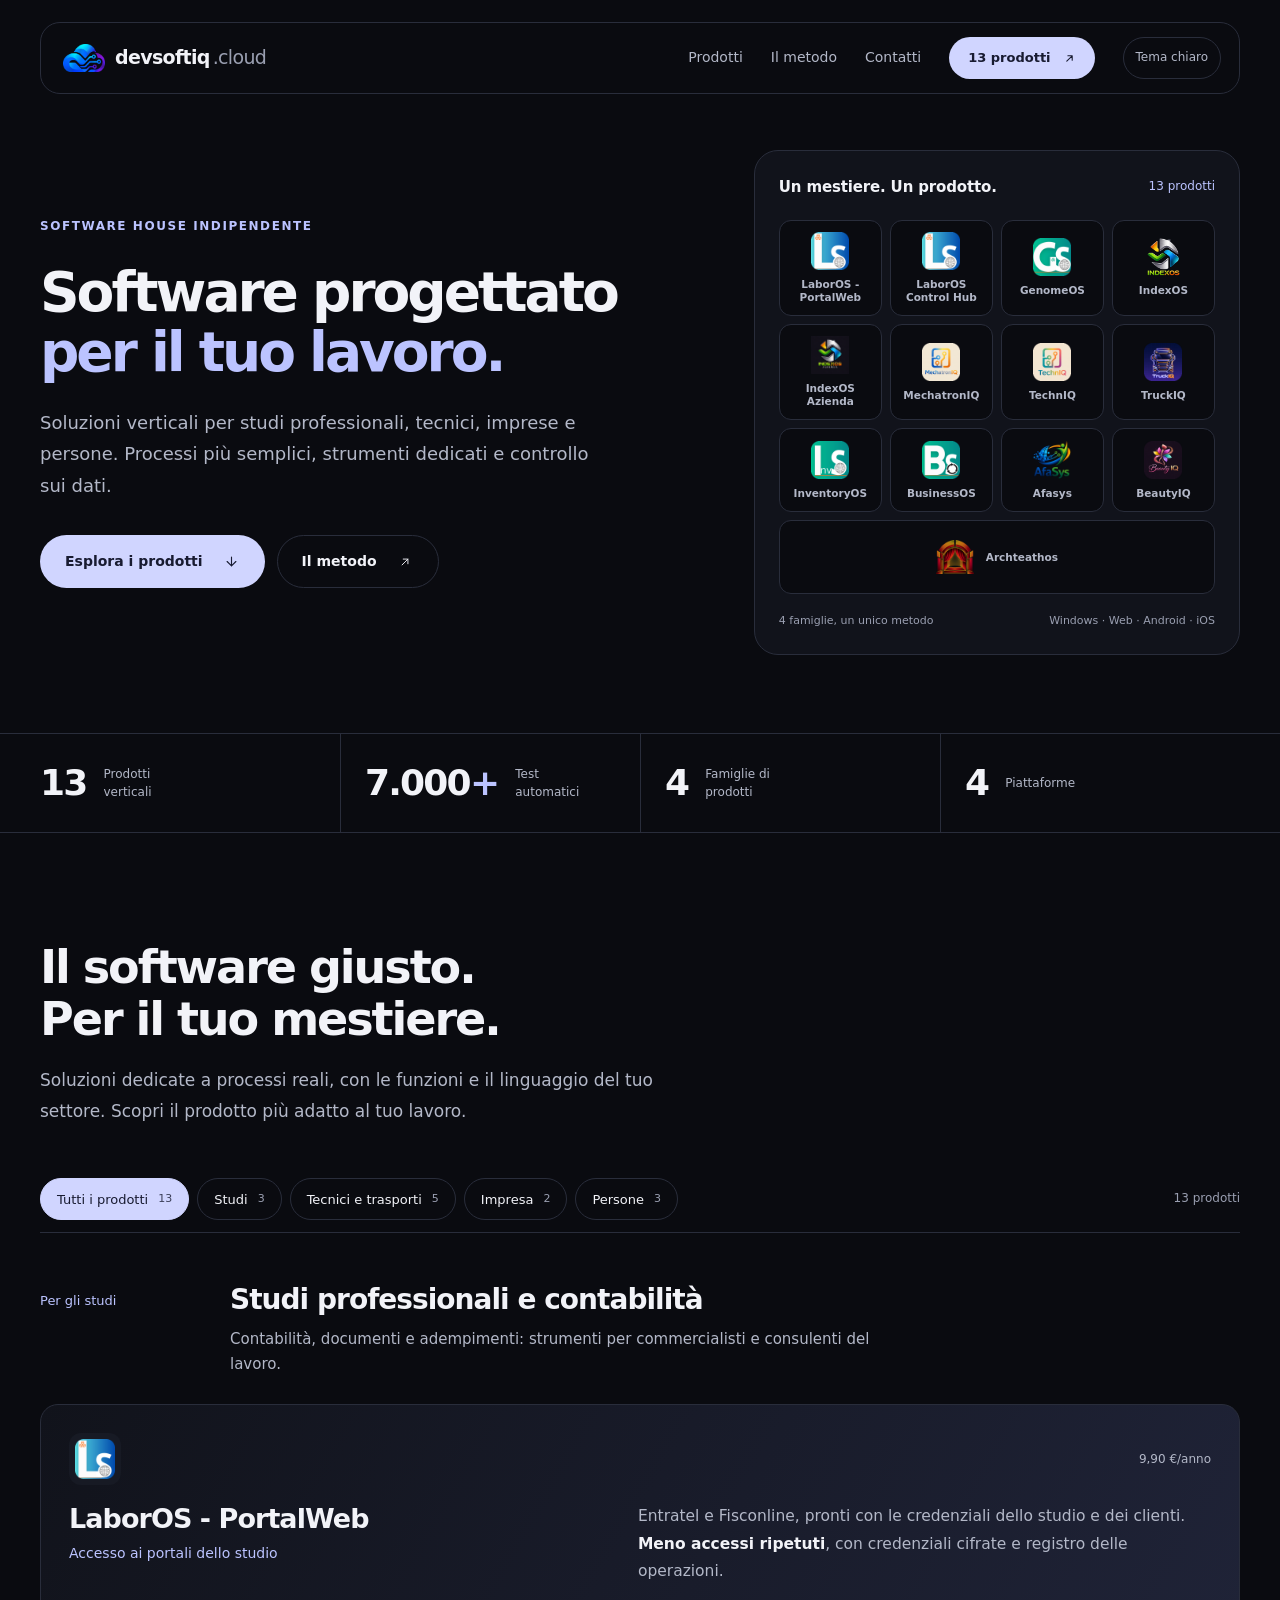
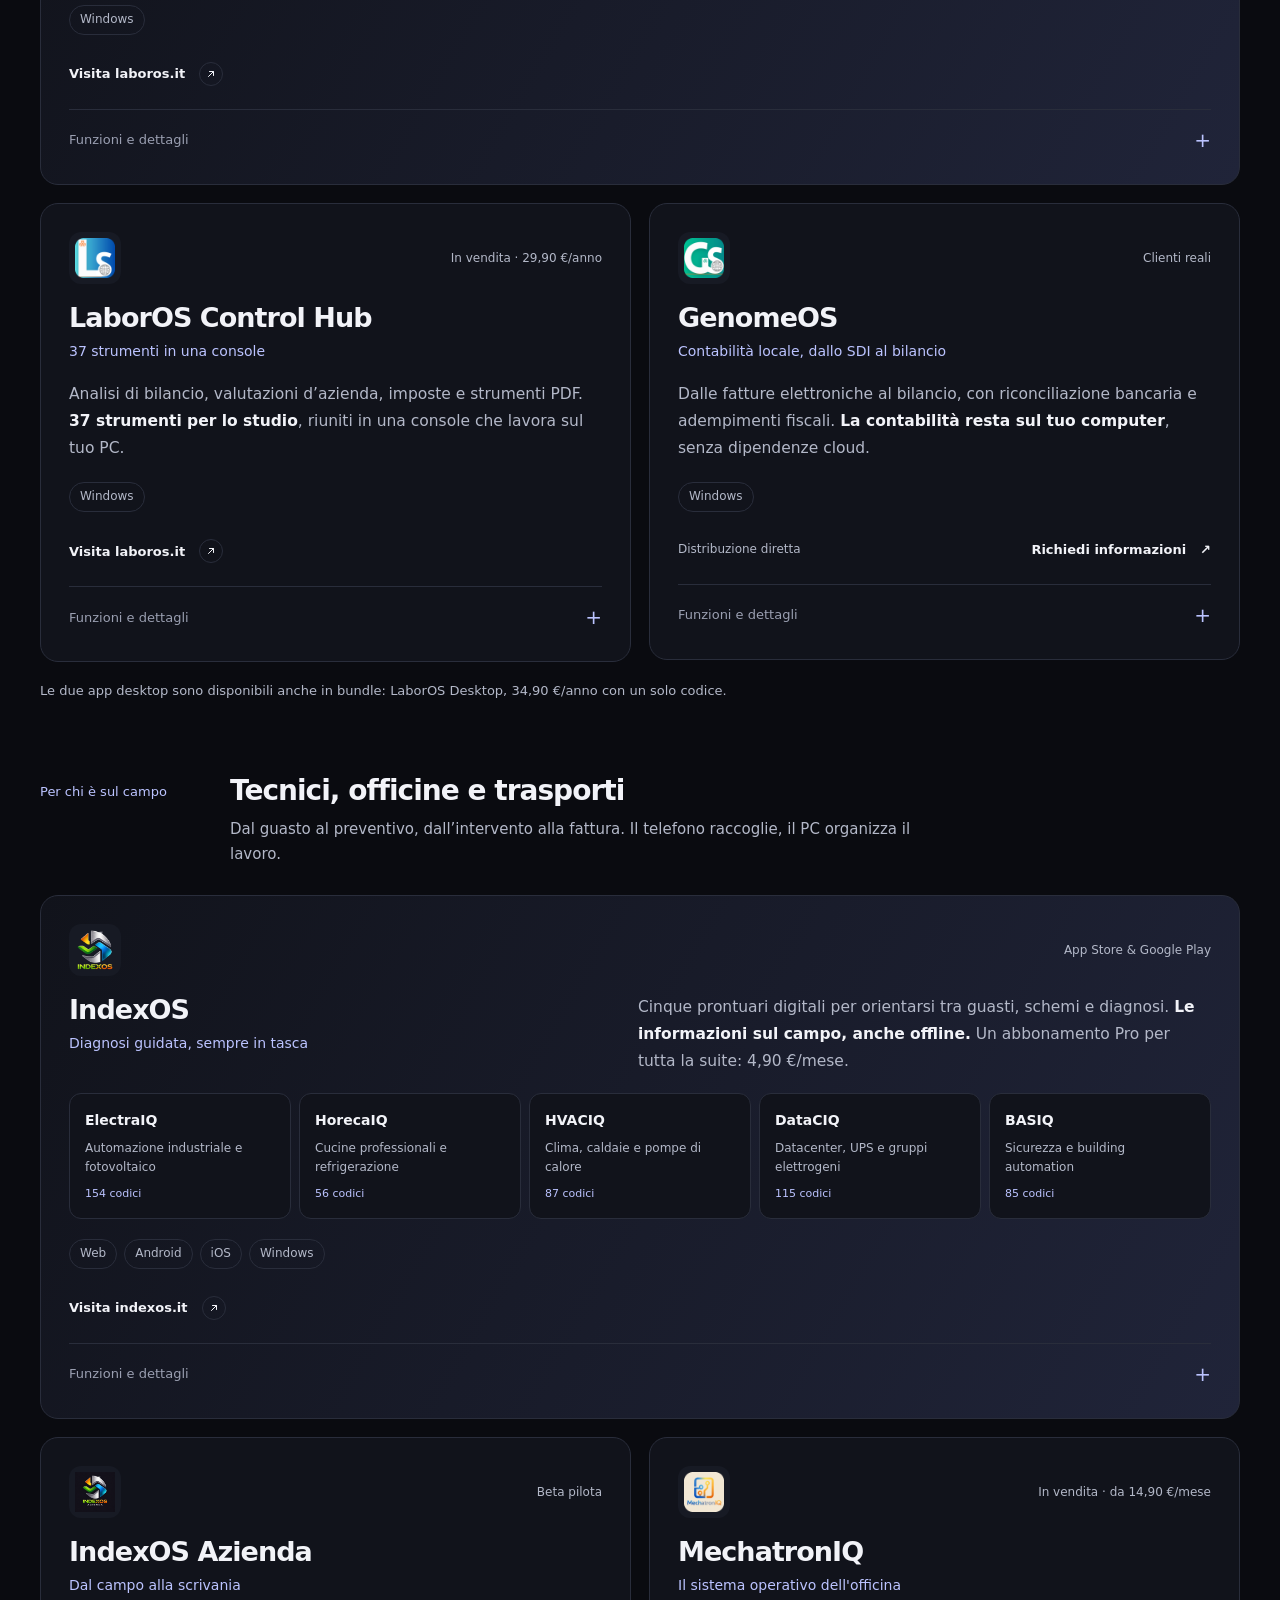
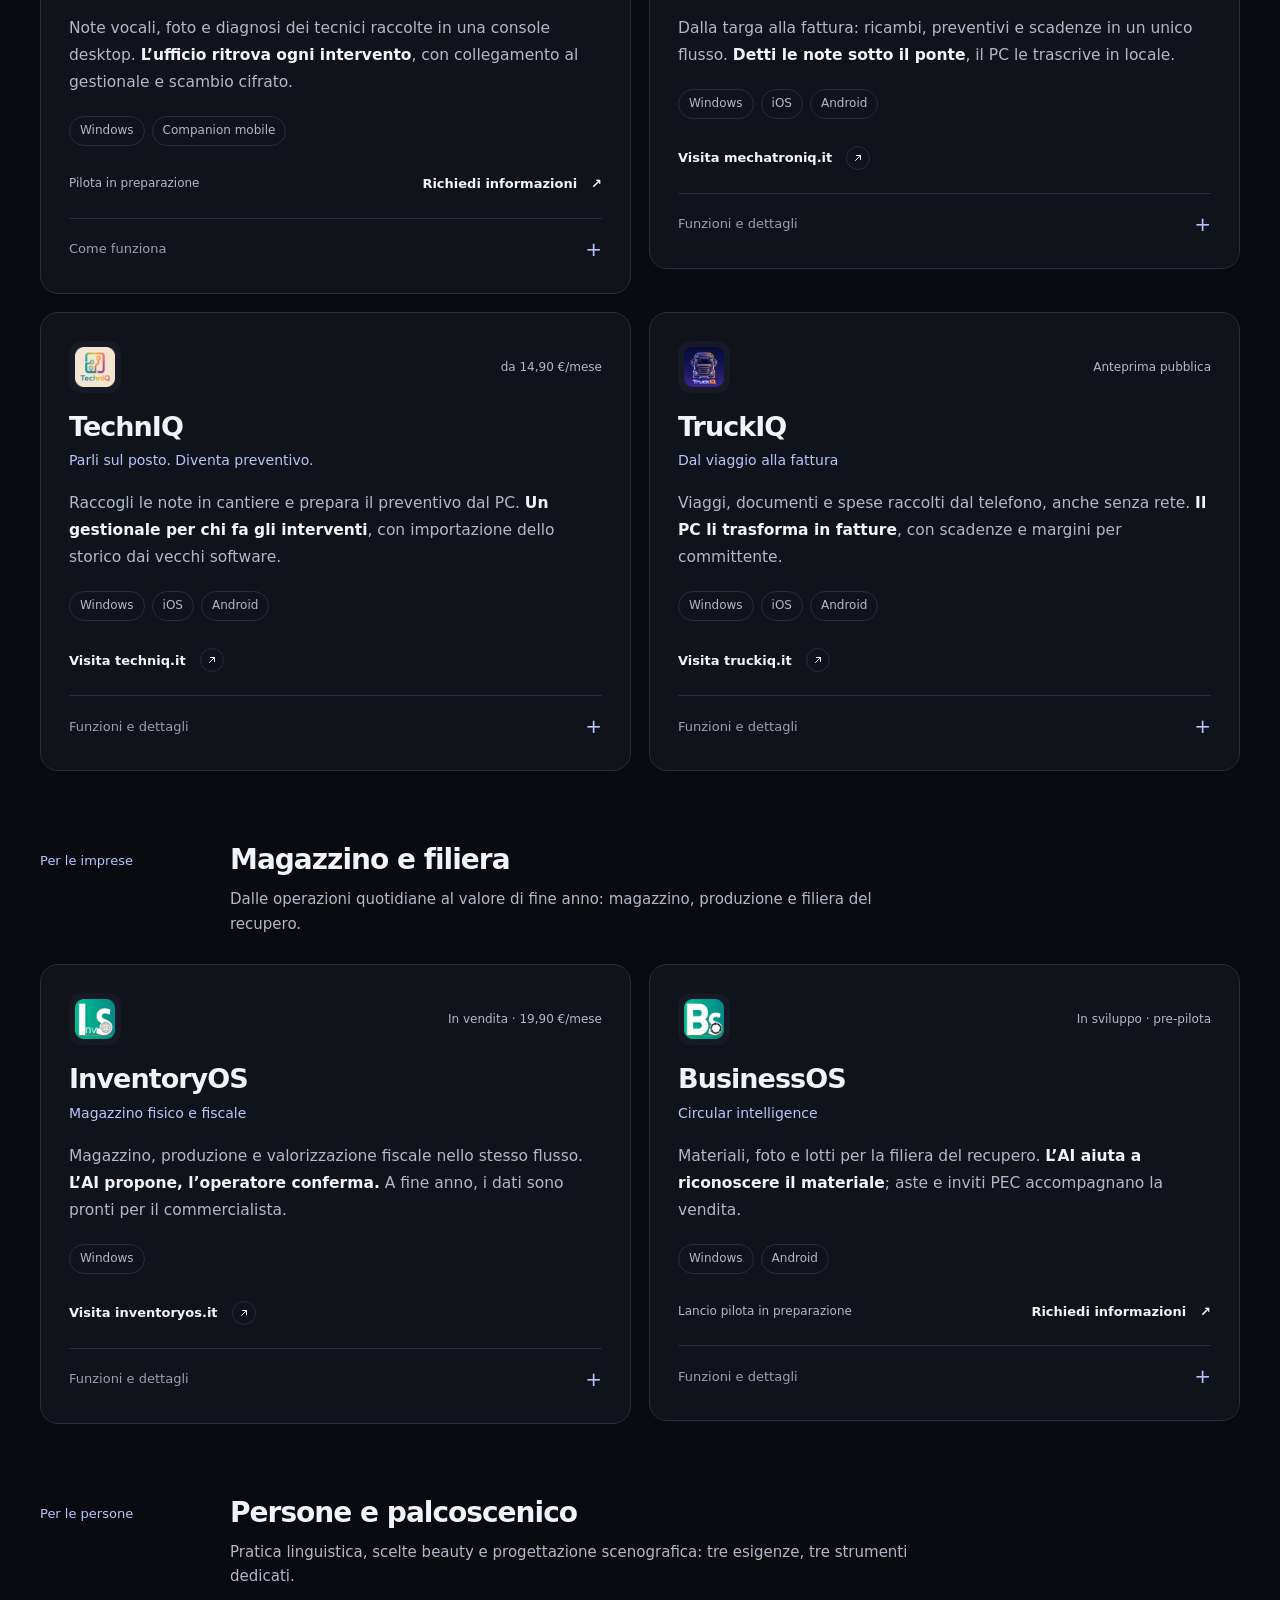
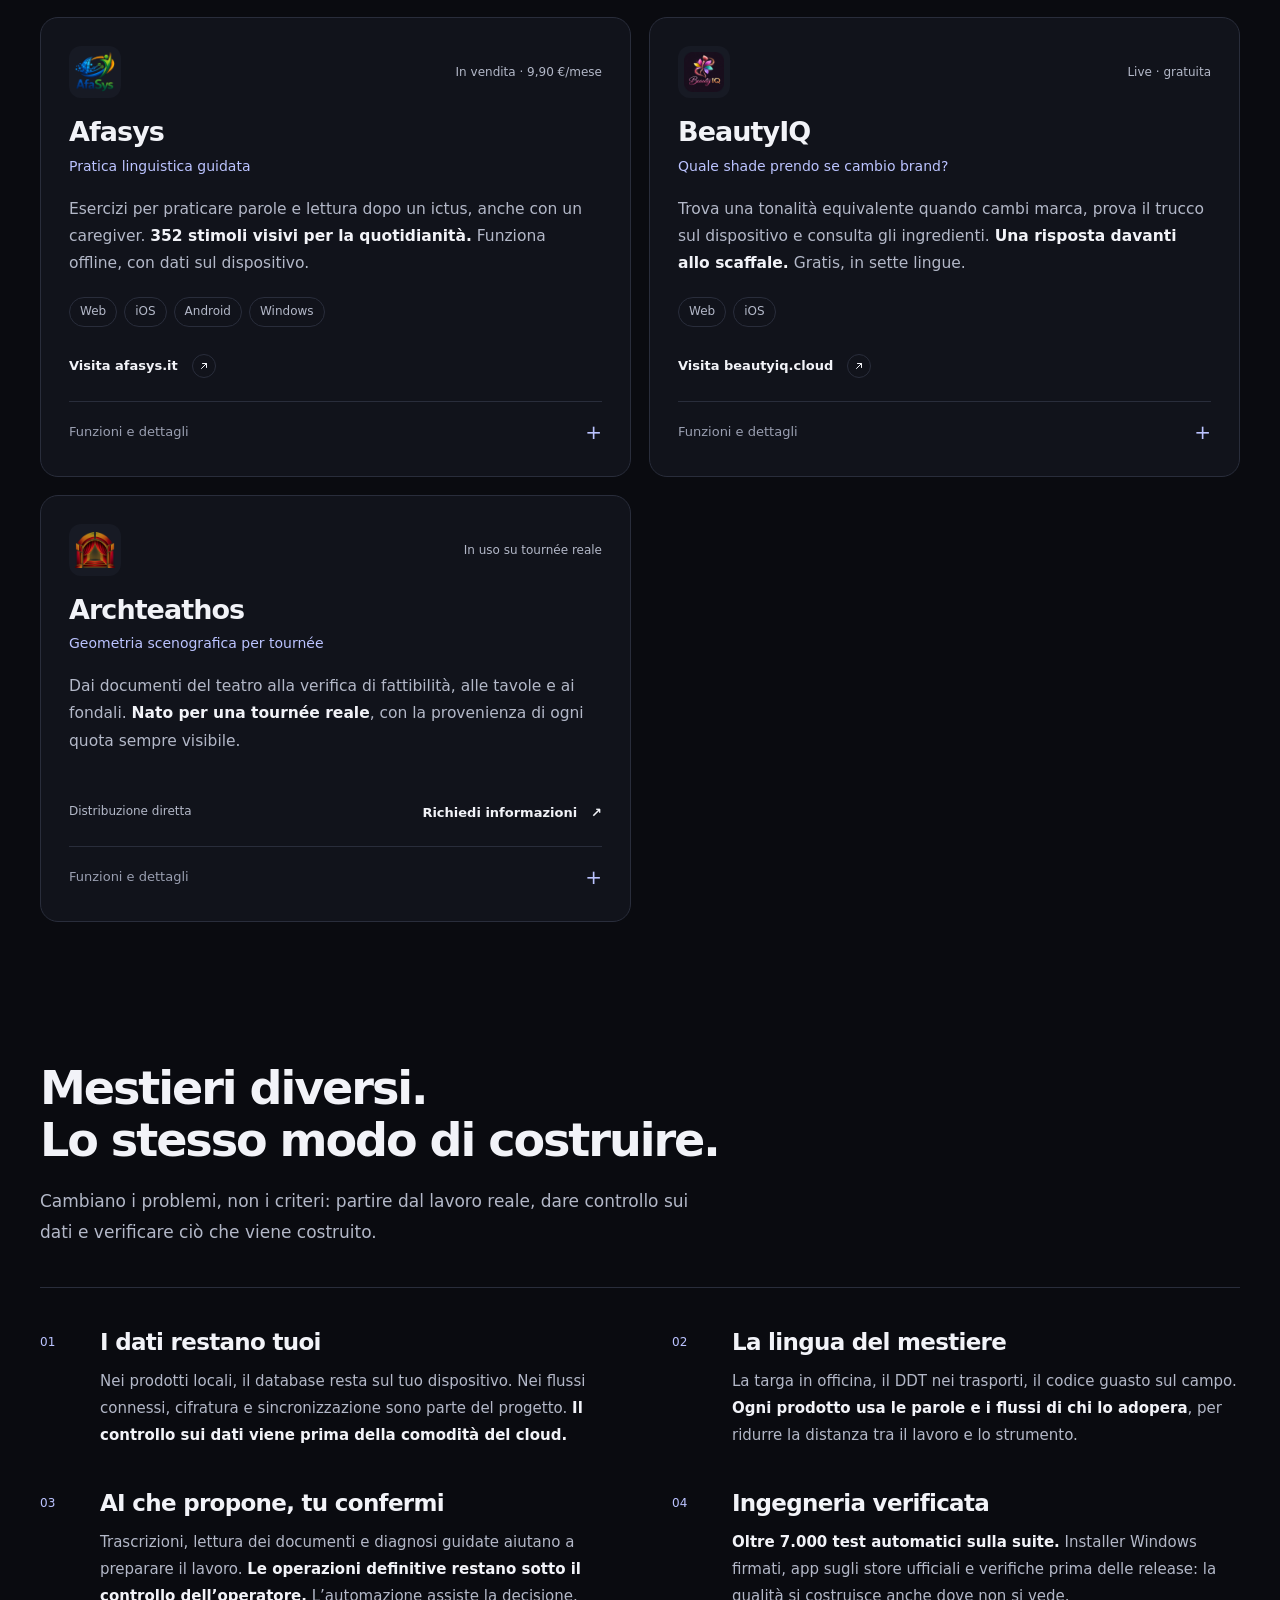
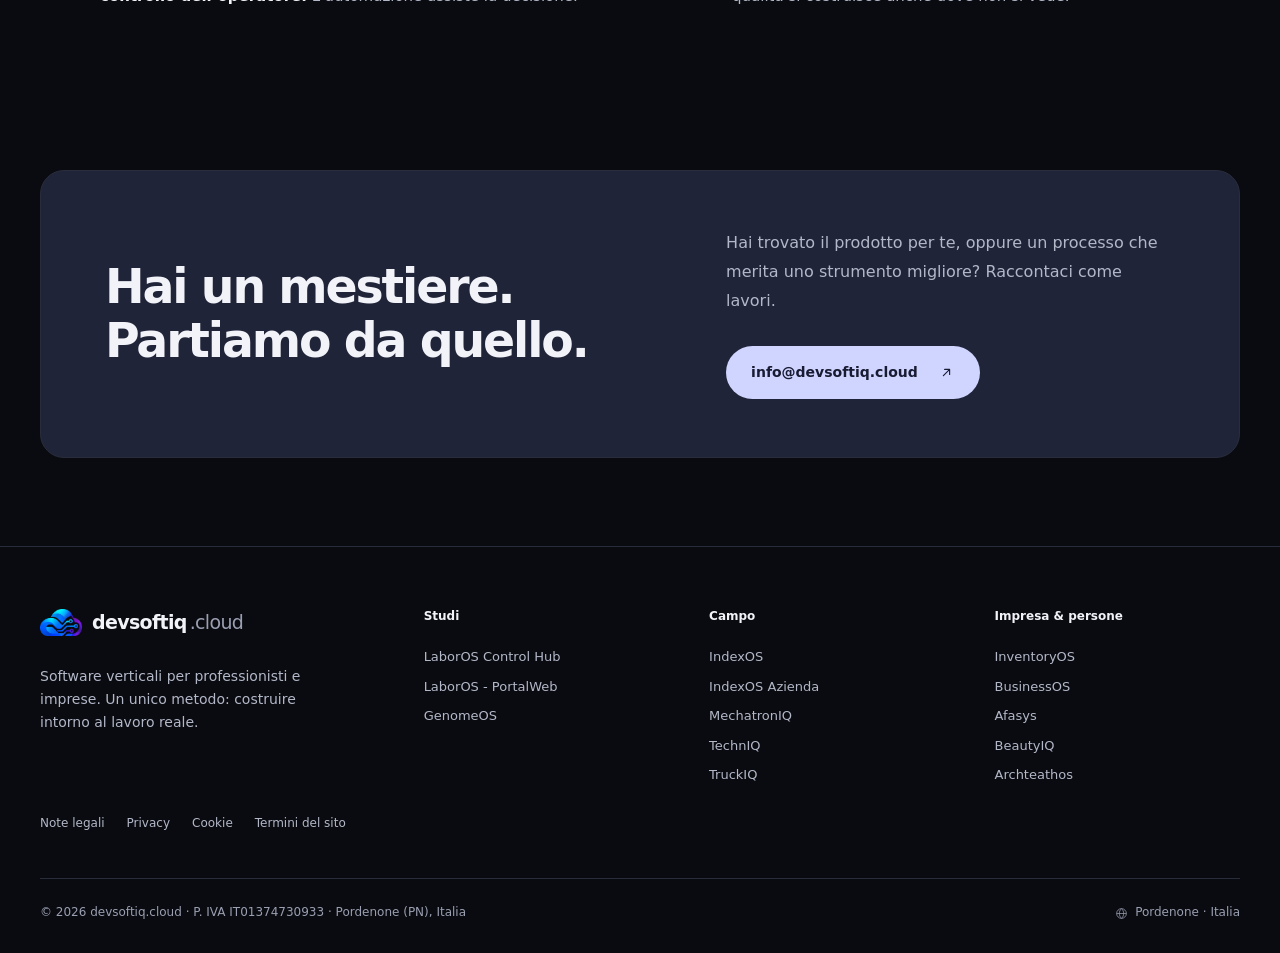
==== index.html @ bfab1763 "Add Google site verification to landing page" ====
<!DOCTYPE html>
<html lang="it" class=""><head>
<meta charset="UTF-8">
<meta name="viewport" content="width=device-width, initial-scale=1.0">
<meta name="google-site-verification" content="TLxc3QLO754gzOvUYNpShrzuhxQud9WjMdTj3bF1WJw">
<title>devsoftiq.cloud | Software professionale per il tuo settore</title>
<meta name="description" content="Software verticali per studi professionali, tecnici, imprese e persone. Scopri le soluzioni di devsoftiq.cloud: strumenti dedicati, processi semplici e controllo sui dati.">
<meta property="og:title" content="devsoftiq.cloud | Software professionale per il tuo settore">
<meta property="og:description" content="Software verticali per studi professionali, tecnici, imprese e persone. Scopri le soluzioni di devsoftiq.cloud: strumenti dedicati, processi semplici e controllo sui dati.">
<meta property="og:type" content="website">
<meta property="og:url" content="https://devsoftiq.cloud">
<link rel="icon" type="image/png" sizes="32x32" href="assets/favicon-32.png">
<link rel="icon" type="image/png" sizes="180x180" href="assets/favicon.png">
<link rel="apple-touch-icon" href="assets/favicon.png">



<script type="application/ld+json">{"@context":"https://schema.org","@type":"Organization","name":"devsoftiq.cloud","url":"https://devsoftiq.cloud","address":{"@type":"PostalAddress","addressLocality":"Pordenone","addressCountry":"IT"},"description":"Software house indipendente: prodotti verticali per professionisti, tecnici, imprese e persone.","vatID":"IT01374730933","email":"info@devsoftiq.cloud"}</script>

<link rel="stylesheet" href="assets/site.css"><script>try{document.documentElement.dataset.theme=localStorage.getItem('devsoftiq-theme')==='light'?'light':'dark'}catch{document.documentElement.dataset.theme='dark'}</script><meta name="theme-color" content="#0a0b10"><link rel="canonical" href="https://devsoftiq.cloud/">
</head>
<body><a class="skip-link" href="#catalogo">Vai ai prodotti</a>

<!-- ======================= NAV ======================= -->
<nav class="nav" aria-label="Navigazione principale">
  <a class="brand" href="#top" aria-label="devsoftiq.cloud: torna su">
    <span class="mark" aria-hidden="true"><img src="assets/logo-mark.png" alt="" decoding="async" width="42" height="32"></span>
    devsoftiq<span class="tld">.cloud</span>
  </a>
  <div class="nav-links">
    <a href="#catalogo">Prodotti</a>
    <a href="#metodo">Il metodo</a>
    <a href="#contatti">Contatti</a>
  </div>
  <a class="nav-cta" href="#catalogo">13 prodotti
<svg width="13" height="13" viewBox="0 0 24 24" fill="none" aria-hidden="true"><path d="M7 17 L17 7 M9 7h8v8" stroke="currentColor" stroke-width="2" stroke-linecap="round" stroke-linejoin="round"></path></svg>
  </a>
  <button class="theme-toggle" type="button" aria-label="Attiva il tema chiaro">Tema chiaro</button><button class="burger" aria-label="Apri il menu" aria-expanded="false" aria-controls="menu" type="button">
    <span></span><span></span>
  </button>
</nav>

<div class="menu" id="menu" aria-hidden="true" hidden="" role="dialog" aria-modal="true" aria-label="Menu di navigazione"><button type="button" class="menu-close">Chiudi menu</button>
  <a href="#catalogo">Prodotti</a>
  <a href="#metodo">Il metodo</a>
  <a href="#contatti">Contatti</a>
  <a href="#top">devsoftiq.cloud</a>
  <div class="m-foot">Pordenone · Italia</div>
</div>

<!-- ======================= HERO ======================= -->
<header class="hero" id="top">

  <div class="wrap hero-grid">
    <div>
      <span class="eyebrow reveal">Software house indipendente</span>
      <h1 class="reveal" style="--d:.08s">Software progettato<em>per il tuo lavoro.</em></h1>
      <p class="sub reveal" style="--d:.16s">Soluzioni verticali per studi professionali, tecnici, imprese e persone. Processi più semplici, strumenti dedicati e controllo sui dati.</p>
      <div class="hero-cta reveal" style="--d:.24s">
        <a class="btn btn-primary" href="#catalogo">
          Esplora i prodotti
          <span class="ic"><svg width="15" height="15" viewBox="0 0 24 24" fill="none" aria-hidden="true"><path d="M12 5v14M5 12l7 7 7-7" stroke="currentColor" stroke-width="1.8" stroke-linecap="round" stroke-linejoin="round"></path></svg></span>
        </a>
        <a class="btn btn-ghost" href="#metodo">
          Il metodo
          <span class="ic"><svg width="14" height="14" viewBox="0 0 24 24" fill="none" aria-hidden="true"><path d="M7 17 L17 7 M9 7h8v8" stroke="currentColor" stroke-width="1.6" stroke-linecap="round" stroke-linejoin="round"></path></svg></span>
        </a>
      </div>
    </div>

    <div class="reveal hero-right" style="--d:.2s">

      <div class="panel">
        <div class="panel-core">
          <div class="panel-head">
            <span class="t">Un mestiere. Un prodotto.</span>
            <span class="n">13 prodotti</span>
          </div>
          <div class="constellation" id="constellation" aria-label="Scorciatoie ai prodotti"><a class="tile" href="#portalweb" title="LaborOS - PortalWeb" aria-label="Scopri LaborOS - PortalWeb"><img src="assets/logos/portalweb.png" alt="" decoding="async" width="38" height="38"><span class="tile-label">LaborOS - PortalWeb</span></a>


            <a class="tile" href="#controlhub" title="LaborOS Control Hub" aria-label="Scopri LaborOS Control Hub"><img src="assets/logos/controlhub.png" alt="" decoding="async" width="38" height="38"><span class="tile-label">LaborOS Control Hub</span></a>

            <a class="tile" href="#genomeos" title="GenomeOS" aria-label="Scopri GenomeOS"><img src="assets/logos/genomeos.png" alt="" decoding="async" width="38" height="38"><span class="tile-label">GenomeOS</span></a>
            <a class="tile" href="#indexos" title="IndexOS" aria-label="Scopri IndexOS"><img src="assets/logos/indexos.png" alt="" decoding="async" width="38" height="38"><span class="tile-label">IndexOS</span></a><a class="tile" href="#indexos-azienda" title="IndexOS Azienda" aria-label="Scopri IndexOS Azienda"><img src="assets/logos/indexos-azienda.png" alt="" width="38" height="38" decoding="async"><span class="tile-label">IndexOS Azienda</span></a>
            <a class="tile" href="#mechatroniq" title="MechatronIQ" aria-label="Scopri MechatronIQ"><img src="assets/logos/mechatroniq.png" alt="" decoding="async" width="38" height="38"><span class="tile-label">MechatronIQ</span></a>
            <a class="tile" href="#techniq" title="TechnIQ" aria-label="Scopri TechnIQ"><img src="assets/logos/techniq.png" alt="" decoding="async" width="38" height="38"><span class="tile-label">TechnIQ</span></a>
            <a class="tile" href="#truckiq" title="TruckIQ" aria-label="Scopri TruckIQ"><img src="assets/logos/truckiq.png" alt="" decoding="async" width="38" height="38"><span class="tile-label">TruckIQ</span></a>
            <a class="tile" href="#inventoryos" title="InventoryOS" aria-label="Scopri InventoryOS"><img src="assets/logos/inventoryos.png" alt="" decoding="async" width="38" height="38"><span class="tile-label">InventoryOS</span></a>
            <a class="tile" href="#businessos" title="BusinessOS" aria-label="Scopri BusinessOS"><img src="assets/logos/businessos.png" alt="" decoding="async" width="38" height="38"><span class="tile-label">BusinessOS</span></a>
            <a class="tile" href="#afasys" title="Afasys" aria-label="Scopri Afasys"><img src="assets/logos/afasys.png" alt="" decoding="async" width="38" height="38"><span class="tile-label">Afasys</span></a>
            <a class="tile" href="#beautyiq" title="BeautyIQ" aria-label="Scopri BeautyIQ"><img src="assets/logos/beautyiq.png" alt="" decoding="async" width="38" height="38"><span class="tile-label">BeautyIQ</span></a>
            <a class="tile" href="#archteathos" title="Archteathos" aria-label="Scopri Archteathos"><img src="assets/logos/archteathos.png" alt="" decoding="async" width="38" height="38"><span class="tile-label">Archteathos</span></a>
          </div>
          <div class="panel-cap"><span>4 famiglie, un unico metodo</span><span>Windows · Web · Android · iOS</span></div>
        </div>
      </div>
    </div>
  </div>
</header>

<!-- ======================= STATS ======================= -->
<section class="stats" aria-label="Cifre del catalogo">
  <div class="wrap stats-row">
    <div class="stat reveal">
      <div class="num"><span>13</span></div>
      <div class="lbl">Prodotti verticali</div>
    </div>
    <div class="stat reveal" style="--d:.08s">
      <div class="num"><span data-format="it">7.000</span><span class="sfx">+</span></div>
      <div class="lbl">Test automatici</div>
    </div>
    <div class="stat reveal" style="--d:.16s">
      <div class="num"><span>4</span></div>
      <div class="lbl">Famiglie di prodotti</div>
    </div>
    <div class="stat reveal" style="--d:.24s">
      <div class="num"><span>4</span></div>
      <div class="lbl">Piattaforme</div>
    </div>
  </div>
</section>

<!-- ======================= CATALOGO ======================= -->
<main>
<section class="catalogo" id="catalogo">
  <div class="wrap">
    <div class="sec-head">

      <h2 class="reveal" style="--d:.08s">Il software giusto.<br>Per il tuo mestiere.</h2>
      <p class="reveal" style="--d:.16s">Soluzioni dedicate a processi reali, con le funzioni e il linguaggio del tuo settore. Scopri il prodotto più adatto al tuo lavoro.</p>
    </div><div class="catalog-tools" role="group" aria-label="Filtra i prodotti per settore"><button type="button" class="sector-button" data-sector="all" aria-pressed="true" aria-controls="product-families">Tutti i prodotti <small>13</small></button><button type="button" class="sector-button" data-sector="studi" aria-pressed="false" aria-controls="product-families">Studi <small>3</small></button><button type="button" class="sector-button" data-sector="campo" aria-pressed="false" aria-controls="product-families">Tecnici e trasporti <small>5</small></button><button type="button" class="sector-button" data-sector="impresa" aria-pressed="false" aria-controls="product-families">Impresa <small>2</small></button><button type="button" class="sector-button" data-sector="persone" aria-pressed="false" aria-controls="product-families">Persone <small>3</small></button><span class="catalog-result" role="status" aria-live="polite">13 prodotti</span></div><div id="product-families"><div class="family" data-sector="studi">
      <div class="family-head">
        <div class="idx reveal">Per gli studi</div>
        <div>
          <h3 class="reveal" style="--d:.06s">Studi professionali e contabilità</h3>
          <p class="reveal" style="--d:.12s">Contabilità, documenti e adempimenti: strumenti per commercialisti e consulenti del lavoro.</p>
        </div>
      </div>
      <div class="bento"><div class="shell c3 reveal suite" id="portalweb">
          <div class="core"><span id="laboros" class="anchor-alias" aria-hidden="true"></span>
            <div class="card-top">
              <div class="mono"><img src="assets/logos/portalweb.png" alt="" decoding="async" loading="lazy" width="40" height="40"></div>
              <span class="chip">9,90 €/anno</span>
            </div>
            <div>
              <h4 class="card-name">LaborOS - PortalWeb</h4>
              <div class="card-tag">Accesso ai portali dello studio</div>
            </div><p class="card-desc">Entratel e Fisconline, pronti con le credenziali dello studio e dei clienti. <strong>Meno accessi ripetuti</strong>, con credenziali cifrate e registro delle operazioni.</p>

            <div class="card-chips">
              <span class="p-chip">Windows</span>

            </div>

          <div class="card-actions"><a class="card-link" href="https://www.laboros.it" target="_blank" rel="noopener" aria-label="Visita il sito di LaborOS - PortalWeb (si apre in una nuova scheda)">Visita laboros.it<span class="ic"><svg width="12" height="12" viewBox="0 0 24 24" fill="none" aria-hidden="true"><path d="M7 17 L17 7 M9 7h8v8" stroke="currentColor" stroke-width="2" stroke-linecap="round" stroke-linejoin="round"></path></svg></span>
            </a></div><details class="product-details"><summary>Funzioni e dettagli</summary><p class="card-desc">Apre <strong>Entratel e Fisconline con le credenziali già compilate</strong>, per lo studio e per ogni cliente. Cifratura DPAPI di Windows, audit log degli accessi, news ufficiali in dashboard.</p><div class="card-chips"><span class="p-chip">Un solo EXE</span></div></details></div>
        </div>



        <div class="shell c7 reveal" id="controlhub">
          <div class="core">
            <div class="card-top">
              <div class="mono"><img src="assets/logos/controlhub.png" alt="" decoding="async" loading="lazy" width="40" height="40"></div>
              <span class="chip">In vendita · 29,90 €/anno</span>
            </div>
            <div>
              <h4 class="card-name">LaborOS Control Hub</h4>
              <div class="card-tag">37 strumenti in una console</div>
            </div><p class="card-desc">Analisi di bilancio, valutazioni d’azienda, imposte e strumenti PDF. <strong>37 strumenti per lo studio</strong>, riuniti in una console che lavora sul tuo PC.</p>

            <div class="card-chips">
              <span class="p-chip">Windows</span>


            </div>

          <div class="card-actions"><a class="card-link" href="https://www.laboros.it" target="_blank" rel="noopener" aria-label="Visita il sito di LaborOS Control Hub (si apre in una nuova scheda)">Visita laboros.it<span class="ic"><svg width="12" height="12" viewBox="0 0 24 24" fill="none" aria-hidden="true"><path d="M7 17 L17 7 M9 7h8v8" stroke="currentColor" stroke-width="2" stroke-linecap="round" stroke-linejoin="round"></path></svg></span>
            </a></div><details class="product-details"><summary>Funzioni e dettagli</summary><p class="card-desc">La cassetta degli attrezzi digitale dello studio, in una sola app desktop: <strong>analisi di bilancio con Z-Score</strong>, valutazione d'azienda a 7 metodi, DCF, determinazione delle imposte, termini processuali, utility PDF e XML, ricerca FiscalSearch su tutti i documenti e news istituzionali. Runtime portatile incluso: nessun dato esce dal PC.</p><div class="card-chips"><span class="p-chip">Installer firmato</span><span class="p-chip">2.218 test</span></div></details></div>
        </div>

        <div class="shell c4 reveal" id="genomeos">
          <div class="core">
            <div class="card-top">
              <div class="mono"><img src="assets/logos/genomeos.png" alt="" decoding="async" loading="lazy" width="40" height="40"></div>
              <span class="chip">Clienti reali</span>
            </div>
            <div>
              <h4 class="card-name">GenomeOS</h4>
              <div class="card-tag">Contabilità locale, dallo SDI al bilancio</div>
            </div><p class="card-desc">Dalle fatture elettroniche al bilancio, con riconciliazione bancaria e adempimenti fiscali. <strong>La contabilità resta sul tuo computer</strong>, senza dipendenze cloud.</p>

            <div class="card-chips">
              <span class="p-chip">Windows</span>

            </div>

          <div class="card-actions"><span class="card-nolink">
              <svg width="13" height="13" viewBox="0 0 24 24" fill="none" aria-hidden="true"><rect x="4" y="10" width="16" height="10" rx="2.5" stroke="currentColor" stroke-width="1.5"></rect><path d="M8 10V7a4 4 0 0 1 8 0v3" stroke="currentColor" stroke-width="1.5"></path></svg>
              Distribuzione diretta
            </span><a class="card-link" href="mailto:info@devsoftiq.cloud?subject=Informazioni%20su%20GenomeOS">Richiedi informazioni <span aria-hidden="true">↗</span></a></div><details class="product-details"><summary>Funzioni e dettagli</summary><p class="card-desc">Ingestion delle fatture elettroniche con <strong>classificatore cognitivo</strong>, F24 telematico, 770 e Certificazione Unica, tutti i regimi IVA, riconciliazione bancaria, bilancio XBRL. Partita doppia verificabile, senza dipendenze cloud.</p><div class="card-chips"><span class="p-chip">75 pagine · 300+ tabelle</span></div></details></div>
        </div>



      </div>
      <div class="family-note reveal">Le due app desktop sono disponibili anche in bundle: LaborOS Desktop, 34,90 €/anno con un solo codice.</div>
    </div><div class="family" data-sector="campo">
      <div class="family-head">
        <div class="idx reveal">Per chi è sul campo</div>
        <div>
          <h3 class="reveal" style="--d:.06s">Tecnici, officine e trasporti</h3>
          <p class="reveal" style="--d:.12s">Dal guasto al preventivo, dall’intervento alla fattura. Il telefono raccoglie, il PC organizza il lavoro.</p>
        </div>
      </div>
      <div class="bento">

        <div class="shell c6 r2 reveal suite" id="indexos">
          <div class="core">
            <div class="card-top">
              <div class="mono"><img src="assets/logos/indexos.png" alt="" decoding="async" loading="lazy" width="40" height="40"></div>
              <span class="chip">App Store &amp; Google Play</span>
            </div>
            <div>
              <h4 class="card-name">IndexOS</h4>
              <div class="card-tag">Diagnosi guidata, sempre in tasca</div>
            </div><p class="card-desc">Cinque prontuari digitali per orientarsi tra guasti, schemi e diagnosi. <strong>Le informazioni sul campo, anche offline.</strong> Un abbonamento Pro per tutta la suite: 4,90 €/mese.</p>

            <div class="apps">
              <div class="app"><span class="an">ElectraIQ</span><span class="av">Automazione industriale e fotovoltaico</span><span class="ac">154 codici</span></div>
              <div class="app"><span class="an">HorecaIQ</span><span class="av">Cucine professionali e refrigerazione</span><span class="ac">56 codici</span></div>
              <div class="app"><span class="an">HVACIQ</span><span class="av">Clima, caldaie e pompe di calore</span><span class="ac">87 codici</span></div>
              <div class="app"><span class="an">DataCIQ</span><span class="av">Datacenter, UPS e gruppi elettrogeni</span><span class="ac">115 codici</span></div>
              <div class="app"><span class="an">BASIQ</span><span class="av">Sicurezza e building automation</span><span class="ac">85 codici</span></div>
            </div>

            <div class="card-chips">
              <span class="p-chip">Web</span>
              <span class="p-chip">Android</span>
              <span class="p-chip">iOS</span>
              <span class="p-chip">Windows</span>

            </div>

          <div class="card-actions"><a class="card-link" href="https://www.indexos.it" target="_blank" rel="noopener" aria-label="Visita il sito di IndexOS (si apre in una nuova scheda)">Visita indexos.it<span class="ic"><svg width="12" height="12" viewBox="0 0 24 24" fill="none" aria-hidden="true"><path d="M7 17 L17 7 M9 7h8v8" stroke="currentColor" stroke-width="2" stroke-linecap="round" stroke-linejoin="round"></path></svg></span>
            </a></div><details class="product-details"><summary>Funzioni e dettagli</summary><p class="card-desc">La suite dei prontuari digitali per tecnici di campo: <strong>cinque app offline-first</strong> con alberi decisionali, 350+ codici guasto costruttore, 84 schemi elettrici SVG interattivi e assistente AI. Un solo abbonamento Pro le sblocca tutte, 4,90 €/mese.</p><div class="card-chips"><span class="p-chip">IT / EN</span></div></details></div>
        </div><article class="shell reveal" id="indexos-azienda"><div class="core"><div class="card-top"><div class="mono" aria-hidden="true"><img src="assets/logos/indexos-azienda.png" alt="" width="40" height="40" decoding="async" loading="lazy"></div><span class="chip">Beta pilota</span></div><div><h4 class="card-name">IndexOS Azienda</h4><div class="card-tag">Dal campo alla scrivania</div></div><p class="card-desc">Note vocali, foto e diagnosi dei tecnici raccolte in una console desktop. <strong>L’ufficio ritrova ogni intervento</strong>, con collegamento al gestionale e scambio cifrato.</p><div class="card-chips"><span class="p-chip">Windows</span><span class="p-chip">Companion mobile</span></div><div class="card-actions"><span class="card-nolink">Pilota in preparazione</span><a class="card-link" href="mailto:info@devsoftiq.cloud?subject=Informazioni%20su%20IndexOS%20Azienda">Richiedi informazioni <span aria-hidden="true">↗</span></a></div><details class="product-details"><summary>Come funziona</summary><p class="card-desc">Il campo entra in ufficio: la console desktop raccoglie note vocali, foto e diagnosi dei tecnici via pairing QR e relay cifrato end-to-end. Timeline per intervento, API verso il gestionale. Beta pilota.</p></details></div></article>

        <div class="shell c6 reveal" id="mechatroniq">
          <div class="core">
            <div class="card-top">
              <div class="mono"><img src="assets/logos/mechatroniq.png" alt="" decoding="async" loading="lazy" width="40" height="40"></div>
              <span class="chip">In vendita · da 14,90 €/mese</span>
            </div>
            <div>
              <h4 class="card-name">MechatronIQ</h4>
              <div class="card-tag">Il sistema operativo dell'officina</div>
            </div><p class="card-desc">Dalla targa alla fattura: ricambi, preventivi e scadenze in un unico flusso. <strong>Detti le note sotto il ponte</strong>, il PC le trascrive in locale.</p>

            <div class="card-chips">
              <span class="p-chip">Windows</span>
              <span class="p-chip">iOS</span>
              <span class="p-chip">Android</span>
            </div>

          <div class="card-actions"><a class="card-link" href="https://www.mechatroniq.it" target="_blank" rel="noopener" aria-label="Visita il sito di MechatronIQ (si apre in una nuova scheda)">Visita mechatroniq.it<span class="ic"><svg width="12" height="12" viewBox="0 0 24 24" fill="none" aria-hidden="true"><path d="M7 17 L17 7 M9 7h8v8" stroke="currentColor" stroke-width="2" stroke-linecap="round" stroke-linejoin="round"></path></svg></span>
            </a></div><details class="product-details"><summary>Funzioni e dettagli</summary><p class="card-desc">Dalla prima targa alla fattura XML. <strong>Note vocali sotto il ponte trascritte in locale</strong>, catalogo ricambi con ricerca full-text, scadenze veicolo, preventivi e FatturaPA. App companion iOS e Android con OCR targa e outbox offline cifrato.</p></details></div>
        </div>

        <div class="shell c3 reveal" id="techniq">
          <div class="core">
            <div class="card-top">
              <div class="mono"><img src="assets/logos/techniq.png" alt="" decoding="async" loading="lazy" width="40" height="40"></div>
              <span class="chip">da 14,90 €/mese</span>
            </div>
            <div>
              <h4 class="card-name">TechnIQ</h4>
              <div class="card-tag">Parli sul posto. Diventa preventivo.</div>
            </div><p class="card-desc">Raccogli le note in cantiere e prepara il preventivo dal PC. <strong>Un gestionale per chi fa gli interventi</strong>, con importazione dello storico dai vecchi software.</p>

            <div class="card-chips">
              <span class="p-chip">Windows</span>
              <span class="p-chip">iOS</span>
              <span class="p-chip">Android</span>
            </div>

          <div class="card-actions"><a class="card-link" href="https://www.techniq.it" target="_blank" rel="noopener" aria-label="Visita il sito di TechnIQ (si apre in una nuova scheda)">Visita techniq.it<span class="ic"><svg width="12" height="12" viewBox="0 0 24 24" fill="none" aria-hidden="true"><path d="M7 17 L17 7 M9 7h8v8" stroke="currentColor" stroke-width="2" stroke-linecap="round" stroke-linejoin="round"></path></svg></span>
            </a></div><details class="product-details"><summary>Funzioni e dettagli</summary><p class="card-desc">Il gestionale local-first per idraulici, elettricisti, termotecnici e manutentori: detti in cantiere, il PC trascrive e prepara il preventivo. <strong>Import dello storico</strong> dai vecchi gestionali incluso.</p></details></div>
        </div>

        <div class="shell c3 reveal" id="truckiq">
          <div class="core">
            <div class="card-top">
              <div class="mono"><img src="assets/logos/truckiq.png" alt="" decoding="async" loading="lazy" width="40" height="40"></div>
              <span class="chip">Anteprima pubblica</span>
            </div>
            <div>
              <h4 class="card-name">TruckIQ</h4>
              <div class="card-tag">Dal viaggio alla fattura</div>
            </div><p class="card-desc">Viaggi, documenti e spese raccolti dal telefono, anche senza rete. <strong>Il PC li trasforma in fatture</strong>, con scadenze e margini per committente.</p>

            <div class="card-chips">
              <span class="p-chip">Windows</span>
              <span class="p-chip">iOS</span>
              <span class="p-chip">Android</span>
            </div>

          <div class="card-actions"><a class="card-link" href="https://truckiq.it" target="_blank" rel="noopener" aria-label="Visita il sito di TruckIQ (si apre in una nuova scheda)">Visita truckiq.it<span class="ic"><svg width="12" height="12" viewBox="0 0 24 24" fill="none" aria-hidden="true"><path d="M7 17 L17 7 M9 7h8v8" stroke="currentColor" stroke-width="2" stroke-linecap="round" stroke-linejoin="round"></path></svg></span>
            </a></div><details class="product-details"><summary>Funzioni e dettagli</summary><p class="card-desc">Per padroncini e piccole flotte: il telefono registra viaggi, <strong>foto di DDT e CMR</strong> e spese anche senza rete; il PC prepara la FatturaPA con una riga per viaggio, scadenze mezzi e autisti, margini per committente.</p></details></div>
        </div>

      </div>
    </div><div class="family" data-sector="impresa">
      <div class="family-head">
        <div class="idx reveal">Per le imprese</div>
        <div>
          <h3 class="reveal" style="--d:.06s">Magazzino e filiera</h3>
          <p class="reveal" style="--d:.12s">Dalle operazioni quotidiane al valore di fine anno: magazzino, produzione e filiera del recupero.</p>
        </div>
      </div>
      <div class="bento">

        <div class="shell c7 reveal" id="inventoryos">
          <div class="core">
            <div class="card-top">
              <div class="mono"><img src="assets/logos/inventoryos.png" alt="" decoding="async" loading="lazy" width="40" height="40"></div>
              <span class="chip">In vendita · 19,90 €/mese</span>
            </div>
            <div>
              <h4 class="card-name">InventoryOS</h4>
              <div class="card-tag">Magazzino fisico e fiscale</div>
            </div><p class="card-desc">Magazzino, produzione e valorizzazione fiscale nello stesso flusso. <strong>L’AI propone, l’operatore conferma.</strong> A fine anno, i dati sono pronti per il commercialista.</p>

            <div class="card-chips">
              <span class="p-chip">Windows</span>


            </div>

          <div class="card-actions"><a class="card-link" href="https://www.inventoryos.it" target="_blank" rel="noopener" aria-label="Visita il sito di InventoryOS (si apre in una nuova scheda)">Visita inventoryos.it<span class="ic"><svg width="12" height="12" viewBox="0 0 24 24" fill="none" aria-hidden="true"><path d="M7 17 L17 7 M9 7h8v8" stroke="currentColor" stroke-width="2" stroke-linecap="round" stroke-linejoin="round"></path></svg></span>
            </a></div><details class="product-details"><summary>Funzioni e dettagli</summary><p class="card-desc">Distinte multilivello, valorizzazione CMP/FIFO/LIFO, produzione e prelievi anti-oversell. L'<strong>AI on-premise legge i documenti ma non scrive mai</strong> nel database: propone, l'operatore conferma. A fine anno il Pacchetto Contabile Universale finisce dritto al commercialista.</p><div class="card-chips"><span class="p-chip">PostgreSQL incluso</span><span class="p-chip">Chiave offline opzionale</span></div></details></div>
        </div>

        <div class="shell c5 reveal" id="businessos">
          <div class="core">
            <div class="card-top">
              <div class="mono"><img src="assets/logos/businessos.png" alt="" decoding="async" loading="lazy" width="40" height="40"></div>
              <span class="chip">In sviluppo · pre-pilota</span>
            </div>
            <div>
              <h4 class="card-name">BusinessOS</h4>
              <div class="card-tag">Circular intelligence</div>
            </div><p class="card-desc">Materiali, foto e lotti per la filiera del recupero. <strong>L’AI aiuta a riconoscere il materiale</strong>; aste e inviti PEC accompagnano la vendita.</p>

            <div class="card-chips">
              <span class="p-chip">Windows</span>
              <span class="p-chip">Android</span>

            </div>

          <div class="card-actions"><span class="card-nolink">
              <svg width="13" height="13" viewBox="0 0 24 24" fill="none" aria-hidden="true"><rect x="4" y="10" width="16" height="10" rx="2.5" stroke="currentColor" stroke-width="1.5"></rect><path d="M8 10V7a4 4 0 0 1 8 0v3" stroke="currentColor" stroke-width="1.5"></path></svg>
              Lancio pilota in preparazione
            </span><a class="card-link" href="mailto:info@devsoftiq.cloud?subject=Informazioni%20su%20BusinessOS">Richiedi informazioni <span aria-hidden="true">↗</span></a></div><details class="product-details"><summary>Funzioni e dettagli</summary><p class="card-desc">Il sistema operativo del recuperatore di rottami: dichiara il materiale, scatta le foto dal telefono, l'AI propone il riconoscimento e il grafo della filiera dice a chi proporre il lotto. <strong>Asta con inviti PEC e classifiche al netback</strong> per tonnellata.</p><div class="card-chips"><span class="p-chip">593 test</span></div></details></div>
        </div>

      </div>
    </div><div class="family" data-sector="persone">
      <div class="family-head">
        <div class="idx reveal">Per le persone</div>
        <div>
          <h3 class="reveal" style="--d:.06s">Persone e palcoscenico</h3>
          <p class="reveal" style="--d:.12s">Pratica linguistica, scelte beauty e progettazione scenografica: tre esigenze, tre strumenti dedicati.</p>
        </div>
      </div>
      <div class="bento">

        <div class="shell c5 r2 reveal" id="afasys">
          <div class="core">
            <div class="card-top">
              <div class="mono"><img src="assets/logos/afasys.png" alt="" decoding="async" loading="lazy" width="40" height="40"></div>
              <span class="chip">In vendita · 9,90 €/mese</span>
            </div>
            <div>
              <h4 class="card-name">Afasys</h4>
              <div class="card-tag">Pratica linguistica guidata</div>
            </div><p class="card-desc">Esercizi per praticare parole e lettura dopo un ictus, anche con un caregiver. <strong>352 stimoli visivi per la quotidianità.</strong> Funziona offline, con dati sul dispositivo.</p>


            <div class="card-chips">
              <span class="p-chip">Web</span>
              <span class="p-chip">iOS</span>
              <span class="p-chip">Android</span>
              <span class="p-chip">Windows</span>
            </div>

          <div class="card-actions"><a class="card-link" href="https://www.afasys.it" target="_blank" rel="noopener" aria-label="Visita il sito di Afasys (si apre in una nuova scheda)">Visita afasys.it<span class="ic"><svg width="12" height="12" viewBox="0 0 24 24" fill="none" aria-hidden="true"><path d="M7 17 L17 7 M9 7h8v8" stroke="currentColor" stroke-width="2" stroke-linecap="round" stroke-linejoin="round"></path></svg></span>
            </a></div><details class="product-details"><summary>Funzioni e dettagli</summary><p class="card-desc">Per chi riprende a parlare e leggere dopo un ictus, e per chi se ne prende cura. <strong>352 stimoli visivi su 15 campi</strong> della quotidianità, modalità caregiver con esercizi da casa, sintesi e riconoscimento vocale.</p><p class="card-desc">Funziona offline. Accessibilità dichiarata: WCAG 2.2 AA e layout tollerante a deficit del campo visivo. I dati restano solo sul dispositivo.</p></details></div>
        </div>

        <div class="shell c7 reveal" id="beautyiq">
          <div class="core">
            <div class="card-top">
              <div class="mono"><img src="assets/logos/beautyiq.png" alt="" decoding="async" loading="lazy" width="40" height="40"></div>
              <span class="chip">Live · gratuita</span>
            </div>
            <div>
              <h4 class="card-name">BeautyIQ</h4>
              <div class="card-tag">Quale shade prendo se cambio brand?</div>
            </div><p class="card-desc">Trova una tonalità equivalente quando cambi marca, prova il trucco sul dispositivo e consulta gli ingredienti. <strong>Una risposta davanti allo scaffale.</strong> Gratis, in sette lingue.</p>

            <div class="card-chips">
              <span class="p-chip">Web</span>
              <span class="p-chip">iOS</span>

            </div>

          <div class="card-actions"><a class="card-link" href="https://www.beautyiq.cloud" target="_blank" rel="noopener" aria-label="Visita il sito di BeautyIQ (si apre in una nuova scheda)">Visita beautyiq.cloud<span class="ic"><svg width="12" height="12" viewBox="0 0 24 24" fill="none" aria-hidden="true"><path d="M7 17 L17 7 M9 7h8v8" stroke="currentColor" stroke-width="2" stroke-linecap="round" stroke-linejoin="round"></path></svg></span>
            </a></div><details class="product-details"><summary>Funzioni e dettagli</summary><p class="card-desc">L'assistente trucco che risponde in meno di 60 secondi, davanti allo scaffale: <strong>dupe engine con misura del colore CIEDE2000</strong> su 12.009 shade, prova virtuale completamente on-device, safety score sugli ingredienti. Prima la risposta, poi il link, se lo desideri. 98.827 equivalenti pubblicati, in 7 lingue.</p><div class="card-chips"><span class="p-chip">5.281 prodotti · 137 brand</span></div></details></div>
        </div>

        <div class="shell c7 reveal" id="archteathos">
          <div class="core">
            <div class="card-top">
              <div class="mono"><img src="assets/logos/archteathos.png" alt="" decoding="async" loading="lazy" width="40" height="40"></div>
              <span class="chip">In uso su tournée reale</span>
            </div>
            <div>
              <h4 class="card-name">Archteathos</h4>
              <div class="card-tag">Geometria scenografica per tournée</div>
            </div><p class="card-desc">Dai documenti del teatro alla verifica di fattibilità, alle tavole e ai fondali. <strong>Nato per una tournée reale</strong>, con la provenienza di ogni quota sempre visibile.</p>

            <div class="card-chips">


            </div>

          <div class="card-actions"><span class="card-nolink">
              <svg width="13" height="13" viewBox="0 0 24 24" fill="none" aria-hidden="true"><rect x="4" y="10" width="16" height="10" rx="2.5" stroke="currentColor" stroke-width="1.5"></rect><path d="M8 10V7a4 4 0 0 1 8 0v3" stroke="currentColor" stroke-width="1.5"></path></svg>
              Distribuzione diretta
            </span><a class="card-link" href="mailto:info@devsoftiq.cloud?subject=Informazioni%20su%20Archteathos">Richiedi informazioni <span aria-hidden="true">↗</span></a></div><details class="product-details"><summary>Funzioni e dettagli</summary><p class="card-desc">Carica i documenti di un teatro (PDF, mail, foto o appunti) e ottieni <strong>verdetto di fattibilità onesto</strong>, tavola tecnica, planimetria quotata e fondale prospettico generato con AI a 3840×1920. Ogni quota dichiara la propria provenienza. Nato sul Barbiere di Siviglia, in tournée sui palchi del Nord-Est.</p><div class="card-chips"><span class="p-chip">Desktop · agente AI</span><span class="p-chip">13 sale censite</span></div></details></div>
        </div>

      </div>
    </div></div>

    <!-- -------- FAMIGLIA 01 · STUDI -------- -->


    <!-- -------- FAMIGLIA 02 · TECNICI -------- -->


    <!-- -------- FAMIGLIA 03 · IMPRESA -------- -->


    <!-- -------- FAMIGLIA 04 · PERSONE -------- -->

  </div>
</section>

<!-- ======================= METODO ======================= -->
<section class="metodo" id="metodo">

  <div class="wrap">
    <div class="sec-head">

      <h2 class="reveal" style="--d:.08s">Mestieri diversi.<br>Lo stesso modo di costruire.</h2>
      <p class="reveal" style="--d:.16s">Cambiano i problemi, non i criteri: partire dal lavoro reale, dare controllo sui dati e verificare ciò che viene costruito.</p>
    </div>

    <div class="method-list">
      <div class="mrow reveal">
        <div class="mnum">01</div>
        <h3>I dati restano tuoi</h3>
        <p>Nei prodotti locali, il database resta sul tuo dispositivo. Nei flussi connessi, cifratura e sincronizzazione sono parte del progetto. <strong>Il controllo sui dati viene prima della comodità del cloud.</strong></p>

      </div>
      <div class="mrow reveal" style="--d:.06s">
        <div class="mnum">02</div>
        <h3>La lingua del mestiere</h3>
        <p>La targa in officina, il DDT nei trasporti, il codice guasto sul campo. <strong>Ogni prodotto usa le parole e i flussi di chi lo adopera</strong>, per ridurre la distanza tra il lavoro e lo strumento.</p>

      </div>
      <div class="mrow reveal" style="--d:.12s">
        <div class="mnum">03</div>
        <h3>AI che propone, tu confermi</h3>
        <p>Trascrizioni, lettura dei documenti e diagnosi guidate aiutano a preparare il lavoro. <strong>Le operazioni definitive restano sotto il controllo dell’operatore.</strong> L’automazione assiste la decisione.</p>

      </div>
      <div class="mrow reveal" style="--d:.18s">
        <div class="mnum">04</div>
        <h3>Ingegneria verificata</h3>
        <p><strong>Oltre 7.000 test automatici sulla suite.</strong> Installer Windows firmati, app sugli store ufficiali e verifiche prima delle release: la qualità si costruisce anche dove non si vede.</p>

      </div>
    </div>
  </div>
</section>

<!-- ======================= CTA ======================= -->
<section class="cta" id="contatti">

  <div class="wrap cta-inner">

    <h2 class="reveal" style="--d:.08s">Hai un mestiere.<br>Partiamo da quello.</h2>
    <p class="reveal" style="--d:.16s">Hai trovato il prodotto per te, oppure un processo che merita uno strumento migliore? Raccontaci come lavori.</p>
    <div class="reveal" style="--d:.24s">
      <a class="btn btn-primary" href="mailto:info@devsoftiq.cloud">
        info@devsoftiq.cloud
        <span class="ic"><svg width="15" height="15" viewBox="0 0 24 24" fill="none" aria-hidden="true"><path d="M7 17 L17 7 M9 7h8v8" stroke="currentColor" stroke-width="1.8" stroke-linecap="round" stroke-linejoin="round"></path></svg></span>
      </a>
    </div>
  </div>
</section>
</main>

<!-- ======================= FOOTER ======================= -->
<footer>
  <div class="wrap">
    <div class="foot-grid">
      <div class="foot-brand">
        <a class="brand" href="#top">
          <span class="mark" aria-hidden="true"><img src="assets/logo-mark.png" alt="" decoding="async" loading="lazy" width="42" height="32"></span>
          devsoftiq<span class="tld">.cloud</span>
        </a>
        <p>Software verticali per professionisti e imprese. Un unico metodo: costruire intorno al lavoro reale.</p>
      </div>
      <div class="foot-col">
        <div class="t">Studi</div>

        <a href="https://www.laboros.it" target="_blank" rel="noopener">LaborOS Control Hub</a>
        <a href="https://www.laboros.it" target="_blank" rel="noopener">LaborOS - PortalWeb</a>
        <a href="#genomeos">GenomeOS</a>
      </div>
      <div class="foot-col">
        <div class="t">Campo</div>
        <a href="https://www.indexos.it" target="_blank" rel="noopener">IndexOS</a><a href="#indexos-azienda">IndexOS Azienda</a>
        <a href="https://www.mechatroniq.it" target="_blank" rel="noopener">MechatronIQ</a>
        <a href="https://www.techniq.it" target="_blank" rel="noopener">TechnIQ</a>
        <a href="https://truckiq.it" target="_blank" rel="noopener">TruckIQ</a>
      </div>
      <div class="foot-col">
        <div class="t">Impresa &amp; persone</div>
        <a href="https://www.inventoryos.it" target="_blank" rel="noopener">InventoryOS</a>
        <a href="#businessos">BusinessOS</a>
        <a href="https://www.afasys.it" target="_blank" rel="noopener">Afasys</a>
        <a href="https://www.beautyiq.cloud" target="_blank" rel="noopener">BeautyIQ</a>
        <a href="#archteathos">Archteathos</a>
      </div>
    </div>
    <nav class="legal-links" aria-label="Informazioni legali"><a href="note-legali.html">Note legali</a><a href="privacy.html">Privacy</a><a href="cookie.html">Cookie</a><a href="termini.html">Termini del sito</a></nav>
    <div class="foot-bottom">
      <span>© 2026 devsoftiq.cloud · P. IVA IT01374730933 · Pordenone (PN), Italia</span>
      <span class="made">
        <svg width="13" height="13" viewBox="0 0 24 24" fill="none" aria-hidden="true"><circle cx="12" cy="12" r="9" stroke="currentColor" stroke-width="1.4"></circle><path d="M3 12h18M12 3c2.8 2.6 4 5.6 4 9s-1.2 6.4-4 9c-2.8-2.6-4-5.6-4-9s1.2-6.4 4-9z" stroke="currentColor" stroke-width="1.4"></path></svg>
        Pordenone · Italia
      </span>
    </div>
  </div>
</footer>




<script src="assets/site.js" defer=""></script></body></html>
---- assets/site.css ----
/* Brand: lavender on charcoal. Product logos retain their own identities.
   Radius scale: 24px panels, 18px cards, 12px tiles, pill controls.
   Layers: sticky catalogue 20, navigation 40, mobile menu 50. */
:root{color-scheme:dark;--bg:#0a0b10;--surface:#11131b;--surface-2:#171a24;--ink:#f2f3f8;--muted:#b3b8c8;--faint:#9a9fb1;--line:#292d3b;--accent:#bbc3ff;--accent-soft:#202439;--button:#d0d5ff;--button-ink:#181b31;--wrap:min(1280px,calc(100% - 80px));--ease:cubic-bezier(.22,1,.36,1);--font-d:'Segoe UI Variable Display','Segoe UI',system-ui,sans-serif;--font-t:'Segoe UI Variable Text','Segoe UI',system-ui,sans-serif}
:root[data-theme="light"]{color-scheme:light;--bg:#f5f6fa;--surface:#fcfcfe;--surface-2:#eceef5;--ink:#202330;--muted:#52596c;--faint:#60677a;--line:#d6d9e4;--accent:#4e5598;--accent-soft:#e7e9f6;--button:#424b96;--button-ink:#fcfcfe}
*{box-sizing:border-box;margin:0;padding:0}
html{scroll-behavior:smooth;scroll-padding-top:175px}
body{background:var(--bg);color:var(--ink);font:16px/1.65 var(--font-t);-webkit-font-smoothing:antialiased;text-rendering:optimizeLegibility}
::selection{background:var(--accent);color:var(--bg)}
a{color:inherit;text-decoration:none}
button{font:inherit;color:inherit;cursor:pointer}
button,a,summary{-webkit-tap-highlight-color:transparent}
img,svg{display:block;max-width:100%}
button:focus-visible,a:focus-visible,summary:focus-visible{outline:3px solid var(--accent);outline-offset:5px}
[hidden]{display:none!important}
.wrap{width:var(--wrap);margin-inline:auto}
h1,h2,h3,.card-name{font-family:var(--font-d);font-weight:600;letter-spacing:-.045em}
.skip-link{position:fixed;top:12px;left:16px;z-index:60;padding:10px 18px;background:var(--button);color:var(--button-ink);border-radius:12px;transform:translateY(-160%)}
.skip-link:focus{transform:none}
.nav{position:fixed;inset:22px 0 auto;z-index:40;width:var(--wrap);margin-inline:auto;display:flex;align-items:center;gap:28px;padding:14px 18px 14px 22px;border:1px solid var(--line);border-radius:20px;background:var(--bg)}
.brand{display:inline-flex;align-items:center;gap:10px;font-size:19px;font-weight:700;letter-spacing:-.035em;white-space:nowrap}
.brand .mark{width:42px;height:32px;display:grid;place-items:center}
.brand .mark img{width:42px;height:32px;object-fit:contain}
.brand .tld{font-weight:400;color:var(--faint);margin-left:-7px}
.nav-links{display:flex;gap:28px;margin-left:auto;font-size:14px;color:var(--muted)}
.nav-links a{transition:color .2s}
.nav-links a:hover,.foot-col a:hover{color:var(--accent)}
.nav-cta{display:inline-flex;align-items:center;gap:12px;padding:10px 19px;border-radius:999px;background:var(--button);color:var(--button-ink);font-size:13px;font-weight:650;white-space:nowrap}
.theme-toggle{display:inline-flex;align-items:center;gap:7px;min-height:42px;padding:8px 12px;border:1px solid var(--line);background:transparent;border-radius:999px;font-size:12px;color:var(--muted);white-space:nowrap}
.theme-toggle:hover{color:var(--ink);background:var(--surface-2)}
.burger{display:none;position:relative;width:44px;height:44px;border:1px solid var(--line);background:var(--surface);border-radius:50%;flex:none}
.burger span{position:absolute;left:12px;width:18px;height:2px;background:var(--ink);transition:transform .25s}
.burger span:first-child{top:16px}.burger span:last-child{top:24px}
.burger.open span:first-child{transform:translateY(4px) rotate(45deg)}
.burger.open span:last-child{transform:translateY(-4px) rotate(-45deg)}
.menu{position:fixed;inset:0;z-index:50;background:var(--bg);padding:120px 28px 40px;display:flex;flex-direction:column;justify-content:center;align-items:flex-start;gap:18px}
.menu a{font-size:clamp(28px,7vw,45px);font-weight:600;letter-spacing:-.04em}
.menu .m-foot{font-size:14px;margin-top:30px;color:var(--muted)}
.menu-close{position:absolute;right:24px;top:24px;padding:10px 18px;border:1px solid var(--line);border-radius:999px;background:var(--surface)}
.eyebrow{display:block;font-size:12px;font-weight:650;letter-spacing:.13em;text-transform:uppercase;color:var(--accent)}
.eyebrow .dot,.orbs,.cloud-ghost{display:none}
.hero{position:relative;padding:150px 0 78px}
.hero-grid{display:grid;grid-template-columns:minmax(0,1.32fr) minmax(0,1fr);gap:72px;align-items:center}
.hero h1{font-size:clamp(44px,4.3vw,64px);line-height:1.09;margin:25px 0;letter-spacing:-.055em}
.hero h1 em{display:block;color:var(--accent);font-style:normal}
.hero .sub{font-size:18px;line-height:1.75;color:var(--muted);max-width:49ch}
.hero-cta{display:flex;align-items:center;flex-wrap:wrap;gap:12px;margin-top:34px}
.btn{display:inline-flex;align-items:center;justify-content:center;gap:16px;padding:13px 20px 13px 24px;border-radius:999px;font-size:14px;font-weight:650;border:1px solid var(--line);transition:transform .25s var(--ease),background .25s;white-space:nowrap;min-height:52px}
.btn .ic{width:25px;height:25px;display:grid;place-items:center;transition:transform .25s var(--ease)}
.btn:hover .ic,.card-link:hover .ic{transform:translate(2px,-2px)}
.btn:active,.nav-cta:active{transform:scale(.98)}
.btn-primary{background:var(--button);color:var(--button-ink);border-color:transparent}
.btn-primary:hover{transform:translateY(-2px)}
.btn-ghost{background:transparent;color:var(--ink)}
.btn-ghost:hover{background:var(--surface-2)}
.hero-right{min-width:0}
.panel{border:1px solid var(--line);border-radius:24px;background:var(--surface);padding:24px}
.panel-head{display:flex;align-items:center;justify-content:space-between;gap:20px;margin-bottom:20px}
.panel-head .t{font-size:15px;font-weight:600;letter-spacing:-.01em}
.panel-head .n{color:var(--accent);font-size:12px}
.constellation{display:grid;grid-template-columns:repeat(4,minmax(0,1fr));gap:8px}
.tile{min-width:0;min-height:84px;border:1px solid var(--line);border-radius:12px;background:var(--bg);display:flex;align-items:center;justify-content:center;flex-direction:column;gap:8px;padding:11px 4px;transition:transform .25s var(--ease),border-color .25s,background .25s}
.tile:nth-last-child(-n+2){grid-column:span 2;flex-direction:row;gap:12px;min-height:74px}
.tile:hover{transform:translateY(-3px);border-color:var(--accent);background:var(--accent-soft)}
.tile img{width:38px;height:38px;object-fit:contain}
.tile-label{font-size:10.5px;font-weight:550;color:var(--muted);line-height:1.25;text-align:center}
.tile-mark{font-size:18px;font-weight:650;line-height:38px;color:var(--accent)}
.panel-cap{display:flex;justify-content:space-between;gap:14px;flex-wrap:wrap;color:var(--faint);font-size:11px;margin-top:18px}
.stats{border-top:1px solid var(--line);border-bottom:1px solid var(--line)}
.stats-row{display:grid;grid-template-columns:repeat(4,minmax(0,1fr))}
.stat{display:flex;align-items:center;gap:17px;padding:29px 24px;border-left:1px solid var(--line)}
.stat:first-child{padding-left:0;border-left:none}
.stat .num{font-size:36px;line-height:1.1;letter-spacing:-.05em;font-weight:600;font-variant-numeric:tabular-nums;white-space:nowrap}
.stat .sfx{color:var(--accent)}
.stat .lbl{font-size:12px;color:var(--muted);line-height:1.5;max-width:11ch}
.catalogo{padding:108px 0 10px}
.sec-head{max-width:780px;margin-bottom:40px}
.sec-head h2{font-size:clamp(34px,3.6vw,50px);line-height:1.13;margin-bottom:20px}
.sec-head p{font-size:17px;line-height:1.8;color:var(--muted);max-width:63ch}
.catalog-tools{position:sticky;top:104px;z-index:20;display:flex;gap:8px;align-items:center;flex-wrap:wrap;margin:0 0 50px;padding:12px 0;background:var(--bg);border-bottom:1px solid var(--line)}
.sector-button{display:inline-flex;align-items:center;gap:10px;border:1px solid var(--line);border-radius:999px;background:transparent;padding:9px 16px;font-size:13px;min-height:42px;transition:background .2s,color .2s}
.sector-button small{color:var(--faint);font-size:11px}
.sector-button[aria-pressed="true"]{background:var(--button);border-color:var(--button);color:var(--button-ink)}
.sector-button[aria-pressed="true"] small{color:inherit;opacity:.8}
.sector-button:hover:not([aria-pressed="true"]){background:var(--surface-2)}
.catalog-result{color:var(--faint);font-size:12px;margin-left:auto;white-space:nowrap}
.family{margin-bottom:72px;scroll-margin-top:190px}
.family-head{display:grid;grid-template-columns:160px minmax(0,1fr);gap:30px;align-items:start;margin-bottom:28px}
.family-head .idx{font-size:13px;color:var(--accent);padding-top:7px}
.family-head h3{font-size:28px;line-height:1.2;letter-spacing:-.035em;margin-bottom:10px}
.family-head p{font-size:15px;color:var(--muted);max-width:72ch}
.bento{display:grid;grid-template-columns:repeat(2,minmax(0,1fr));gap:18px;align-items:start}
.shell{min-width:0;border:1px solid var(--line);border-radius:18px;background:var(--surface);transition:border-color .25s;scroll-margin-top:190px}
.shell:hover{border-color:var(--faint)}
.core{display:flex;flex-direction:column;gap:18px;padding:28px;min-width:0}
.card-top{display:flex;align-items:center;justify-content:space-between;gap:16px}
.mono{width:52px;height:52px;flex:none;display:grid;place-items:center;background:var(--surface-2);border-radius:12px;color:var(--accent);font-size:18px;font-weight:650}
.mono img{width:40px;height:40px;object-fit:contain}
.chip{font-size:11px;line-height:1.5;color:var(--muted);text-align:right}
.chip .dot{display:none}
.card-name{font-size:27px;line-height:1.2;letter-spacing:-.035em}
.card-tag{font-size:14px;color:var(--accent);margin-top:6px;font-weight:500}
.card-desc{font-size:15.5px;line-height:1.75;color:var(--muted);max-width:64ch}
.card-desc strong,.mrow strong{font-weight:600;color:var(--ink)}
.card-chips{display:flex;flex-wrap:wrap;gap:7px;padding-top:2px}
.p-chip{font-size:11px;border:1px solid var(--line);border-radius:999px;padding:4px 10px;color:var(--muted)}
.pd{display:none}
.card-actions{display:flex;align-items:center;justify-content:space-between;gap:14px;flex-wrap:wrap;margin-top:4px}
.card-link{display:inline-flex;align-items:center;gap:14px;font-size:13px;font-weight:600;color:var(--ink);padding-block:5px}
.card-link .ic{display:grid;place-items:center;width:24px;height:24px;border:1px solid var(--line);border-radius:50%;transition:transform .25s var(--ease)}
.product-details{border-top:1px solid var(--line);padding-top:14px}
.product-details summary{font-size:12px;color:var(--faint);cursor:pointer;list-style:none;display:flex;align-items:center;justify-content:space-between;gap:10px;min-height:32px}
.product-details summary::-webkit-details-marker{display:none}
.product-details summary::after{content:'+';font-size:20px;color:var(--accent);line-height:1}
.product-details[open] summary::after{content:'−'}
.product-details[open] summary{margin-bottom:16px;color:var(--ink)}
.product-details p+p{margin-top:12px}
.card-nolink{display:inline-flex;gap:8px;align-items:center;font-size:12px;color:var(--muted)}
.card-nolink svg{display:none}
.suite{grid-column:1/-1;background:linear-gradient(120deg,var(--surface),var(--accent-soft))}
.suite .core{display:grid;grid-template-columns:minmax(0,1fr) minmax(0,1.1fr);column-gap:48px}
.suite .card-top,.suite .product-details,.suite .card-chips,.suite .card-actions{grid-column:1/-1}
.suite .card-desc{align-self:center}
.apps{grid-column:1/-1;display:grid;grid-template-columns:repeat(5,minmax(0,1fr));gap:8px}
.app{min-width:0;border:1px solid var(--line);border-radius:12px;padding:15px;display:flex;flex-direction:column;gap:7px;background:var(--surface)}
.app .an{font-size:14px;font-weight:600}
.app .av{font-size:12px;color:var(--muted);line-height:1.6}
.app .ac{font-size:11px;color:var(--accent);margin-top:auto}
.family-note{font-size:13px;color:var(--muted);margin-top:18px;display:flex;gap:12px;align-items:center}
.family-note .dot{display:none}
.metodo{padding:58px 0 100px}
.method-list{display:grid;grid-template-columns:repeat(2,minmax(0,1fr));gap:40px 64px;border-top:1px solid var(--line);padding-top:40px}
.mrow{display:grid;grid-template-columns:42px minmax(0,1fr);gap:10px 18px;align-content:start}
.mrow .mnum{font-size:12px;color:var(--accent);padding-top:5px}
.mrow h3{font-size:23px;line-height:1.3;letter-spacing:-.03em}
.mrow p{grid-column:2;font-size:15px;color:var(--muted);line-height:1.8}
.mico{display:none}
.cta{padding:60px 0 88px}
.cta-inner{background:var(--accent-soft);border:1px solid var(--line);border-radius:24px;padding:58px 64px;display:grid;grid-template-columns:minmax(0,1.25fr) minmax(0,1fr);gap:30px 60px;align-items:center}
.cta h2{font-size:clamp(32px,3.7vw,48px);line-height:1.14;grid-row:span 2}
.cta p{font-size:16px;color:var(--muted);line-height:1.8}
.cta .btn{justify-self:start}
footer{border-top:1px solid var(--line);padding:60px 0 30px}
.foot-grid{display:grid;grid-template-columns:minmax(0,1.4fr) repeat(3,minmax(0,1fr));gap:40px}
.foot-brand p{font-size:14px;color:var(--muted);margin-top:18px;max-width:31ch}
.foot-col .t{font-size:12px;font-weight:600;margin-bottom:16px;color:var(--ink)}
.foot-col a{display:block;padding:4px 0;font-size:13px;color:var(--muted);transition:color .2s}
.foot-bottom{display:flex;align-items:center;justify-content:space-between;gap:20px;flex-wrap:wrap;margin-top:45px;padding-top:24px;border-top:1px solid var(--line);font-size:12px;color:var(--faint)}
.foot-bottom .made{display:inline-flex;align-items:center;gap:7px}
.reveal{opacity:1;transform:none}
@media(prefers-reduced-motion:no-preference){.reveal.ready{opacity:0;transform:translateY(18px);transition:opacity .6s var(--ease),transform .6s var(--ease);transition-delay:var(--d,0s)}.reveal.ready.in{opacity:1;transform:none}}
@media(max-width:1200px){.hero-grid{gap:40px}.hero h1{font-size:clamp(42px,4.7vw,56px)}.nav{gap:18px}.nav-links{gap:22px}.stat{padding-inline:20px;gap:12px}.stat .num{font-size:30px}.catalog-result{display:none}.suite .core{column-gap:28px}}
@media(max-width:1024px){:root{--wrap:calc(100% - 48px)}.nav-cta{display:none}.theme-toggle{margin-left:0}.hero{padding:142px 0 64px}.hero-grid{gap:30px;grid-template-columns:minmax(0,1.1fr) minmax(0,1fr)}.hero h1{font-size:42px}.hero .sub{font-size:16px}.panel{padding:18px}.tile{min-height:76px}.tile-label{font-size:9px}.tile img{width:32px;height:32px}.stat{display:block;padding:24px}.stat .lbl{max-width:none;margin-top:7px}.family-head{grid-template-columns:120px 1fr}.apps{grid-template-columns:repeat(3,minmax(0,1fr))}.app:nth-last-child(-n+2){grid-column:span 1}.core{padding:24px}.cta-inner{padding:44px;gap:24px 36px}}
@media(max-width:767px){:root{--wrap:calc(100% - 40px)}html{scroll-padding-top:155px}.nav{top:14px;padding:10px 12px 10px 16px;border-radius:16px;gap:12px}.brand{font-size:17px;gap:8px}.brand .mark,.brand .mark img{width:34px;height:28px}.nav-links{display:none}.theme-toggle{margin-left:auto;font-size:11px;min-height:38px;padding:7px 10px}.burger{display:block}.hero{padding:124px 0 48px}.hero-grid{grid-template-columns:1fr;gap:38px}.hero h1{font-size:clamp(38px,6.3vw,52px);margin:22px 0}.eyebrow{font-size:10px;letter-spacing:.1em}.hero .sub{font-size:16px;max-width:45ch}.hero-cta{margin-top:26px}.btn{font-size:13px;padding:11px 17px;min-height:48px;gap:12px}.hero-right{max-width:550px;width:100%}.panel{padding:20px}.panel-head{margin-bottom:16px}.tile{min-height:82px}.tile-label{font-size:10px}.tile img{width:36px;height:36px}.panel-cap{font-size:10px}.stats-row{grid-template-columns:repeat(2,minmax(0,1fr))}.stat{padding:24px 20px}.stat:nth-child(odd){padding-left:0;border-left:0}.stat:nth-child(n+3){border-top:1px solid var(--line)}.stat .num{font-size:32px}.stat .lbl{font-size:12px}.catalogo{padding-top:64px}.sec-head{margin-bottom:28px}.sec-head h2{font-size:34px}.sec-head p{font-size:15px}.catalog-tools{top:86px;flex-wrap:nowrap;overflow-x:auto;overscroll-behavior-inline:contain;gap:7px;margin-bottom:34px;padding-block:12px;scrollbar-width:thin}.sector-button{flex:none;font-size:12px;padding:9px 14px}.family{margin-bottom:52px;scroll-margin-top:155px}.family-head{grid-template-columns:1fr;gap:8px;margin-bottom:22px}.family-head .idx{padding:0}.family-head h3{font-size:25px}.family-head p{font-size:14px}.bento{grid-template-columns:1fr;gap:14px}.shell{scroll-margin-top:155px}.core{padding:24px;gap:16px}.card-name{font-size:26px}.card-desc{font-size:15px}.chip{font-size:10.5px}.suite .core{display:flex;gap:18px}.apps{display:grid;grid-template-columns:repeat(2,minmax(0,1fr))}.apps .app:last-child{grid-column:1/-1}.app{padding:13px}.family-note{font-size:12px}.metodo{padding:24px 0 50px}.method-list{grid-template-columns:1fr;gap:30px;padding-top:30px}.mrow h3{font-size:22px}.mrow p{font-size:14px}.cta{padding:25px 0 60px}.cta-inner{padding:32px 26px;display:flex;flex-direction:column;align-items:flex-start;gap:22px}.cta h2{font-size:33px}.cta p{font-size:15px}.cta .btn{font-size:12px}.foot-grid{grid-template-columns:repeat(2,minmax(0,1fr));gap:30px 24px}.foot-brand{grid-column:1/-1}.foot-brand p{max-width:43ch}footer{padding-top:40px}.foot-bottom{margin-top:32px;font-size:11px;gap:12px}}
@media(max-width:360px){:root{--wrap:calc(100% - 32px)}.brand{font-size:15px}.nav{gap:8px;padding-inline:10px}.theme-toggle{padding-inline:8px}.hero h1{font-size:35px}.core{padding:20px}.panel{padding:16px}.tile-label{font-size:9px}.hero-cta{gap:8px}.btn{font-size:12px;padding-inline:14px}}
@media(prefers-reduced-motion:reduce){html{scroll-behavior:auto}*,*::before,*::after{animation:none!important;transition:none!important}.reveal.ready{opacity:1;transform:none}}
@media(forced-colors:active){.btn,.nav-cta,.sector-button[aria-pressed="true"]{border:1px solid ButtonText}.shell,.tile,.panel{border-color:CanvasText}}
.chip{font-size:12px}.p-chip{font-size:12px}.product-details summary{font-size:13px}
:root:not(.js) .catalog-tools,:root:not(.js) .theme-toggle,:root:not(.js) .burger{display:none}
.btn,.tile{transition:transform .25s var(--ease)}.sector-button{transition:none}
/* Thirteen catalogue entries: three complete icon rows and one final tile. */
.constellation .tile:nth-last-child(2){grid-column:auto;flex-direction:column;gap:8px;min-height:84px}
.constellation .tile:last-child{grid-column:1/-1}
.anchor-alias{position:absolute;scroll-margin-top:190px}
.legal-links{display:flex;flex-wrap:wrap;gap:12px 22px;padding-top:24px;font-size:12px;color:var(--muted)}
.legal-links a:hover{color:var(--accent)}
.legal-main{padding:150px 0 85px;max-width:1100px}
.legal-header{max-width:760px;margin-bottom:48px}
.legal-header h1{font-size:clamp(36px,4vw,56px);line-height:1.12;margin-bottom:20px}
.legal-header p{color:var(--muted);font-size:17px;line-height:1.8}
.legal-updated{margin-top:15px!important;font-size:12px!important;color:var(--faint)!important}
.legal-layout{display:grid;grid-template-columns:200px minmax(0,1fr);gap:60px;align-items:start}
.legal-toc{position:sticky;top:120px;display:flex;flex-direction:column;gap:10px;font-size:13px;color:var(--muted)}
.legal-toc a[aria-current="page"],.legal-toc a:hover{color:var(--accent)}
.legal-prose{min-width:0}
.legal-prose section{margin-bottom:38px;scroll-margin-top:125px}
.legal-prose h2{font-size:23px;line-height:1.3;margin-bottom:15px;letter-spacing:-.03em}
.legal-prose h3{font-size:17px;margin:20px 0 10px;letter-spacing:-.015em}
.legal-prose p,.legal-prose li,.legal-prose address{font-size:15px;color:var(--muted);line-height:1.85}
.legal-prose p+p,.legal-prose p+ul,.legal-prose ul+p{margin-top:14px}
.legal-prose ul{padding-left:21px}.legal-prose li+li{margin-top:8px}
.legal-prose address{font-style:normal;padding:20px 24px;margin-top:14px;background:var(--surface);border:1px solid var(--line);border-radius:18px}
.legal-prose strong{font-weight:600;color:var(--ink)}
.legal-prose a{color:var(--accent);text-decoration:underline;text-underline-offset:3px;overflow-wrap:anywhere}
.legal-callout{background:var(--accent-soft);border:1px solid var(--line);padding:20px 24px;border-radius:18px;margin:18px 0}
.legal-table-wrap{overflow-x:auto;margin:20px 0}
.legal-prose table{width:100%;border-collapse:collapse;font-size:13px;text-align:left}
.legal-prose th,.legal-prose td{padding:12px;border-bottom:1px solid var(--line);vertical-align:top}
.legal-prose th{color:var(--ink);font-weight:600}.legal-prose td{color:var(--muted)}
.legal-prose code{font-size:12px;overflow-wrap:anywhere}
.preference-status{font-size:13px;margin-top:12px;min-height:24px}
@media(max-width:767px){.legal-main{padding:120px 0 50px}.legal-header{margin-bottom:30px}.legal-header p{font-size:15px}.legal-layout{grid-template-columns:1fr;gap:28px}.legal-toc{position:static;flex-direction:row;flex-wrap:wrap;gap:10px 16px;padding-bottom:20px;border-bottom:1px solid var(--line)}.legal-prose section{scroll-margin-top:105px}.legal-prose h2{font-size:21px}.legal-prose address,.legal-callout{padding:18px}.legal-prose th,.legal-prose td{padding:10px 8px;font-size:12px}}
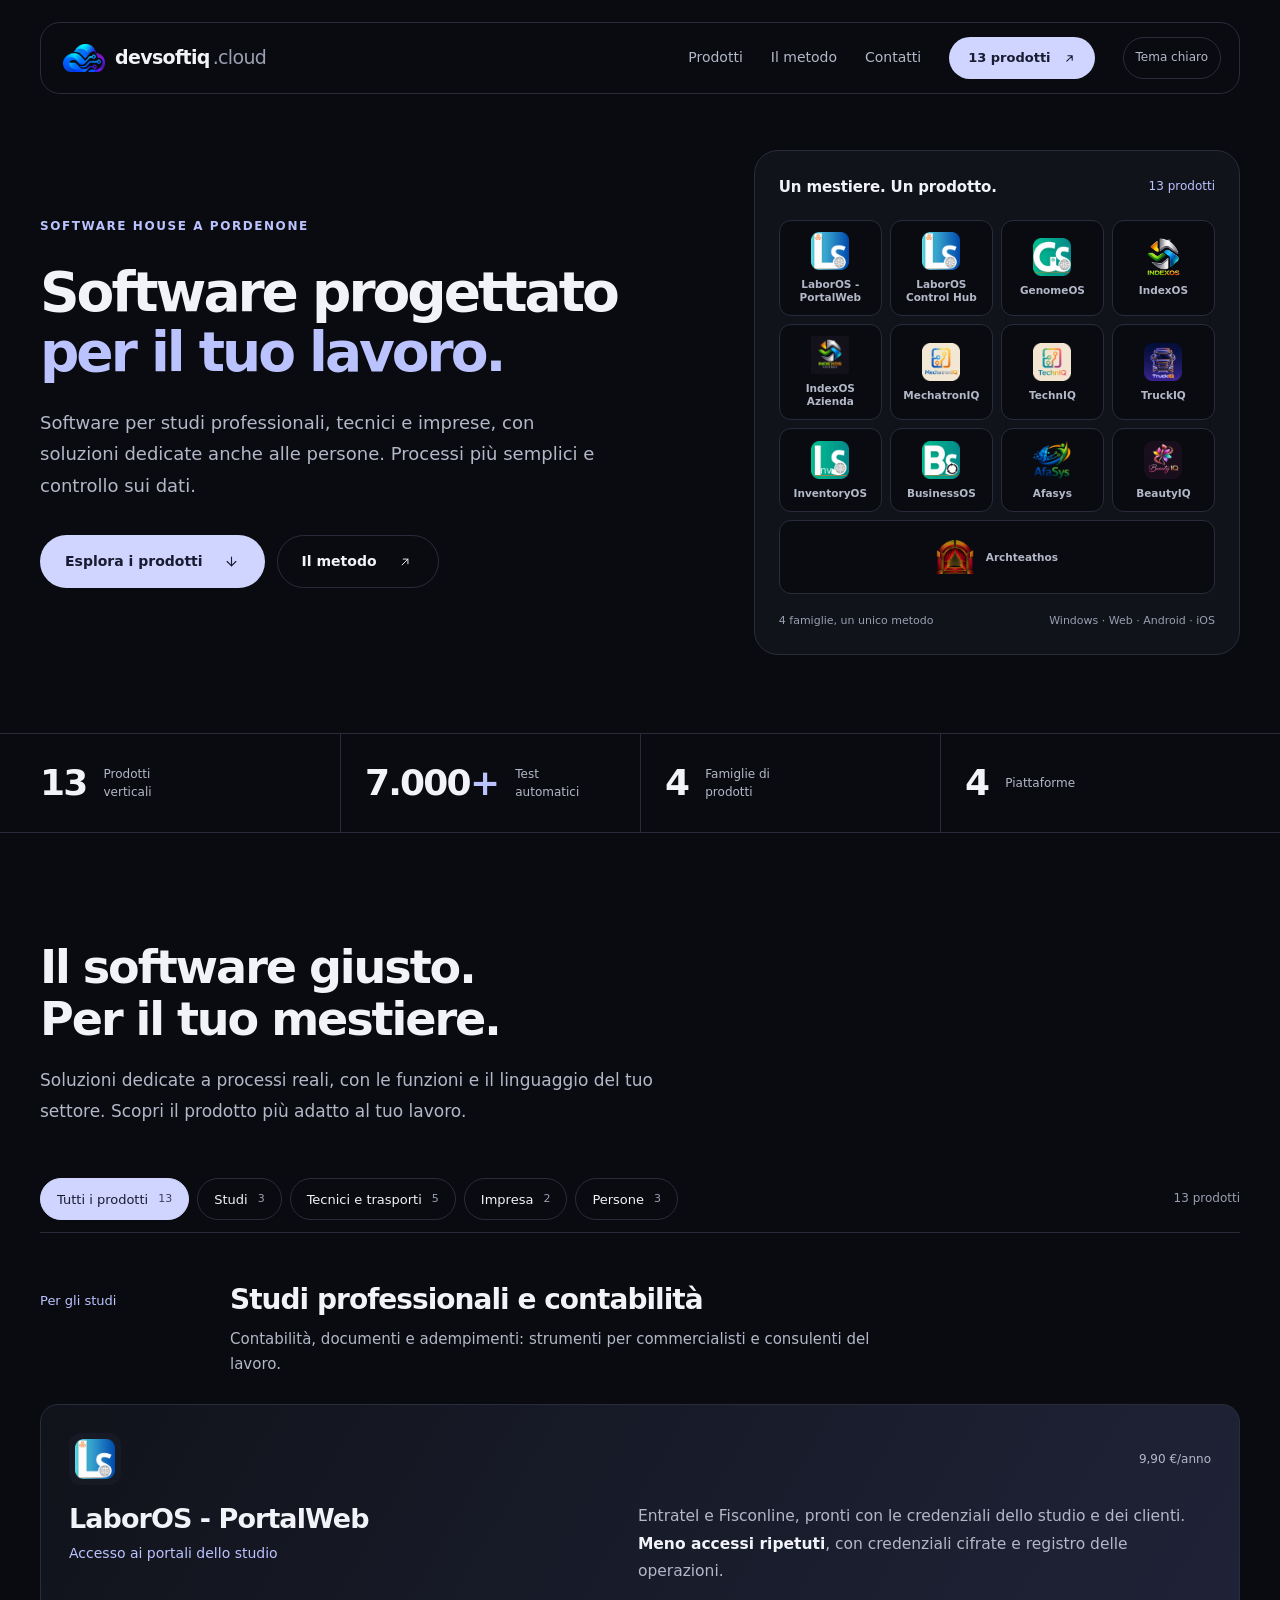
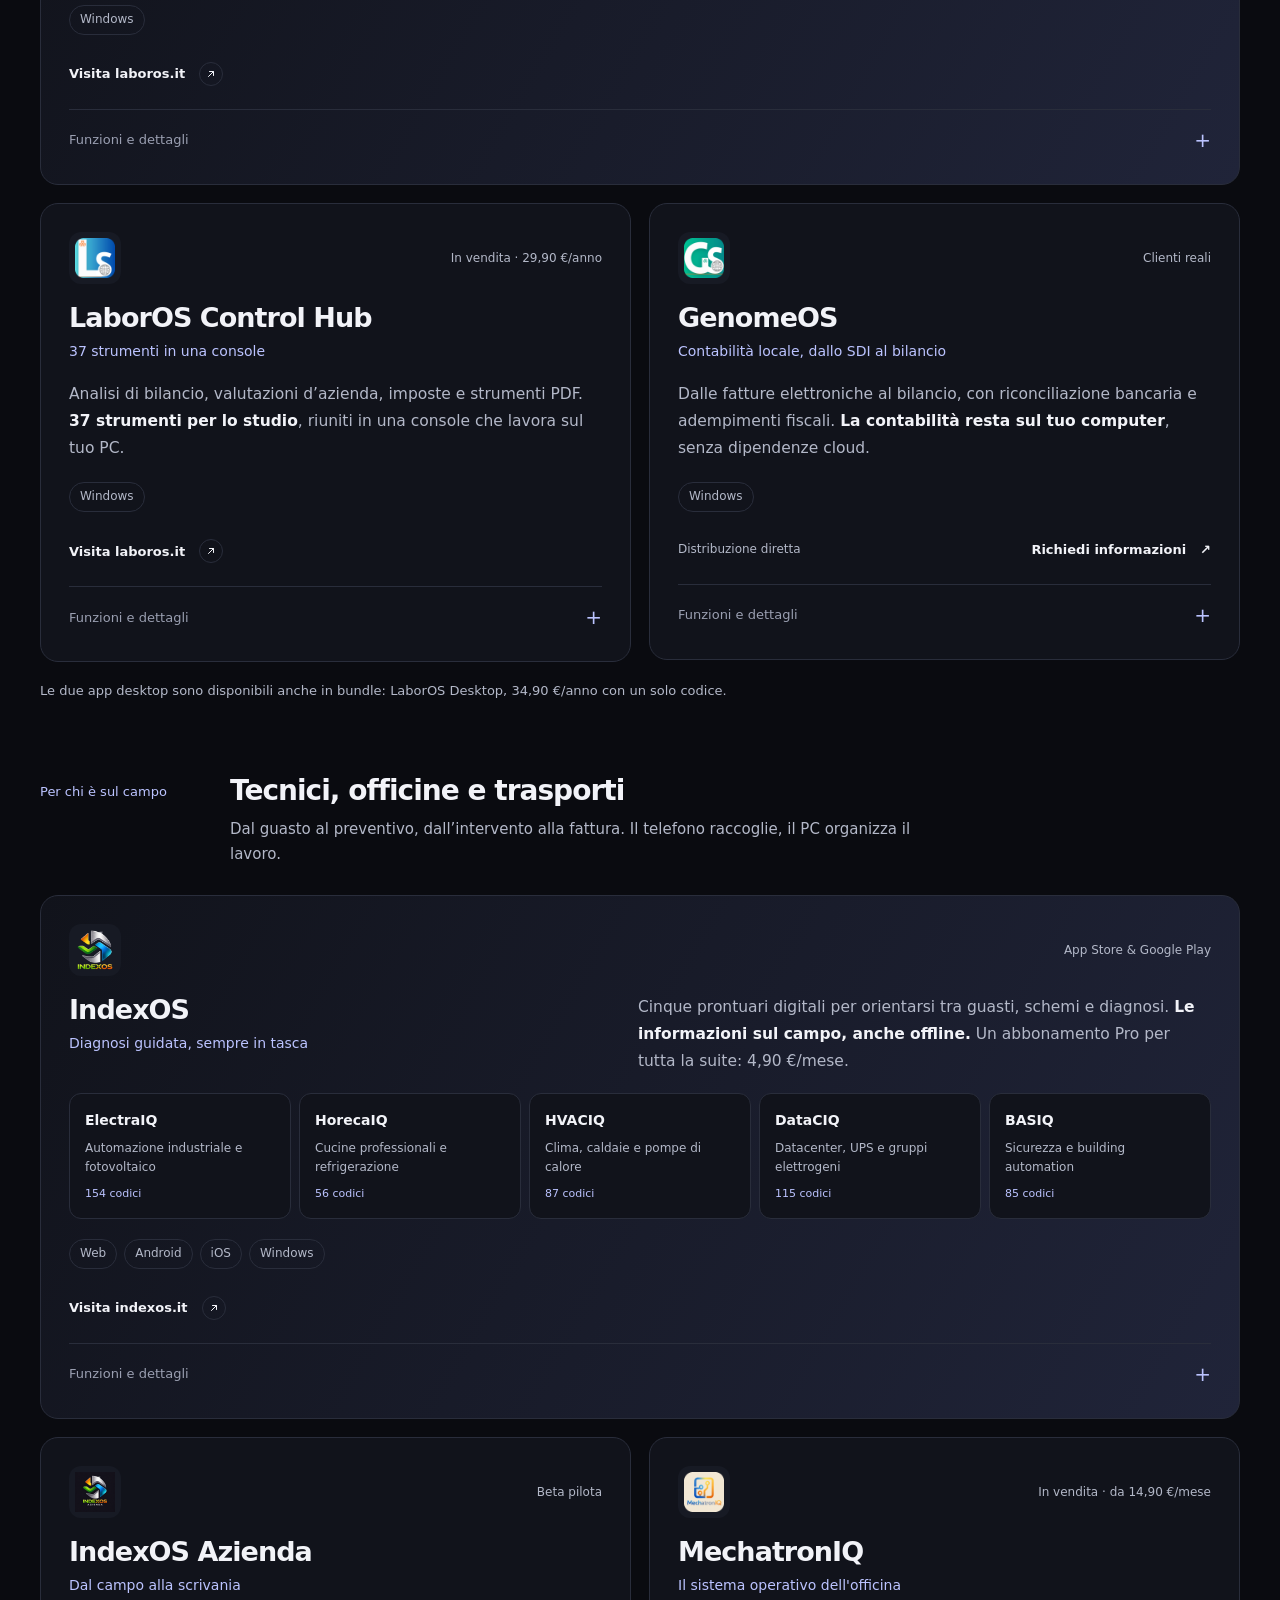
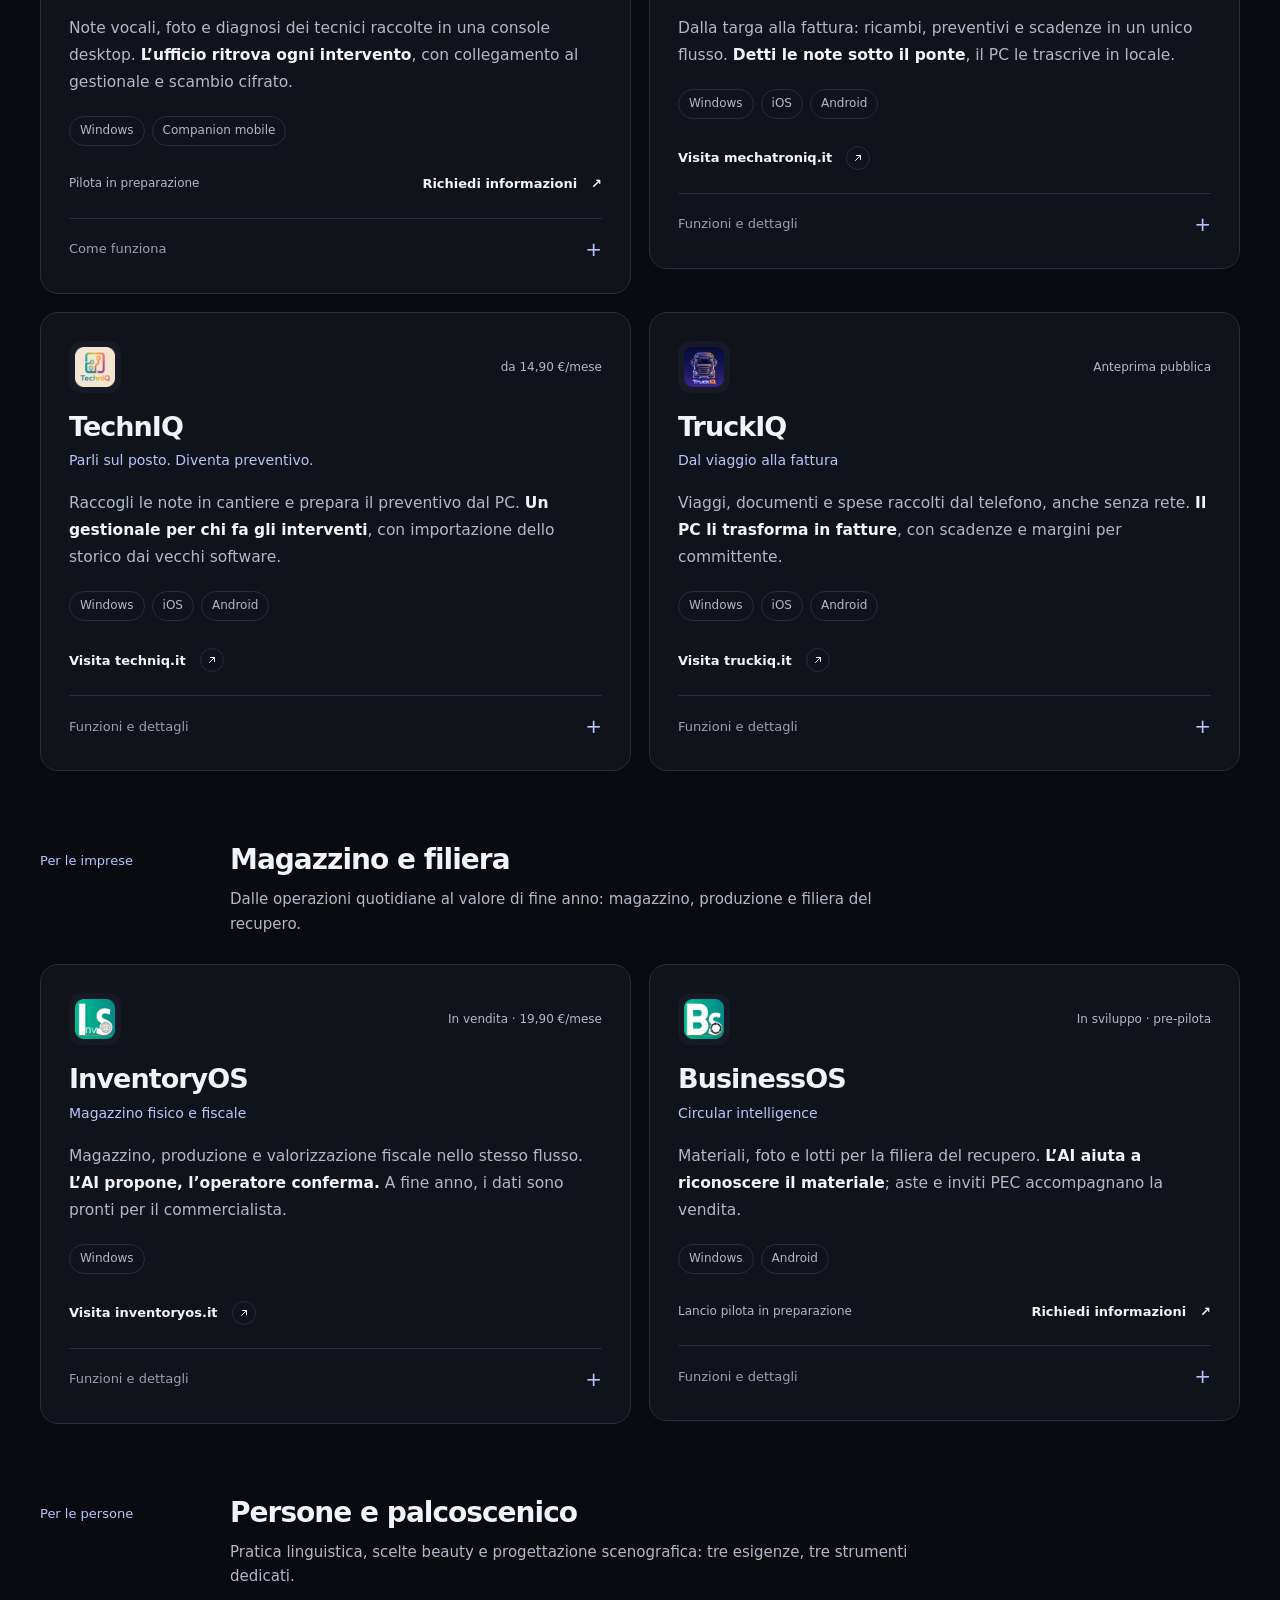
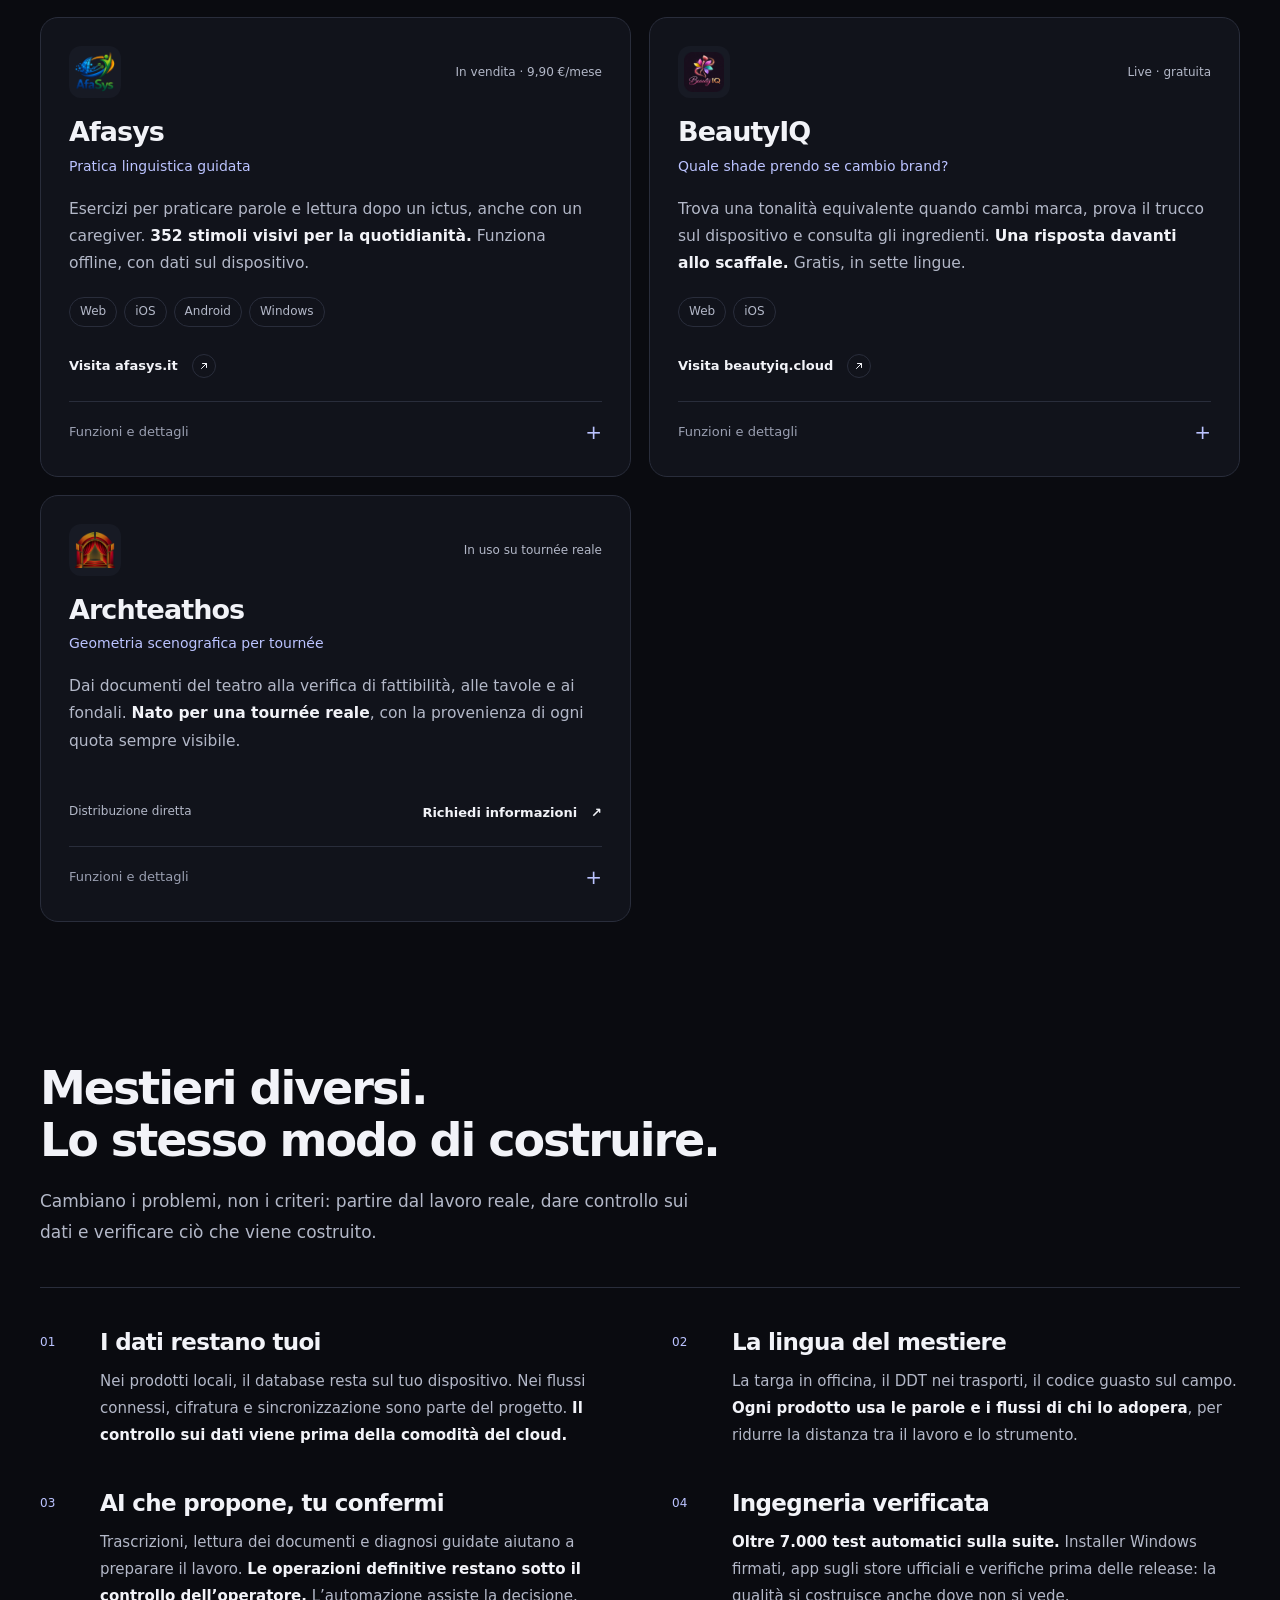
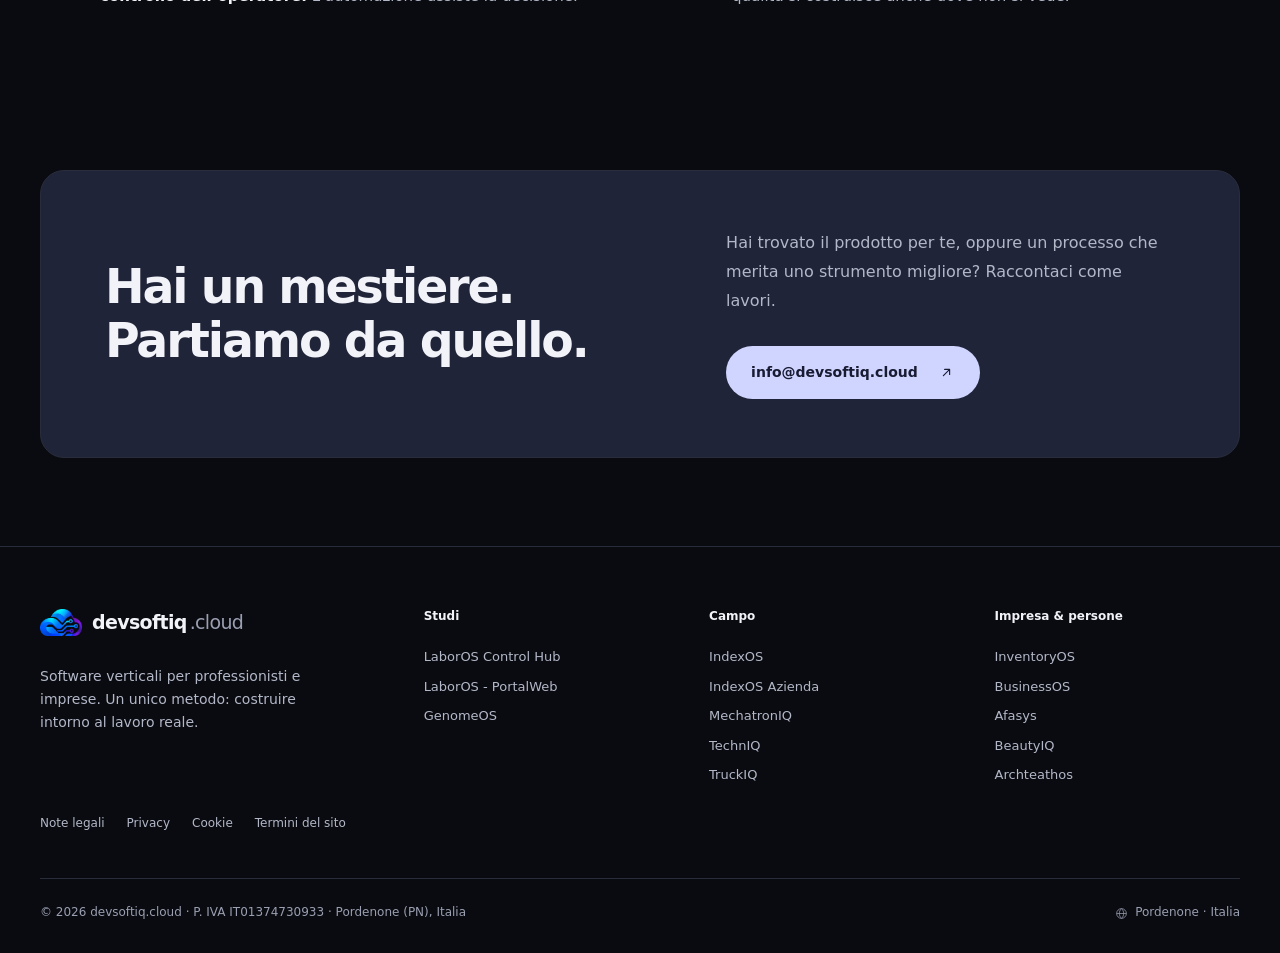
==== commit a20c888a: "Improve landing SEO metadata, structured data and image delivery" ====
--- a/index.html
+++ b/index.html
@@ -3,21 +3,206 @@
 <meta charset="UTF-8">
 <meta name="viewport" content="width=device-width, initial-scale=1.0">
 <meta name="google-site-verification" content="TLxc3QLO754gzOvUYNpShrzuhxQud9WjMdTj3bF1WJw">
-<title>devsoftiq.cloud | Software professionale per il tuo settore</title>
-<meta name="description" content="Software verticali per studi professionali, tecnici, imprese e persone. Scopri le soluzioni di devsoftiq.cloud: strumenti dedicati, processi semplici e controllo sui dati.">
-<meta property="og:title" content="devsoftiq.cloud | Software professionale per il tuo settore">
-<meta property="og:description" content="Software verticali per studi professionali, tecnici, imprese e persone. Scopri le soluzioni di devsoftiq.cloud: strumenti dedicati, processi semplici e controllo sui dati.">
+<title>Software per professionisti e imprese | devsoftiq.cloud</title>
+<meta name="description" content="Software house a Pordenone: 13 soluzioni per studi professionali, tecnici e imprese. Scopri gestionali, contabilità e app con controllo sui tuoi dati.">
+<meta name="robots" content="index, follow, max-image-preview:large">
+<link rel="canonical" href="https://devsoftiq.cloud/">
+<meta property="og:locale" content="it_IT">
+<meta property="og:site_name" content="devsoftiq.cloud">
 <meta property="og:type" content="website">
-<meta property="og:url" content="https://devsoftiq.cloud">
+<meta property="og:url" content="https://devsoftiq.cloud/">
+<meta property="og:title" content="Software per professionisti e imprese | devsoftiq.cloud">
+<meta property="og:description" content="Software house a Pordenone: 13 soluzioni per studi professionali, tecnici e imprese. Scopri gestionali, contabilità e app con controllo sui tuoi dati.">
+<meta property="og:image" content="https://devsoftiq.cloud/assets/og-devsoftiq.png">
+<meta property="og:image:type" content="image/png">
+<meta property="og:image:width" content="1200">
+<meta property="og:image:height" content="630">
+<meta property="og:image:alt" content="devsoftiq.cloud: software per professionisti e imprese">
+<meta name="twitter:card" content="summary_large_image">
+<meta name="twitter:title" content="Software per professionisti e imprese | devsoftiq.cloud">
+<meta name="twitter:description" content="Software house a Pordenone: 13 soluzioni per studi professionali, tecnici e imprese. Scopri gestionali, contabilità e app con controllo sui tuoi dati.">
+<meta name="twitter:image" content="https://devsoftiq.cloud/assets/og-devsoftiq.png">
+<meta name="twitter:image:alt" content="devsoftiq.cloud: software per professionisti e imprese">
 <link rel="icon" type="image/png" sizes="32x32" href="assets/favicon-32.png">
-<link rel="icon" type="image/png" sizes="180x180" href="assets/favicon.png">
+<link rel="icon" type="image/png" sizes="192x192" href="assets/favicon-192.png">
 <link rel="apple-touch-icon" href="assets/favicon.png">
-
-
-
-<script type="application/ld+json">{"@context":"https://schema.org","@type":"Organization","name":"devsoftiq.cloud","url":"https://devsoftiq.cloud","address":{"@type":"PostalAddress","addressLocality":"Pordenone","addressCountry":"IT"},"description":"Software house indipendente: prodotti verticali per professionisti, tecnici, imprese e persone.","vatID":"IT01374730933","email":"info@devsoftiq.cloud"}</script>
-
-<link rel="stylesheet" href="assets/site.css"><script>try{document.documentElement.dataset.theme=localStorage.getItem('devsoftiq-theme')==='light'?'light':'dark'}catch{document.documentElement.dataset.theme='dark'}</script><meta name="theme-color" content="#0a0b10"><link rel="canonical" href="https://devsoftiq.cloud/">
+<meta name="theme-color" content="#0a0b10">
+<link rel="stylesheet" href="assets/site.css">
+<script>try{document.documentElement.dataset.theme=localStorage.getItem('devsoftiq-theme')==='light'?'light':'dark'}catch{document.documentElement.dataset.theme='dark'}</script>
+<script type="application/ld+json">
+{
+  "@context": "https://schema.org",
+  "@graph": [
+    {
+      "@type": "Organization",
+      "@id": "https://devsoftiq.cloud/#organization",
+      "name": "devsoftiq.cloud",
+      "url": "https://devsoftiq.cloud/",
+      "description": "Software house indipendente a Pordenone: software verticali per studi professionali, tecnici, imprese e persone.",
+      "logo": {
+        "@type": "ImageObject",
+        "url": "https://devsoftiq.cloud/assets/logo-mark.png",
+        "width": 512,
+        "height": 331
+      },
+      "email": "info@devsoftiq.cloud",
+      "vatID": "IT01374730933",
+      "address": {
+        "@type": "PostalAddress",
+        "addressLocality": "Pordenone",
+        "addressRegion": "PN",
+        "addressCountry": "IT"
+      }
+    },
+    {
+      "@type": "WebSite",
+      "@id": "https://devsoftiq.cloud/#website",
+      "url": "https://devsoftiq.cloud/",
+      "name": "devsoftiq.cloud",
+      "alternateName": "devsoftiq",
+      "inLanguage": "it-IT",
+      "publisher": {
+        "@id": "https://devsoftiq.cloud/#organization"
+      }
+    },
+    {
+      "@type": "CollectionPage",
+      "@id": "https://devsoftiq.cloud/#webpage",
+      "url": "https://devsoftiq.cloud/",
+      "name": "Software per professionisti e imprese | devsoftiq.cloud",
+      "description": "Software house a Pordenone: 13 soluzioni per studi professionali, tecnici e imprese. Scopri gestionali, contabilità e app con controllo sui tuoi dati.",
+      "inLanguage": "it-IT",
+      "isPartOf": {
+        "@id": "https://devsoftiq.cloud/#website"
+      },
+      "about": {
+        "@id": "https://devsoftiq.cloud/#organization"
+      },
+      "primaryImageOfPage": {
+        "@type": "ImageObject",
+        "url": "https://devsoftiq.cloud/assets/og-devsoftiq.png",
+        "width": 1200,
+        "height": 630
+      },
+      "mainEntity": {
+        "@id": "https://devsoftiq.cloud/#catalogo"
+      }
+    },
+    {
+      "@type": "ItemList",
+      "@id": "https://devsoftiq.cloud/#catalogo",
+      "name": "Catalogo software devsoftiq.cloud",
+      "numberOfItems": 13,
+      "itemListElement": [
+        {
+          "@type": "ListItem",
+          "position": 1,
+          "name": "LaborOS - PortalWeb",
+          "description": "Entratel e Fisconline, pronti con le credenziali dello studio e dei clienti. Meno accessi ripetuti, con credenziali cifrate e registro delle operazioni.",
+          "url": "https://devsoftiq.cloud/#portalweb",
+          "image": "https://devsoftiq.cloud/assets/logos/portalweb.png"
+        },
+        {
+          "@type": "ListItem",
+          "position": 2,
+          "name": "LaborOS Control Hub",
+          "description": "Analisi di bilancio, valutazioni d’azienda, imposte e strumenti PDF. 37 strumenti per lo studio, riuniti in una console che lavora sul tuo PC.",
+          "url": "https://devsoftiq.cloud/#controlhub",
+          "image": "https://devsoftiq.cloud/assets/logos/controlhub.png"
+        },
+        {
+          "@type": "ListItem",
+          "position": 3,
+          "name": "GenomeOS",
+          "description": "Dalle fatture elettroniche al bilancio, con riconciliazione bancaria e adempimenti fiscali. La contabilità resta sul tuo computer, senza dipendenze cloud.",
+          "url": "https://devsoftiq.cloud/#genomeos",
+          "image": "https://devsoftiq.cloud/assets/logos/genomeos.png"
+        },
+        {
+          "@type": "ListItem",
+          "position": 4,
+          "name": "IndexOS",
+          "description": "Cinque prontuari digitali per orientarsi tra guasti, schemi e diagnosi. Le informazioni sul campo, anche offline. Un abbonamento Pro per tutta la suite: 4,90 €/mese.",
+          "url": "https://devsoftiq.cloud/#indexos",
+          "image": "https://devsoftiq.cloud/assets/logos/indexos.png"
+        },
+        {
+          "@type": "ListItem",
+          "position": 5,
+          "name": "IndexOS Azienda",
+          "description": "Note vocali, foto e diagnosi dei tecnici raccolte in una console desktop. L’ufficio ritrova ogni intervento, con collegamento al gestionale e scambio cifrato.",
+          "url": "https://devsoftiq.cloud/#indexos-azienda",
+          "image": "https://devsoftiq.cloud/assets/logos/indexos-azienda.webp"
+        },
+        {
+          "@type": "ListItem",
+          "position": 6,
+          "name": "MechatronIQ",
+          "description": "Dalla targa alla fattura: ricambi, preventivi e scadenze in un unico flusso. Detti le note sotto il ponte, il PC le trascrive in locale.",
+          "url": "https://devsoftiq.cloud/#mechatroniq",
+          "image": "https://devsoftiq.cloud/assets/logos/mechatroniq.png"
+        },
+        {
+          "@type": "ListItem",
+          "position": 7,
+          "name": "TechnIQ",
+          "description": "Raccogli le note in cantiere e prepara il preventivo dal PC. Un gestionale per chi fa gli interventi, con importazione dello storico dai vecchi software.",
+          "url": "https://devsoftiq.cloud/#techniq",
+          "image": "https://devsoftiq.cloud/assets/logos/techniq.png"
+        },
+        {
+          "@type": "ListItem",
+          "position": 8,
+          "name": "TruckIQ",
+          "description": "Viaggi, documenti e spese raccolti dal telefono, anche senza rete. Il PC li trasforma in fatture, con scadenze e margini per committente.",
+          "url": "https://devsoftiq.cloud/#truckiq",
+          "image": "https://devsoftiq.cloud/assets/logos/truckiq.png"
+        },
+        {
+          "@type": "ListItem",
+          "position": 9,
+          "name": "InventoryOS",
+          "description": "Magazzino, produzione e valorizzazione fiscale nello stesso flusso. L’AI propone, l’operatore conferma. A fine anno, i dati sono pronti per il commercialista.",
+          "url": "https://devsoftiq.cloud/#inventoryos",
+          "image": "https://devsoftiq.cloud/assets/logos/inventoryos.png"
+        },
+        {
+          "@type": "ListItem",
+          "position": 10,
+          "name": "BusinessOS",
+          "description": "Materiali, foto e lotti per la filiera del recupero. L’AI aiuta a riconoscere il materiale; aste e inviti PEC accompagnano la vendita.",
+          "url": "https://devsoftiq.cloud/#businessos",
+          "image": "https://devsoftiq.cloud/assets/logos/businessos.png"
+        },
+        {
+          "@type": "ListItem",
+          "position": 11,
+          "name": "Afasys",
+          "description": "Esercizi per praticare parole e lettura dopo un ictus, anche con un caregiver. 352 stimoli visivi per la quotidianità. Funziona offline, con dati sul dispositivo.",
+          "url": "https://devsoftiq.cloud/#afasys",
+          "image": "https://devsoftiq.cloud/assets/logos/afasys.png"
+        },
+        {
+          "@type": "ListItem",
+          "position": 12,
+          "name": "BeautyIQ",
+          "description": "Trova una tonalità equivalente quando cambi marca, prova il trucco sul dispositivo e consulta gli ingredienti. Una risposta davanti allo scaffale. Gratis, in sette lingue.",
+          "url": "https://devsoftiq.cloud/#beautyiq",
+          "image": "https://devsoftiq.cloud/assets/logos/beautyiq.png"
+        },
+        {
+          "@type": "ListItem",
+          "position": 13,
+          "name": "Archteathos",
+          "description": "Dai documenti del teatro alla verifica di fattibilità, alle tavole e ai fondali. Nato per una tournée reale, con la provenienza di ogni quota sempre visibile.",
+          "url": "https://devsoftiq.cloud/#archteathos",
+          "image": "https://devsoftiq.cloud/assets/logos/archteathos.png"
+        }
+      ]
+    }
+  ]
+}
+</script>
 </head>
 <body><a class="skip-link" href="#catalogo">Vai ai prodotti</a>
 
@@ -53,9 +238,9 @@
 
   <div class="wrap hero-grid">
     <div>
-      <span class="eyebrow reveal">Software house indipendente</span>
+      <span class="eyebrow reveal">Software house a Pordenone</span>
       <h1 class="reveal" style="--d:.08s">Software progettato<em>per il tuo lavoro.</em></h1>
-      <p class="sub reveal" style="--d:.16s">Soluzioni verticali per studi professionali, tecnici, imprese e persone. Processi più semplici, strumenti dedicati e controllo sui dati.</p>
+      <p class="sub reveal" style="--d:.16s">Software per studi professionali, tecnici e imprese, con soluzioni dedicate anche alle persone. Processi più semplici e controllo sui dati.</p>
       <div class="hero-cta reveal" style="--d:.24s">
         <a class="btn btn-primary" href="#catalogo">
           Esplora i prodotti
@@ -82,7 +267,7 @@
             <a class="tile" href="#controlhub" title="LaborOS Control Hub" aria-label="Scopri LaborOS Control Hub"><img src="assets/logos/controlhub.png" alt="" decoding="async" width="38" height="38"><span class="tile-label">LaborOS Control Hub</span></a>
 
             <a class="tile" href="#genomeos" title="GenomeOS" aria-label="Scopri GenomeOS"><img src="assets/logos/genomeos.png" alt="" decoding="async" width="38" height="38"><span class="tile-label">GenomeOS</span></a>
-            <a class="tile" href="#indexos" title="IndexOS" aria-label="Scopri IndexOS"><img src="assets/logos/indexos.png" alt="" decoding="async" width="38" height="38"><span class="tile-label">IndexOS</span></a><a class="tile" href="#indexos-azienda" title="IndexOS Azienda" aria-label="Scopri IndexOS Azienda"><img src="assets/logos/indexos-azienda.png" alt="" width="38" height="38" decoding="async"><span class="tile-label">IndexOS Azienda</span></a>
+            <a class="tile" href="#indexos" title="IndexOS" aria-label="Scopri IndexOS"><img src="assets/logos/indexos.png" alt="" decoding="async" width="38" height="38"><span class="tile-label">IndexOS</span></a><a class="tile" href="#indexos-azienda" title="IndexOS Azienda" aria-label="Scopri IndexOS Azienda"><img src="assets/logos/indexos-azienda.webp" alt="" width="38" height="38" decoding="async"><span class="tile-label">IndexOS Azienda</span></a>
             <a class="tile" href="#mechatroniq" title="MechatronIQ" aria-label="Scopri MechatronIQ"><img src="assets/logos/mechatroniq.png" alt="" decoding="async" width="38" height="38"><span class="tile-label">MechatronIQ</span></a>
             <a class="tile" href="#techniq" title="TechnIQ" aria-label="Scopri TechnIQ"><img src="assets/logos/techniq.png" alt="" decoding="async" width="38" height="38"><span class="tile-label">TechnIQ</span></a>
             <a class="tile" href="#truckiq" title="TruckIQ" aria-label="Scopri TruckIQ"><img src="assets/logos/truckiq.png" alt="" decoding="async" width="38" height="38"><span class="tile-label">TruckIQ</span></a>
@@ -245,7 +430,7 @@
 
           <div class="card-actions"><a class="card-link" href="https://www.indexos.it" target="_blank" rel="noopener" aria-label="Visita il sito di IndexOS (si apre in una nuova scheda)">Visita indexos.it<span class="ic"><svg width="12" height="12" viewBox="0 0 24 24" fill="none" aria-hidden="true"><path d="M7 17 L17 7 M9 7h8v8" stroke="currentColor" stroke-width="2" stroke-linecap="round" stroke-linejoin="round"></path></svg></span>
             </a></div><details class="product-details"><summary>Funzioni e dettagli</summary><p class="card-desc">La suite dei prontuari digitali per tecnici di campo: <strong>cinque app offline-first</strong> con alberi decisionali, 350+ codici guasto costruttore, 84 schemi elettrici SVG interattivi e assistente AI. Un solo abbonamento Pro le sblocca tutte, 4,90 €/mese.</p><div class="card-chips"><span class="p-chip">IT / EN</span></div></details></div>
-        </div><article class="shell reveal" id="indexos-azienda"><div class="core"><div class="card-top"><div class="mono" aria-hidden="true"><img src="assets/logos/indexos-azienda.png" alt="" width="40" height="40" decoding="async" loading="lazy"></div><span class="chip">Beta pilota</span></div><div><h4 class="card-name">IndexOS Azienda</h4><div class="card-tag">Dal campo alla scrivania</div></div><p class="card-desc">Note vocali, foto e diagnosi dei tecnici raccolte in una console desktop. <strong>L’ufficio ritrova ogni intervento</strong>, con collegamento al gestionale e scambio cifrato.</p><div class="card-chips"><span class="p-chip">Windows</span><span class="p-chip">Companion mobile</span></div><div class="card-actions"><span class="card-nolink">Pilota in preparazione</span><a class="card-link" href="mailto:info@devsoftiq.cloud?subject=Informazioni%20su%20IndexOS%20Azienda">Richiedi informazioni <span aria-hidden="true">↗</span></a></div><details class="product-details"><summary>Come funziona</summary><p class="card-desc">Il campo entra in ufficio: la console desktop raccoglie note vocali, foto e diagnosi dei tecnici via pairing QR e relay cifrato end-to-end. Timeline per intervento, API verso il gestionale. Beta pilota.</p></details></div></article>
+        </div><article class="shell reveal" id="indexos-azienda"><div class="core"><div class="card-top"><div class="mono" aria-hidden="true"><img src="assets/logos/indexos-azienda.webp" alt="" width="40" height="40" decoding="async" loading="lazy"></div><span class="chip">Beta pilota</span></div><div><h4 class="card-name">IndexOS Azienda</h4><div class="card-tag">Dal campo alla scrivania</div></div><p class="card-desc">Note vocali, foto e diagnosi dei tecnici raccolte in una console desktop. <strong>L’ufficio ritrova ogni intervento</strong>, con collegamento al gestionale e scambio cifrato.</p><div class="card-chips"><span class="p-chip">Windows</span><span class="p-chip">Companion mobile</span></div><div class="card-actions"><span class="card-nolink">Pilota in preparazione</span><a class="card-link" href="mailto:info@devsoftiq.cloud?subject=Informazioni%20su%20IndexOS%20Azienda">Richiedi informazioni <span aria-hidden="true">↗</span></a></div><details class="product-details"><summary>Come funziona</summary><p class="card-desc">Il campo entra in ufficio: la console desktop raccoglie note vocali, foto e diagnosi dei tecnici via pairing QR e relay cifrato end-to-end. Timeline per intervento, API verso il gestionale. Beta pilota.</p></details></div></article>
 
         <div class="shell c6 reveal" id="mechatroniq">
           <div class="core">
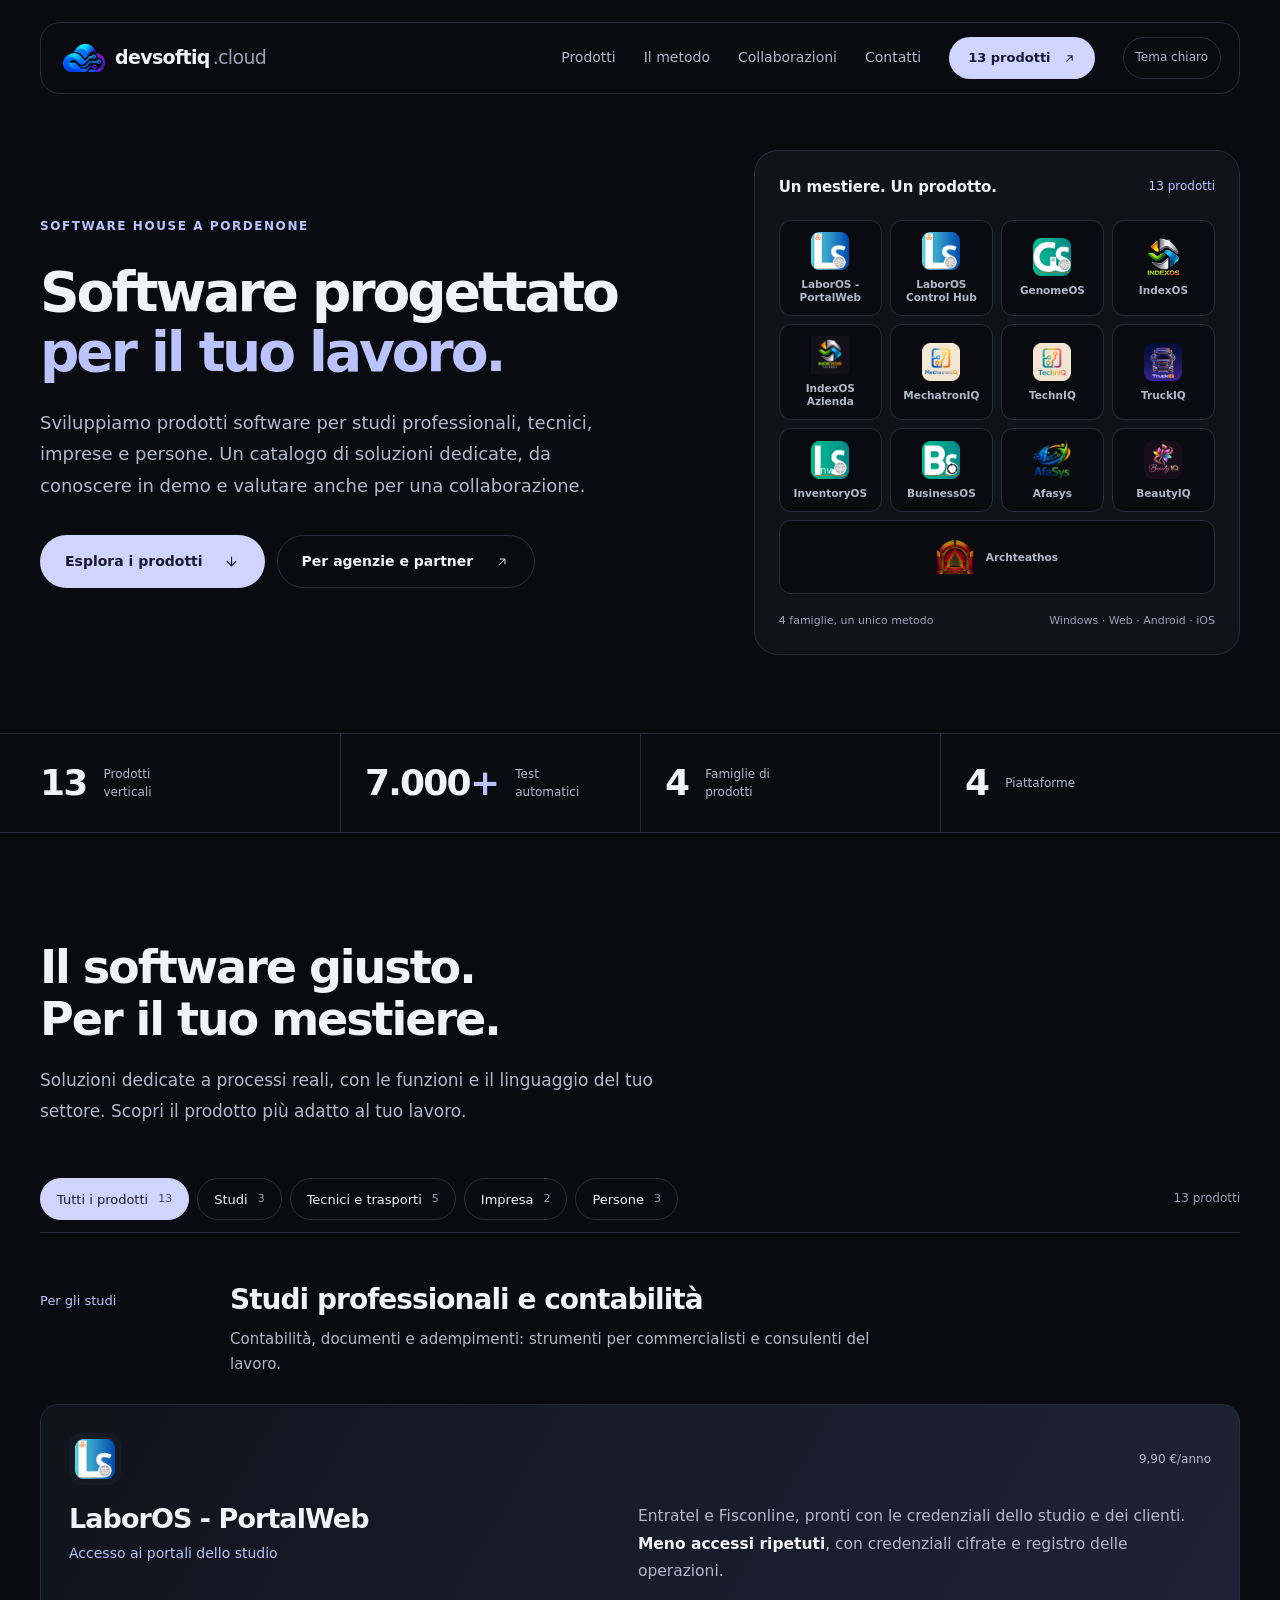
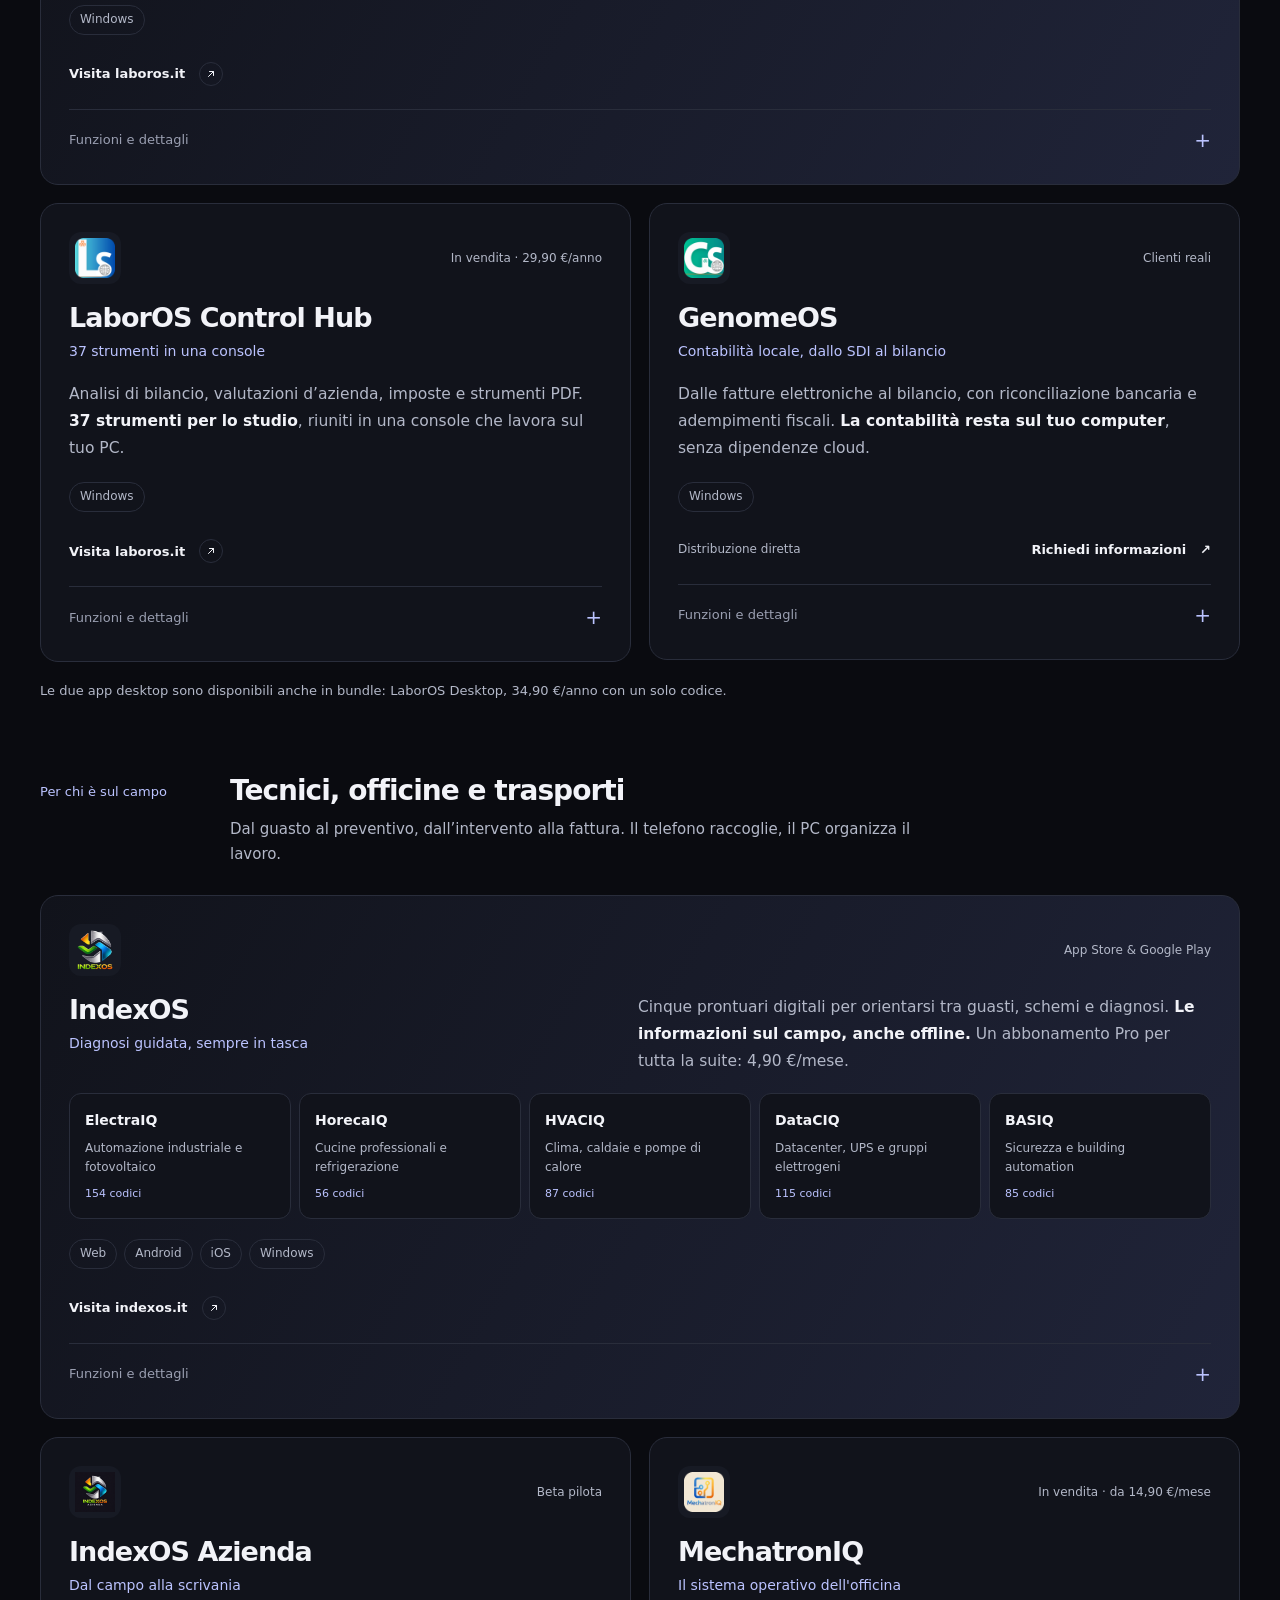
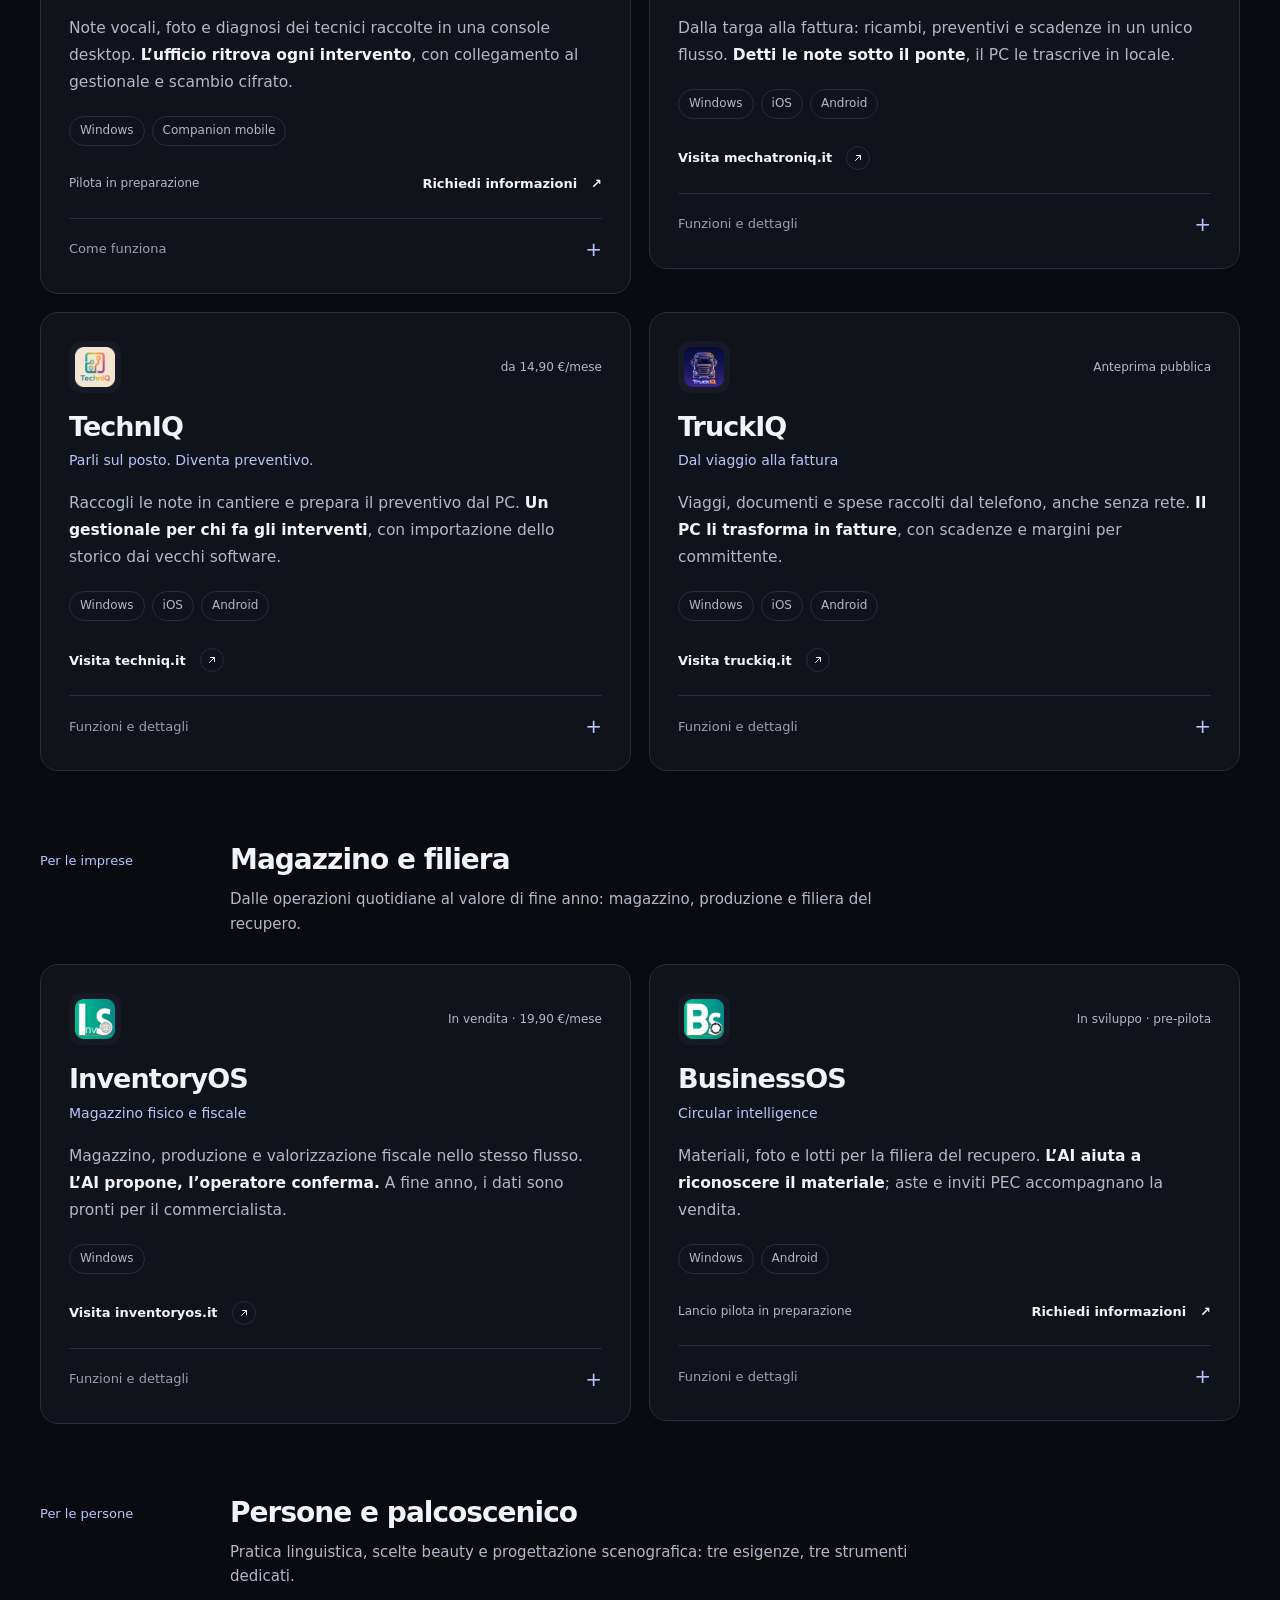
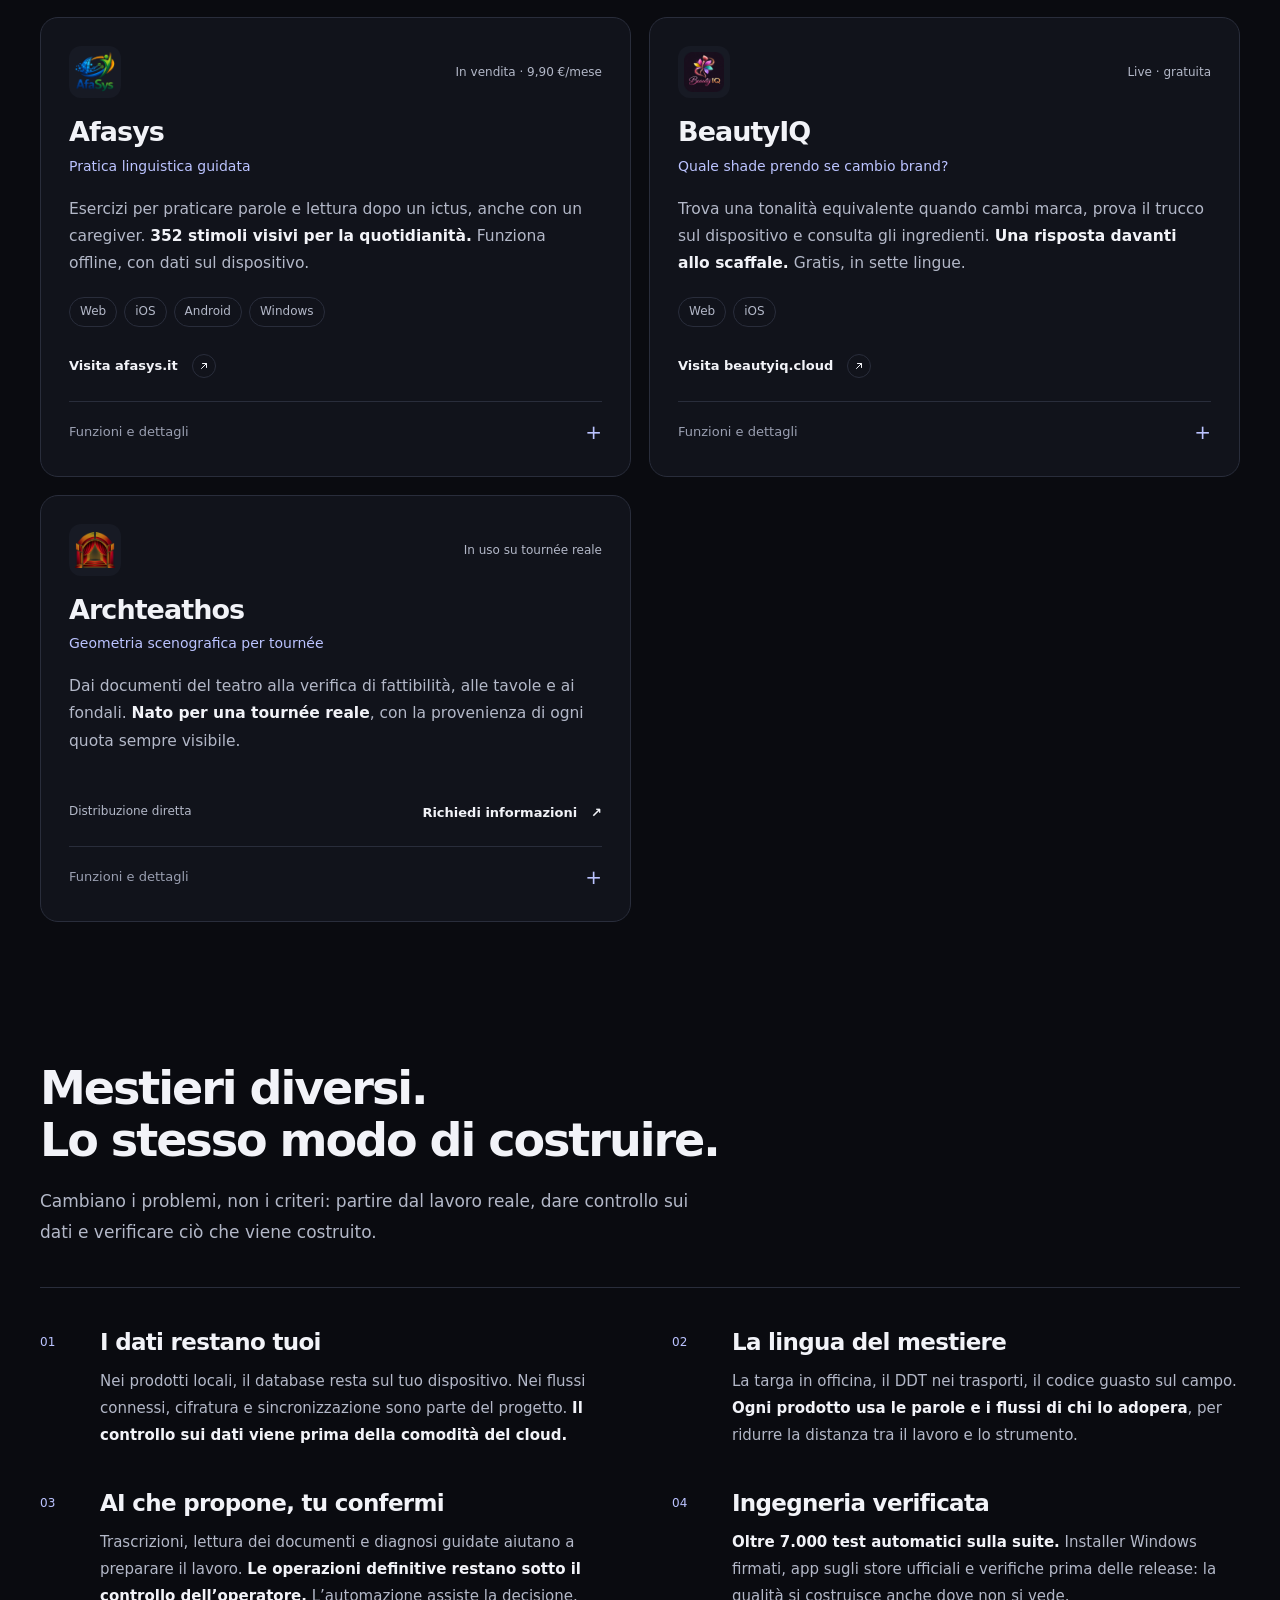
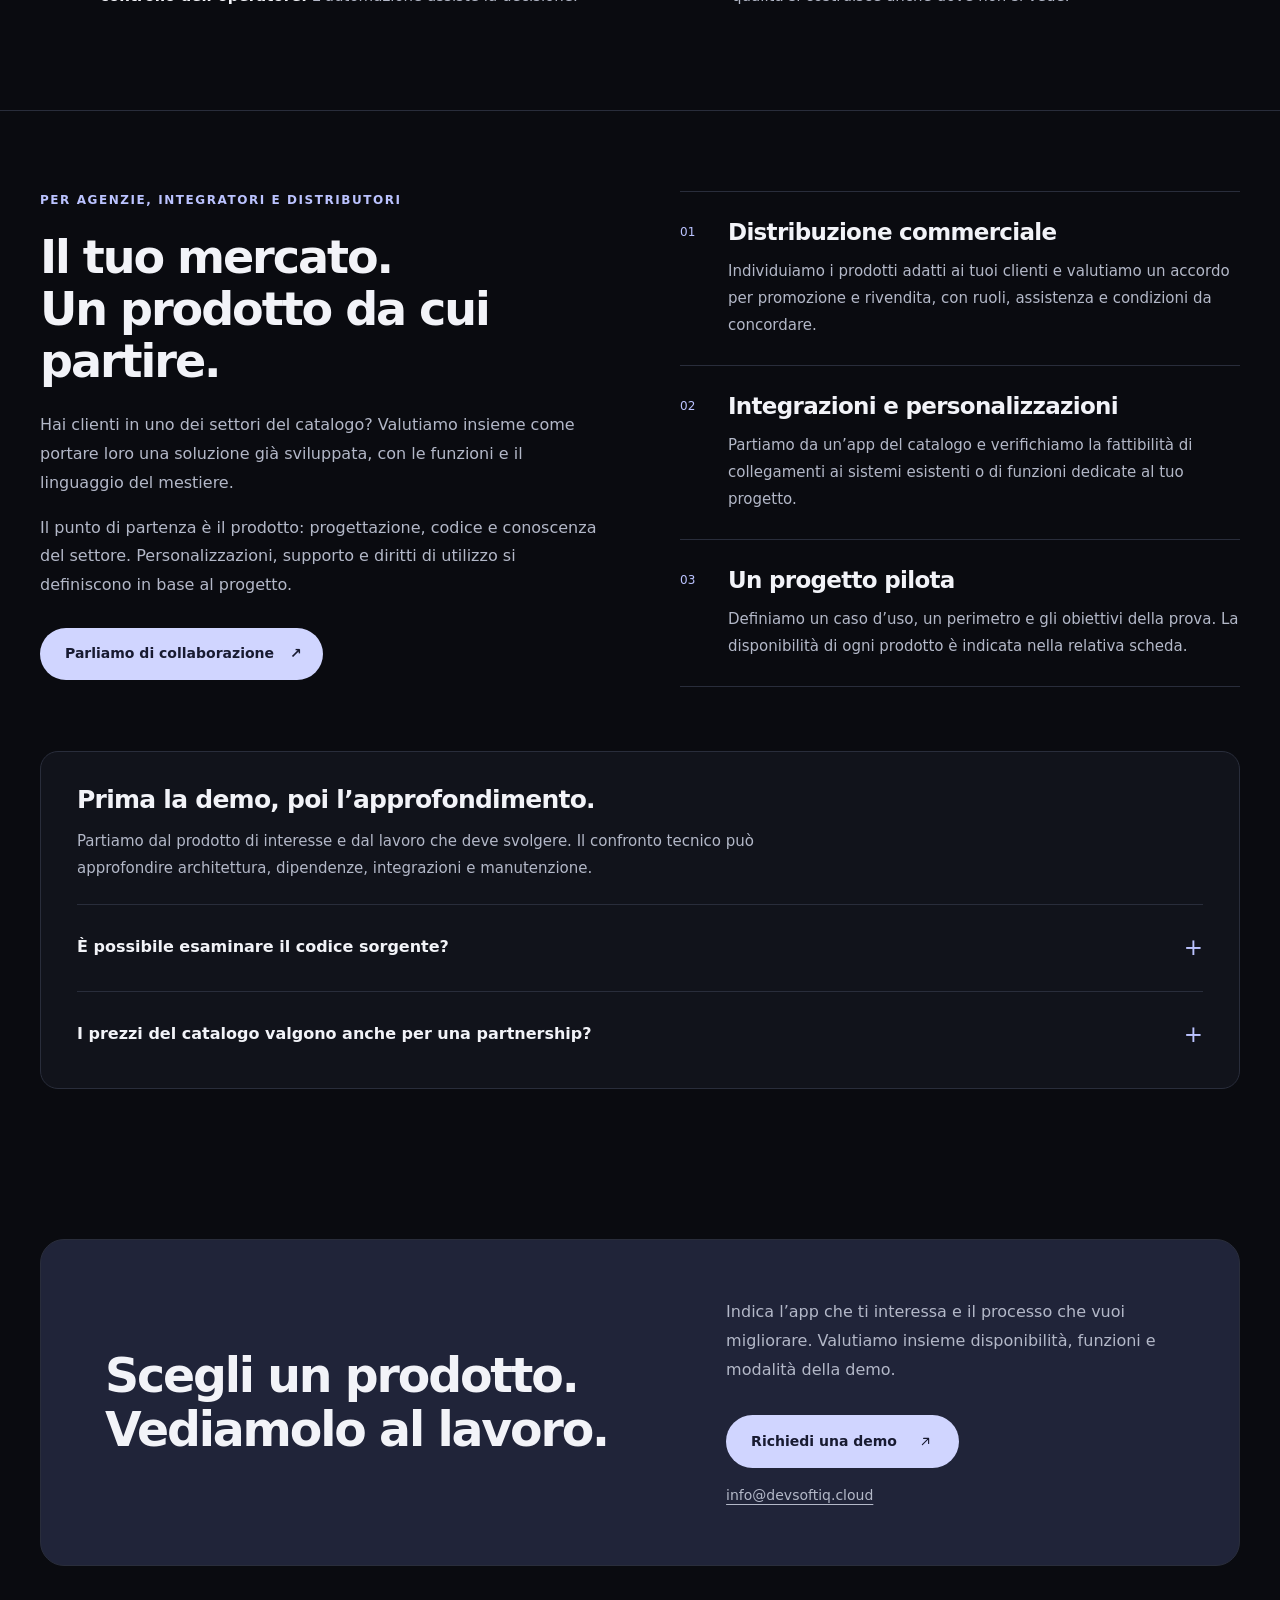
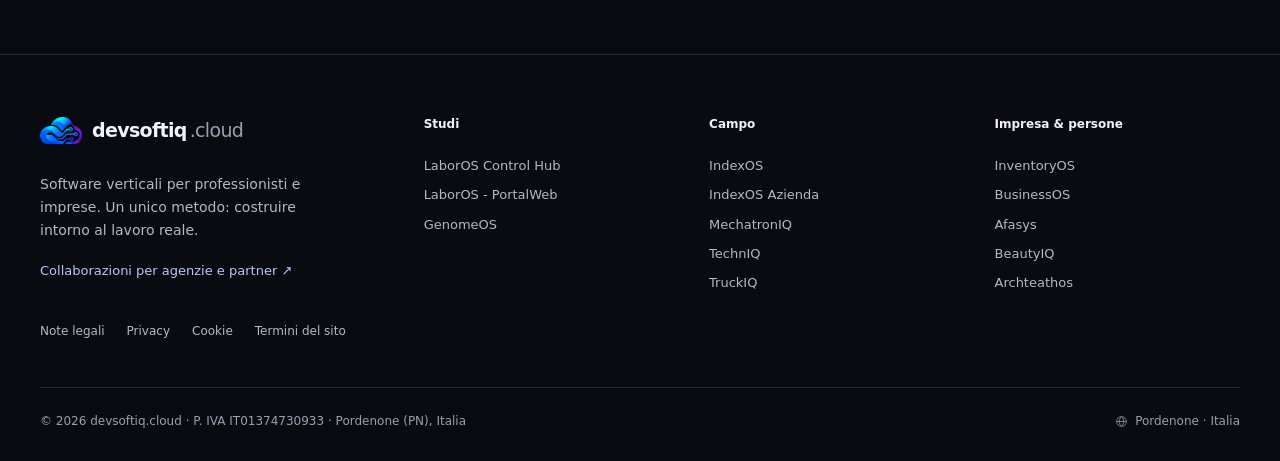
==== commit 0dced513: "Add partner collaboration paths and demo requests" ====
--- a/index.html
+++ b/index.html
@@ -215,6 +215,7 @@
   <div class="nav-links">
     <a href="#catalogo">Prodotti</a>
     <a href="#metodo">Il metodo</a>
+    <a href="#partner">Collaborazioni</a>
     <a href="#contatti">Contatti</a>
   </div>
   <a class="nav-cta" href="#catalogo">13 prodotti
@@ -228,6 +229,7 @@
 <div class="menu" id="menu" aria-hidden="true" hidden="" role="dialog" aria-modal="true" aria-label="Menu di navigazione"><button type="button" class="menu-close">Chiudi menu</button>
   <a href="#catalogo">Prodotti</a>
   <a href="#metodo">Il metodo</a>
+  <a href="#partner">Collaborazioni</a>
   <a href="#contatti">Contatti</a>
   <a href="#top">devsoftiq.cloud</a>
   <div class="m-foot">Pordenone · Italia</div>
@@ -240,14 +242,14 @@
     <div>
       <span class="eyebrow reveal">Software house a Pordenone</span>
       <h1 class="reveal" style="--d:.08s">Software progettato<em>per il tuo lavoro.</em></h1>
-      <p class="sub reveal" style="--d:.16s">Software per studi professionali, tecnici e imprese, con soluzioni dedicate anche alle persone. Processi più semplici e controllo sui dati.</p>
+      <p class="sub reveal" style="--d:.16s">Sviluppiamo prodotti software per studi professionali, tecnici, imprese e persone. Un catalogo di soluzioni dedicate, da conoscere in demo e valutare anche per una collaborazione.</p>
       <div class="hero-cta reveal" style="--d:.24s">
         <a class="btn btn-primary" href="#catalogo">
           Esplora i prodotti
           <span class="ic"><svg width="15" height="15" viewBox="0 0 24 24" fill="none" aria-hidden="true"><path d="M12 5v14M5 12l7 7 7-7" stroke="currentColor" stroke-width="1.8" stroke-linecap="round" stroke-linejoin="round"></path></svg></span>
         </a>
-        <a class="btn btn-ghost" href="#metodo">
-          Il metodo
+        <a class="btn btn-ghost" href="#partner">
+          Per agenzie e partner
           <span class="ic"><svg width="14" height="14" viewBox="0 0 24 24" fill="none" aria-hidden="true"><path d="M7 17 L17 7 M9 7h8v8" stroke="currentColor" stroke-width="1.6" stroke-linecap="round" stroke-linejoin="round"></path></svg></span>
         </a>
       </div>
@@ -683,18 +685,60 @@
   </div>
 </section>
 
+<!-- ======================= COLLABORAZIONI ======================= -->
+<section class="partnership" id="partner" aria-labelledby="partner-title">
+  <div class="wrap">
+    <div class="partner-layout">
+      <div class="partner-intro">
+        <span class="eyebrow reveal">Per agenzie, integratori e distributori</span>
+        <h2 class="reveal" id="partner-title">Il tuo mercato.<br>Un prodotto da cui partire.</h2>
+        <p class="reveal">Hai clienti in uno dei settori del catalogo? Valutiamo insieme come portare loro una soluzione già sviluppata, con le funzioni e il linguaggio del mestiere.</p>
+        <p class="reveal">Il punto di partenza è il prodotto: progettazione, codice e conoscenza del settore. Personalizzazioni, supporto e diritti di utilizzo si definiscono in base al progetto.</p>
+        <a class="btn btn-primary reveal" href="mailto:info@devsoftiq.cloud?subject=Proposta%20di%20collaborazione&amp;body=Buongiorno%2C%0D%0A%0D%0Asono%20interessato%20a%20valutare%20una%20collaborazione.%0D%0AAzienda%3A%20%0D%0AProdotto%20di%20interesse%3A%20%0D%0ASettore%20e%20obiettivo%3A%20%0D%0A">Parliamo di collaborazione <span aria-hidden="true">↗</span></a>
+      </div>
+      <ol class="partner-paths" aria-label="Possibili percorsi di collaborazione">
+        <li class="reveal">
+          <span class="partner-number" aria-hidden="true">01</span>
+          <div><h3>Distribuzione commerciale</h3><p>Individuiamo i prodotti adatti ai tuoi clienti e valutiamo un accordo per promozione e rivendita, con ruoli, assistenza e condizioni da concordare.</p></div>
+        </li>
+        <li class="reveal">
+          <span class="partner-number" aria-hidden="true">02</span>
+          <div><h3>Integrazioni e personalizzazioni</h3><p>Partiamo da un’app del catalogo e verifichiamo la fattibilità di collegamenti ai sistemi esistenti o di funzioni dedicate al tuo progetto.</p></div>
+        </li>
+        <li class="reveal">
+          <span class="partner-number" aria-hidden="true">03</span>
+          <div><h3>Un progetto pilota</h3><p>Definiamo un caso d’uso, un perimetro e gli obiettivi della prova. La disponibilità di ogni prodotto è indicata nella relativa scheda.</p></div>
+        </li>
+      </ol>
+    </div>
+    <div class="partner-evaluation reveal">
+      <h3>Prima la demo, poi l’approfondimento.</h3>
+      <p>Partiamo dal prodotto di interesse e dal lavoro che deve svolgere. Il confronto tecnico può approfondire architettura, dipendenze, integrazioni e manutenzione.</p>
+      <details class="partner-faq">
+        <summary>È possibile esaminare il codice sorgente?</summary>
+        <p>In presenza di un interesse concreto, possiamo concordare una revisione tecnica dei sorgenti, preceduta da un accordo di riservatezza e con finalità, persone autorizzate e perimetro di accesso definiti. L’eventuale consegna dei sorgenti e i diritti di sfruttamento economico richiedono un accordo specifico.</p>
+      </details>
+      <details class="partner-faq">
+        <summary>I prezzi del catalogo valgono anche per una partnership?</summary>
+        <p>I prezzi indicati nelle schede si riferiscono alle licenze per l’utilizzatore finale, secondo le condizioni del singolo prodotto. Distribuzione, personalizzazioni ed eventuale esclusiva richiedono una proposta dedicata. La cessione dei diritti sul software è oggetto di una valutazione distinta.</p>
+      </details>
+    </div>
+  </div>
+</section>
+
 <!-- ======================= CTA ======================= -->
 <section class="cta" id="contatti">
 
   <div class="wrap cta-inner">
 
-    <h2 class="reveal" style="--d:.08s">Hai un mestiere.<br>Partiamo da quello.</h2>
-    <p class="reveal" style="--d:.16s">Hai trovato il prodotto per te, oppure un processo che merita uno strumento migliore? Raccontaci come lavori.</p>
+    <h2 class="reveal" style="--d:.08s">Scegli un prodotto.<br>Vediamolo al lavoro.</h2>
+    <p class="reveal" style="--d:.16s">Indica l’app che ti interessa e il processo che vuoi migliorare. Valutiamo insieme disponibilità, funzioni e modalità della demo.</p>
     <div class="reveal" style="--d:.24s">
-      <a class="btn btn-primary" href="mailto:info@devsoftiq.cloud">
-        info@devsoftiq.cloud
+      <a class="btn btn-primary" href="mailto:info@devsoftiq.cloud?subject=Richiesta%20demo&amp;body=Buongiorno%2C%0D%0A%0D%0Avorrei%20approfondire%20il%20seguente%20prodotto%3A%20%0D%0AIl%20mio%20settore%3A%20%0D%0AIl%20processo%20che%20vorrei%20migliorare%3A%20%0D%0A">
+        Richiedi una demo
         <span class="ic"><svg width="15" height="15" viewBox="0 0 24 24" fill="none" aria-hidden="true"><path d="M7 17 L17 7 M9 7h8v8" stroke="currentColor" stroke-width="1.8" stroke-linecap="round" stroke-linejoin="round"></path></svg></span>
       </a>
+      <a class="contact-email" href="mailto:info@devsoftiq.cloud">info@devsoftiq.cloud</a>
     </div>
   </div>
 </section>
@@ -710,6 +754,7 @@
           devsoftiq<span class="tld">.cloud</span>
         </a>
         <p>Software verticali per professionisti e imprese. Un unico metodo: costruire intorno al lavoro reale.</p>
+        <a class="partner-footer-link" href="#partner">Collaborazioni per agenzie e partner <span aria-hidden="true">↗</span></a>
       </div>
       <div class="foot-col">
         <div class="t">Studi</div>
@@ -748,4 +793,4 @@
 
 
 
-<script src="assets/site.js" defer=""></script></body></html>+<script src="assets/site.js" defer=""></script></body></html>
--- a/assets/site.css
+++ b/assets/site.css
@@ -135,6 +135,29 @@
 .mrow h3{font-size:23px;line-height:1.3;letter-spacing:-.03em}
 .mrow p{grid-column:2;font-size:15px;color:var(--muted);line-height:1.8}
 .mico{display:none}
+.partnership{padding:80px 0 90px;border-top:1px solid var(--line);scroll-margin-top:-80px}
+.partner-layout{display:grid;grid-template-columns:minmax(0,1fr) minmax(0,1fr);gap:80px;align-items:start}
+.partner-intro h2{font-size:clamp(34px,3.6vw,50px);line-height:1.13;margin:20px 0 24px}
+.partner-intro p{font-size:16px;line-height:1.8;color:var(--muted);max-width:58ch}
+.partner-intro p+p{margin-top:16px}
+.partner-intro .btn{margin-top:28px}
+.partner-paths{list-style:none;border-top:1px solid var(--line)}
+.partner-paths li{display:grid;grid-template-columns:30px minmax(0,1fr);gap:18px;padding:26px 0;border-bottom:1px solid var(--line)}
+.partner-number{font-size:12px;color:var(--accent);padding-top:5px;font-variant-numeric:tabular-nums}
+.partner-paths h3{font-size:23px;line-height:1.3;letter-spacing:-.03em;margin-bottom:10px}
+.partner-paths p,.partner-evaluation p{font-size:15px;line-height:1.8;color:var(--muted);max-width:72ch}
+.partner-evaluation{margin-top:64px;padding:32px 36px;background:var(--surface);border:1px solid var(--line);border-radius:18px}
+.partner-evaluation h3{font-size:25px;line-height:1.3;letter-spacing:-.03em;margin-bottom:12px}
+.partner-faq{margin-top:22px;border-top:1px solid var(--line);padding-top:20px}
+.partner-faq summary{display:flex;justify-content:space-between;align-items:center;gap:20px;list-style:none;cursor:pointer;font-size:16px;font-weight:600;line-height:1.5;min-height:44px}
+.partner-faq summary::-webkit-details-marker{display:none}
+.partner-faq summary::after{content:'+';color:var(--accent);font-size:23px;font-weight:400;flex:none}
+.partner-faq[open] summary::after{content:'−'}
+.partner-faq[open] p{margin-top:14px;max-width:85ch}
+.contact-email{display:block;width:fit-content;margin-top:16px;font-size:14px;color:var(--muted);text-decoration:underline;text-underline-offset:4px}
+.partner-footer-link{display:inline-block;font-size:13px;color:var(--accent);margin-top:18px;line-height:1.6}
+@media(max-width:1100px){.partner-layout{gap:40px}.partner-paths h3{font-size:21px}}
+@media(max-width:767px){.partnership{padding:48px 0;scroll-margin-top:-48px}.partner-layout{grid-template-columns:1fr;gap:36px}.partner-intro h2{font-size:34px}.partner-intro p{font-size:15px}.partner-intro .btn{white-space:normal;text-align:left}.partner-paths li{padding:22px 0;gap:12px}.partner-evaluation{margin-top:36px;padding:24px 20px}.partner-evaluation h3{font-size:23px}.partner-faq summary{font-size:15px}.partner-paths p,.partner-evaluation p{font-size:14px}}
 .cta{padding:60px 0 88px}
 .cta-inner{background:var(--accent-soft);border:1px solid var(--line);border-radius:24px;padding:58px 64px;display:grid;grid-template-columns:minmax(0,1.25fr) minmax(0,1fr);gap:30px 60px;align-items:center}
 .cta h2{font-size:clamp(32px,3.7vw,48px);line-height:1.14;grid-row:span 2}
@@ -152,7 +175,7 @@
 @media(max-width:1200px){.hero-grid{gap:40px}.hero h1{font-size:clamp(42px,4.7vw,56px)}.nav{gap:18px}.nav-links{gap:22px}.stat{padding-inline:20px;gap:12px}.stat .num{font-size:30px}.catalog-result{display:none}.suite .core{column-gap:28px}}
 @media(max-width:1024px){:root{--wrap:calc(100% - 48px)}.nav-cta{display:none}.theme-toggle{margin-left:0}.hero{padding:142px 0 64px}.hero-grid{gap:30px;grid-template-columns:minmax(0,1.1fr) minmax(0,1fr)}.hero h1{font-size:42px}.hero .sub{font-size:16px}.panel{padding:18px}.tile{min-height:76px}.tile-label{font-size:9px}.tile img{width:32px;height:32px}.stat{display:block;padding:24px}.stat .lbl{max-width:none;margin-top:7px}.family-head{grid-template-columns:120px 1fr}.apps{grid-template-columns:repeat(3,minmax(0,1fr))}.app:nth-last-child(-n+2){grid-column:span 1}.core{padding:24px}.cta-inner{padding:44px;gap:24px 36px}}
 @media(max-width:767px){:root{--wrap:calc(100% - 40px)}html{scroll-padding-top:155px}.nav{top:14px;padding:10px 12px 10px 16px;border-radius:16px;gap:12px}.brand{font-size:17px;gap:8px}.brand .mark,.brand .mark img{width:34px;height:28px}.nav-links{display:none}.theme-toggle{margin-left:auto;font-size:11px;min-height:38px;padding:7px 10px}.burger{display:block}.hero{padding:124px 0 48px}.hero-grid{grid-template-columns:1fr;gap:38px}.hero h1{font-size:clamp(38px,6.3vw,52px);margin:22px 0}.eyebrow{font-size:10px;letter-spacing:.1em}.hero .sub{font-size:16px;max-width:45ch}.hero-cta{margin-top:26px}.btn{font-size:13px;padding:11px 17px;min-height:48px;gap:12px}.hero-right{max-width:550px;width:100%}.panel{padding:20px}.panel-head{margin-bottom:16px}.tile{min-height:82px}.tile-label{font-size:10px}.tile img{width:36px;height:36px}.panel-cap{font-size:10px}.stats-row{grid-template-columns:repeat(2,minmax(0,1fr))}.stat{padding:24px 20px}.stat:nth-child(odd){padding-left:0;border-left:0}.stat:nth-child(n+3){border-top:1px solid var(--line)}.stat .num{font-size:32px}.stat .lbl{font-size:12px}.catalogo{padding-top:64px}.sec-head{margin-bottom:28px}.sec-head h2{font-size:34px}.sec-head p{font-size:15px}.catalog-tools{top:86px;flex-wrap:nowrap;overflow-x:auto;overscroll-behavior-inline:contain;gap:7px;margin-bottom:34px;padding-block:12px;scrollbar-width:thin}.sector-button{flex:none;font-size:12px;padding:9px 14px}.family{margin-bottom:52px;scroll-margin-top:155px}.family-head{grid-template-columns:1fr;gap:8px;margin-bottom:22px}.family-head .idx{padding:0}.family-head h3{font-size:25px}.family-head p{font-size:14px}.bento{grid-template-columns:1fr;gap:14px}.shell{scroll-margin-top:155px}.core{padding:24px;gap:16px}.card-name{font-size:26px}.card-desc{font-size:15px}.chip{font-size:10.5px}.suite .core{display:flex;gap:18px}.apps{display:grid;grid-template-columns:repeat(2,minmax(0,1fr))}.apps .app:last-child{grid-column:1/-1}.app{padding:13px}.family-note{font-size:12px}.metodo{padding:24px 0 50px}.method-list{grid-template-columns:1fr;gap:30px;padding-top:30px}.mrow h3{font-size:22px}.mrow p{font-size:14px}.cta{padding:25px 0 60px}.cta-inner{padding:32px 26px;display:flex;flex-direction:column;align-items:flex-start;gap:22px}.cta h2{font-size:33px}.cta p{font-size:15px}.cta .btn{font-size:12px}.foot-grid{grid-template-columns:repeat(2,minmax(0,1fr));gap:30px 24px}.foot-brand{grid-column:1/-1}.foot-brand p{max-width:43ch}footer{padding-top:40px}.foot-bottom{margin-top:32px;font-size:11px;gap:12px}}
-@media(max-width:360px){:root{--wrap:calc(100% - 32px)}.brand{font-size:15px}.nav{gap:8px;padding-inline:10px}.theme-toggle{padding-inline:8px}.hero h1{font-size:35px}.core{padding:20px}.panel{padding:16px}.tile-label{font-size:9px}.hero-cta{gap:8px}.btn{font-size:12px;padding-inline:14px}}
+@media(max-width:360px){:root{--wrap:calc(100% - 32px)}.brand{font-size:15px}.nav{gap:8px;padding-inline:10px}.theme-toggle{width:36px;height:36px;min-height:36px;padding:0;font-size:0;flex:none;display:grid;place-items:center}.theme-toggle::before{content:'☀';font-size:18px;line-height:1}:root[data-theme="light"] .theme-toggle::before{content:'☾'}.hero h1{font-size:35px}.core{padding:20px}.panel{padding:16px}.tile-label{font-size:9px}.hero-cta{gap:8px}.btn{font-size:12px;padding-inline:14px}}
 @media(prefers-reduced-motion:reduce){html{scroll-behavior:auto}*,*::before,*::after{animation:none!important;transition:none!important}.reveal.ready{opacity:1;transform:none}}
 @media(forced-colors:active){.btn,.nav-cta,.sector-button[aria-pressed="true"]{border:1px solid ButtonText}.shell,.tile,.panel{border-color:CanvasText}}
 .chip{font-size:12px}.p-chip{font-size:12px}.product-details summary{font-size:13px}
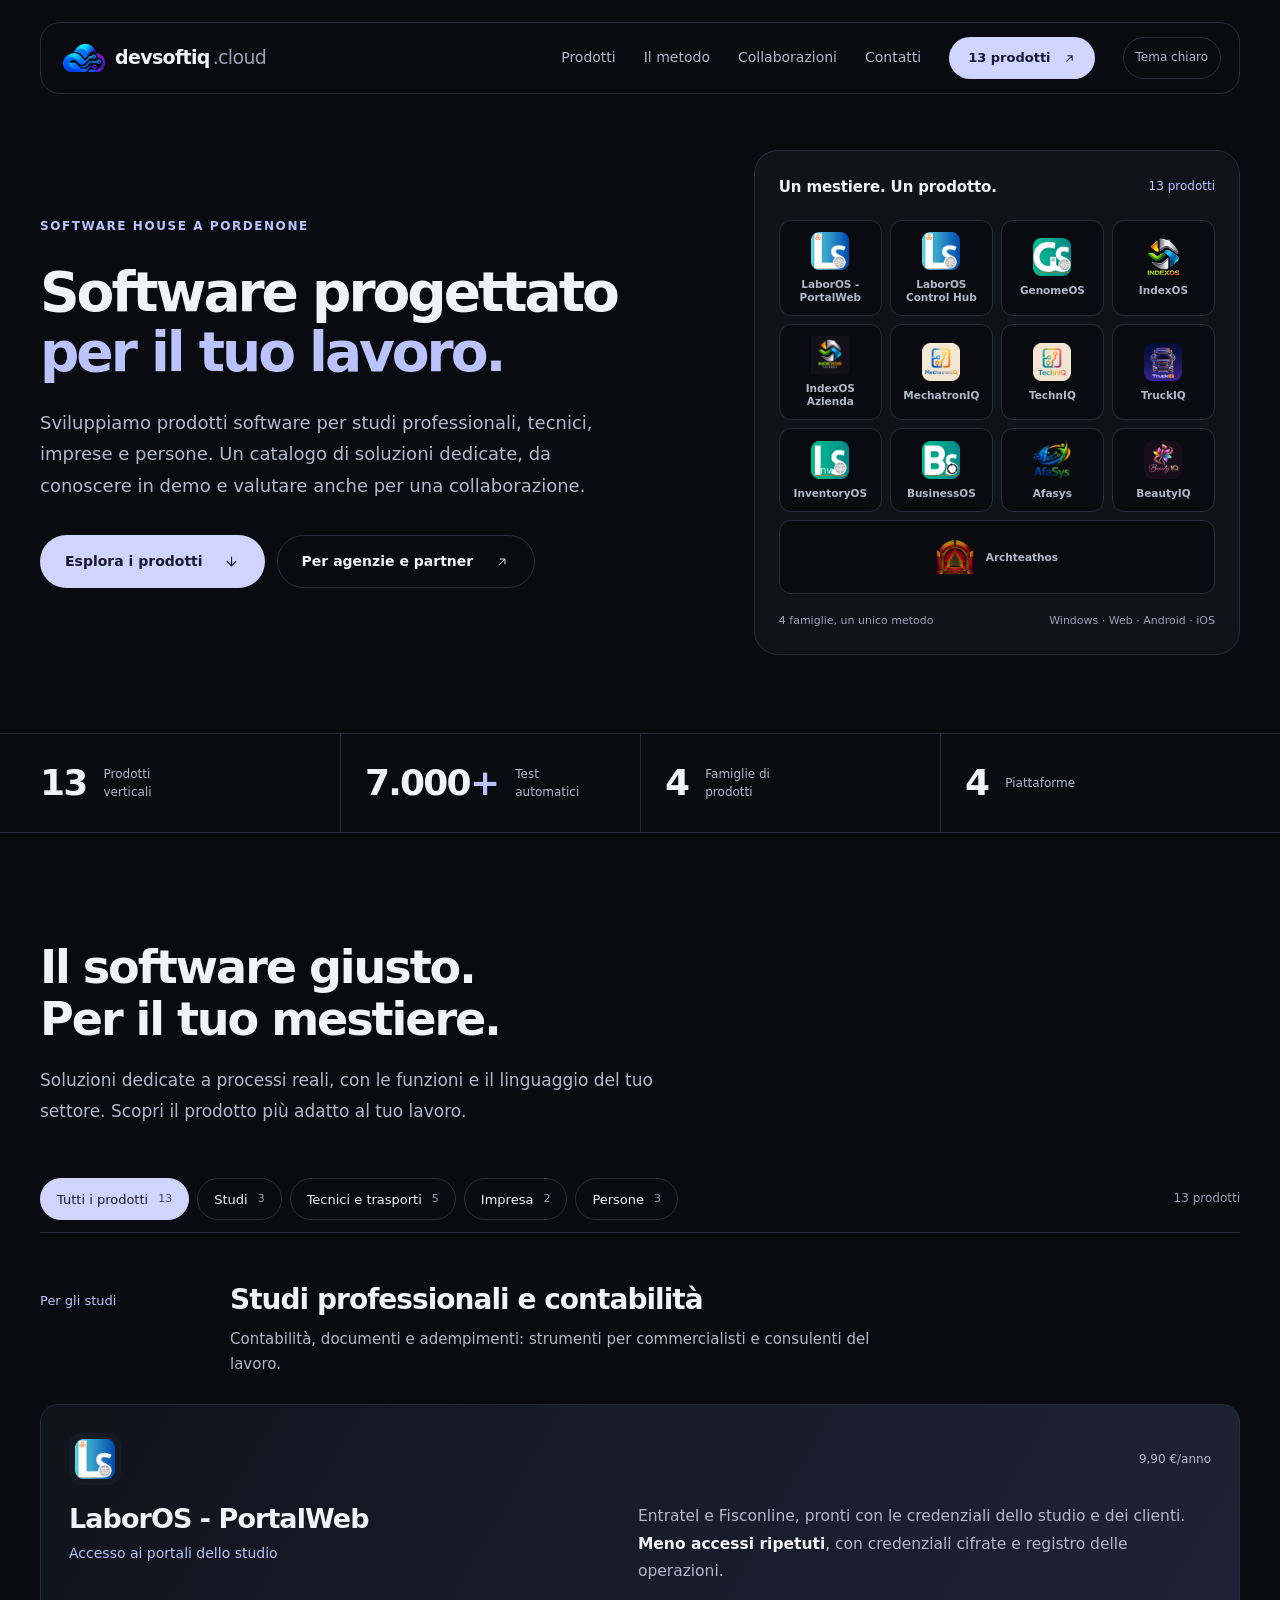
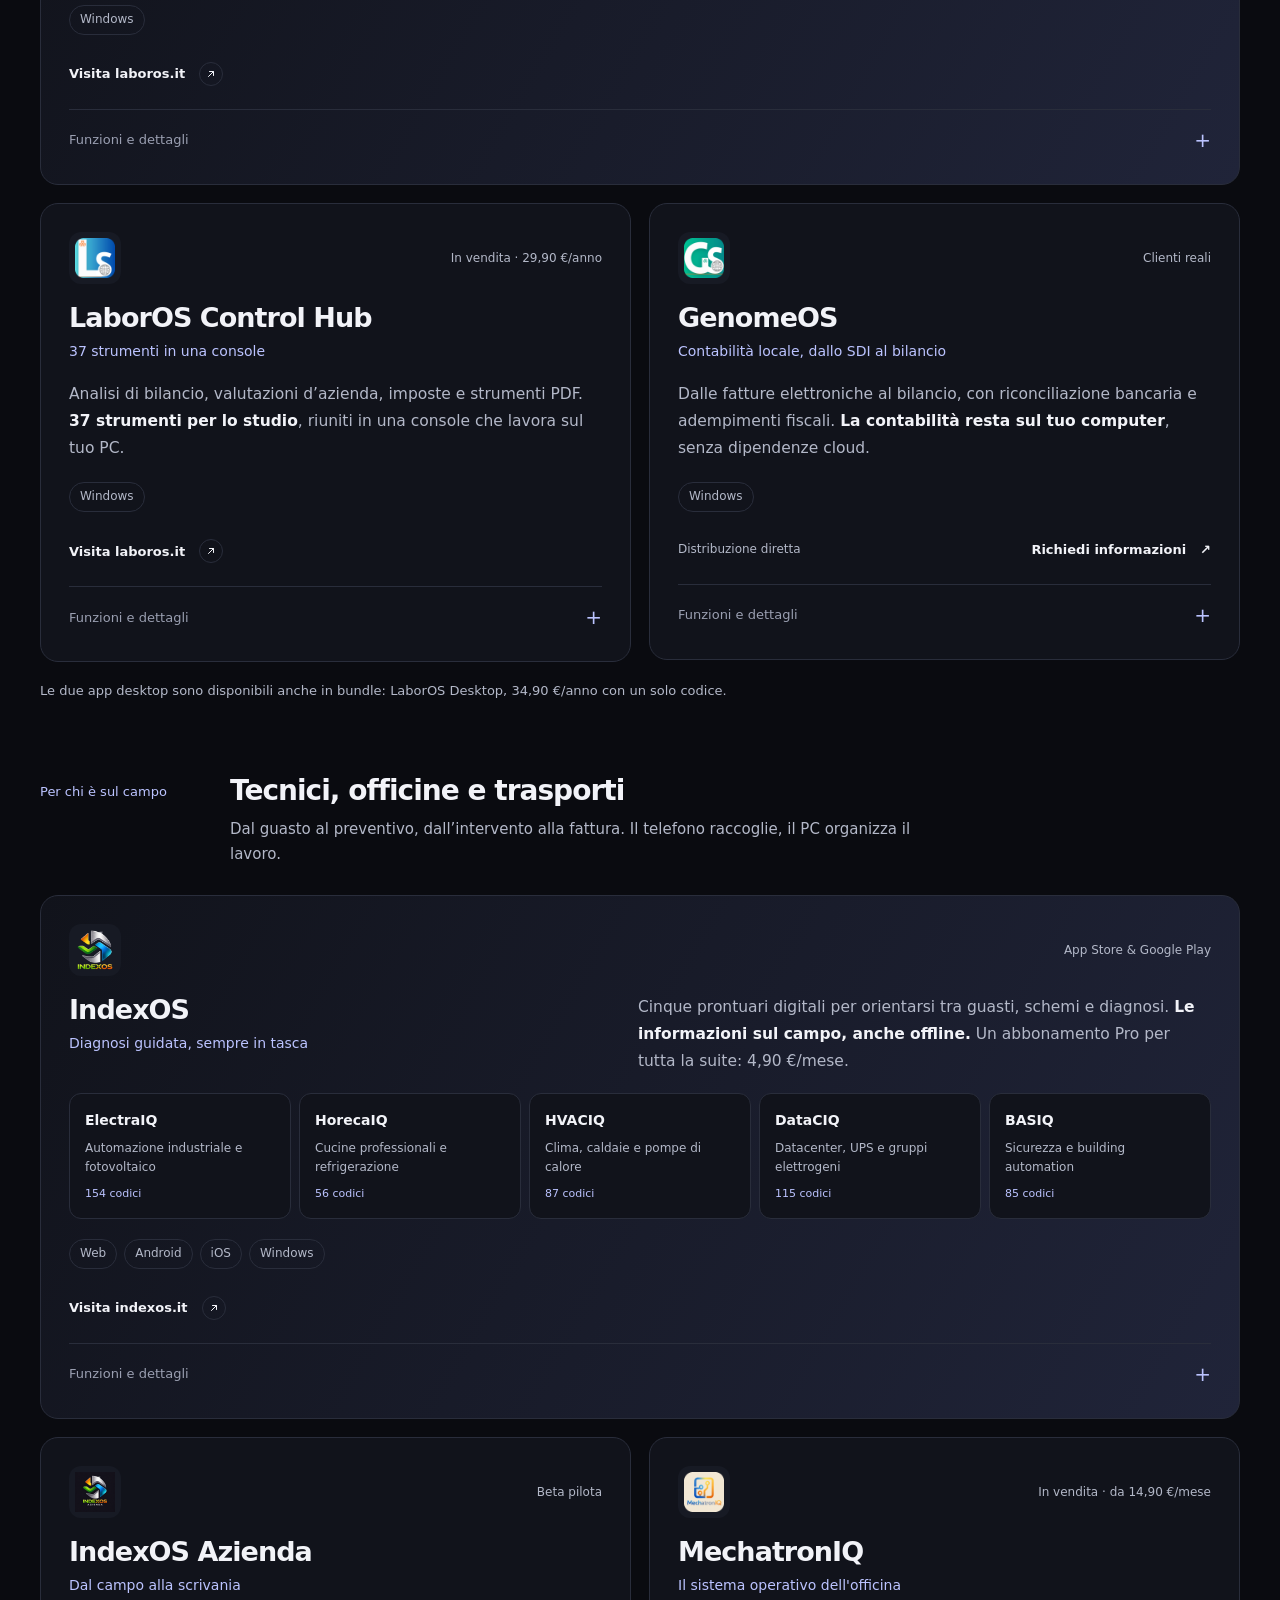
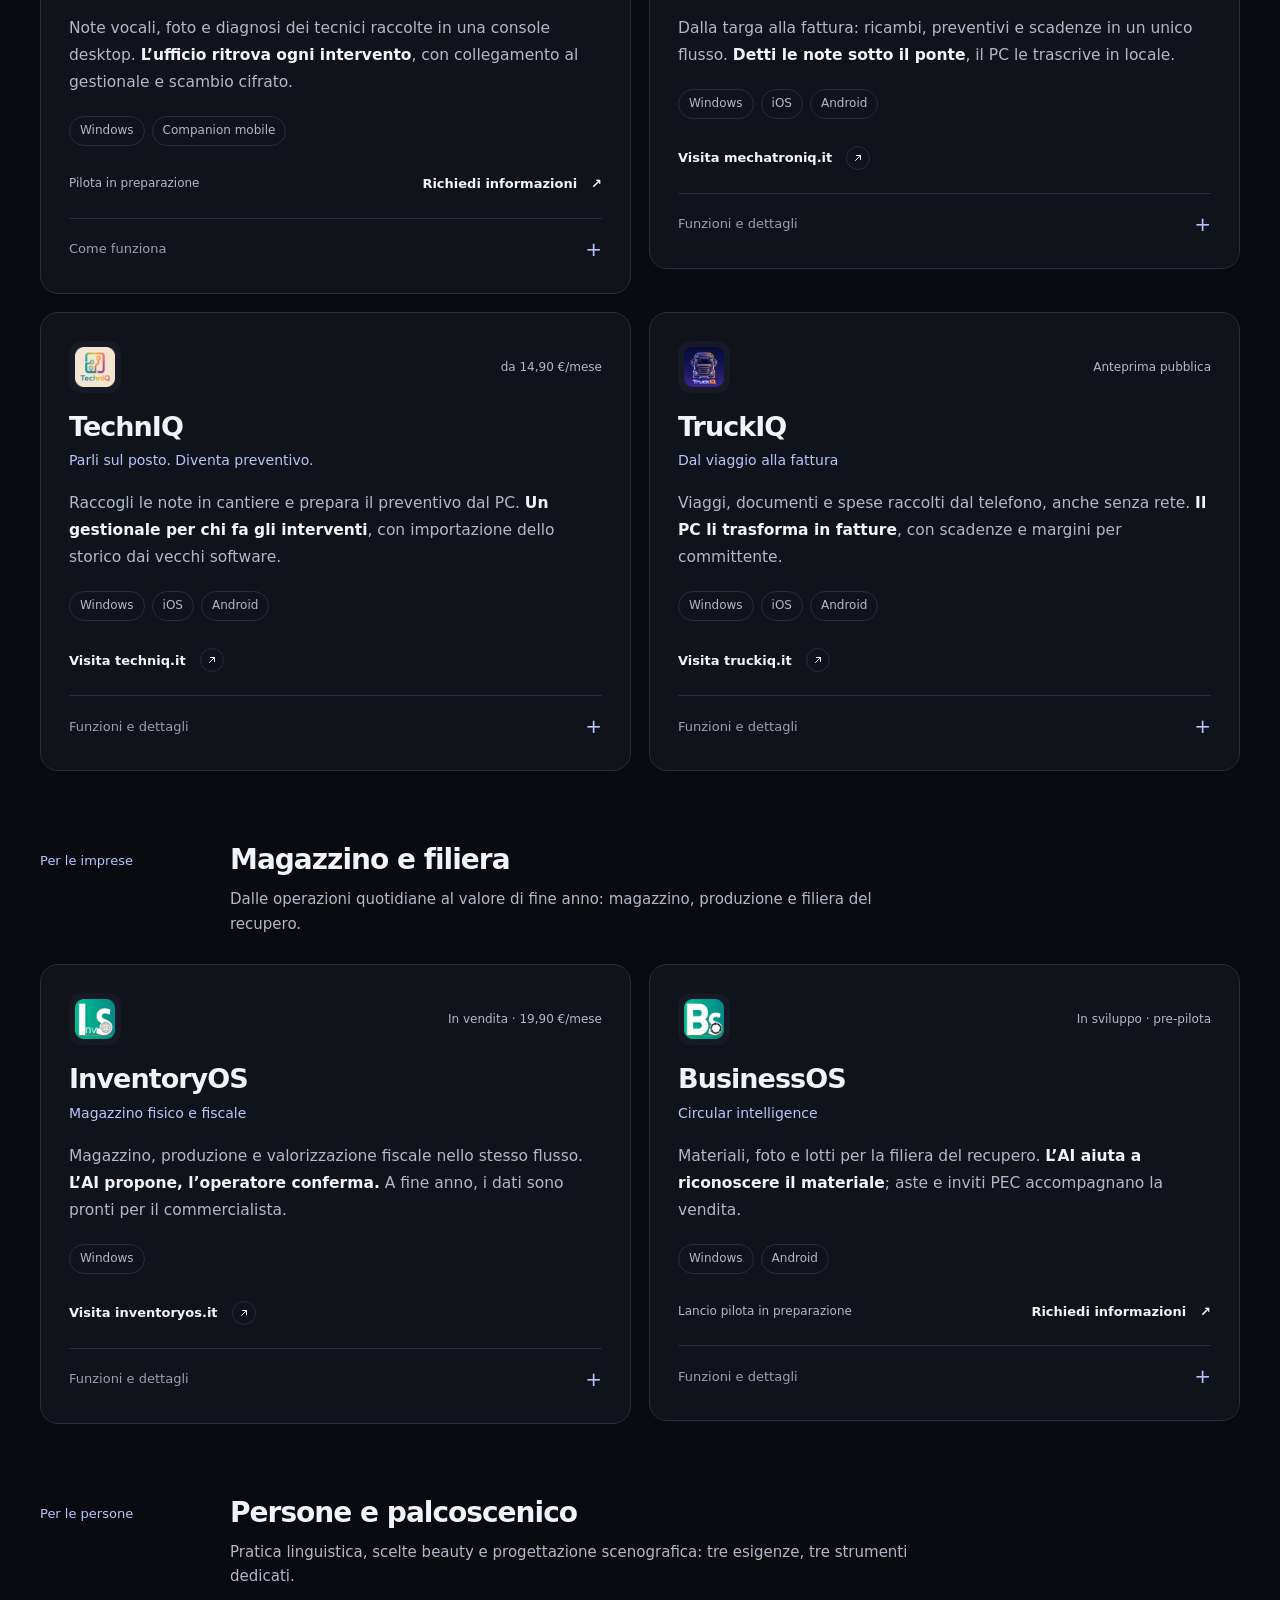
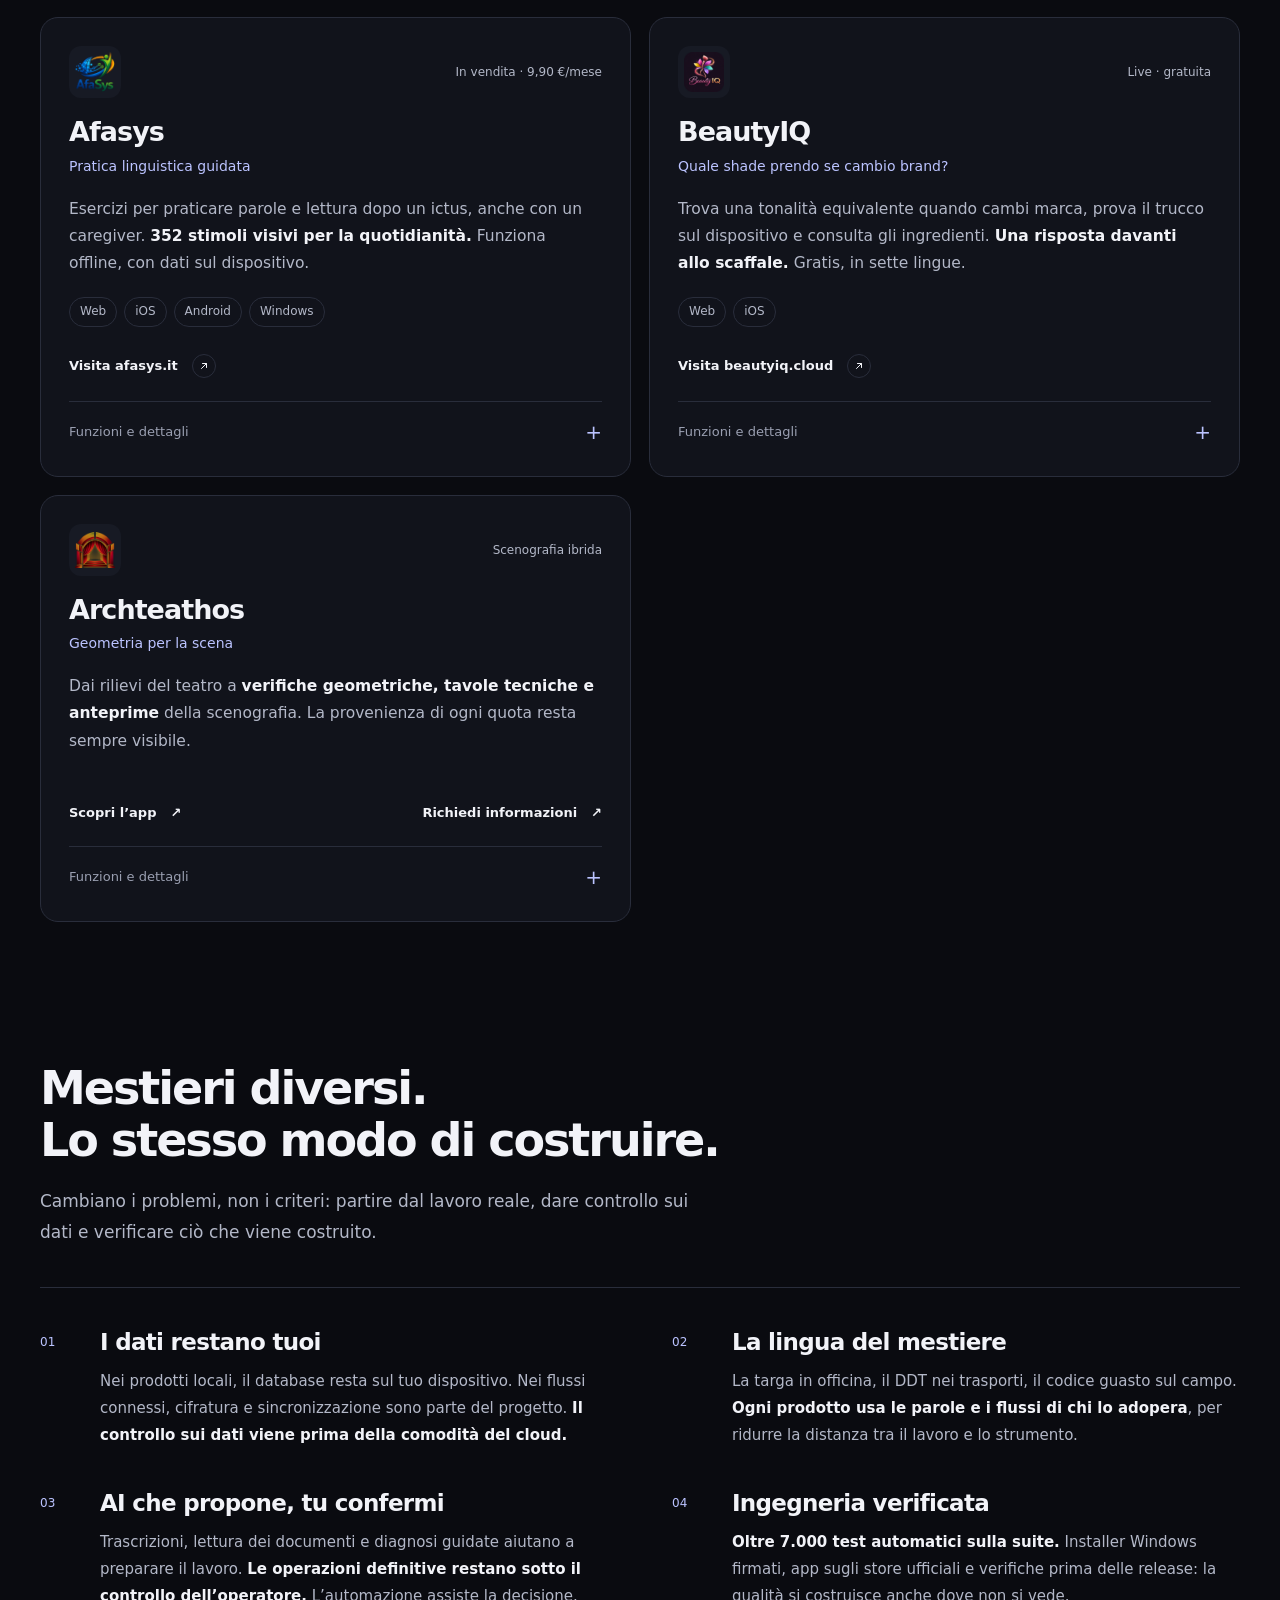
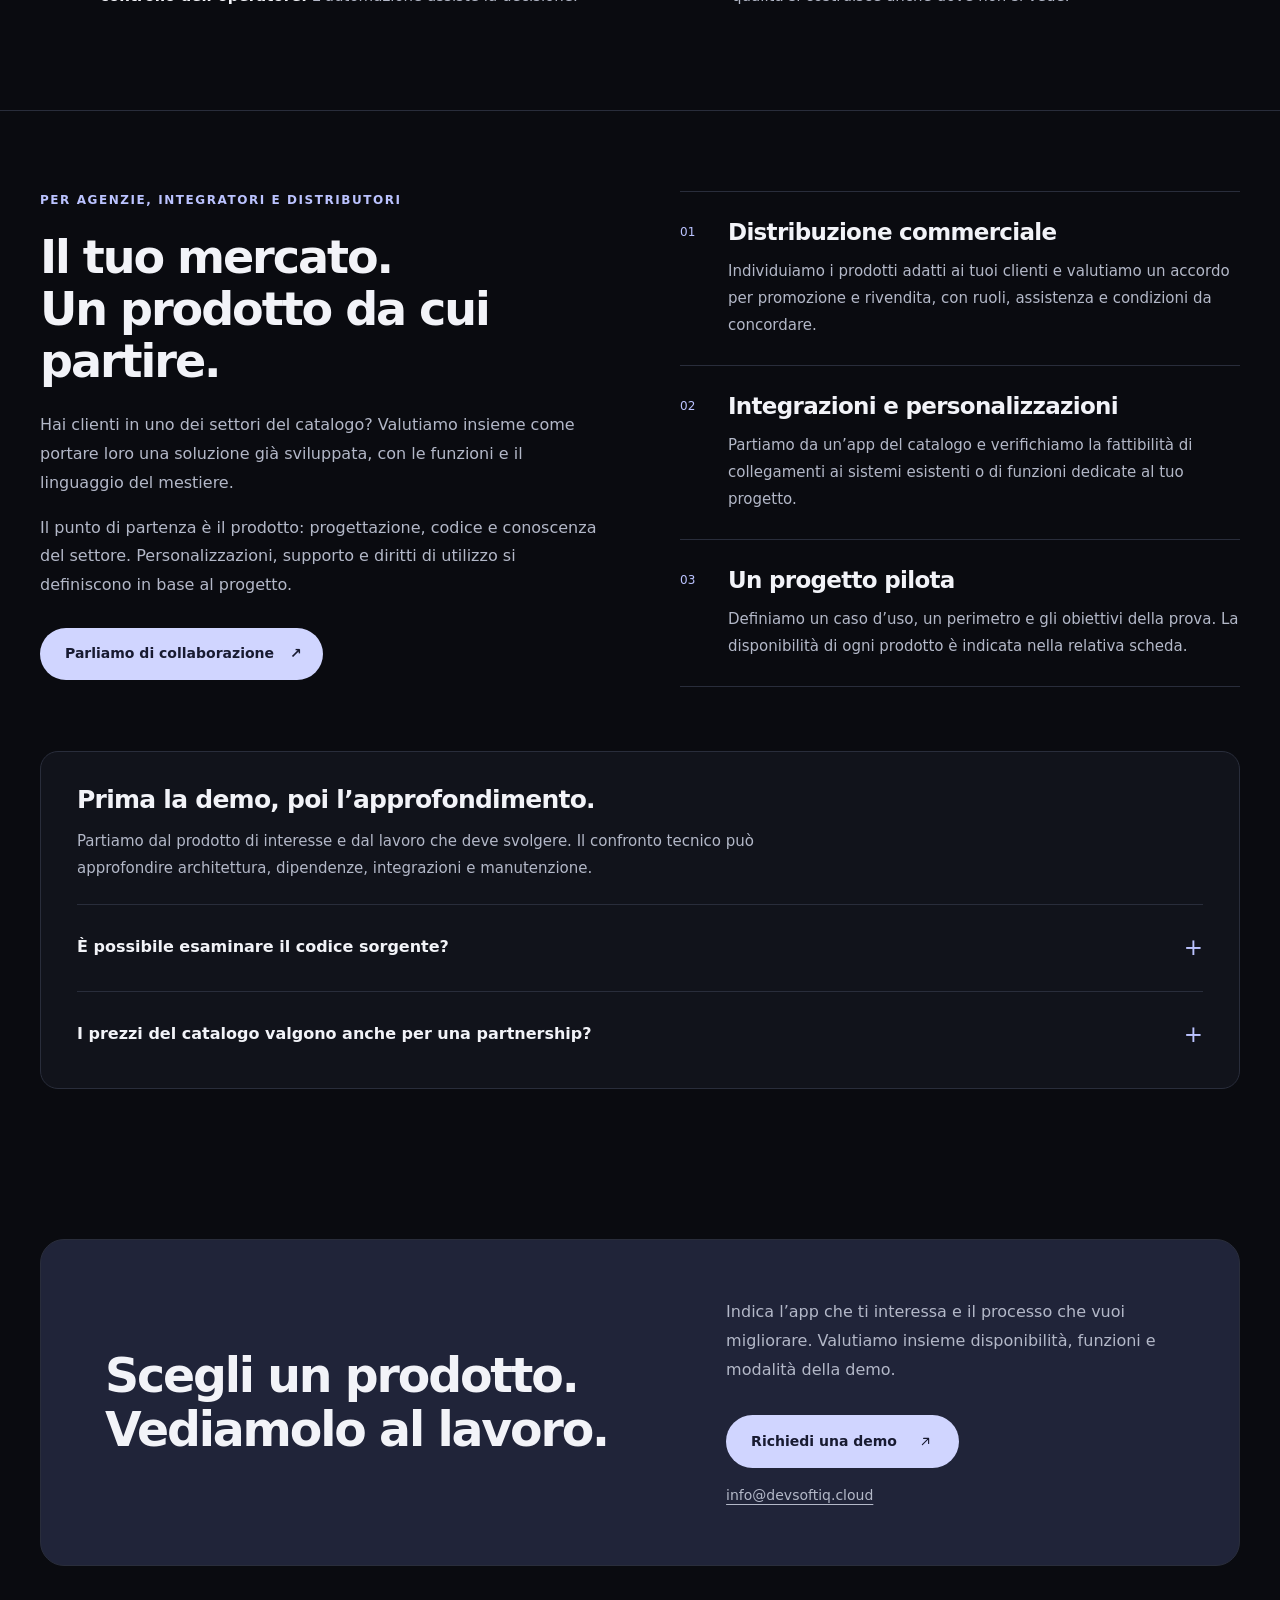
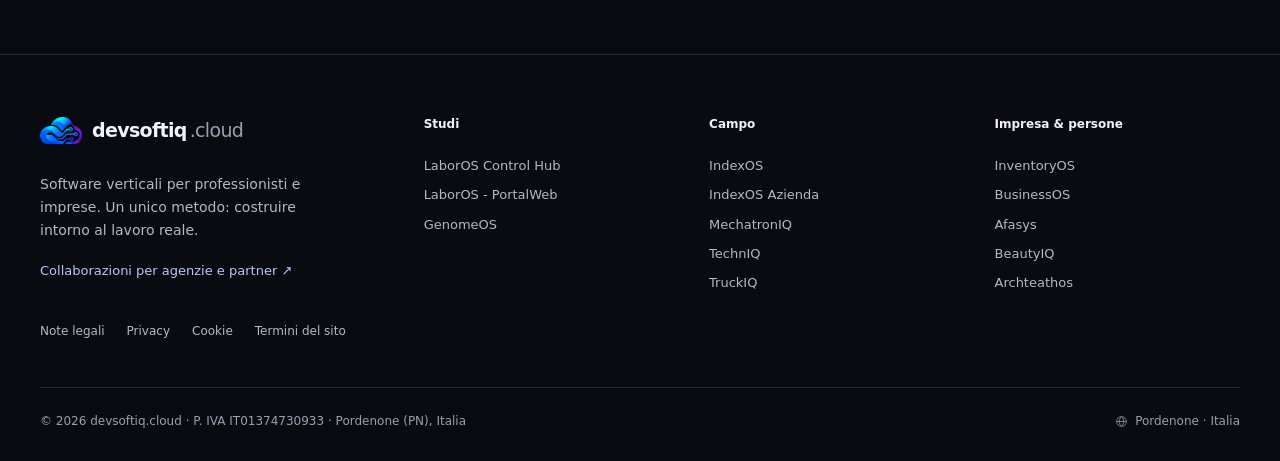
==== commit ee928421: "Publish Archteathos landing with DevSoftIQ legal details" ====
--- a/index.html
+++ b/index.html
@@ -194,8 +194,8 @@
           "@type": "ListItem",
           "position": 13,
           "name": "Archteathos",
-          "description": "Dai documenti del teatro alla verifica di fattibilità, alle tavole e ai fondali. Nato per una tournée reale, con la provenienza di ogni quota sempre visibile.",
-          "url": "https://devsoftiq.cloud/#archteathos",
+          "description": "Dai rilievi del teatro a verifiche geometriche, tavole tecniche e anteprime della scenografia, con la provenienza di ogni quota sempre visibile.",
+          "url": "https://devsoftiq.cloud/archteathos/",
           "image": "https://devsoftiq.cloud/assets/logos/archteathos.png"
         }
       ]
@@ -611,22 +611,19 @@
           <div class="core">
             <div class="card-top">
               <div class="mono"><img src="assets/logos/archteathos.png" alt="" decoding="async" loading="lazy" width="40" height="40"></div>
-              <span class="chip">In uso su tournée reale</span>
+              <span class="chip">Scenografia ibrida</span>
             </div>
             <div>
               <h4 class="card-name">Archteathos</h4>
-              <div class="card-tag">Geometria scenografica per tournée</div>
-            </div><p class="card-desc">Dai documenti del teatro alla verifica di fattibilità, alle tavole e ai fondali. <strong>Nato per una tournée reale</strong>, con la provenienza di ogni quota sempre visibile.</p>
-
-            <div class="card-chips">
-
-
-            </div>
-
-          <div class="card-actions"><span class="card-nolink">
-              <svg width="13" height="13" viewBox="0 0 24 24" fill="none" aria-hidden="true"><rect x="4" y="10" width="16" height="10" rx="2.5" stroke="currentColor" stroke-width="1.5"></rect><path d="M8 10V7a4 4 0 0 1 8 0v3" stroke="currentColor" stroke-width="1.5"></path></svg>
-              Distribuzione diretta
-            </span><a class="card-link" href="mailto:info@devsoftiq.cloud?subject=Informazioni%20su%20Archteathos">Richiedi informazioni <span aria-hidden="true">↗</span></a></div><details class="product-details"><summary>Funzioni e dettagli</summary><p class="card-desc">Carica i documenti di un teatro (PDF, mail, foto o appunti) e ottieni <strong>verdetto di fattibilità onesto</strong>, tavola tecnica, planimetria quotata e fondale prospettico generato con AI a 3840×1920. Ogni quota dichiara la propria provenienza. Nato sul Barbiere di Siviglia, in tournée sui palchi del Nord-Est.</p><div class="card-chips"><span class="p-chip">Desktop · agente AI</span><span class="p-chip">13 sale censite</span></div></details></div>
+              <div class="card-tag">Geometria per la scena</div>
+            </div><p class="card-desc">Dai rilievi del teatro a <strong>verifiche geometriche, tavole tecniche e anteprime</strong> della scenografia. La provenienza di ogni quota resta sempre visibile.</p>
+
+            <div class="card-chips">
+
+
+            </div>
+
+          <div class="card-actions"><a class="card-link" href="archteathos/">Scopri l’app <span aria-hidden="true">↗</span></a><a class="card-link" href="mailto:info@devsoftiq.cloud?subject=Informazioni%20su%20Archteathos">Richiedi informazioni <span aria-hidden="true">↗</span></a></div><details class="product-details"><summary>Funzioni e dettagli</summary><p class="card-desc">Carica i documenti di un teatro (PDF, mail, foto o appunti) e ottieni <strong>verdetto di fattibilità onesto</strong>, tavola tecnica, planimetria quotata e fondale prospettico generato con AI a 3840×1920. Ogni quota dichiara la propria provenienza. Generazione del fondale e render dalla platea sono opzionali.</p><div class="card-chips"><span class="p-chip">Desktop · agente AI</span><span class="p-chip">Fisico + retroproiezione</span></div></details></div>
         </div>
 
       </div>
@@ -776,7 +773,7 @@
         <a href="#businessos">BusinessOS</a>
         <a href="https://www.afasys.it" target="_blank" rel="noopener">Afasys</a>
         <a href="https://www.beautyiq.cloud" target="_blank" rel="noopener">BeautyIQ</a>
-        <a href="#archteathos">Archteathos</a>
+        <a href="archteathos/">Archteathos</a>
       </div>
     </div>
     <nav class="legal-links" aria-label="Informazioni legali"><a href="note-legali.html">Note legali</a><a href="privacy.html">Privacy</a><a href="cookie.html">Cookie</a><a href="termini.html">Termini del sito</a></nav>
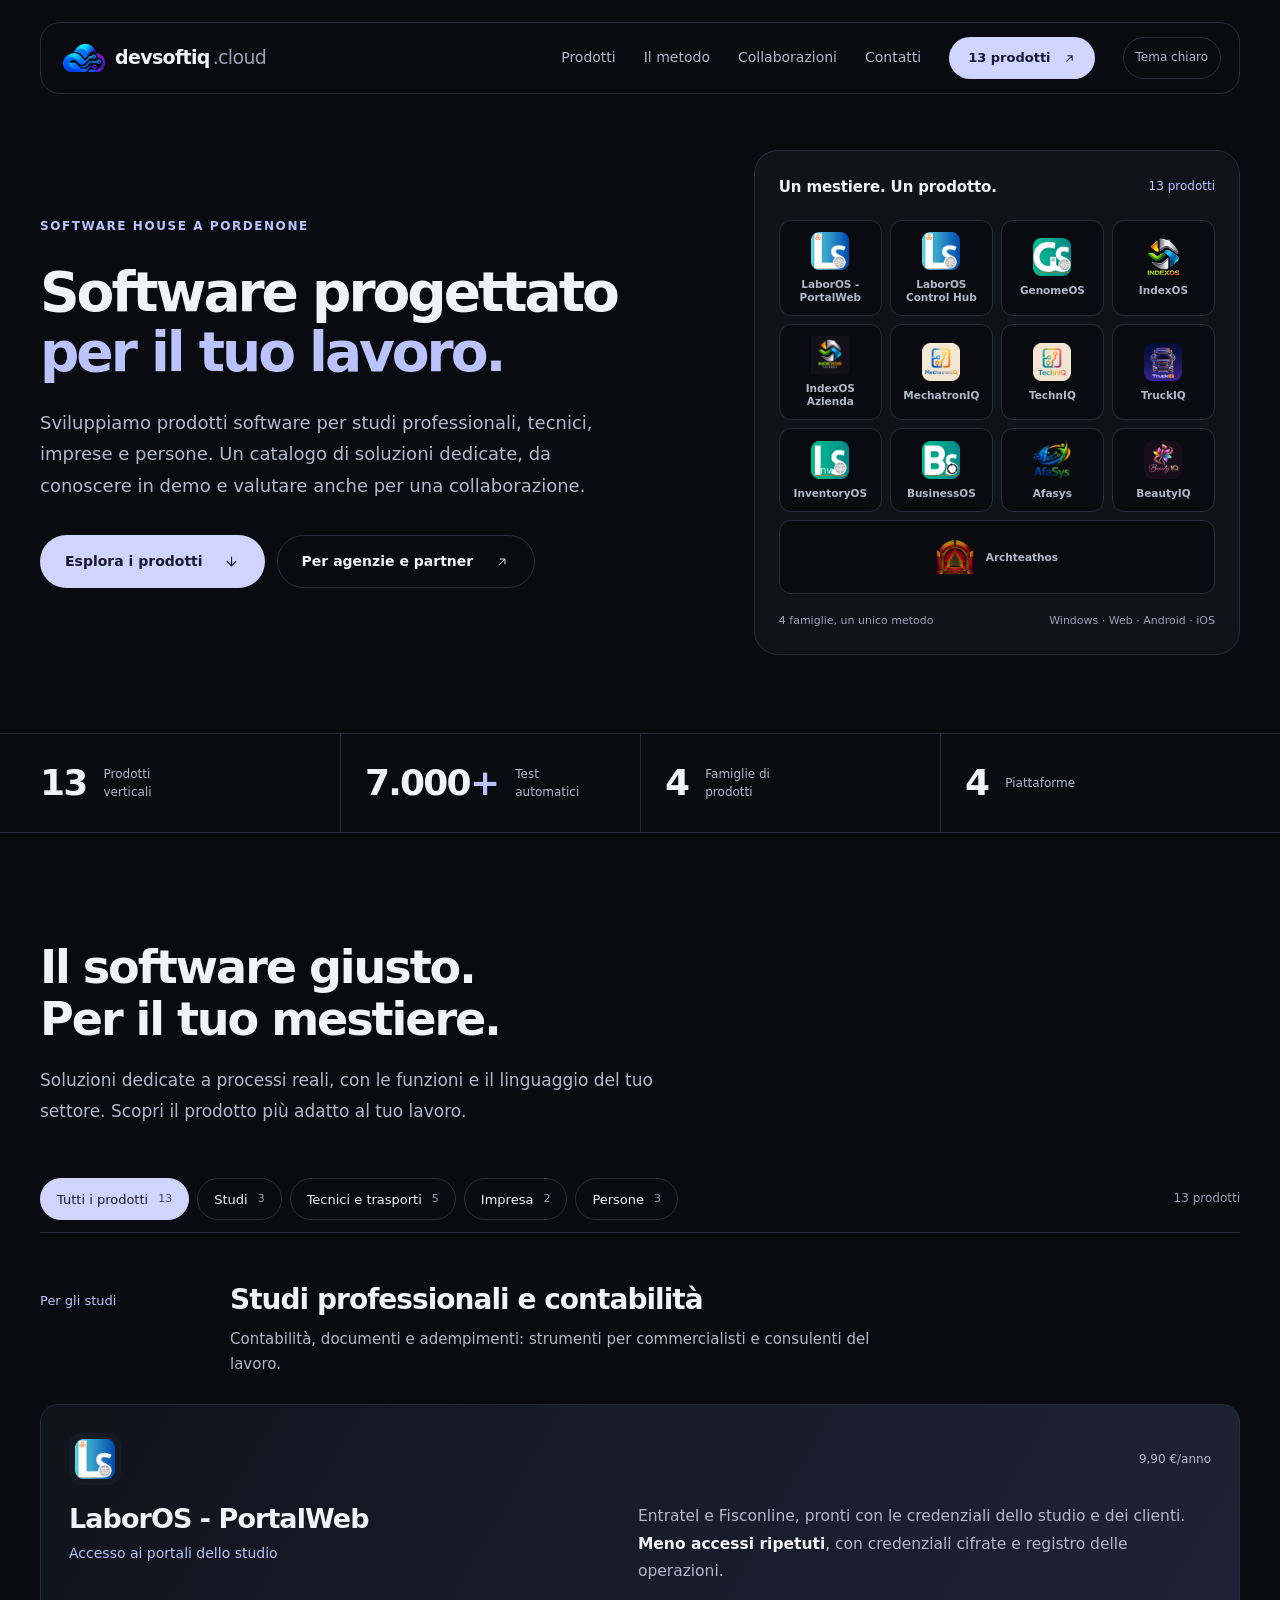
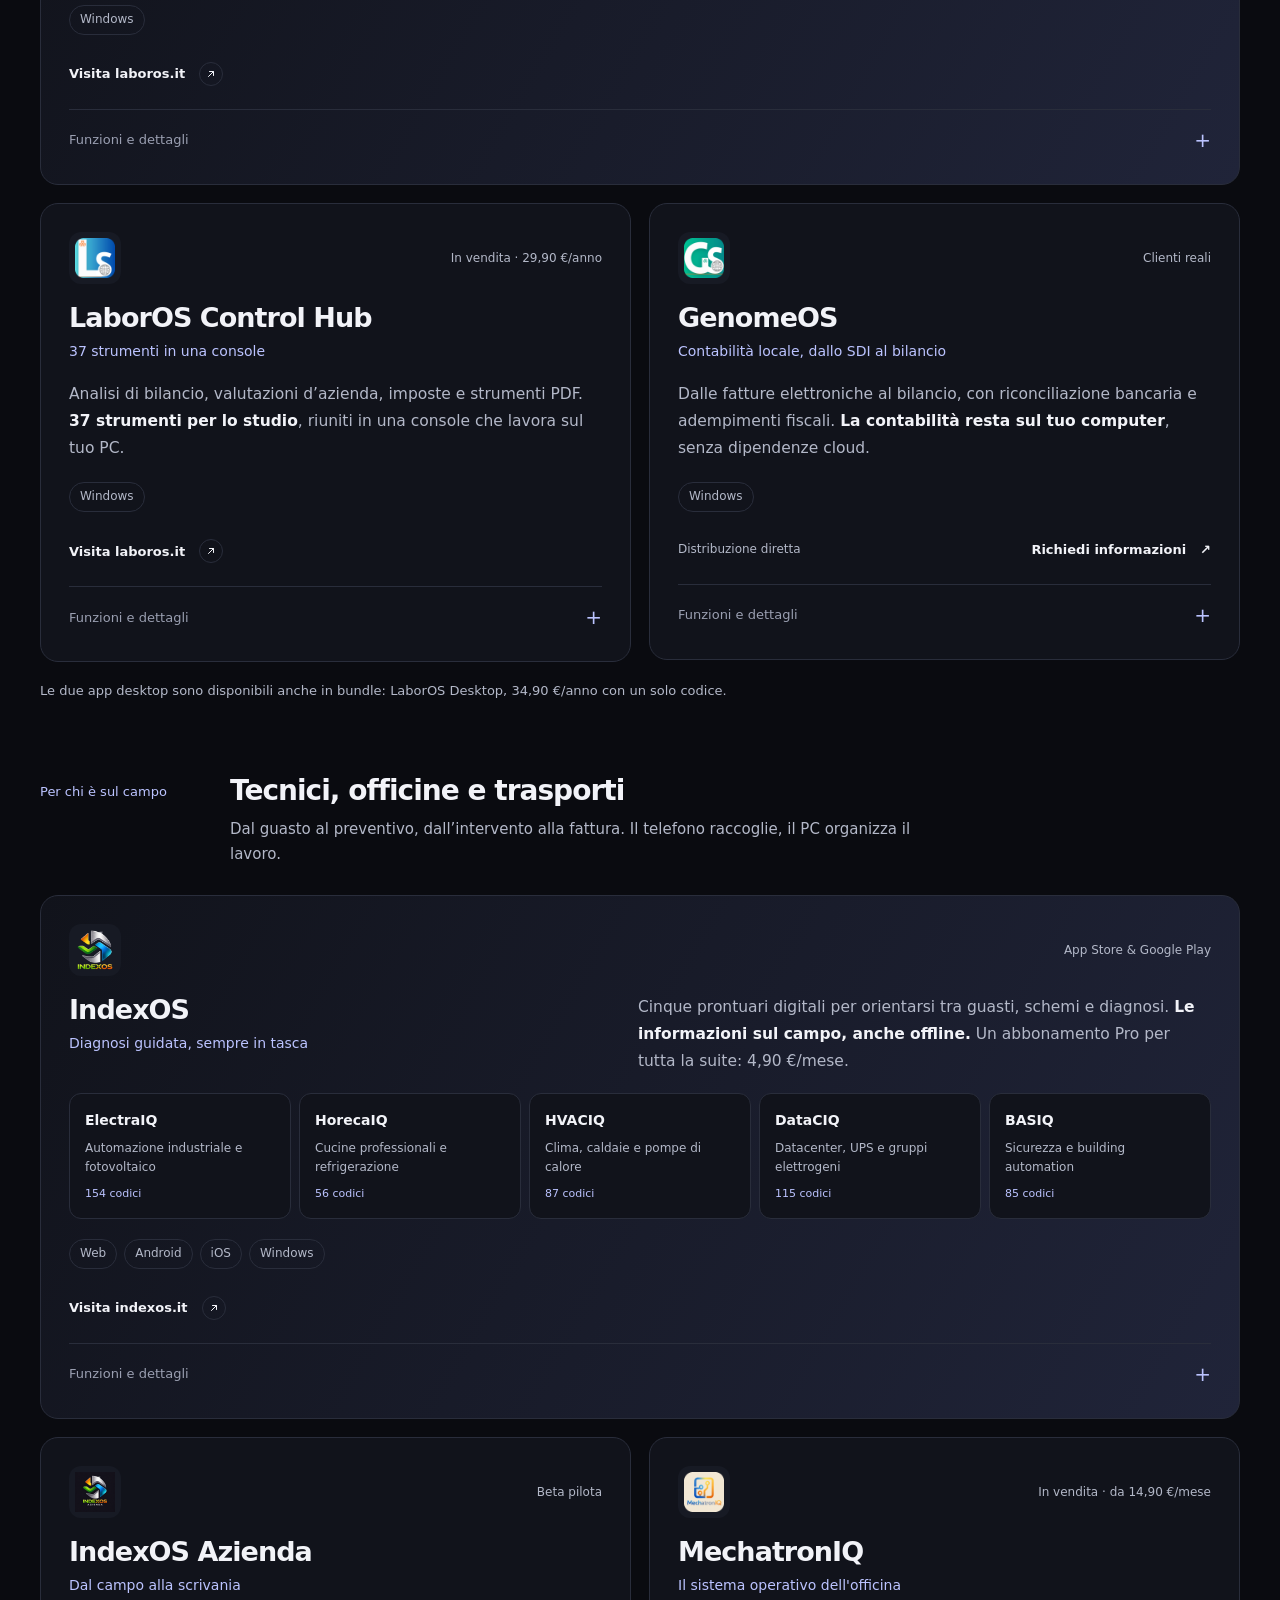
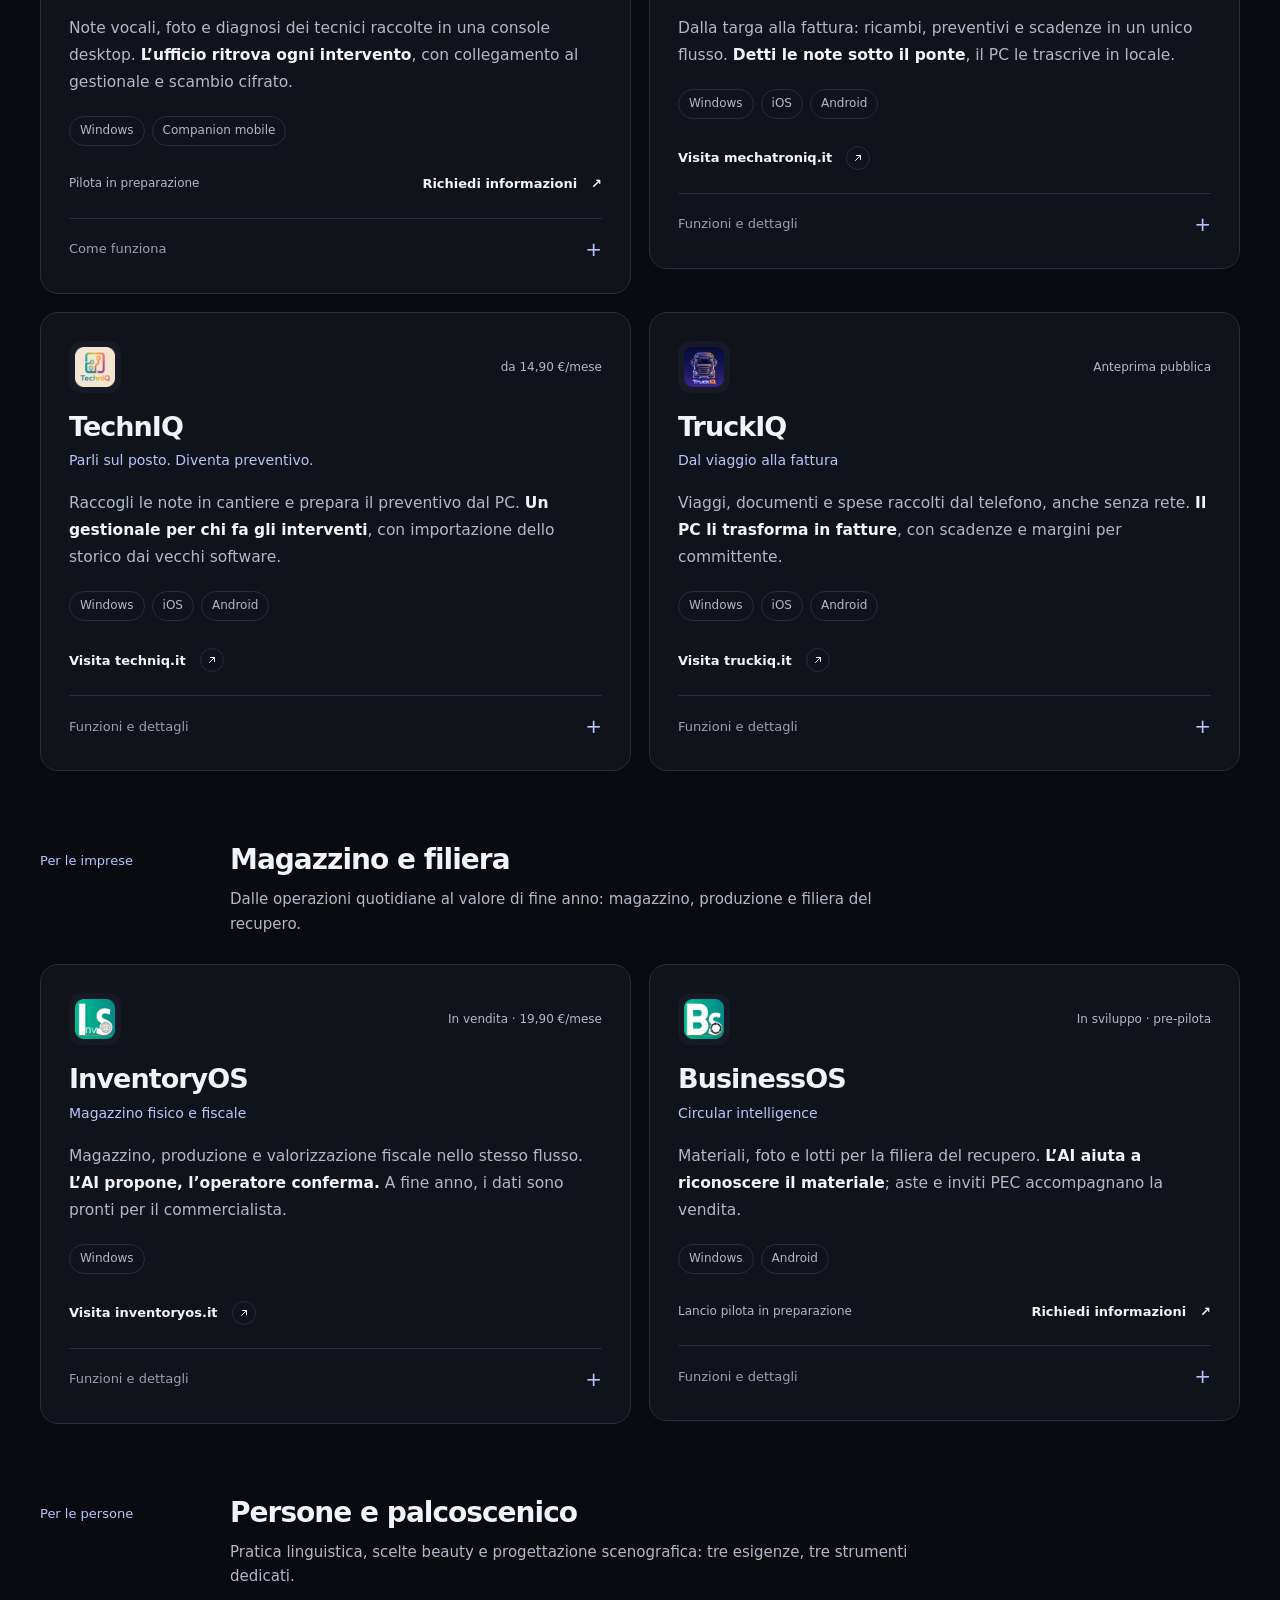
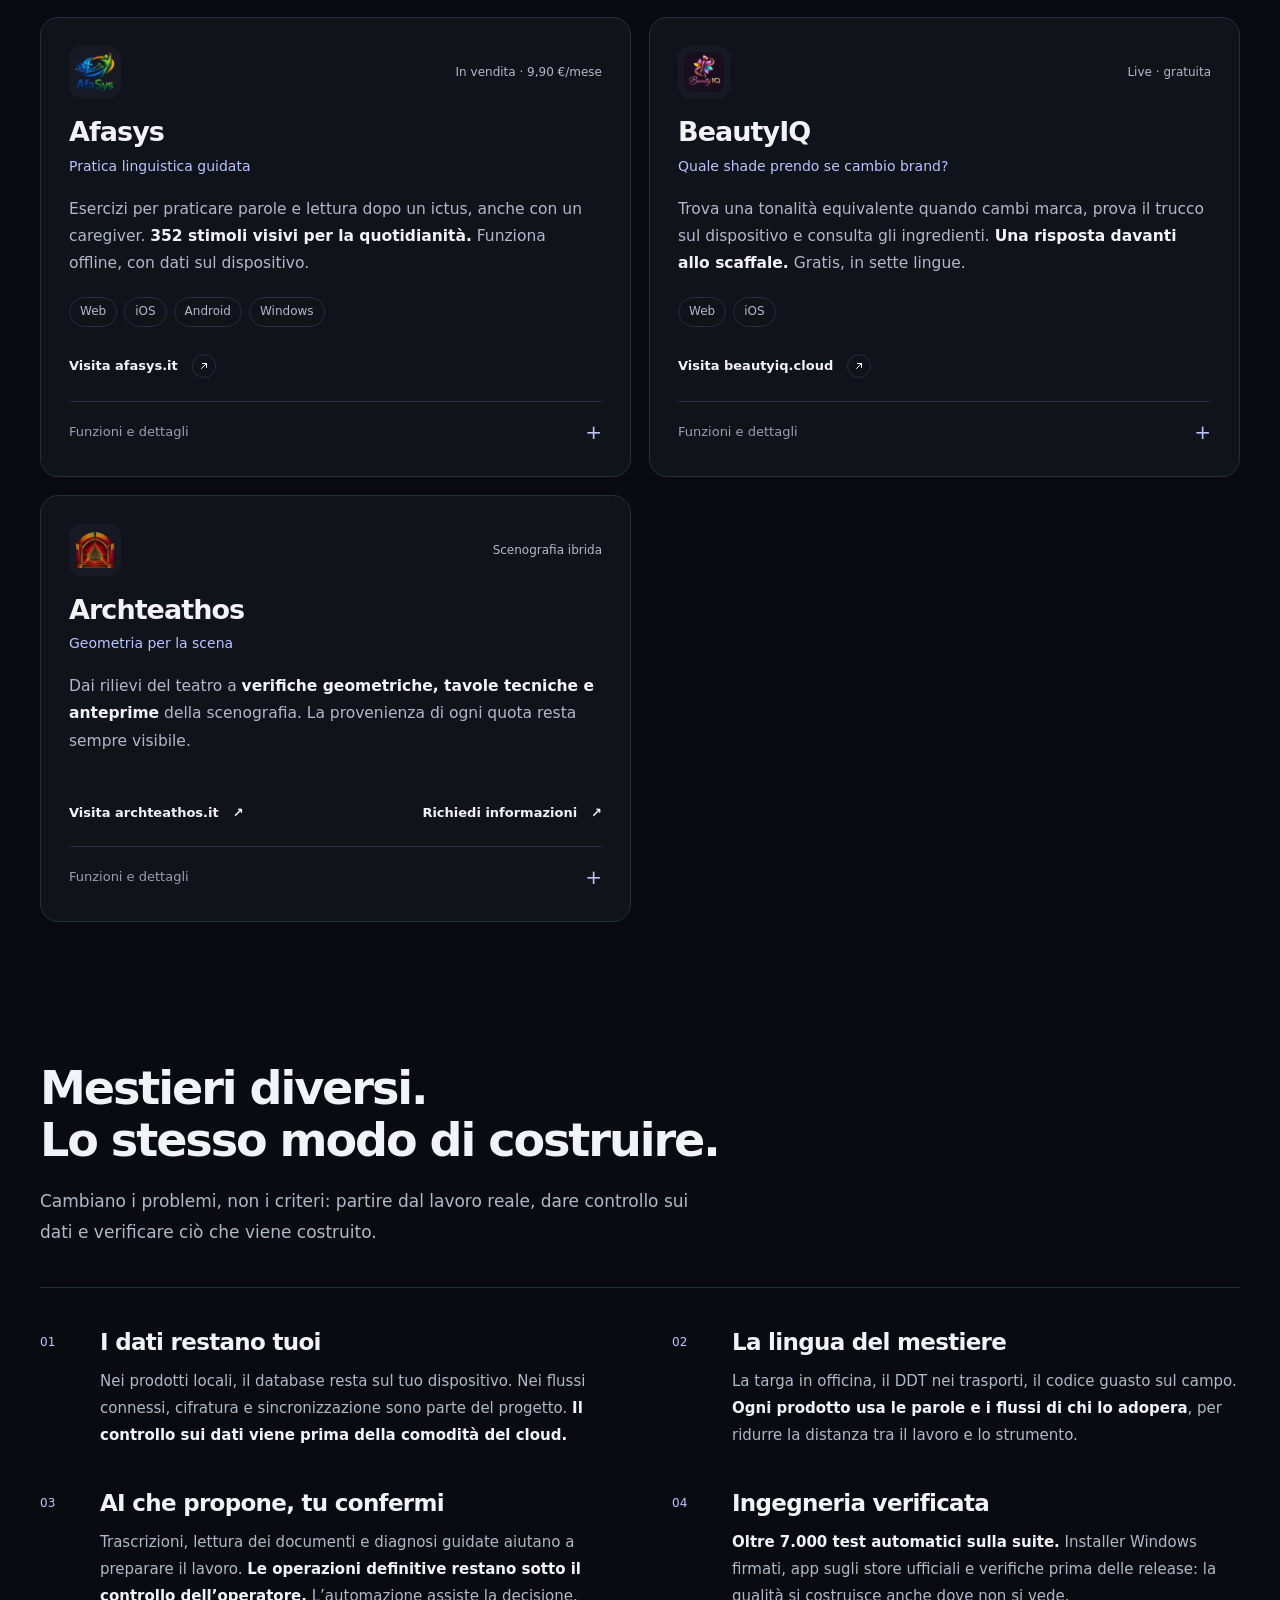
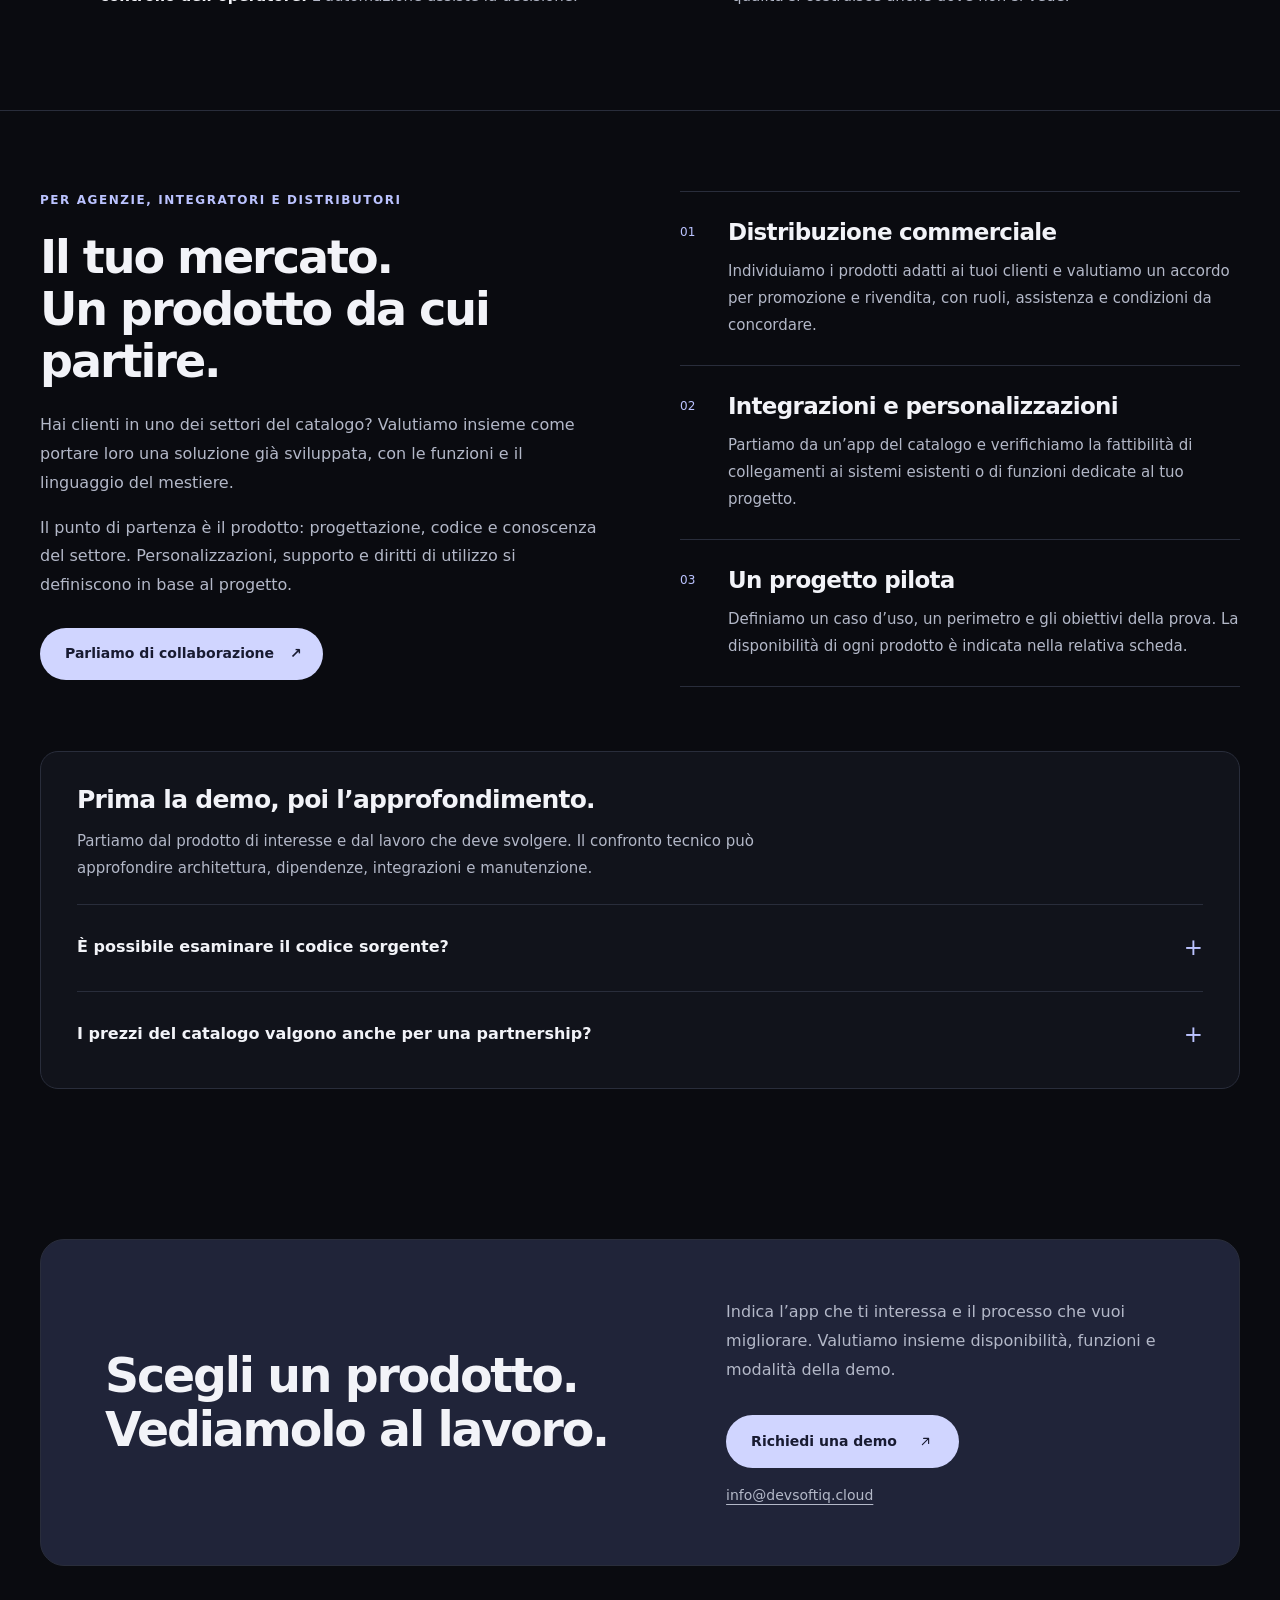
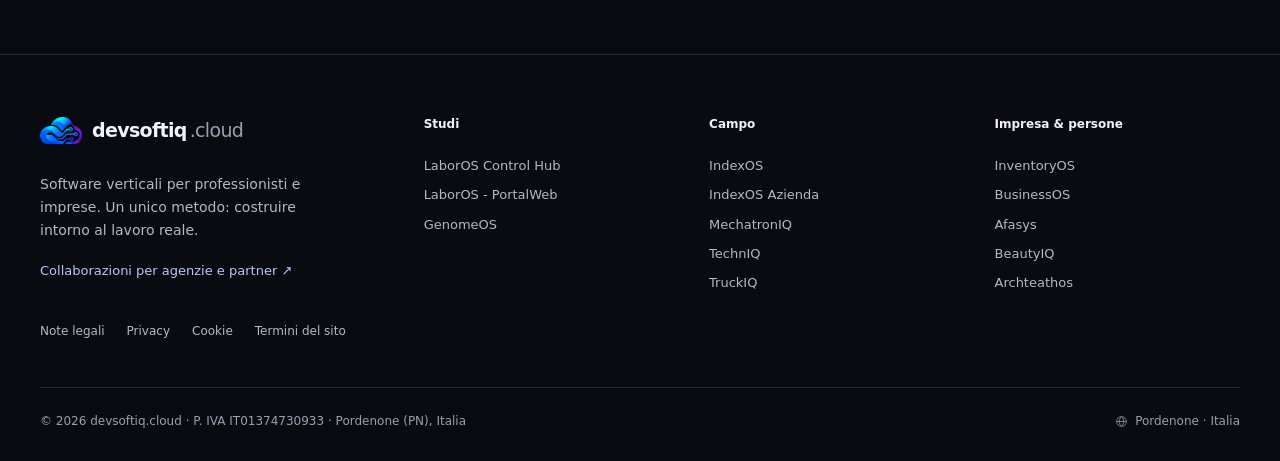
==== commit f7aa0efc: "Link Archteathos catalogue entry to dedicated domain" ====
--- a/index.html
+++ b/index.html
@@ -195,7 +195,7 @@
           "position": 13,
           "name": "Archteathos",
           "description": "Dai rilievi del teatro a verifiche geometriche, tavole tecniche e anteprime della scenografia, con la provenienza di ogni quota sempre visibile.",
-          "url": "https://devsoftiq.cloud/archteathos/",
+          "url": "https://archteathos.it/",
           "image": "https://devsoftiq.cloud/assets/logos/archteathos.png"
         }
       ]
@@ -623,7 +623,7 @@
 
             </div>
 
-          <div class="card-actions"><a class="card-link" href="archteathos/">Scopri l’app <span aria-hidden="true">↗</span></a><a class="card-link" href="mailto:info@devsoftiq.cloud?subject=Informazioni%20su%20Archteathos">Richiedi informazioni <span aria-hidden="true">↗</span></a></div><details class="product-details"><summary>Funzioni e dettagli</summary><p class="card-desc">Carica i documenti di un teatro (PDF, mail, foto o appunti) e ottieni <strong>verdetto di fattibilità onesto</strong>, tavola tecnica, planimetria quotata e fondale prospettico generato con AI a 3840×1920. Ogni quota dichiara la propria provenienza. Generazione del fondale e render dalla platea sono opzionali.</p><div class="card-chips"><span class="p-chip">Desktop · agente AI</span><span class="p-chip">Fisico + retroproiezione</span></div></details></div>
+          <div class="card-actions"><a class="card-link" href="https://archteathos.it/">Visita archteathos.it <span aria-hidden="true">↗</span></a><a class="card-link" href="mailto:info@archteathos.it?subject=Informazioni%20su%20Archteathos">Richiedi informazioni <span aria-hidden="true">↗</span></a></div><details class="product-details"><summary>Funzioni e dettagli</summary><p class="card-desc">Carica i documenti di un teatro (PDF, mail, foto o appunti) e ottieni <strong>verdetto di fattibilità onesto</strong>, tavola tecnica, planimetria quotata e fondale prospettico generato con AI a 3840×1920. Ogni quota dichiara la propria provenienza. Generazione del fondale e render dalla platea sono opzionali.</p><div class="card-chips"><span class="p-chip">Desktop · agente AI</span><span class="p-chip">Fisico + retroproiezione</span></div></details></div>
         </div>
 
       </div>
@@ -773,7 +773,7 @@
         <a href="#businessos">BusinessOS</a>
         <a href="https://www.afasys.it" target="_blank" rel="noopener">Afasys</a>
         <a href="https://www.beautyiq.cloud" target="_blank" rel="noopener">BeautyIQ</a>
-        <a href="archteathos/">Archteathos</a>
+        <a href="https://archteathos.it/">Archteathos</a>
       </div>
     </div>
     <nav class="legal-links" aria-label="Informazioni legali"><a href="note-legali.html">Note legali</a><a href="privacy.html">Privacy</a><a href="cookie.html">Cookie</a><a href="termini.html">Termini del sito</a></nav>
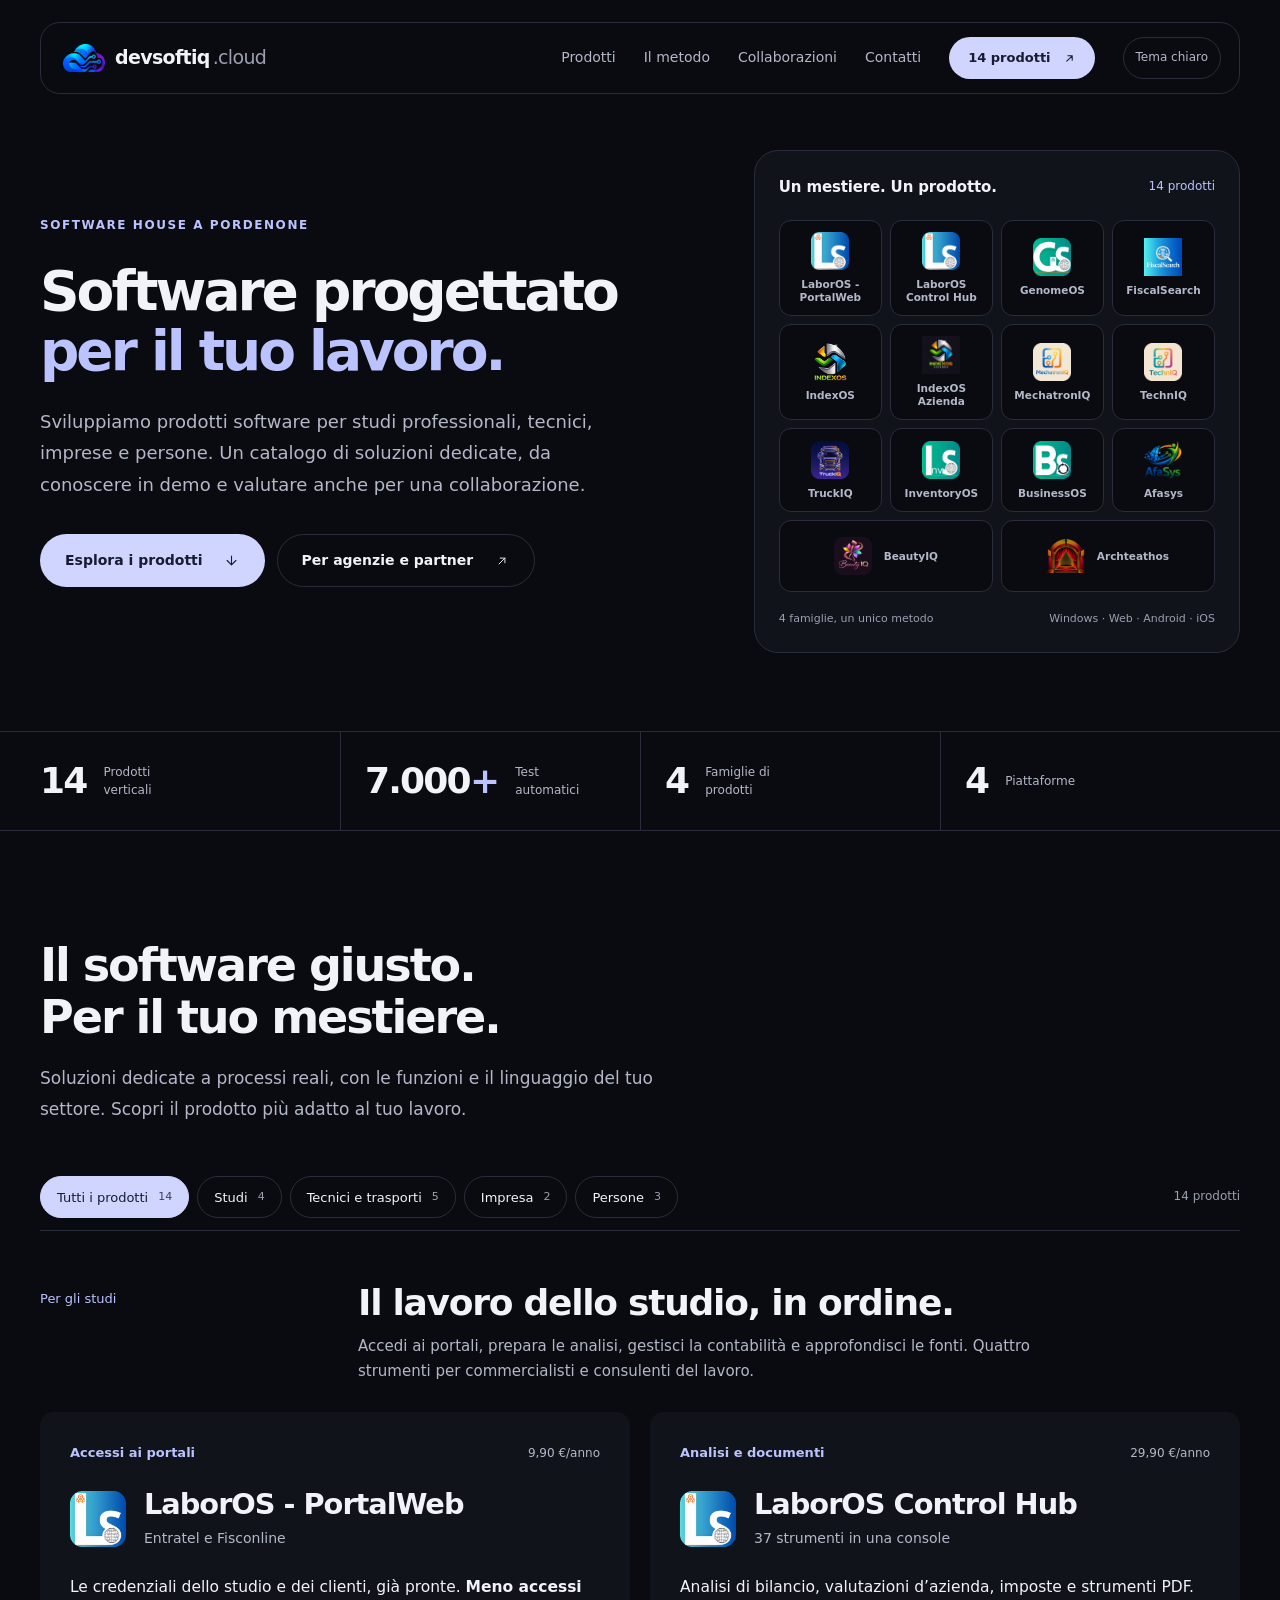
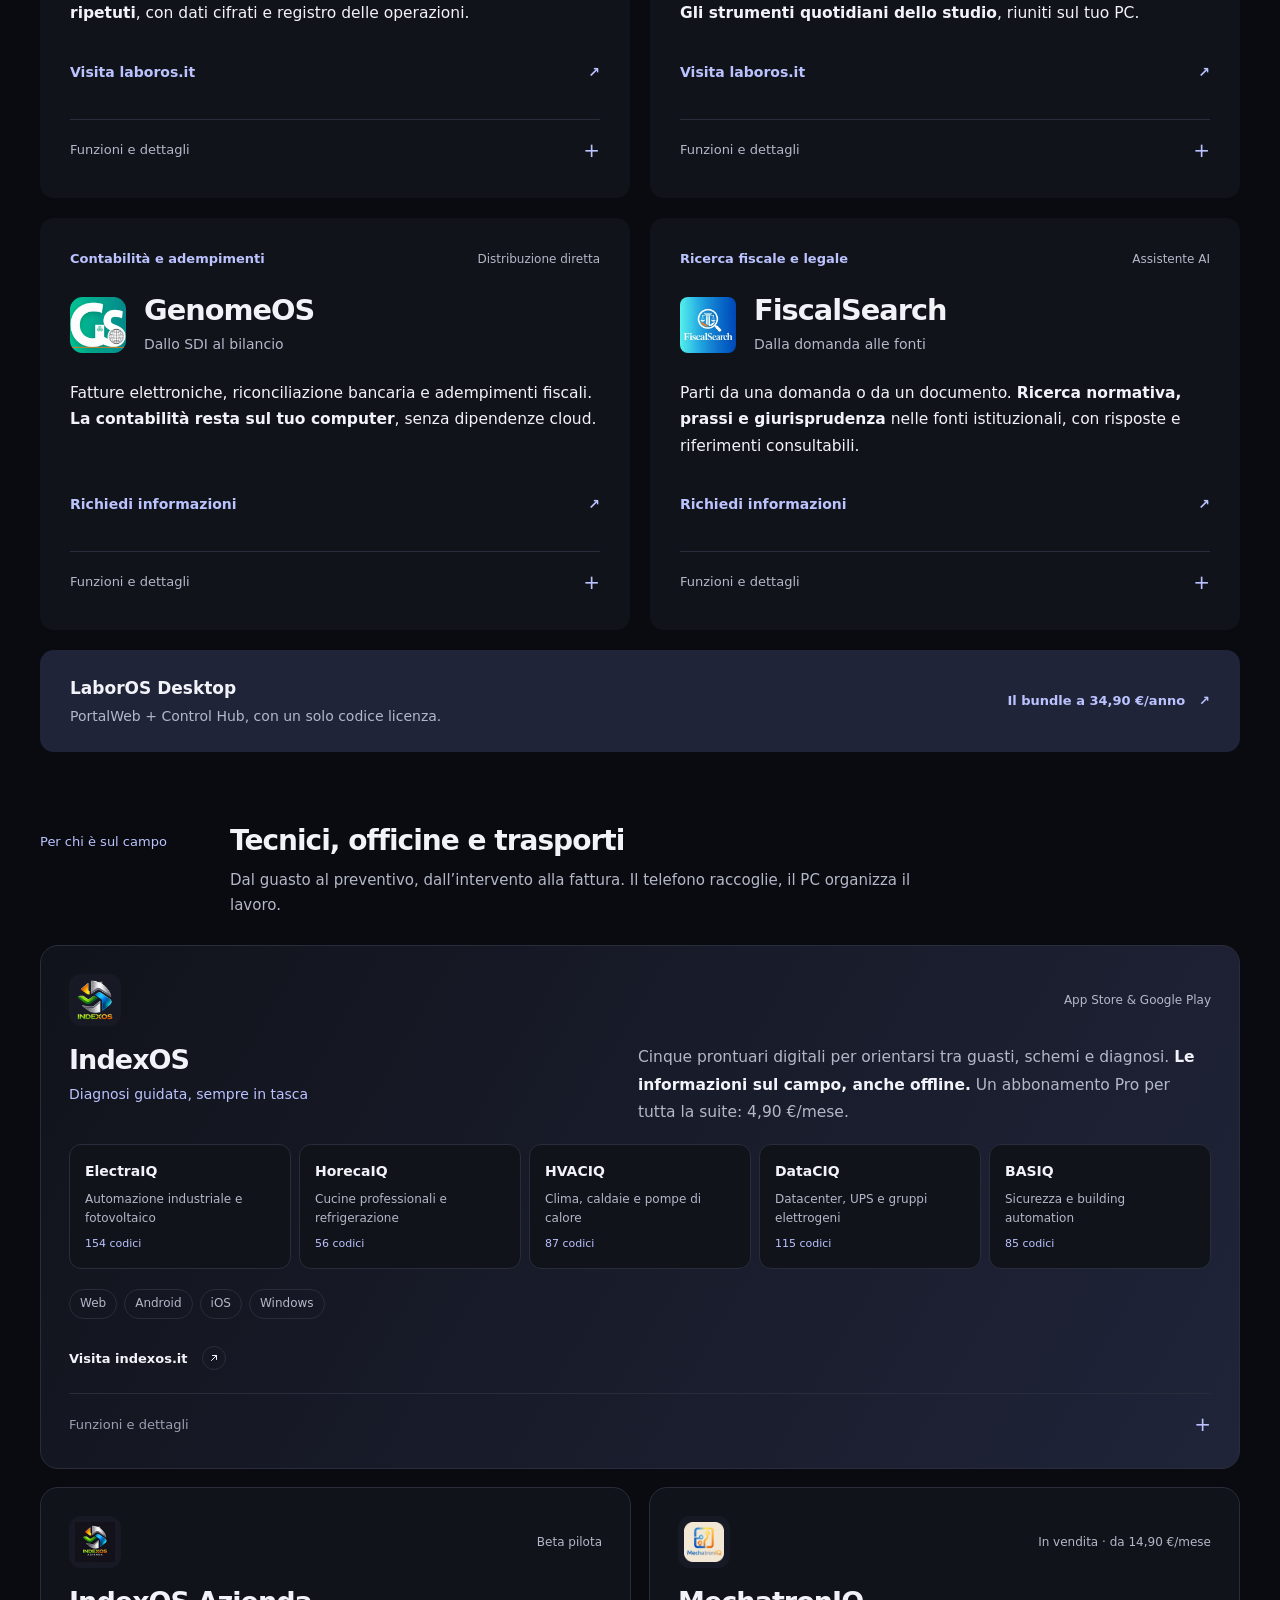
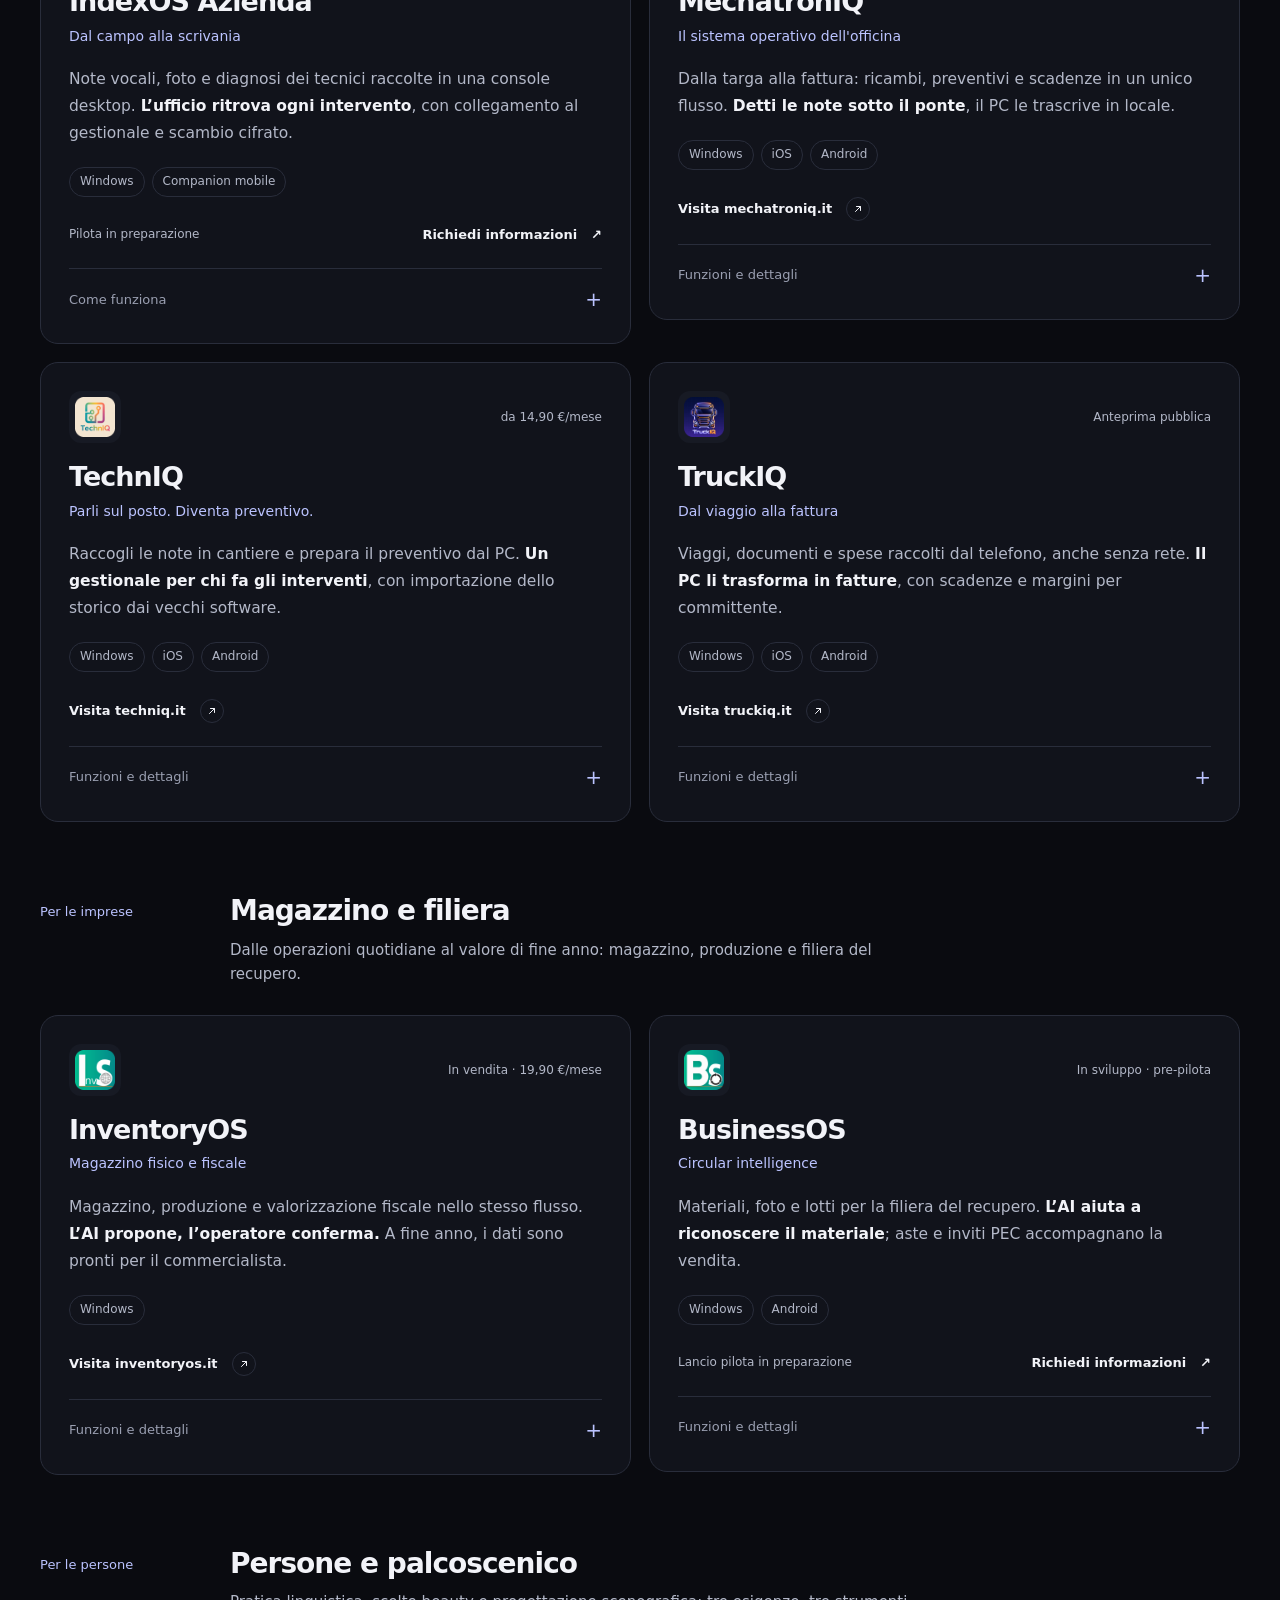
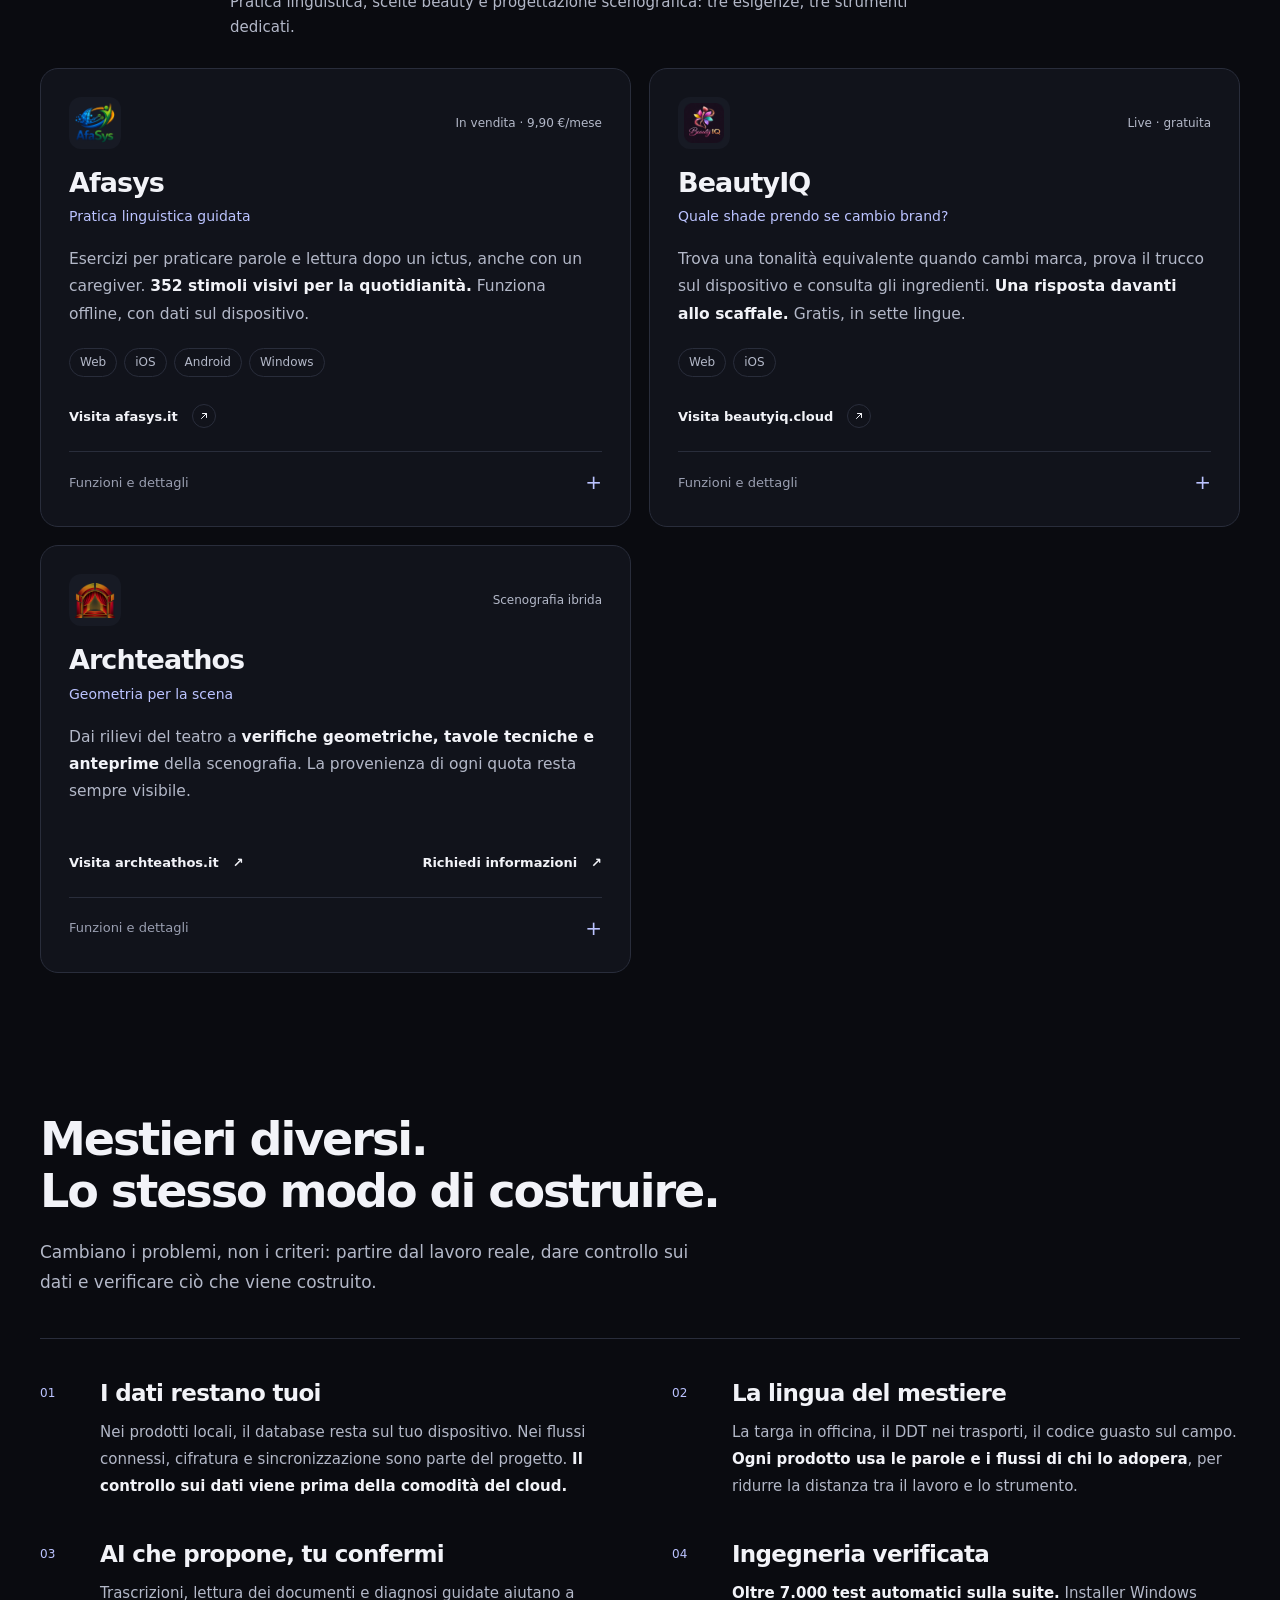
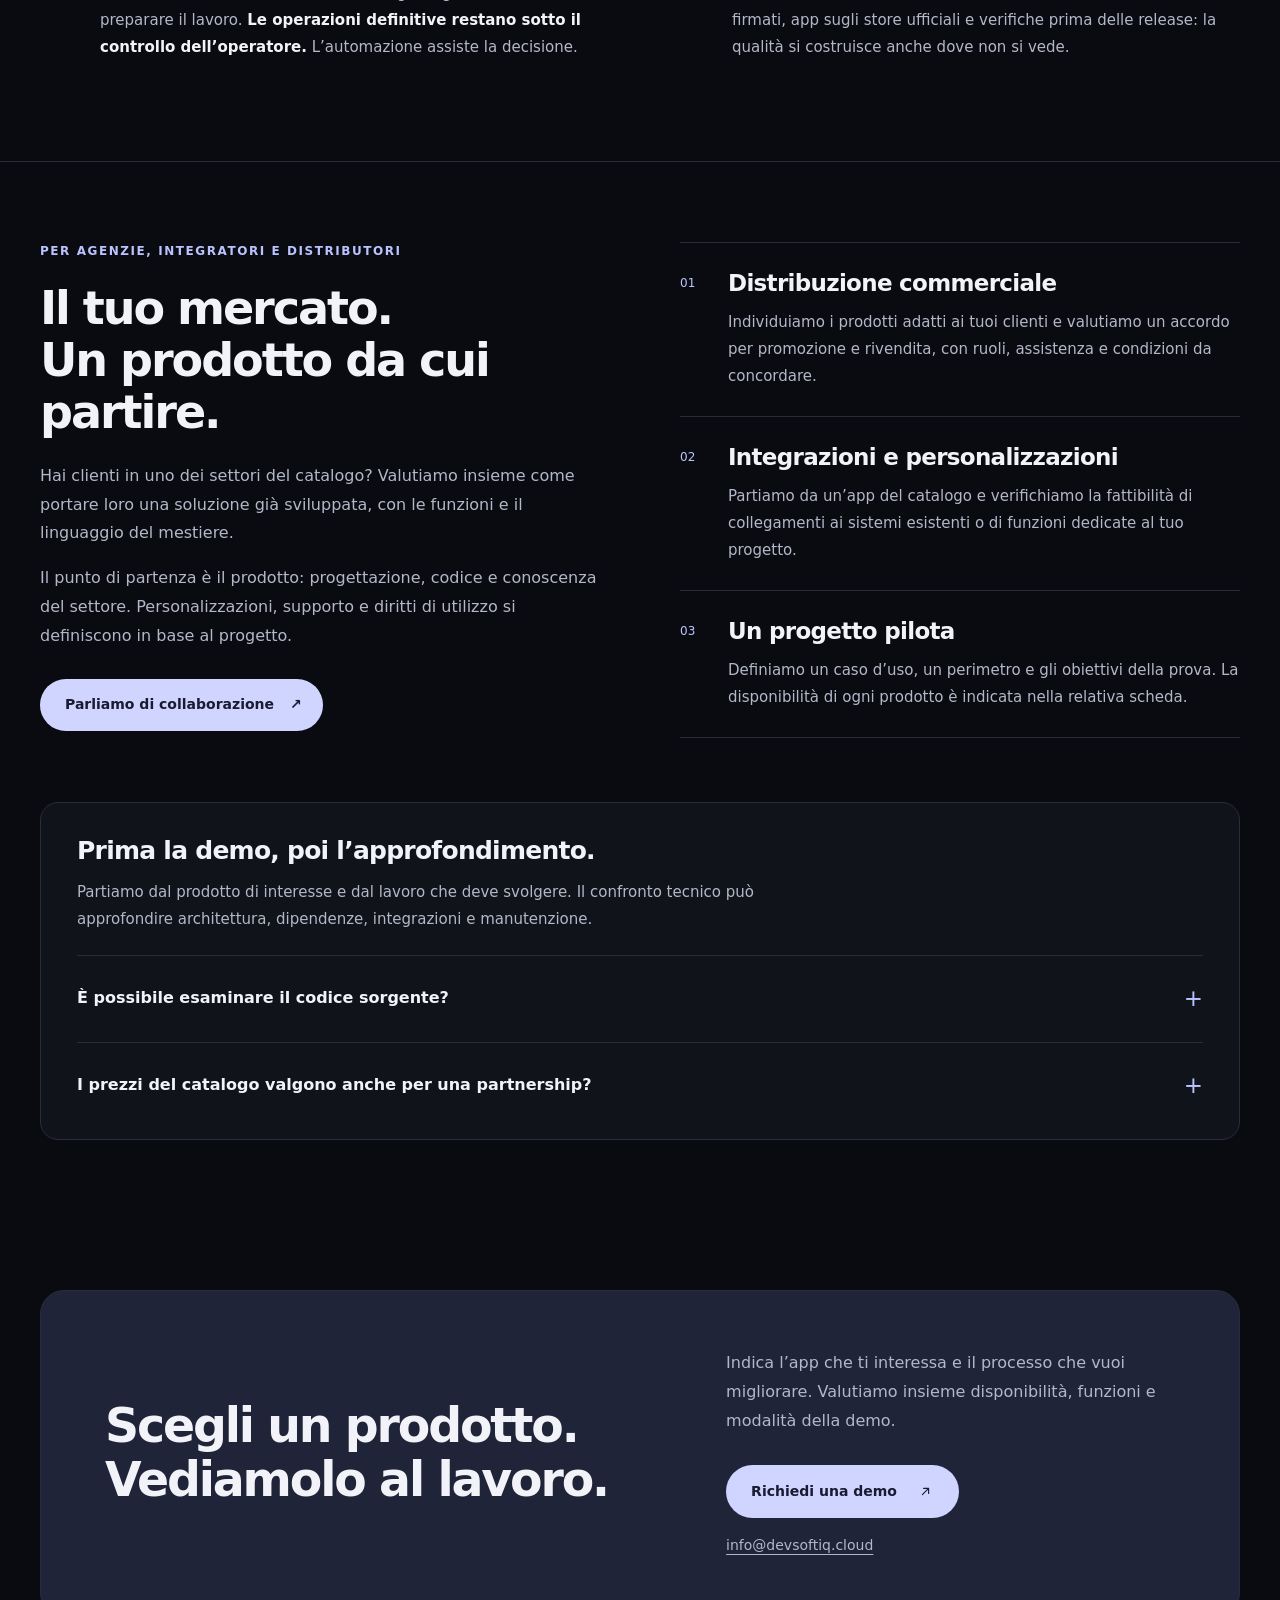
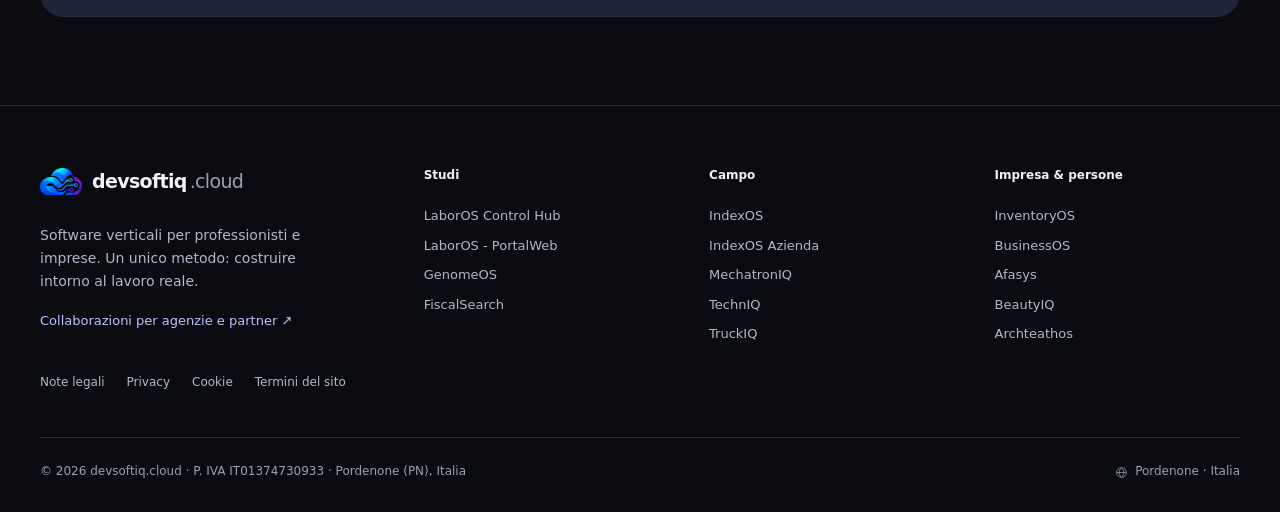
==== commit b324a979: "Add FiscalSearch and reorganize professional studio catalogue" ====
--- a/index.html
+++ b/index.html
@@ -4,7 +4,7 @@
 <meta name="viewport" content="width=device-width, initial-scale=1.0">
 <meta name="google-site-verification" content="TLxc3QLO754gzOvUYNpShrzuhxQud9WjMdTj3bF1WJw">
 <title>Software per professionisti e imprese | devsoftiq.cloud</title>
-<meta name="description" content="Software house a Pordenone: 13 soluzioni per studi professionali, tecnici e imprese. Scopri gestionali, contabilità e app con controllo sui tuoi dati.">
+<meta name="description" content="Software house a Pordenone: 14 soluzioni per studi professionali, tecnici e imprese. Scopri gestionali, contabilità e app con controllo sui tuoi dati.">
 <meta name="robots" content="index, follow, max-image-preview:large">
 <link rel="canonical" href="https://devsoftiq.cloud/">
 <meta property="og:locale" content="it_IT">
@@ -12,7 +12,7 @@
 <meta property="og:type" content="website">
 <meta property="og:url" content="https://devsoftiq.cloud/">
 <meta property="og:title" content="Software per professionisti e imprese | devsoftiq.cloud">
-<meta property="og:description" content="Software house a Pordenone: 13 soluzioni per studi professionali, tecnici e imprese. Scopri gestionali, contabilità e app con controllo sui tuoi dati.">
+<meta property="og:description" content="Software house a Pordenone: 14 soluzioni per studi professionali, tecnici e imprese. Scopri gestionali, contabilità e app con controllo sui tuoi dati.">
 <meta property="og:image" content="https://devsoftiq.cloud/assets/og-devsoftiq.png">
 <meta property="og:image:type" content="image/png">
 <meta property="og:image:width" content="1200">
@@ -20,7 +20,7 @@
 <meta property="og:image:alt" content="devsoftiq.cloud: software per professionisti e imprese">
 <meta name="twitter:card" content="summary_large_image">
 <meta name="twitter:title" content="Software per professionisti e imprese | devsoftiq.cloud">
-<meta name="twitter:description" content="Software house a Pordenone: 13 soluzioni per studi professionali, tecnici e imprese. Scopri gestionali, contabilità e app con controllo sui tuoi dati.">
+<meta name="twitter:description" content="Software house a Pordenone: 14 soluzioni per studi professionali, tecnici e imprese. Scopri gestionali, contabilità e app con controllo sui tuoi dati.">
 <meta name="twitter:image" content="https://devsoftiq.cloud/assets/og-devsoftiq.png">
 <meta name="twitter:image:alt" content="devsoftiq.cloud: software per professionisti e imprese">
 <link rel="icon" type="image/png" sizes="32x32" href="assets/favicon-32.png">
@@ -70,7 +70,7 @@
       "@id": "https://devsoftiq.cloud/#webpage",
       "url": "https://devsoftiq.cloud/",
       "name": "Software per professionisti e imprese | devsoftiq.cloud",
-      "description": "Software house a Pordenone: 13 soluzioni per studi professionali, tecnici e imprese. Scopri gestionali, contabilità e app con controllo sui tuoi dati.",
+      "description": "Software house a Pordenone: 14 soluzioni per studi professionali, tecnici e imprese. Scopri gestionali, contabilità e app con controllo sui tuoi dati.",
       "inLanguage": "it-IT",
       "isPartOf": {
         "@id": "https://devsoftiq.cloud/#website"
@@ -92,7 +92,7 @@
       "@type": "ItemList",
       "@id": "https://devsoftiq.cloud/#catalogo",
       "name": "Catalogo software devsoftiq.cloud",
-      "numberOfItems": 13,
+      "numberOfItems": 14,
       "itemListElement": [
         {
           "@type": "ListItem",
@@ -120,7 +120,15 @@
         },
         {
           "@type": "ListItem",
-          "position": 4,
+          "name": "FiscalSearch",
+          "description": "Parti da una domanda o da un documento: ricerca normativa, prassi e giurisprudenza nelle fonti istituzionali, con risposte e riferimenti consultabili.",
+          "url": "https://devsoftiq.cloud/#fiscalsearch",
+          "image": "https://devsoftiq.cloud/assets/logos/fiscalsearch.webp",
+          "position": 4
+        },
+        {
+          "@type": "ListItem",
+          "position": 5,
           "name": "IndexOS",
           "description": "Cinque prontuari digitali per orientarsi tra guasti, schemi e diagnosi. Le informazioni sul campo, anche offline. Un abbonamento Pro per tutta la suite: 4,90 €/mese.",
           "url": "https://devsoftiq.cloud/#indexos",
@@ -128,7 +136,7 @@
         },
         {
           "@type": "ListItem",
-          "position": 5,
+          "position": 6,
           "name": "IndexOS Azienda",
           "description": "Note vocali, foto e diagnosi dei tecnici raccolte in una console desktop. L’ufficio ritrova ogni intervento, con collegamento al gestionale e scambio cifrato.",
           "url": "https://devsoftiq.cloud/#indexos-azienda",
@@ -136,7 +144,7 @@
         },
         {
           "@type": "ListItem",
-          "position": 6,
+          "position": 7,
           "name": "MechatronIQ",
           "description": "Dalla targa alla fattura: ricambi, preventivi e scadenze in un unico flusso. Detti le note sotto il ponte, il PC le trascrive in locale.",
           "url": "https://devsoftiq.cloud/#mechatroniq",
@@ -144,7 +152,7 @@
         },
         {
           "@type": "ListItem",
-          "position": 7,
+          "position": 8,
           "name": "TechnIQ",
           "description": "Raccogli le note in cantiere e prepara il preventivo dal PC. Un gestionale per chi fa gli interventi, con importazione dello storico dai vecchi software.",
           "url": "https://devsoftiq.cloud/#techniq",
@@ -152,7 +160,7 @@
         },
         {
           "@type": "ListItem",
-          "position": 8,
+          "position": 9,
           "name": "TruckIQ",
           "description": "Viaggi, documenti e spese raccolti dal telefono, anche senza rete. Il PC li trasforma in fatture, con scadenze e margini per committente.",
           "url": "https://devsoftiq.cloud/#truckiq",
@@ -160,7 +168,7 @@
         },
         {
           "@type": "ListItem",
-          "position": 9,
+          "position": 10,
           "name": "InventoryOS",
           "description": "Magazzino, produzione e valorizzazione fiscale nello stesso flusso. L’AI propone, l’operatore conferma. A fine anno, i dati sono pronti per il commercialista.",
           "url": "https://devsoftiq.cloud/#inventoryos",
@@ -168,7 +176,7 @@
         },
         {
           "@type": "ListItem",
-          "position": 10,
+          "position": 11,
           "name": "BusinessOS",
           "description": "Materiali, foto e lotti per la filiera del recupero. L’AI aiuta a riconoscere il materiale; aste e inviti PEC accompagnano la vendita.",
           "url": "https://devsoftiq.cloud/#businessos",
@@ -176,7 +184,7 @@
         },
         {
           "@type": "ListItem",
-          "position": 11,
+          "position": 12,
           "name": "Afasys",
           "description": "Esercizi per praticare parole e lettura dopo un ictus, anche con un caregiver. 352 stimoli visivi per la quotidianità. Funziona offline, con dati sul dispositivo.",
           "url": "https://devsoftiq.cloud/#afasys",
@@ -184,7 +192,7 @@
         },
         {
           "@type": "ListItem",
-          "position": 12,
+          "position": 13,
           "name": "BeautyIQ",
           "description": "Trova una tonalità equivalente quando cambi marca, prova il trucco sul dispositivo e consulta gli ingredienti. Una risposta davanti allo scaffale. Gratis, in sette lingue.",
           "url": "https://devsoftiq.cloud/#beautyiq",
@@ -192,7 +200,7 @@
         },
         {
           "@type": "ListItem",
-          "position": 13,
+          "position": 14,
           "name": "Archteathos",
           "description": "Dai rilievi del teatro a verifiche geometriche, tavole tecniche e anteprime della scenografia, con la provenienza di ogni quota sempre visibile.",
           "url": "https://archteathos.it/",
@@ -218,7 +226,7 @@
     <a href="#partner">Collaborazioni</a>
     <a href="#contatti">Contatti</a>
   </div>
-  <a class="nav-cta" href="#catalogo">13 prodotti
+  <a class="nav-cta" href="#catalogo">14 prodotti
 <svg width="13" height="13" viewBox="0 0 24 24" fill="none" aria-hidden="true"><path d="M7 17 L17 7 M9 7h8v8" stroke="currentColor" stroke-width="2" stroke-linecap="round" stroke-linejoin="round"></path></svg>
   </a>
   <button class="theme-toggle" type="button" aria-label="Attiva il tema chiaro">Tema chiaro</button><button class="burger" aria-label="Apri il menu" aria-expanded="false" aria-controls="menu" type="button">
@@ -261,7 +269,7 @@
         <div class="panel-core">
           <div class="panel-head">
             <span class="t">Un mestiere. Un prodotto.</span>
-            <span class="n">13 prodotti</span>
+            <span class="n">14 prodotti</span>
           </div>
           <div class="constellation" id="constellation" aria-label="Scorciatoie ai prodotti"><a class="tile" href="#portalweb" title="LaborOS - PortalWeb" aria-label="Scopri LaborOS - PortalWeb"><img src="assets/logos/portalweb.png" alt="" decoding="async" width="38" height="38"><span class="tile-label">LaborOS - PortalWeb</span></a>
 
@@ -269,6 +277,7 @@
             <a class="tile" href="#controlhub" title="LaborOS Control Hub" aria-label="Scopri LaborOS Control Hub"><img src="assets/logos/controlhub.png" alt="" decoding="async" width="38" height="38"><span class="tile-label">LaborOS Control Hub</span></a>
 
             <a class="tile" href="#genomeos" title="GenomeOS" aria-label="Scopri GenomeOS"><img src="assets/logos/genomeos.png" alt="" decoding="async" width="38" height="38"><span class="tile-label">GenomeOS</span></a>
+            <a class="tile" href="#fiscalsearch" title="FiscalSearch" aria-label="Scopri FiscalSearch"><img src="assets/logos/fiscalsearch.webp" alt="" decoding="async" width="38" height="38"><span class="tile-label">FiscalSearch</span></a>
             <a class="tile" href="#indexos" title="IndexOS" aria-label="Scopri IndexOS"><img src="assets/logos/indexos.png" alt="" decoding="async" width="38" height="38"><span class="tile-label">IndexOS</span></a><a class="tile" href="#indexos-azienda" title="IndexOS Azienda" aria-label="Scopri IndexOS Azienda"><img src="assets/logos/indexos-azienda.webp" alt="" width="38" height="38" decoding="async"><span class="tile-label">IndexOS Azienda</span></a>
             <a class="tile" href="#mechatroniq" title="MechatronIQ" aria-label="Scopri MechatronIQ"><img src="assets/logos/mechatroniq.png" alt="" decoding="async" width="38" height="38"><span class="tile-label">MechatronIQ</span></a>
             <a class="tile" href="#techniq" title="TechnIQ" aria-label="Scopri TechnIQ"><img src="assets/logos/techniq.png" alt="" decoding="async" width="38" height="38"><span class="tile-label">TechnIQ</span></a>
@@ -290,7 +299,7 @@
 <section class="stats" aria-label="Cifre del catalogo">
   <div class="wrap stats-row">
     <div class="stat reveal">
-      <div class="num"><span>13</span></div>
+      <div class="num"><span>14</span></div>
       <div class="lbl">Prodotti verticali</div>
     </div>
     <div class="stat reveal" style="--d:.08s">
@@ -316,83 +325,53 @@
 
       <h2 class="reveal" style="--d:.08s">Il software giusto.<br>Per il tuo mestiere.</h2>
       <p class="reveal" style="--d:.16s">Soluzioni dedicate a processi reali, con le funzioni e il linguaggio del tuo settore. Scopri il prodotto più adatto al tuo lavoro.</p>
-    </div><div class="catalog-tools" role="group" aria-label="Filtra i prodotti per settore"><button type="button" class="sector-button" data-sector="all" aria-pressed="true" aria-controls="product-families">Tutti i prodotti <small>13</small></button><button type="button" class="sector-button" data-sector="studi" aria-pressed="false" aria-controls="product-families">Studi <small>3</small></button><button type="button" class="sector-button" data-sector="campo" aria-pressed="false" aria-controls="product-families">Tecnici e trasporti <small>5</small></button><button type="button" class="sector-button" data-sector="impresa" aria-pressed="false" aria-controls="product-families">Impresa <small>2</small></button><button type="button" class="sector-button" data-sector="persone" aria-pressed="false" aria-controls="product-families">Persone <small>3</small></button><span class="catalog-result" role="status" aria-live="polite">13 prodotti</span></div><div id="product-families"><div class="family" data-sector="studi">
+    </div><div class="catalog-tools" role="group" aria-label="Filtra i prodotti per settore"><button type="button" class="sector-button" data-sector="all" aria-pressed="true" aria-controls="product-families">Tutti i prodotti <small>14</small></button><button type="button" class="sector-button" data-sector="studi" aria-pressed="false" aria-controls="product-families">Studi <small>4</small></button><button type="button" class="sector-button" data-sector="campo" aria-pressed="false" aria-controls="product-families">Tecnici e trasporti <small>5</small></button><button type="button" class="sector-button" data-sector="impresa" aria-pressed="false" aria-controls="product-families">Impresa <small>2</small></button><button type="button" class="sector-button" data-sector="persone" aria-pressed="false" aria-controls="product-families">Persone <small>3</small></button><span class="catalog-result" role="status" aria-live="polite">14 prodotti</span></div><div id="product-families"><div class="family studios" data-sector="studi" id="studi" aria-labelledby="studi-title">
       <div class="family-head">
         <div class="idx reveal">Per gli studi</div>
         <div>
-          <h3 class="reveal" style="--d:.06s">Studi professionali e contabilità</h3>
-          <p class="reveal" style="--d:.12s">Contabilità, documenti e adempimenti: strumenti per commercialisti e consulenti del lavoro.</p>
-        </div>
-      </div>
-      <div class="bento"><div class="shell c3 reveal suite" id="portalweb">
+          <h3 class="reveal" id="studi-title">Il lavoro dello studio, in ordine.</h3>
+          <p class="reveal">Accedi ai portali, prepara le analisi, gestisci la contabilità e approfondisci le fonti. Quattro strumenti per commercialisti e consulenti del lavoro.</p>
+        </div>
+      </div>
+      <div class="bento studios-grid">
+        <article class="shell studio-card reveal" id="portalweb" aria-labelledby="portalweb-name">
           <div class="core"><span id="laboros" class="anchor-alias" aria-hidden="true"></span>
-            <div class="card-top">
-              <div class="mono"><img src="assets/logos/portalweb.png" alt="" decoding="async" loading="lazy" width="40" height="40"></div>
-              <span class="chip">9,90 €/anno</span>
-            </div>
-            <div>
-              <h4 class="card-name">LaborOS - PortalWeb</h4>
-              <div class="card-tag">Accesso ai portali dello studio</div>
-            </div><p class="card-desc">Entratel e Fisconline, pronti con le credenziali dello studio e dei clienti. <strong>Meno accessi ripetuti</strong>, con credenziali cifrate e registro delle operazioni.</p>
-
-            <div class="card-chips">
-              <span class="p-chip">Windows</span>
-
-            </div>
-
-          <div class="card-actions"><a class="card-link" href="https://www.laboros.it" target="_blank" rel="noopener" aria-label="Visita il sito di LaborOS - PortalWeb (si apre in una nuova scheda)">Visita laboros.it<span class="ic"><svg width="12" height="12" viewBox="0 0 24 24" fill="none" aria-hidden="true"><path d="M7 17 L17 7 M9 7h8v8" stroke="currentColor" stroke-width="2" stroke-linecap="round" stroke-linejoin="round"></path></svg></span>
-            </a></div><details class="product-details"><summary>Funzioni e dettagli</summary><p class="card-desc">Apre <strong>Entratel e Fisconline con le credenziali già compilate</strong>, per lo studio e per ogni cliente. Cifratura DPAPI di Windows, audit log degli accessi, news ufficiali in dashboard.</p><div class="card-chips"><span class="p-chip">Un solo EXE</span></div></details></div>
-        </div>
-
-
-
-        <div class="shell c7 reveal" id="controlhub">
-          <div class="core">
-            <div class="card-top">
-              <div class="mono"><img src="assets/logos/controlhub.png" alt="" decoding="async" loading="lazy" width="40" height="40"></div>
-              <span class="chip">In vendita · 29,90 €/anno</span>
-            </div>
-            <div>
-              <h4 class="card-name">LaborOS Control Hub</h4>
-              <div class="card-tag">37 strumenti in una console</div>
-            </div><p class="card-desc">Analisi di bilancio, valutazioni d’azienda, imposte e strumenti PDF. <strong>37 strumenti per lo studio</strong>, riuniti in una console che lavora sul tuo PC.</p>
-
-            <div class="card-chips">
-              <span class="p-chip">Windows</span>
-
-
-            </div>
-
-          <div class="card-actions"><a class="card-link" href="https://www.laboros.it" target="_blank" rel="noopener" aria-label="Visita il sito di LaborOS Control Hub (si apre in una nuova scheda)">Visita laboros.it<span class="ic"><svg width="12" height="12" viewBox="0 0 24 24" fill="none" aria-hidden="true"><path d="M7 17 L17 7 M9 7h8v8" stroke="currentColor" stroke-width="2" stroke-linecap="round" stroke-linejoin="round"></path></svg></span>
-            </a></div><details class="product-details"><summary>Funzioni e dettagli</summary><p class="card-desc">La cassetta degli attrezzi digitale dello studio, in una sola app desktop: <strong>analisi di bilancio con Z-Score</strong>, valutazione d'azienda a 7 metodi, DCF, determinazione delle imposte, termini processuali, utility PDF e XML, ricerca FiscalSearch su tutti i documenti e news istituzionali. Runtime portatile incluso: nessun dato esce dal PC.</p><div class="card-chips"><span class="p-chip">Installer firmato</span><span class="p-chip">2.218 test</span></div></details></div>
-        </div>
-
-        <div class="shell c4 reveal" id="genomeos">
-          <div class="core">
-            <div class="card-top">
-              <div class="mono"><img src="assets/logos/genomeos.png" alt="" decoding="async" loading="lazy" width="40" height="40"></div>
-              <span class="chip">Clienti reali</span>
-            </div>
-            <div>
-              <h4 class="card-name">GenomeOS</h4>
-              <div class="card-tag">Contabilità locale, dallo SDI al bilancio</div>
-            </div><p class="card-desc">Dalle fatture elettroniche al bilancio, con riconciliazione bancaria e adempimenti fiscali. <strong>La contabilità resta sul tuo computer</strong>, senza dipendenze cloud.</p>
-
-            <div class="card-chips">
-              <span class="p-chip">Windows</span>
-
-            </div>
-
-          <div class="card-actions"><span class="card-nolink">
-              <svg width="13" height="13" viewBox="0 0 24 24" fill="none" aria-hidden="true"><rect x="4" y="10" width="16" height="10" rx="2.5" stroke="currentColor" stroke-width="1.5"></rect><path d="M8 10V7a4 4 0 0 1 8 0v3" stroke="currentColor" stroke-width="1.5"></path></svg>
-              Distribuzione diretta
-            </span><a class="card-link" href="mailto:info@devsoftiq.cloud?subject=Informazioni%20su%20GenomeOS">Richiedi informazioni <span aria-hidden="true">↗</span></a></div><details class="product-details"><summary>Funzioni e dettagli</summary><p class="card-desc">Ingestion delle fatture elettroniche con <strong>classificatore cognitivo</strong>, F24 telematico, 770 e Certificazione Unica, tutti i regimi IVA, riconciliazione bancaria, bilancio XBRL. Partita doppia verificabile, senza dipendenze cloud.</p><div class="card-chips"><span class="p-chip">75 pagine · 300+ tabelle</span></div></details></div>
-        </div>
-
-
-
-      </div>
-      <div class="family-note reveal">Le due app desktop sono disponibili anche in bundle: LaborOS Desktop, 34,90 €/anno con un solo codice.</div>
+            <div class="studio-meta"><span>Accessi ai portali</span><span class="chip">9,90 €/anno</span></div>
+            <div class="studio-brand"><img src="assets/logos/portalweb.png" alt="" decoding="async" loading="lazy" width="56" height="56"><div><h4 class="card-name" id="portalweb-name">LaborOS - PortalWeb</h4><p class="card-tag">Entratel e Fisconline</p></div></div>
+            <p class="card-desc">Le credenziali dello studio e dei clienti, già pronte. <strong>Meno accessi ripetuti</strong>, con dati cifrati e registro delle operazioni.</p>
+            <div class="card-actions"><a class="card-link" href="https://www.laboros.it">Visita laboros.it <span aria-hidden="true">↗</span></a></div>
+            <details class="product-details"><summary>Funzioni e dettagli</summary><p class="card-desc">Apre <strong>Entratel e Fisconline con le credenziali già compilate</strong>, per lo studio e per ogni cliente. Cifratura DPAPI di Windows, audit log degli accessi e news ufficiali in dashboard. App per Windows in un solo EXE.</p></details>
+          </div>
+        </article>
+        <article class="shell studio-card reveal" id="controlhub" aria-labelledby="controlhub-name">
+          <div class="core">
+            <div class="studio-meta"><span>Analisi e documenti</span><span class="chip">29,90 €/anno</span></div>
+            <div class="studio-brand"><img src="assets/logos/controlhub.png" alt="" decoding="async" loading="lazy" width="56" height="56"><div><h4 class="card-name" id="controlhub-name">LaborOS Control Hub</h4><p class="card-tag">37 strumenti in una console</p></div></div>
+            <p class="card-desc">Analisi di bilancio, valutazioni d’azienda, imposte e strumenti PDF. <strong>Gli strumenti quotidiani dello studio</strong>, riuniti sul tuo PC.</p>
+            <div class="card-actions"><a class="card-link" href="https://www.laboros.it">Visita laboros.it <span aria-hidden="true">↗</span></a></div>
+            <details class="product-details"><summary>Funzioni e dettagli</summary><p class="card-desc">La cassetta degli attrezzi digitale dello studio: <strong>analisi di bilancio con Z-Score</strong>, valutazione d’azienda a 7 metodi, DCF, determinazione delle imposte, termini processuali, utility PDF e XML, ricerca nei documenti e news istituzionali. App per Windows con runtime portatile incluso.</p></details>
+          </div>
+        </article>
+        <article class="shell studio-card reveal" id="genomeos" aria-labelledby="genomeos-name">
+          <div class="core">
+            <div class="studio-meta"><span>Contabilità e adempimenti</span><span class="chip">Distribuzione diretta</span></div>
+            <div class="studio-brand"><img src="assets/logos/genomeos.png" alt="" decoding="async" loading="lazy" width="56" height="56"><div><h4 class="card-name" id="genomeos-name">GenomeOS</h4><p class="card-tag">Dallo SDI al bilancio</p></div></div>
+            <p class="card-desc">Fatture elettroniche, riconciliazione bancaria e adempimenti fiscali. <strong>La contabilità resta sul tuo computer</strong>, senza dipendenze cloud.</p>
+            <div class="card-actions"><a class="card-link" href="mailto:info@devsoftiq.cloud?subject=Informazioni%20su%20GenomeOS">Richiedi informazioni <span aria-hidden="true">↗</span></a></div>
+            <details class="product-details"><summary>Funzioni e dettagli</summary><p class="card-desc">Acquisizione delle fatture elettroniche con <strong>classificatore cognitivo</strong>, F24 telematico, 770 e Certificazione Unica, tutti i regimi IVA, riconciliazione bancaria e bilancio XBRL. Partita doppia verificabile, su Windows.</p></details>
+          </div>
+        </article>
+        <article class="shell studio-card reveal" id="fiscalsearch" aria-labelledby="fiscalsearch-name">
+          <div class="core">
+            <div class="studio-meta"><span>Ricerca fiscale e legale</span><span class="chip">Assistente AI</span></div>
+            <div class="studio-brand"><img src="assets/logos/fiscalsearch.webp" alt="" decoding="async" loading="lazy" width="56" height="56"><div><h4 class="card-name" id="fiscalsearch-name">FiscalSearch</h4><p class="card-tag">Dalla domanda alle fonti</p></div></div>
+            <p class="card-desc">Parti da una domanda o da un documento. <strong>Ricerca normativa, prassi e giurisprudenza</strong> nelle fonti istituzionali, con risposte e riferimenti consultabili.</p>
+            <div class="card-actions"><a class="card-link" href="mailto:info@devsoftiq.cloud?subject=Informazioni%20su%20FiscalSearch">Richiedi informazioni <span aria-hidden="true">↗</span></a></div>
+            <details class="product-details"><summary>Funzioni e dettagli</summary><p class="card-desc">Un unico spazio per <strong>ricerca e analisi dei documenti</strong>, richieste conservate, news e strumenti dello studio. L’agente ricerca le fonti italiane ed europee e collega i passaggi usati nella risposta. Fascicoli e documenti sono conservati localmente; ricerca e analisi AI usano servizi esterni. Fonti, limiti e dati mancanti restano espliciti.</p></details>
+          </div>
+        </article>
+      </div>
+      <div class="studio-bundle reveal"><div><strong>LaborOS Desktop</strong><p>PortalWeb + Control Hub, con un solo codice licenza.</p></div><a class="card-link" href="https://www.laboros.it">Il bundle a 34,90 €/anno <span aria-hidden="true">↗</span></a></div>
     </div><div class="family" data-sector="campo">
       <div class="family-head">
         <div class="idx reveal">Per chi è sul campo</div>
@@ -759,6 +738,7 @@
         <a href="https://www.laboros.it" target="_blank" rel="noopener">LaborOS Control Hub</a>
         <a href="https://www.laboros.it" target="_blank" rel="noopener">LaborOS - PortalWeb</a>
         <a href="#genomeos">GenomeOS</a>
+        <a href="#fiscalsearch">FiscalSearch</a>
       </div>
       <div class="foot-col">
         <div class="t">Campo</div>
--- a/assets/site.css
+++ b/assets/site.css
@@ -181,9 +181,8 @@
 .chip{font-size:12px}.p-chip{font-size:12px}.product-details summary{font-size:13px}
 :root:not(.js) .catalog-tools,:root:not(.js) .theme-toggle,:root:not(.js) .burger{display:none}
 .btn,.tile{transition:transform .25s var(--ease)}.sector-button{transition:none}
-/* Thirteen catalogue entries: three complete icon rows and one final tile. */
-.constellation .tile:nth-last-child(2){grid-column:auto;flex-direction:column;gap:8px;min-height:84px}
-.constellation .tile:last-child{grid-column:1/-1}
+/* Fourteen catalogue entries: three complete rows and two balanced final links. */
+.constellation .tile:nth-last-child(-n+2){grid-column:span 2;flex-direction:row;gap:12px;min-height:72px}
 .anchor-alias{position:absolute;scroll-margin-top:190px}
 .legal-links{display:flex;flex-wrap:wrap;gap:12px 22px;padding-top:24px;font-size:12px;color:var(--muted)}
 .legal-links a:hover{color:var(--accent)}
@@ -213,3 +212,33 @@
 .legal-prose code{font-size:12px;overflow-wrap:anywhere}
 .preference-status{font-size:13px;margin-top:12px;min-height:24px}
 @media(max-width:767px){.legal-main{padding:120px 0 50px}.legal-header{margin-bottom:30px}.legal-header p{font-size:15px}.legal-layout{grid-template-columns:1fr;gap:28px}.legal-toc{position:static;flex-direction:row;flex-wrap:wrap;gap:10px 16px;padding-bottom:20px;border-bottom:1px solid var(--line)}.legal-prose section{scroll-margin-top:105px}.legal-prose h2{font-size:21px}.legal-prose address,.legal-callout{padding:18px}.legal-prose th,.legal-prose td{padding:10px 8px;font-size:12px}}
+
+/* Study products share one hierarchy, with all four roles visible at equal weight. */
+.studios .family-head{grid-template-columns:minmax(0,1fr) minmax(0,3fr);gap:24px}
+.studios .family-head h3{font-size:clamp(27px,3vw,36px);max-width:24ch}
+.studios .family-head p{max-width:76ch}
+.studios-grid{align-items:stretch;gap:20px}
+.studio-card{background:var(--surface);border:0;border-radius:14px}
+.studio-card:hover{background:var(--surface-2)}
+.studio-card .core{height:100%;padding:30px;gap:24px}
+.studio-meta{display:flex;align-items:baseline;justify-content:space-between;flex-wrap:wrap;gap:6px 18px;color:var(--muted);font-size:13px}
+.studio-meta>span:first-child{color:var(--accent);font-weight:600}
+.studio-brand{display:flex;align-items:center;gap:18px}
+.studio-brand>img{width:56px;height:56px;object-fit:contain;flex:none;border-radius:8px}
+.studio-brand>div{min-width:0}
+.studio-card .card-name{font-size:clamp(23px,2.25vw,29px)}
+.studio-card .card-tag{margin-top:5px;color:var(--muted)}
+.studio-card .card-desc{color:var(--ink);line-height:1.7}
+.studio-card .card-actions{margin-top:auto}
+.studio-card .card-link{min-height:44px;color:var(--accent);font-size:14px;justify-content:space-between;width:100%}
+.studio-card .card-link:hover{text-decoration:underline;text-underline-offset:5px}
+.studio-card .product-details{padding-top:12px}
+.studio-card .product-details summary{min-height:36px;color:var(--muted)}
+.studio-card .product-details .card-desc{font-size:14px;color:var(--muted)}
+.studio-bundle{display:flex;justify-content:space-between;align-items:center;gap:20px 36px;padding:24px 30px;margin-top:20px;background:var(--accent-soft);border-radius:14px}
+.studio-bundle strong{font-size:17px;font-weight:600}
+.studio-bundle p{font-size:14px;color:var(--muted);margin-top:3px}
+.studio-bundle .card-link{color:var(--accent);min-height:44px;flex:none}
+@media(max-width:1024px){.studios .family-head{grid-template-columns:1fr;gap:8px}.studio-card .core{padding:24px;gap:20px}.studio-brand{gap:14px}.studio-brand>img{width:48px;height:48px}.studio-card .card-name{font-size:25px}}
+@media(max-width:767px){.studios-grid{gap:16px}.studio-card .core{padding:24px}.studio-bundle{align-items:flex-start;flex-direction:column;gap:12px;padding:24px}.studio-meta{font-size:12px}.studio-card .card-name{font-size:25px}}
+@media(forced-colors:active){.studio-card,.studio-bundle{border:1px solid CanvasText}}
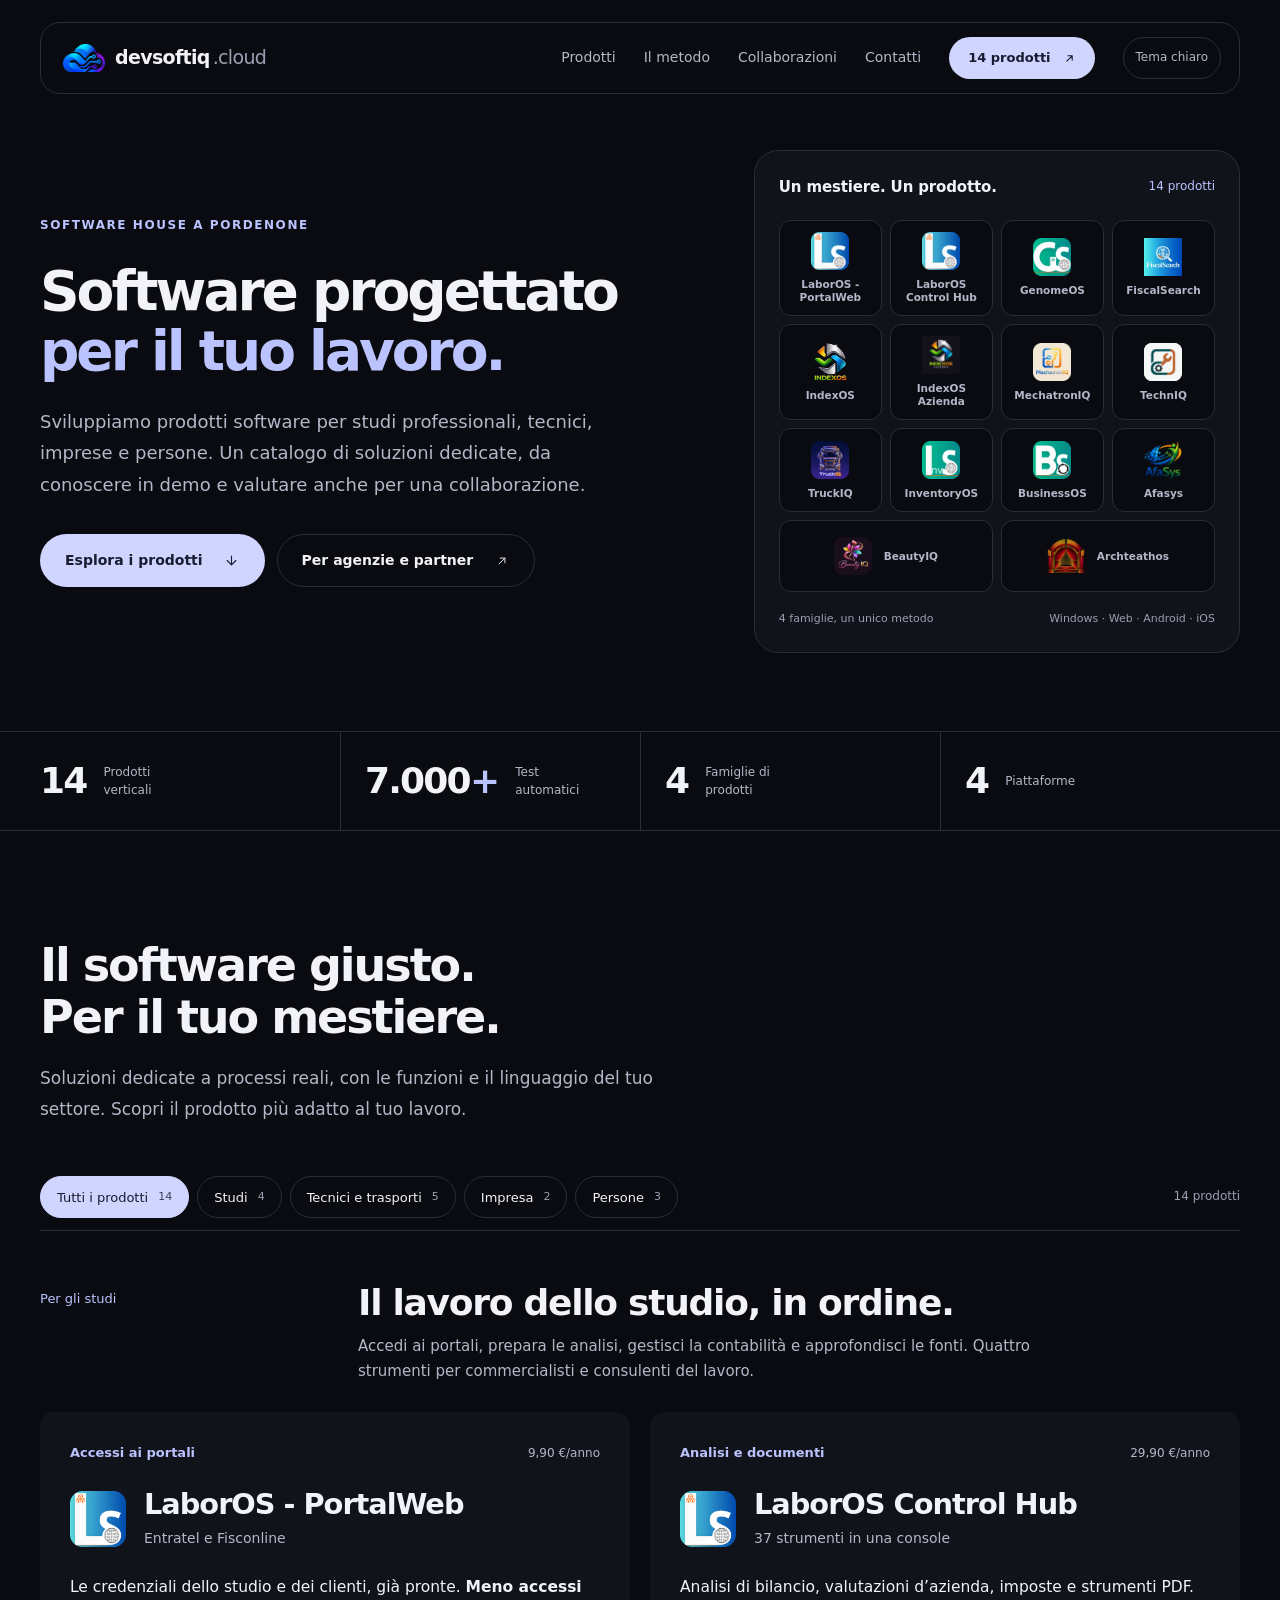
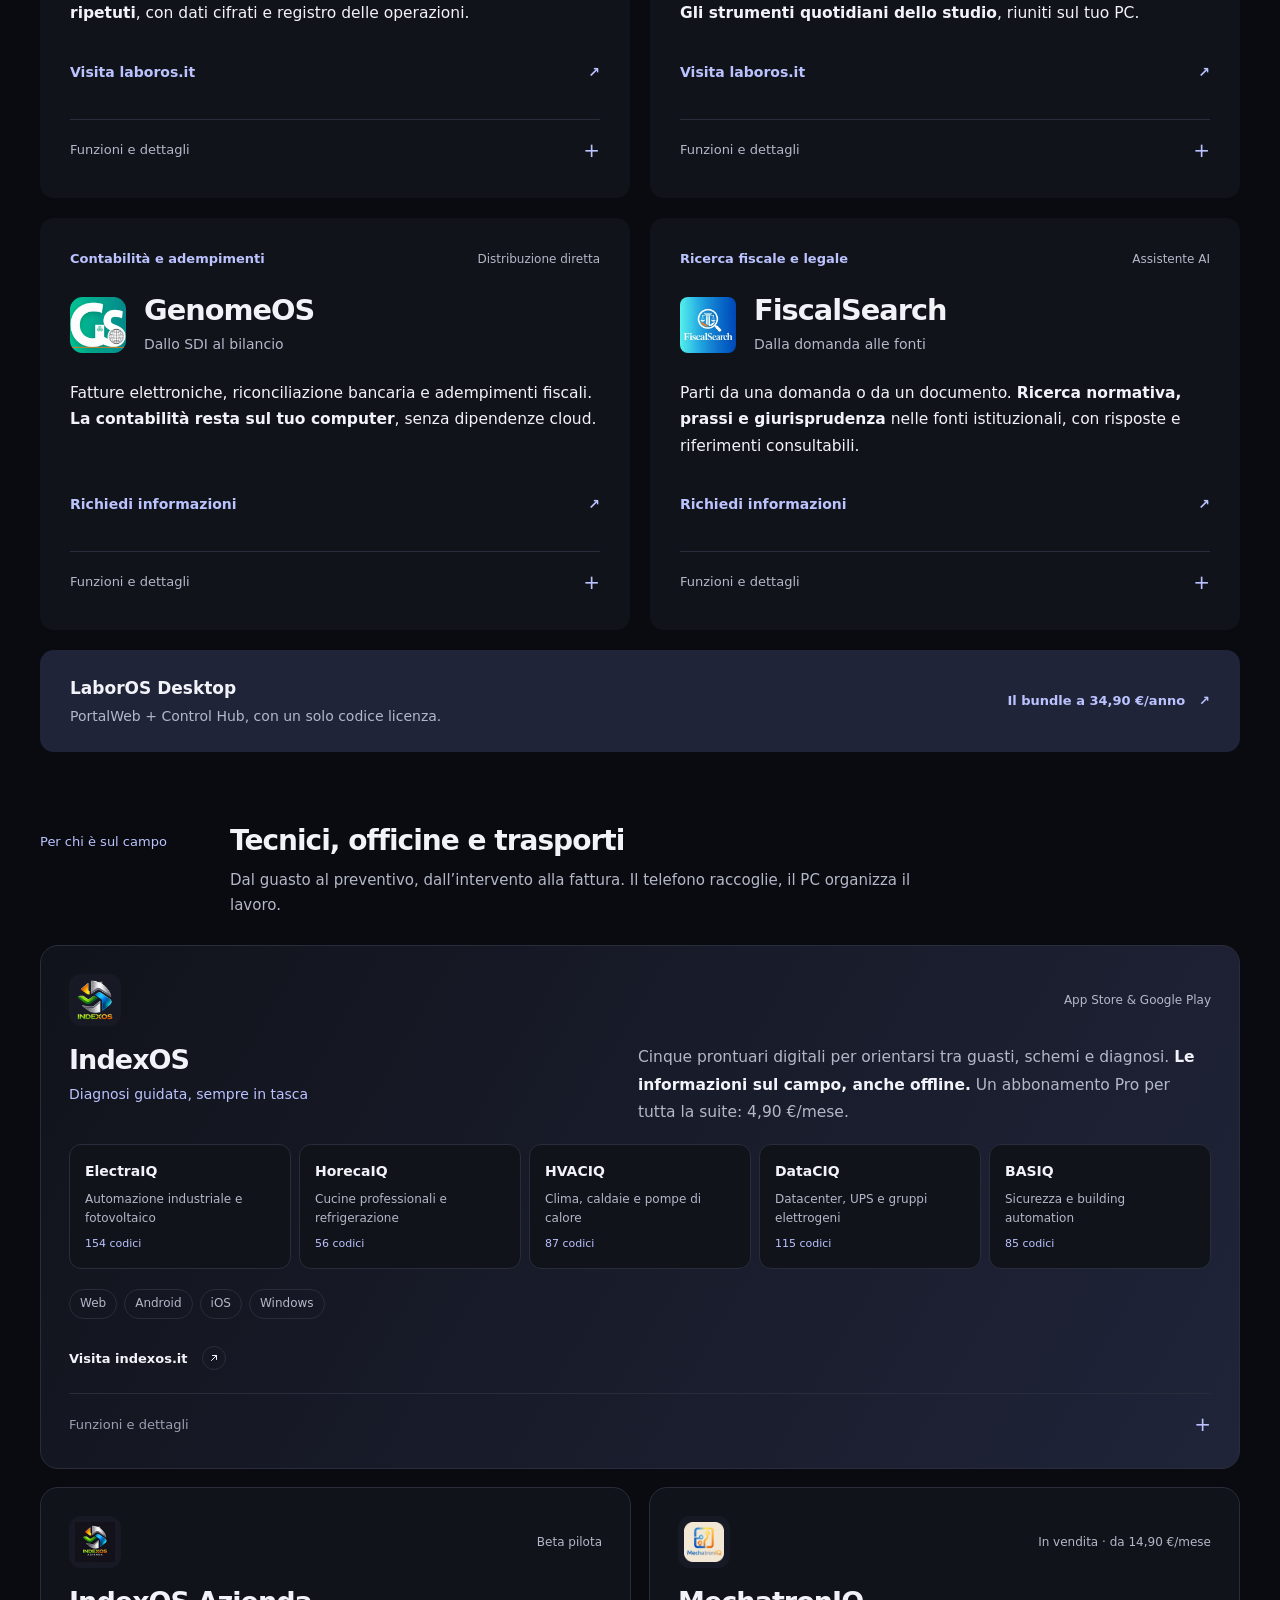
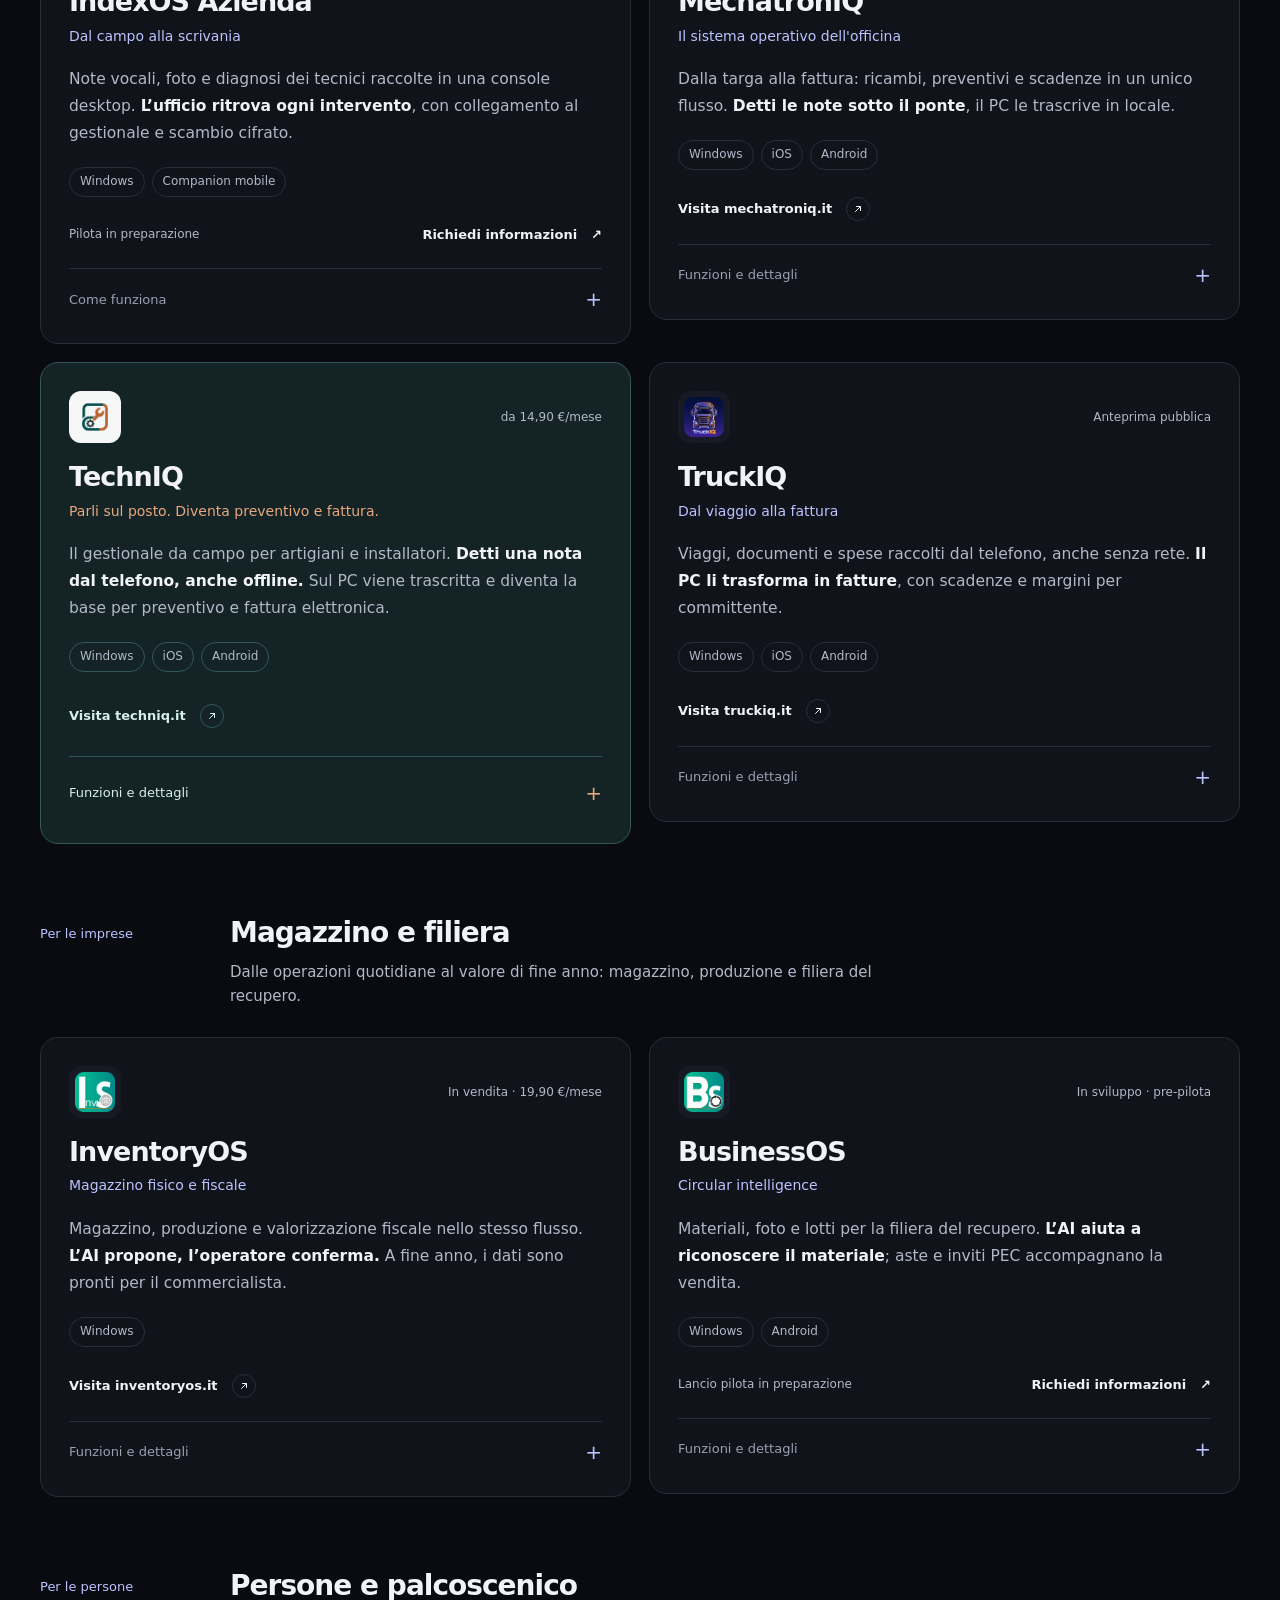
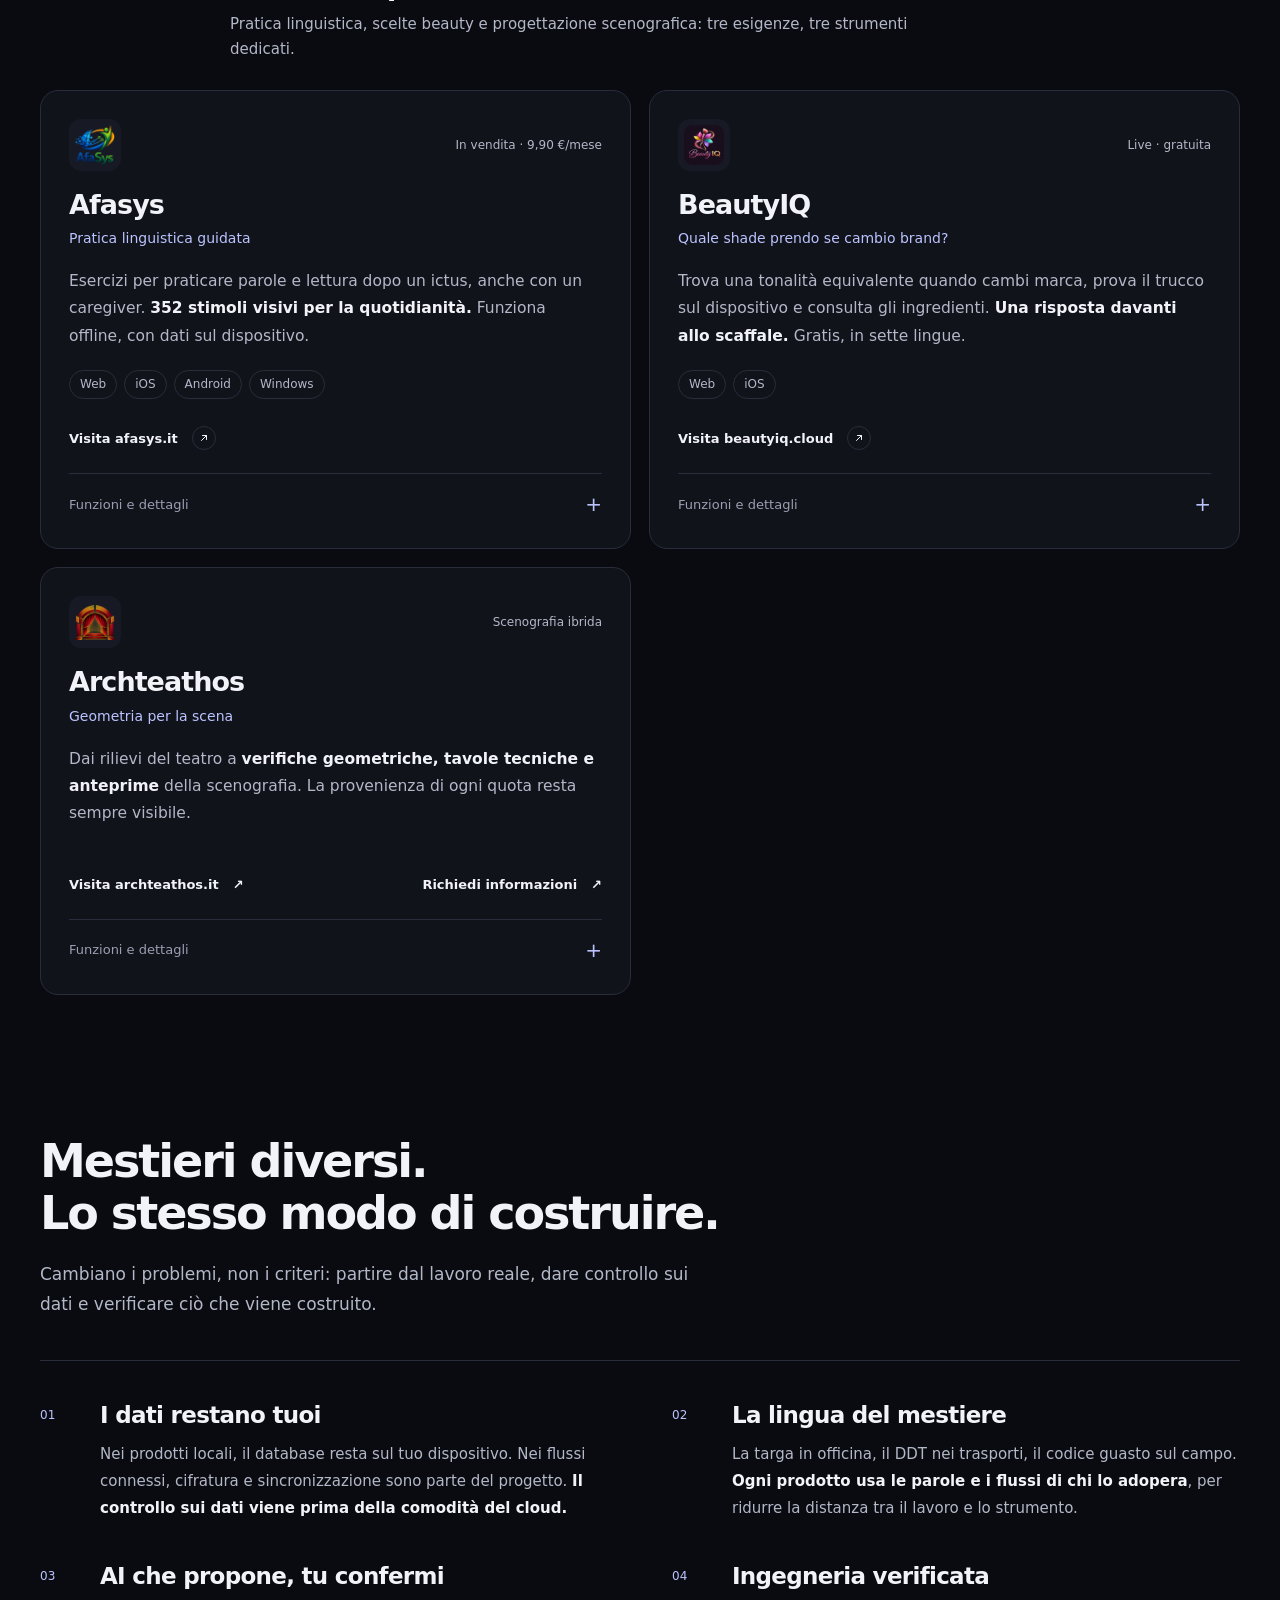
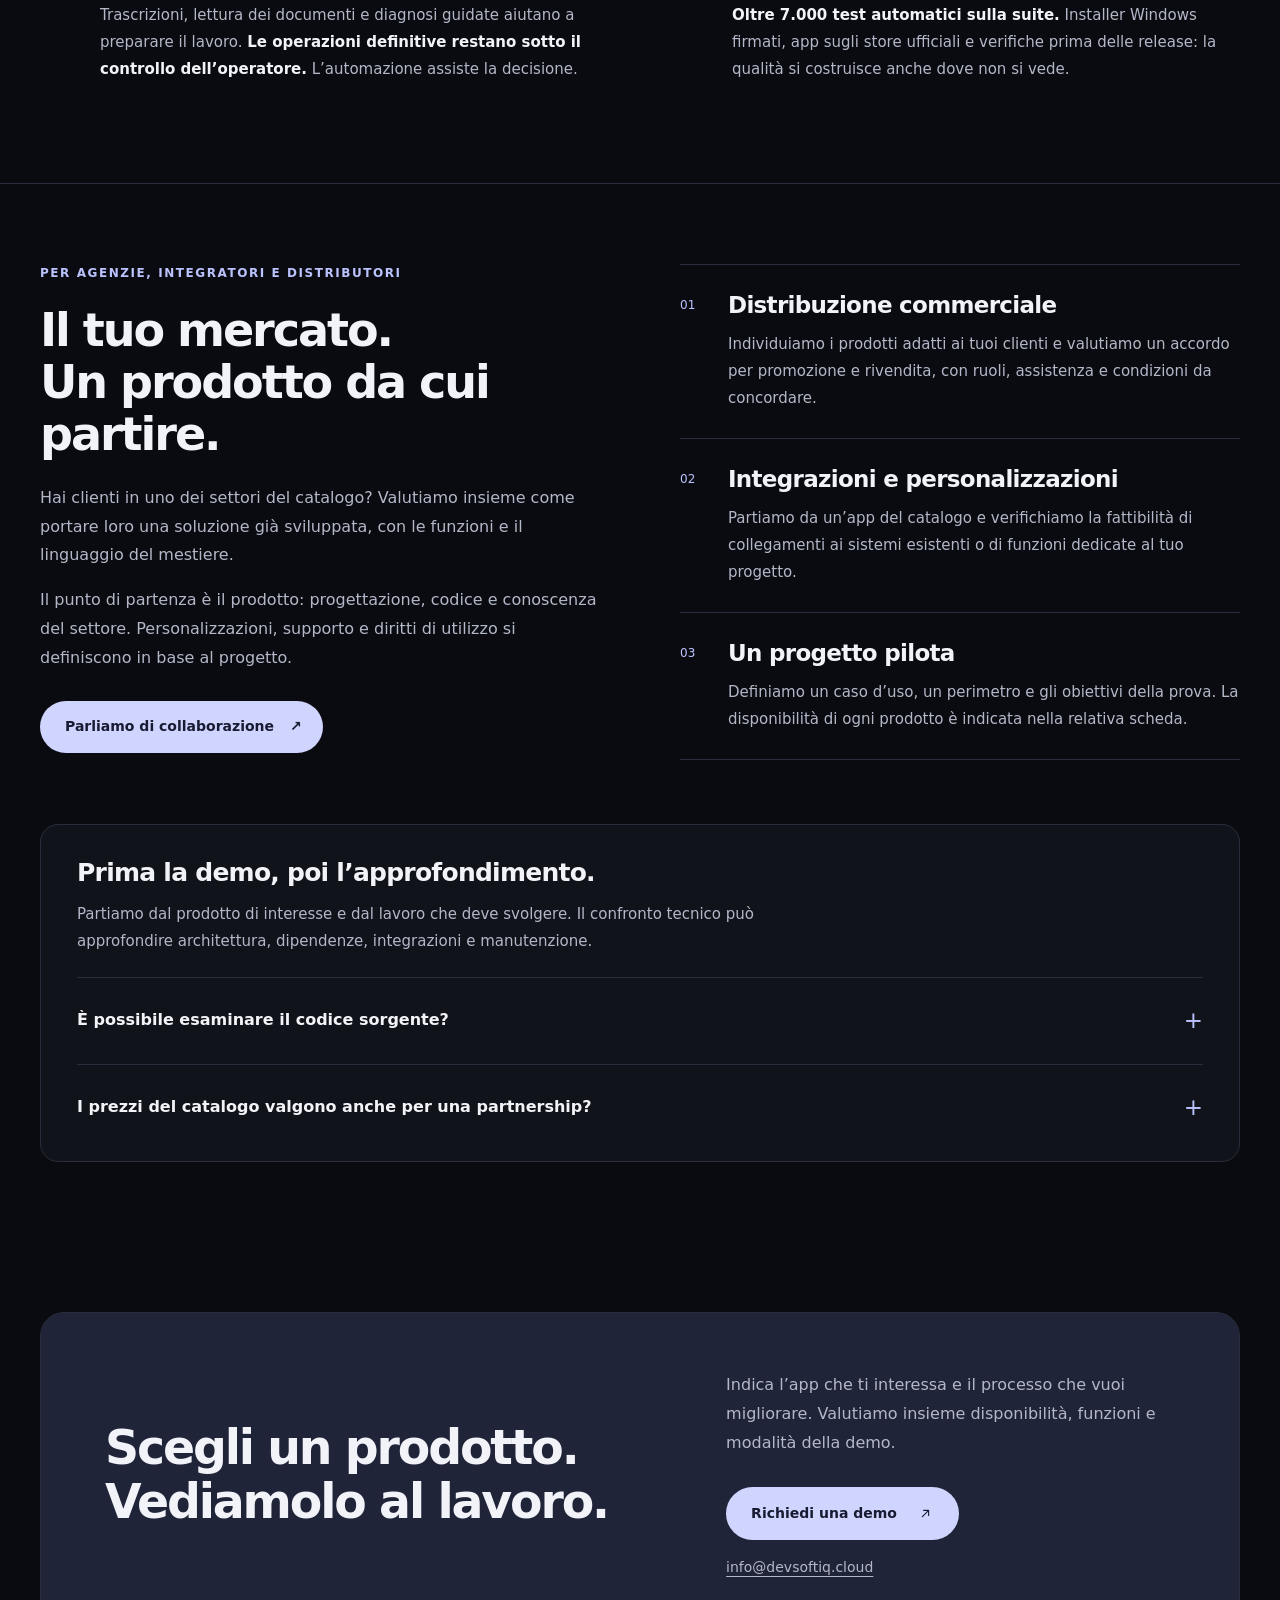
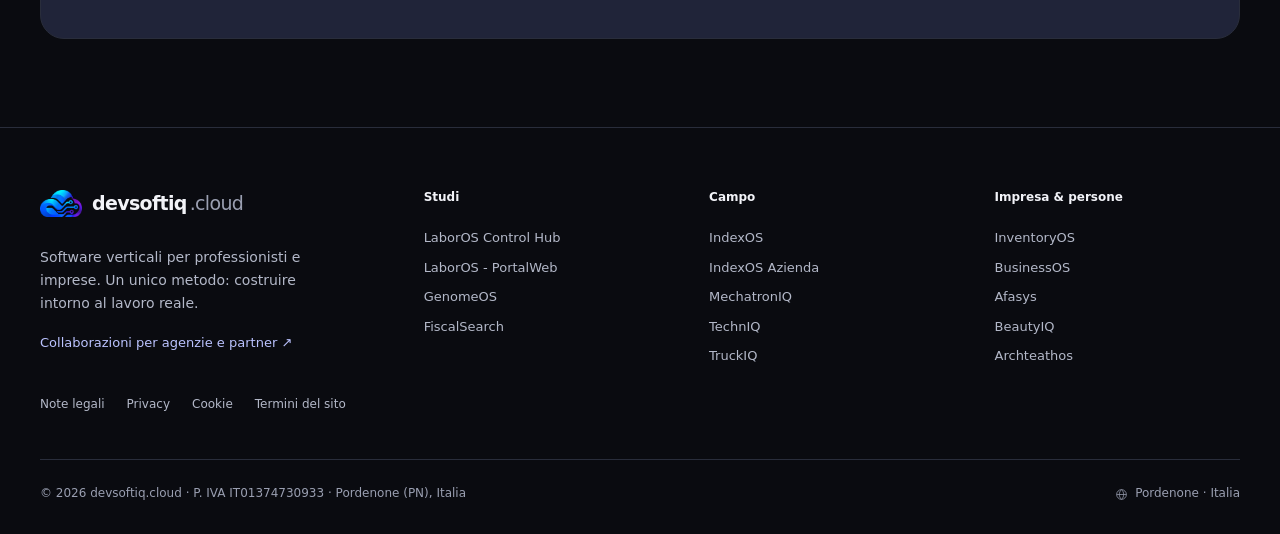
==== commit 0a77b2bb: "Aggiorna la scheda TechnIQ nella landing DevSoftIQ" ====
--- a/index.html
+++ b/index.html
@@ -154,7 +154,7 @@
           "@type": "ListItem",
           "position": 8,
           "name": "TechnIQ",
-          "description": "Raccogli le note in cantiere e prepara il preventivo dal PC. Un gestionale per chi fa gli interventi, con importazione dello storico dai vecchi software.",
+          "description": "Il gestionale da campo per artigiani e installatori. Detti una nota dal telefono, anche offline. Sul PC viene trascritta e diventa la base per preventivo e fattura elettronica.",
           "url": "https://devsoftiq.cloud/#techniq",
           "image": "https://devsoftiq.cloud/assets/logos/techniq.png"
         },
@@ -280,7 +280,7 @@
             <a class="tile" href="#fiscalsearch" title="FiscalSearch" aria-label="Scopri FiscalSearch"><img src="assets/logos/fiscalsearch.webp" alt="" decoding="async" width="38" height="38"><span class="tile-label">FiscalSearch</span></a>
             <a class="tile" href="#indexos" title="IndexOS" aria-label="Scopri IndexOS"><img src="assets/logos/indexos.png" alt="" decoding="async" width="38" height="38"><span class="tile-label">IndexOS</span></a><a class="tile" href="#indexos-azienda" title="IndexOS Azienda" aria-label="Scopri IndexOS Azienda"><img src="assets/logos/indexos-azienda.webp" alt="" width="38" height="38" decoding="async"><span class="tile-label">IndexOS Azienda</span></a>
             <a class="tile" href="#mechatroniq" title="MechatronIQ" aria-label="Scopri MechatronIQ"><img src="assets/logos/mechatroniq.png" alt="" decoding="async" width="38" height="38"><span class="tile-label">MechatronIQ</span></a>
-            <a class="tile" href="#techniq" title="TechnIQ" aria-label="Scopri TechnIQ"><img src="assets/logos/techniq.png" alt="" decoding="async" width="38" height="38"><span class="tile-label">TechnIQ</span></a>
+            <a class="tile techniq-brand" href="#techniq" title="TechnIQ" aria-label="Scopri TechnIQ"><img src="assets/logos/techniq.png" alt="" decoding="async" width="38" height="38"><span class="tile-label">TechnIQ</span></a>
             <a class="tile" href="#truckiq" title="TruckIQ" aria-label="Scopri TruckIQ"><img src="assets/logos/truckiq.png" alt="" decoding="async" width="38" height="38"><span class="tile-label">TruckIQ</span></a>
             <a class="tile" href="#inventoryos" title="InventoryOS" aria-label="Scopri InventoryOS"><img src="assets/logos/inventoryos.png" alt="" decoding="async" width="38" height="38"><span class="tile-label">InventoryOS</span></a>
             <a class="tile" href="#businessos" title="BusinessOS" aria-label="Scopri BusinessOS"><img src="assets/logos/businessos.png" alt="" decoding="async" width="38" height="38"><span class="tile-label">BusinessOS</span></a>
@@ -434,7 +434,7 @@
             </a></div><details class="product-details"><summary>Funzioni e dettagli</summary><p class="card-desc">Dalla prima targa alla fattura XML. <strong>Note vocali sotto il ponte trascritte in locale</strong>, catalogo ricambi con ricerca full-text, scadenze veicolo, preventivi e FatturaPA. App companion iOS e Android con OCR targa e outbox offline cifrato.</p></details></div>
         </div>
 
-        <div class="shell c3 reveal" id="techniq">
+        <div class="shell c3 reveal techniq-brand" id="techniq">
           <div class="core">
             <div class="card-top">
               <div class="mono"><img src="assets/logos/techniq.png" alt="" decoding="async" loading="lazy" width="40" height="40"></div>
@@ -442,8 +442,8 @@
             </div>
             <div>
               <h4 class="card-name">TechnIQ</h4>
-              <div class="card-tag">Parli sul posto. Diventa preventivo.</div>
-            </div><p class="card-desc">Raccogli le note in cantiere e prepara il preventivo dal PC. <strong>Un gestionale per chi fa gli interventi</strong>, con importazione dello storico dai vecchi software.</p>
+              <div class="card-tag">Parli sul posto. Diventa preventivo e fattura.</div>
+            </div><p class="card-desc">Il gestionale da campo per artigiani e installatori. <strong>Detti una nota dal telefono, anche offline.</strong> Sul PC viene trascritta e diventa la base per preventivo e fattura elettronica.</p>
 
             <div class="card-chips">
               <span class="p-chip">Windows</span>
@@ -452,7 +452,7 @@
             </div>
 
           <div class="card-actions"><a class="card-link" href="https://www.techniq.it" target="_blank" rel="noopener" aria-label="Visita il sito di TechnIQ (si apre in una nuova scheda)">Visita techniq.it<span class="ic"><svg width="12" height="12" viewBox="0 0 24 24" fill="none" aria-hidden="true"><path d="M7 17 L17 7 M9 7h8v8" stroke="currentColor" stroke-width="2" stroke-linecap="round" stroke-linejoin="round"></path></svg></span>
-            </a></div><details class="product-details"><summary>Funzioni e dettagli</summary><p class="card-desc">Il gestionale local-first per idraulici, elettricisti, termotecnici e manutentori: detti in cantiere, il PC trascrive e prepara il preventivo. <strong>Import dello storico</strong> dai vecchi gestionali incluso.</p></details></div>
+            </a></div><details class="product-details"><summary>Funzioni e dettagli</summary><p class="card-desc">Colleghi iPhone o Android al PC Windows con il QR. Registri note e foto anche senza rete e le ritrovi sul PC appena torni online. Dal preventivo approvato generi il file FatturaPA per l’invio allo SdI. L’archivio resta sul PC e puoi importare le anagrafiche dai gestionali compatibili.</p><p class="card-desc"><a class="card-link" href="https://www.techniq.it/tutorial.html" target="_blank" rel="noopener" aria-label="Guida TechnIQ all’installazione e al collegamento (si apre in una nuova scheda)">Guida a installazione e collegamento <span aria-hidden="true">↗</span></a></p></details></div>
         </div>
 
         <div class="shell c3 reveal" id="truckiq">
--- a/assets/site.css
+++ b/assets/site.css
@@ -128,6 +128,31 @@
 .app .ac{font-size:11px;color:var(--accent);margin-top:auto}
 .family-note{font-size:13px;color:var(--muted);margin-top:18px;display:flex;gap:12px;align-items:center}
 .family-note .dot{display:none}
+
+/* TechnIQ uses its own brand accents inside the catalogue system. */
+.techniq-brand{
+  --accent:#e8a87c;
+  --accent-soft:#182e30;
+  --techniq-surface:#132326;
+  --techniq-border:#32585b;
+  --techniq-link:#d6efed;
+  --techniq-paper:#f6f8f7;
+}
+:root[data-theme="light"] .techniq-brand{
+  --accent:#9a4e20;
+  --accent-soft:#e3edeb;
+  --techniq-surface:var(--techniq-paper);
+  --techniq-border:#b4cac7;
+  --techniq-link:#035054;
+}
+.shell.techniq-brand{
+  --line:var(--techniq-border);
+  background:var(--techniq-surface);
+}
+.shell.techniq-brand:hover{border-color:var(--accent)}
+.techniq-brand .mono,.tile.techniq-brand img{background:var(--techniq-paper)}
+.tile.techniq-brand img{border-radius:8px}
+.techniq-brand .card-link,.techniq-brand .product-details summary{color:var(--techniq-link);min-height:44px}
 .metodo{padding:58px 0 100px}
 .method-list{display:grid;grid-template-columns:repeat(2,minmax(0,1fr));gap:40px 64px;border-top:1px solid var(--line);padding-top:40px}
 .mrow{display:grid;grid-template-columns:42px minmax(0,1fr);gap:10px 18px;align-content:start}
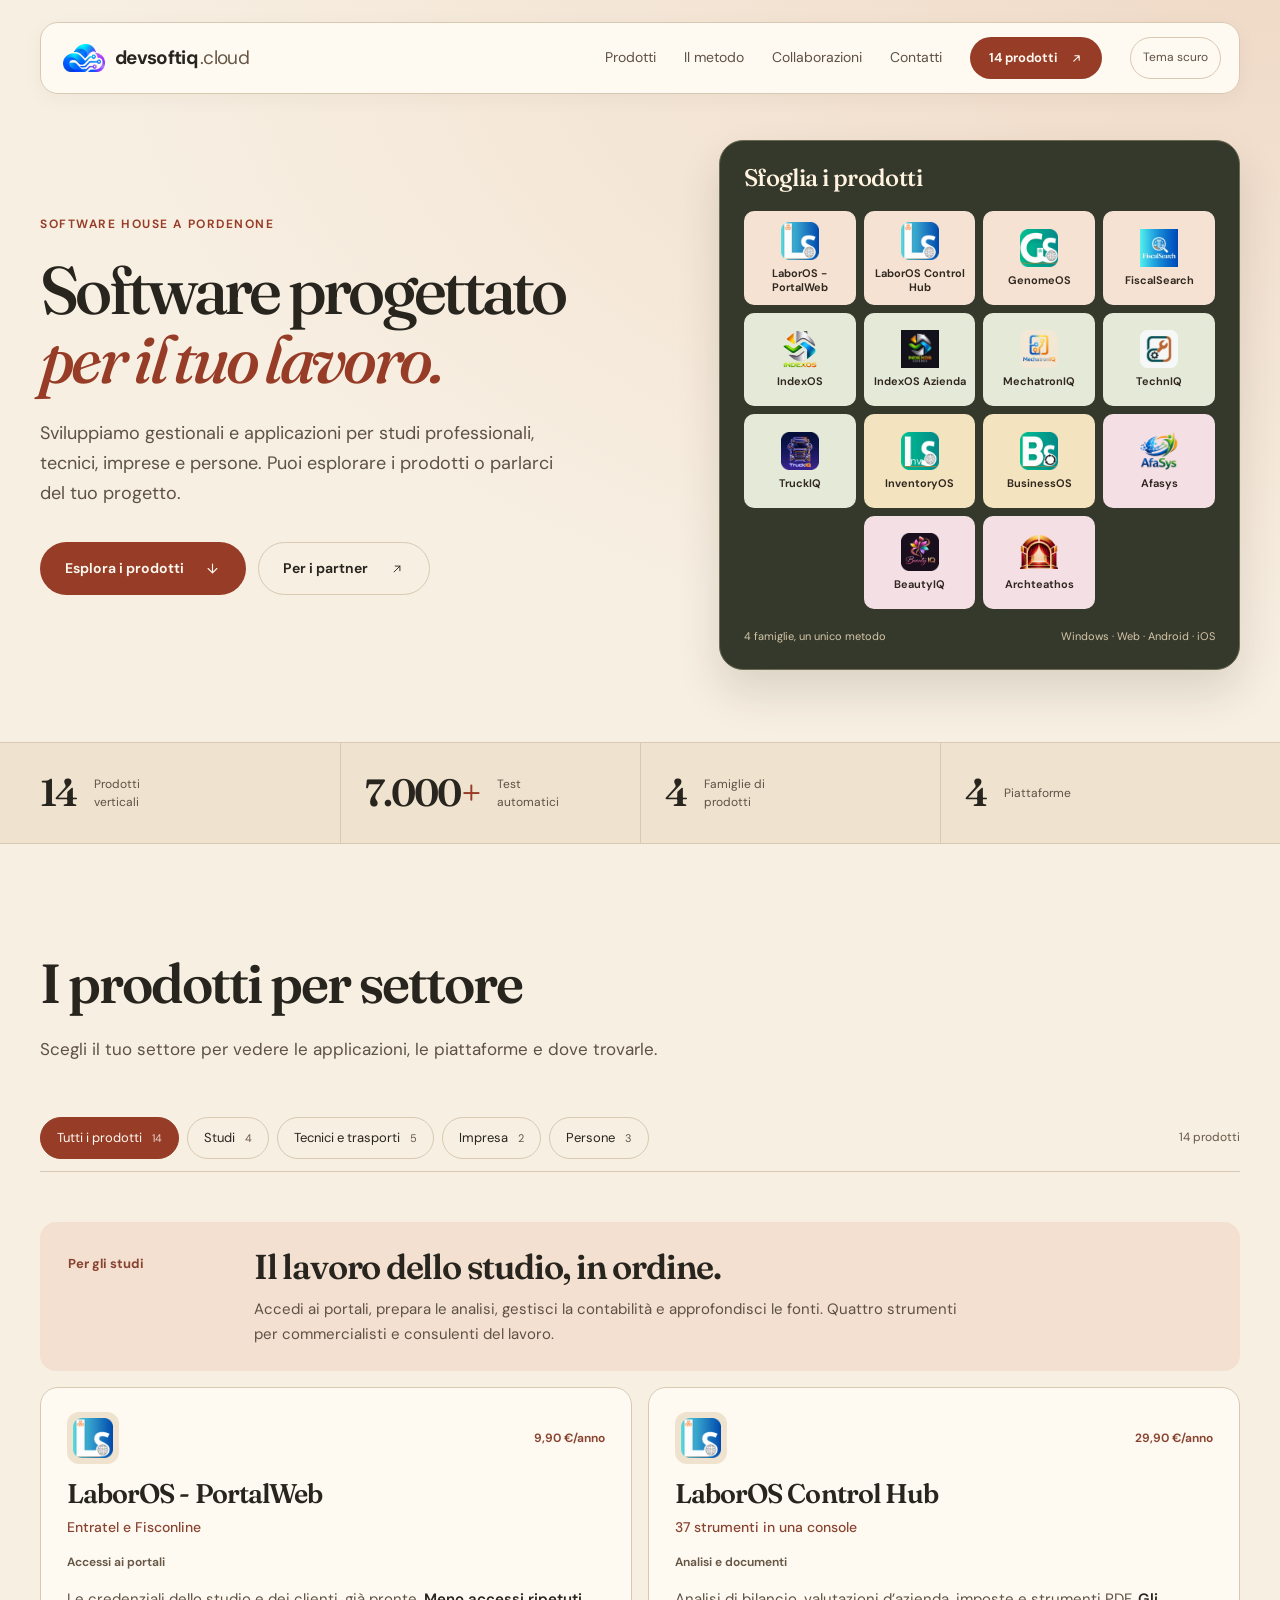
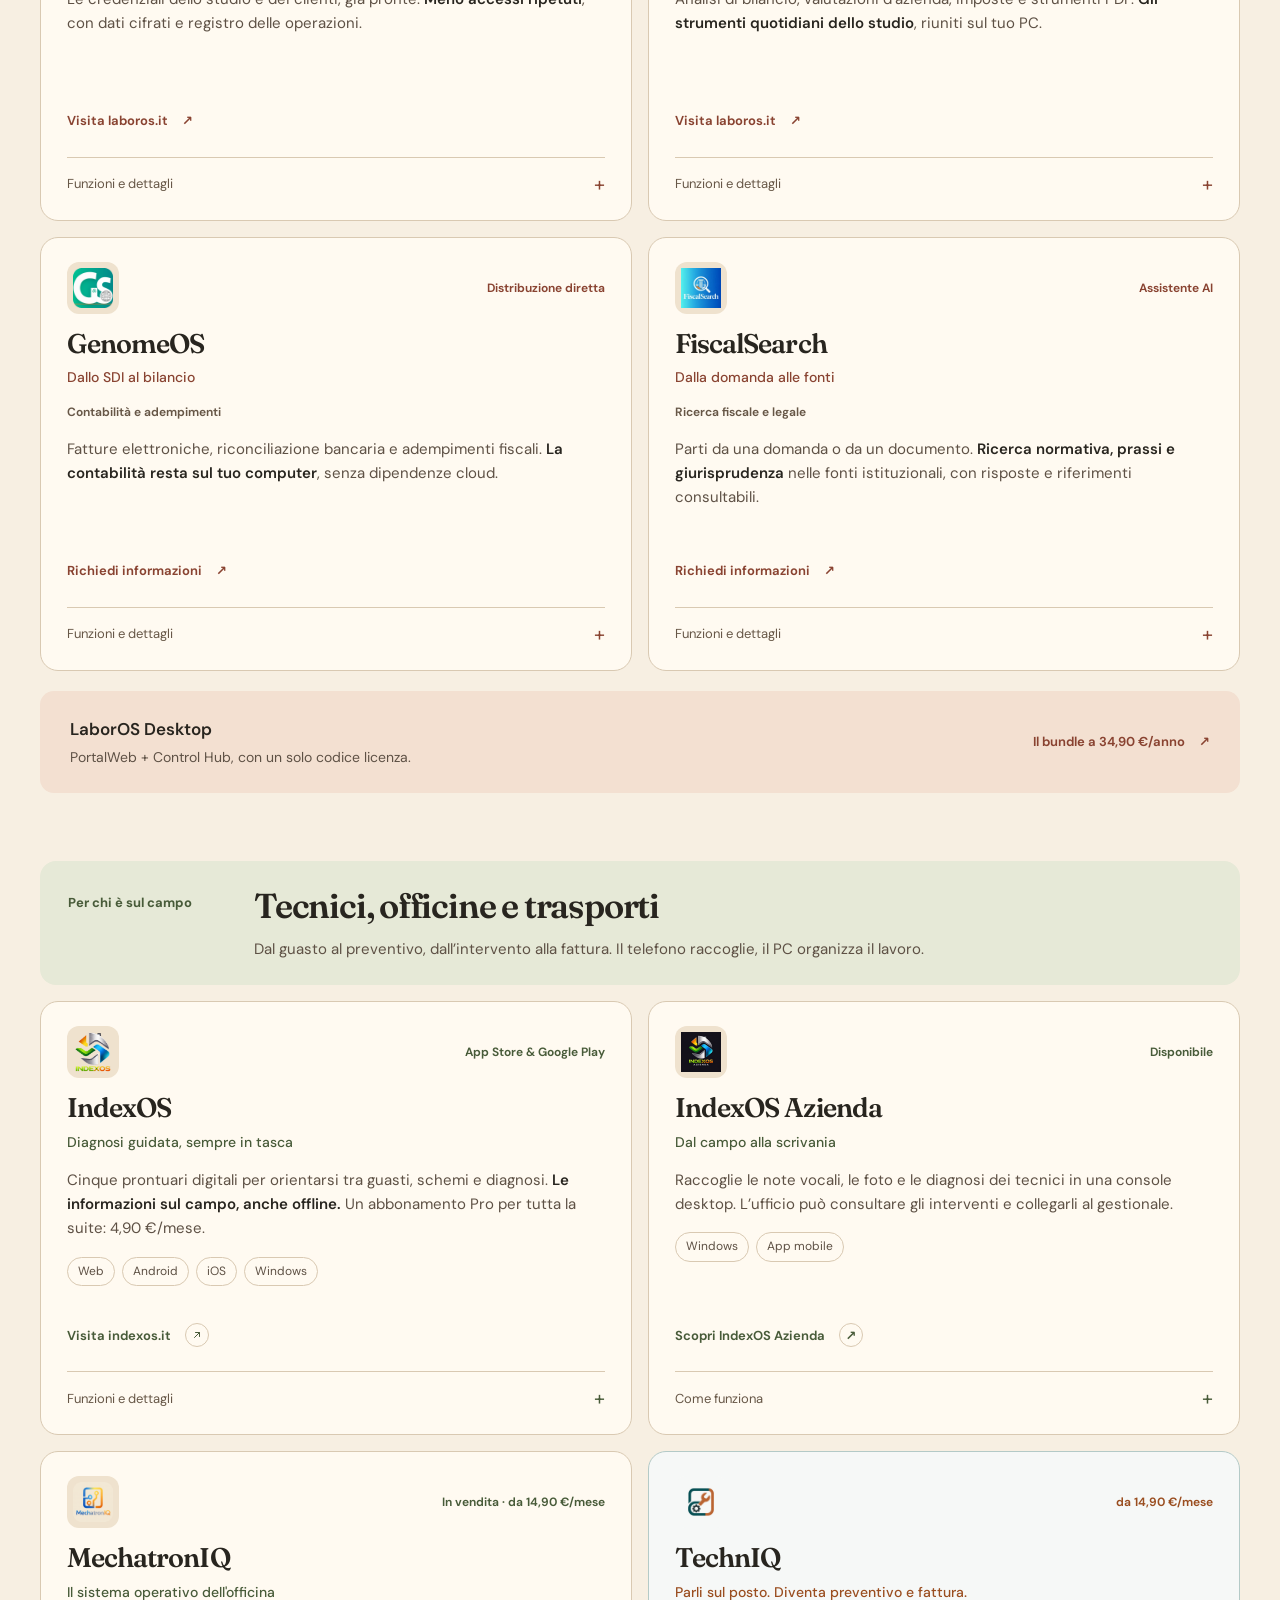
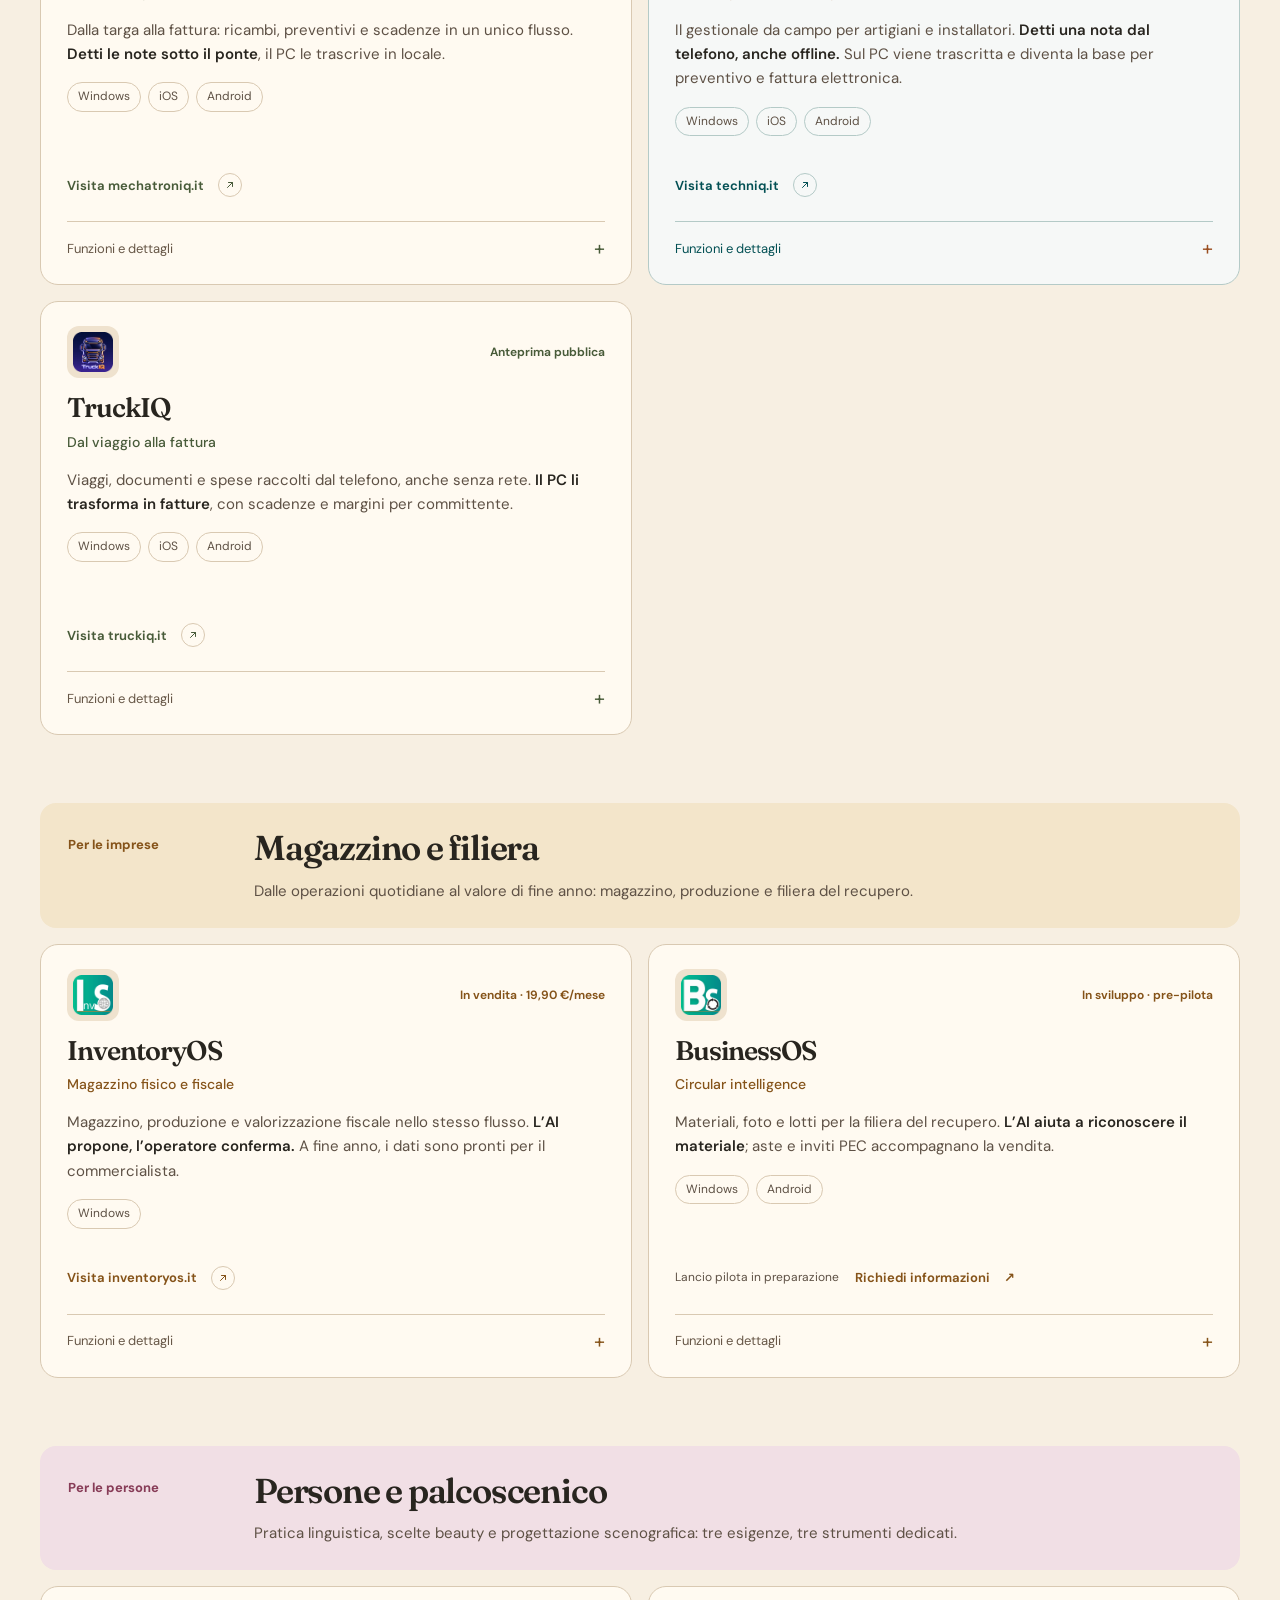
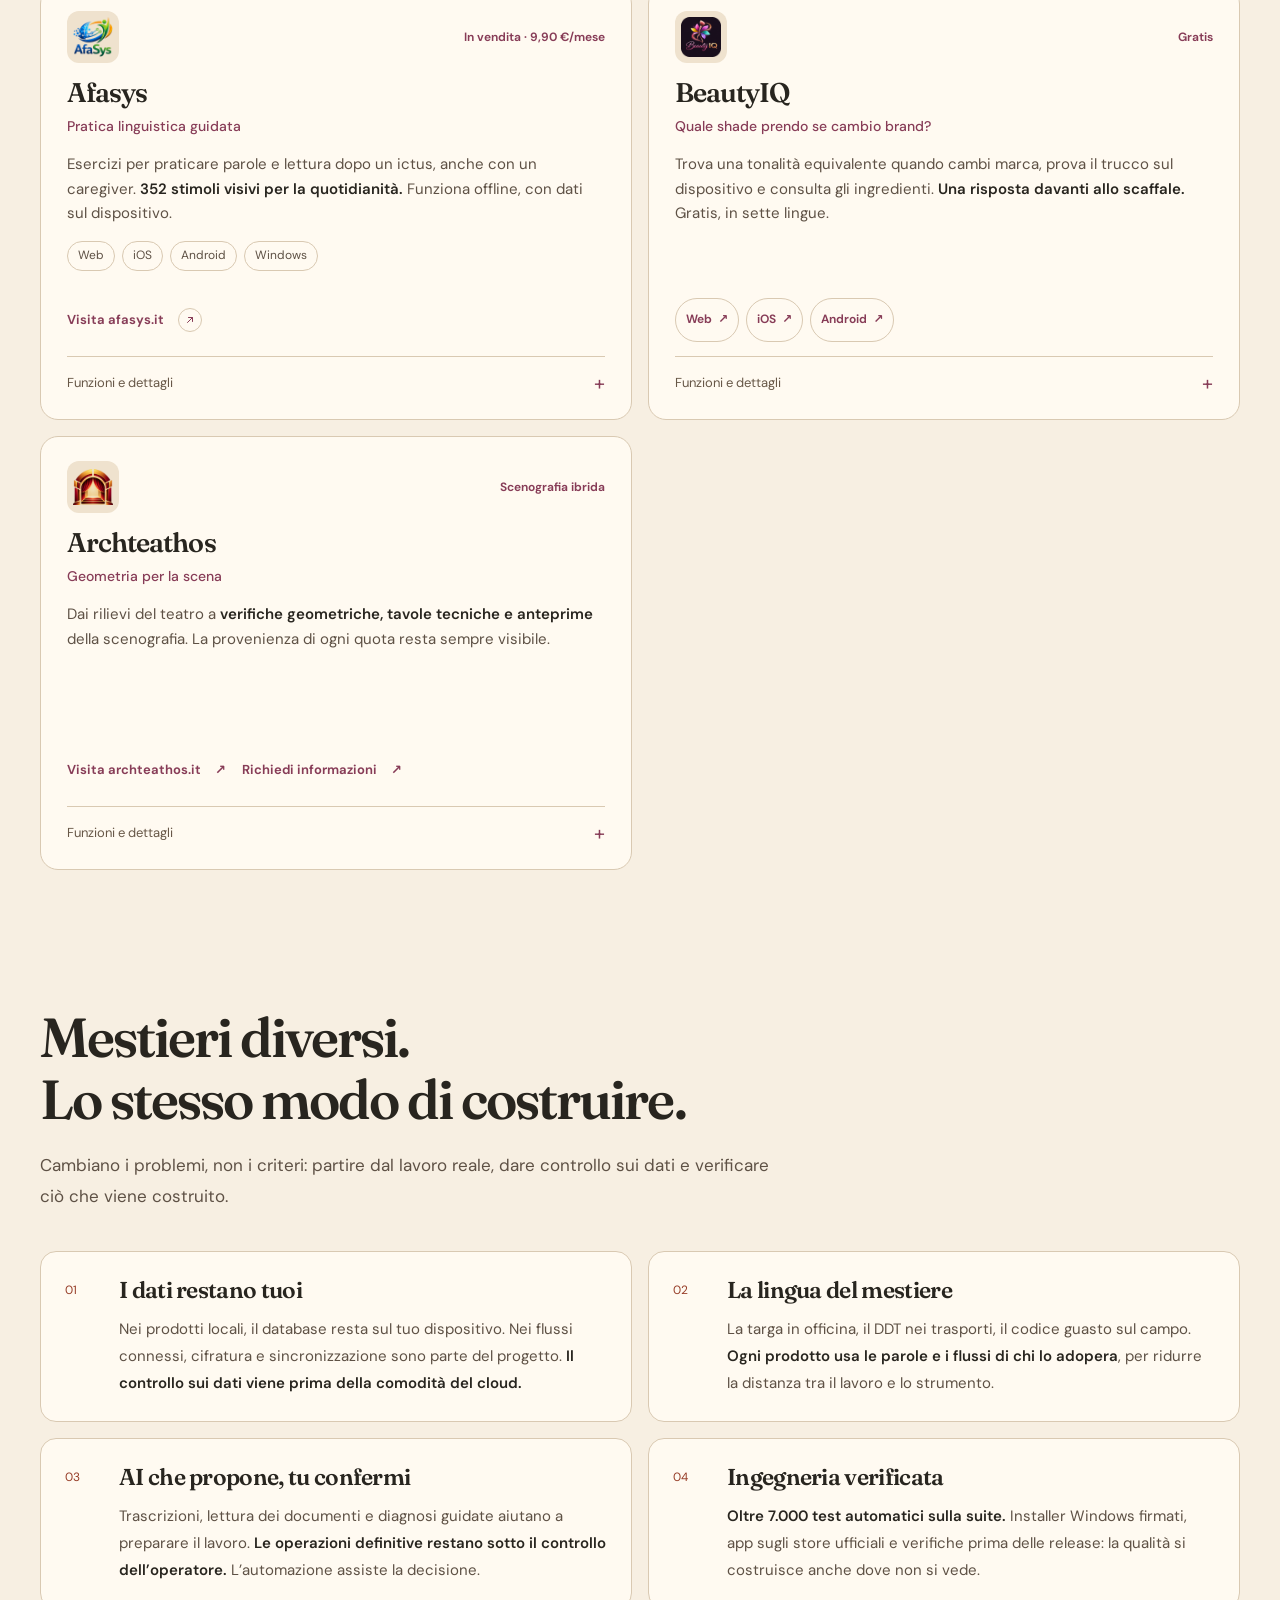
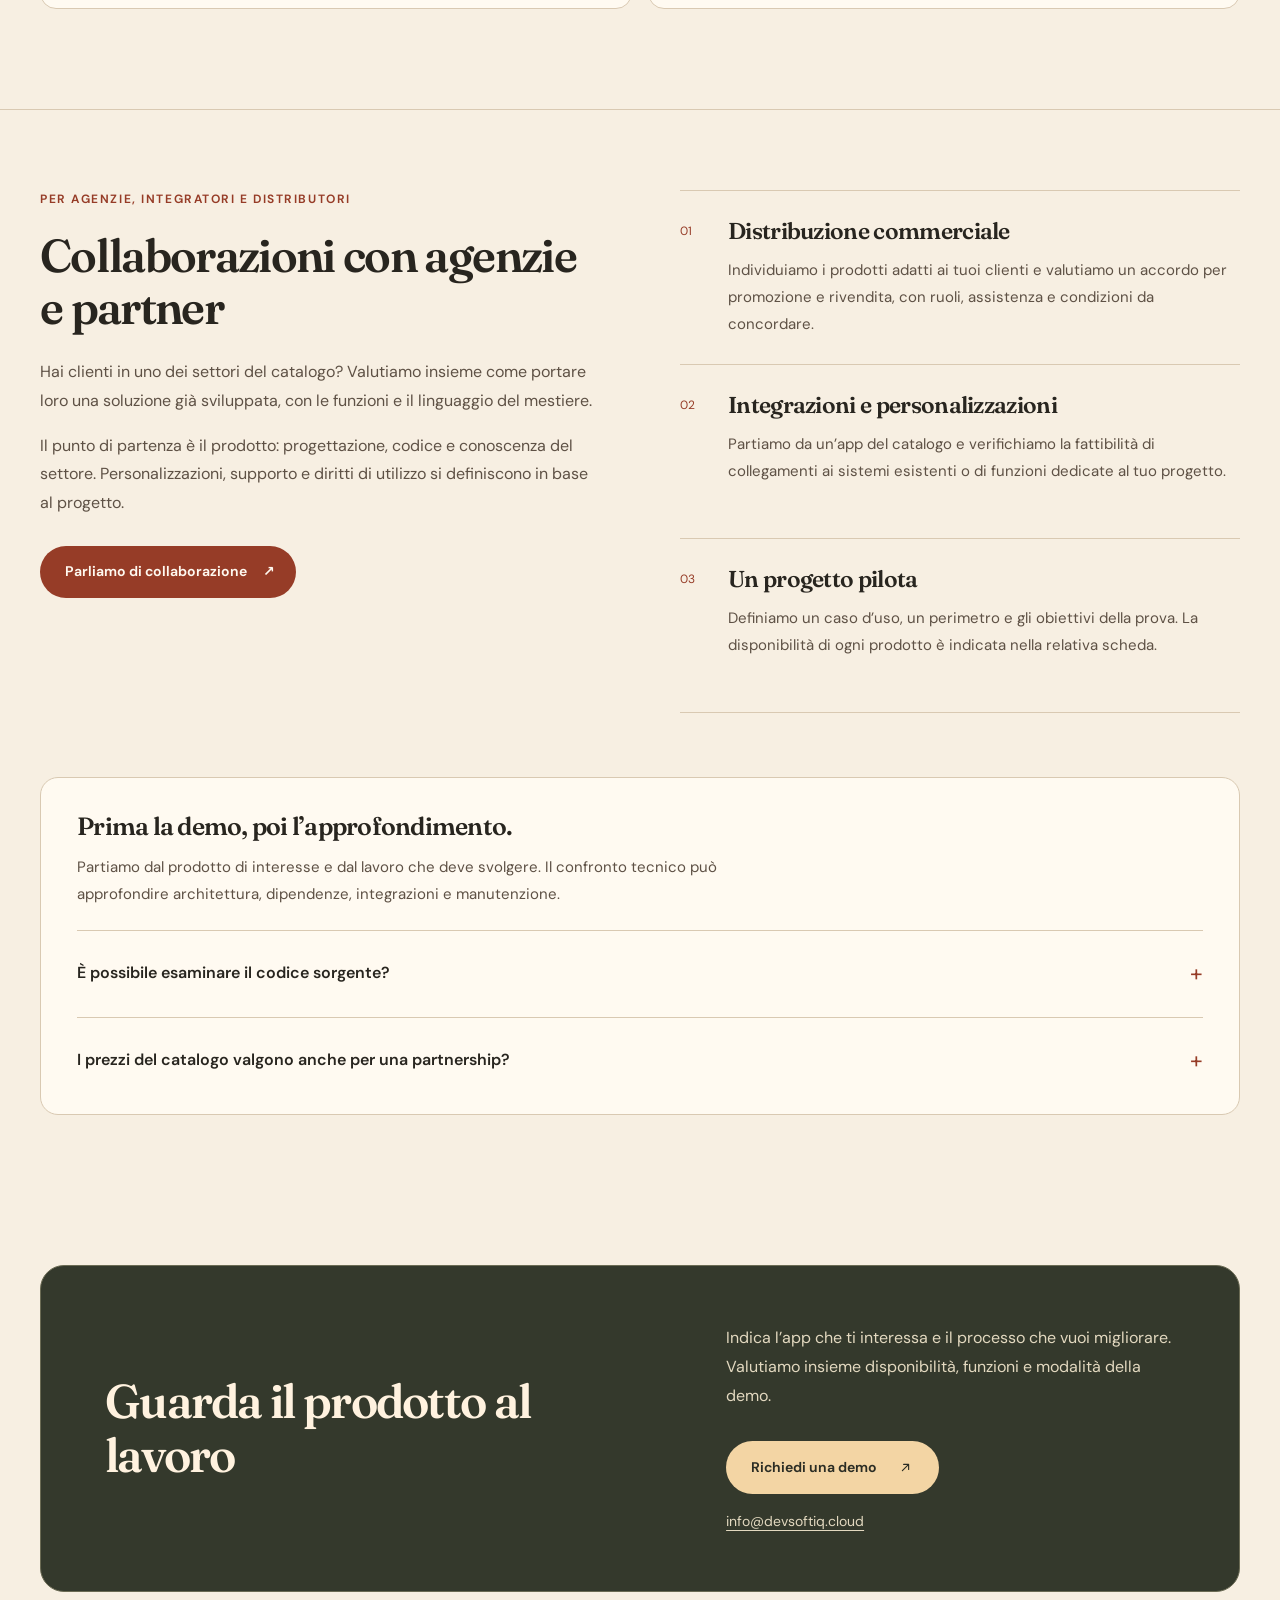
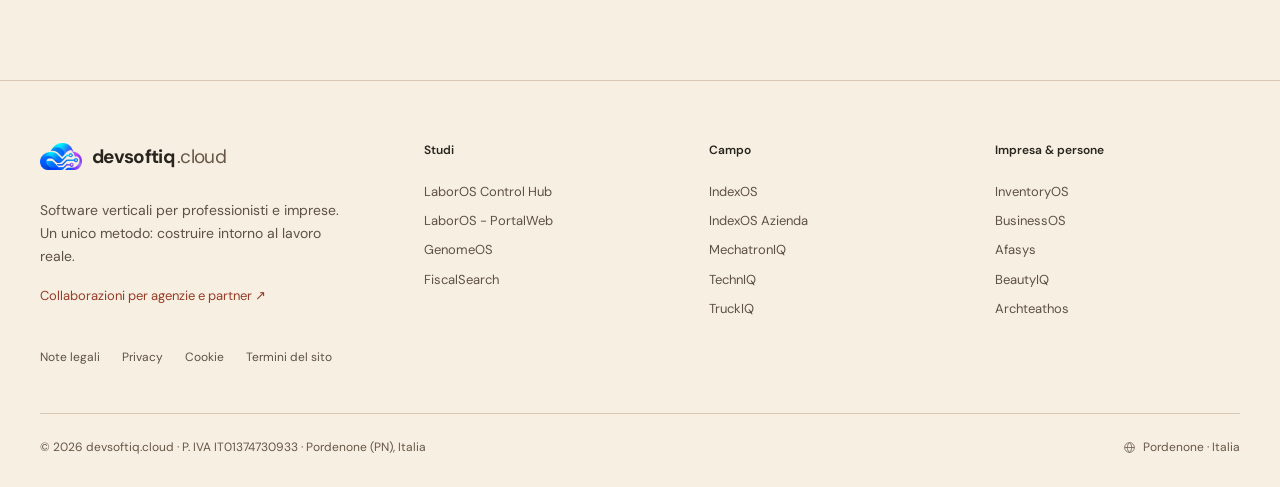
==== commit ca8a821f: "Rinnova la landing DevSoftIQ e aggiorna il catalogo" ====
--- a/index.html
+++ b/index.html
@@ -1,5 +1,5 @@
 <!DOCTYPE html>
-<html lang="it" class=""><head>
+<html lang="it" data-theme="light" data-type="software"><head>
 <meta charset="UTF-8">
 <meta name="viewport" content="width=device-width, initial-scale=1.0">
 <meta name="google-site-verification" content="TLxc3QLO754gzOvUYNpShrzuhxQud9WjMdTj3bF1WJw">
@@ -26,9 +26,10 @@
 <link rel="icon" type="image/png" sizes="32x32" href="assets/favicon-32.png">
 <link rel="icon" type="image/png" sizes="192x192" href="assets/favicon-192.png">
 <link rel="apple-touch-icon" href="assets/favicon.png">
-<meta name="theme-color" content="#0a0b10">
+<meta name="theme-color" content="#f7efe2">
+<link rel="preload" href="assets/fonts/fraunces.woff2" as="font" type="font/woff2" crossorigin>
 <link rel="stylesheet" href="assets/site.css">
-<script>try{document.documentElement.dataset.theme=localStorage.getItem('devsoftiq-theme')==='light'?'light':'dark'}catch{document.documentElement.dataset.theme='dark'}</script>
+<script>try{document.documentElement.dataset.theme=localStorage.getItem('devsoftiq-theme')==='dark'?'dark':'light'}catch{}</script>
 <script type="application/ld+json">
 {
   "@context": "https://schema.org",
@@ -138,7 +139,7 @@
           "@type": "ListItem",
           "position": 6,
           "name": "IndexOS Azienda",
-          "description": "Note vocali, foto e diagnosi dei tecnici raccolte in una console desktop. L’ufficio ritrova ogni intervento, con collegamento al gestionale e scambio cifrato.",
+          "description": "Console desktop per raccogliere note vocali, foto e diagnosi dei tecnici, con cronologia degli interventi e collegamento al gestionale.",
           "url": "https://devsoftiq.cloud/#indexos-azienda",
           "image": "https://devsoftiq.cloud/assets/logos/indexos-azienda.webp"
         },
@@ -229,7 +230,7 @@
   <a class="nav-cta" href="#catalogo">14 prodotti
 <svg width="13" height="13" viewBox="0 0 24 24" fill="none" aria-hidden="true"><path d="M7 17 L17 7 M9 7h8v8" stroke="currentColor" stroke-width="2" stroke-linecap="round" stroke-linejoin="round"></path></svg>
   </a>
-  <button class="theme-toggle" type="button" aria-label="Attiva il tema chiaro">Tema chiaro</button><button class="burger" aria-label="Apri il menu" aria-expanded="false" aria-controls="menu" type="button">
+  <button class="theme-toggle" type="button" aria-label="Attiva il tema chiaro">Tema scuro</button><button class="burger" aria-label="Apri il menu" aria-expanded="false" aria-controls="menu" type="button">
     <span></span><span></span>
   </button>
 </nav>
@@ -250,14 +251,14 @@
     <div>
       <span class="eyebrow reveal">Software house a Pordenone</span>
       <h1 class="reveal" style="--d:.08s">Software progettato<em>per il tuo lavoro.</em></h1>
-      <p class="sub reveal" style="--d:.16s">Sviluppiamo prodotti software per studi professionali, tecnici, imprese e persone. Un catalogo di soluzioni dedicate, da conoscere in demo e valutare anche per una collaborazione.</p>
+      <p class="sub reveal" style="--d:.16s">Sviluppiamo gestionali e applicazioni per studi professionali, tecnici, imprese e persone. Puoi esplorare i prodotti o parlarci del tuo progetto.</p>
       <div class="hero-cta reveal" style="--d:.24s">
         <a class="btn btn-primary" href="#catalogo">
           Esplora i prodotti
           <span class="ic"><svg width="15" height="15" viewBox="0 0 24 24" fill="none" aria-hidden="true"><path d="M12 5v14M5 12l7 7 7-7" stroke="currentColor" stroke-width="1.8" stroke-linecap="round" stroke-linejoin="round"></path></svg></span>
         </a>
         <a class="btn btn-ghost" href="#partner">
-          Per agenzie e partner
+          Per i partner
           <span class="ic"><svg width="14" height="14" viewBox="0 0 24 24" fill="none" aria-hidden="true"><path d="M7 17 L17 7 M9 7h8v8" stroke="currentColor" stroke-width="1.6" stroke-linecap="round" stroke-linejoin="round"></path></svg></span>
         </a>
       </div>
@@ -267,26 +268,22 @@
 
       <div class="panel">
         <div class="panel-core">
-          <div class="panel-head">
-            <span class="t">Un mestiere. Un prodotto.</span>
-            <span class="n">14 prodotti</span>
-          </div>
-          <div class="constellation" id="constellation" aria-label="Scorciatoie ai prodotti"><a class="tile" href="#portalweb" title="LaborOS - PortalWeb" aria-label="Scopri LaborOS - PortalWeb"><img src="assets/logos/portalweb.png" alt="" decoding="async" width="38" height="38"><span class="tile-label">LaborOS - PortalWeb</span></a>
-
-
-            <a class="tile" href="#controlhub" title="LaborOS Control Hub" aria-label="Scopri LaborOS Control Hub"><img src="assets/logos/controlhub.png" alt="" decoding="async" width="38" height="38"><span class="tile-label">LaborOS Control Hub</span></a>
-
-            <a class="tile" href="#genomeos" title="GenomeOS" aria-label="Scopri GenomeOS"><img src="assets/logos/genomeos.png" alt="" decoding="async" width="38" height="38"><span class="tile-label">GenomeOS</span></a>
-            <a class="tile" href="#fiscalsearch" title="FiscalSearch" aria-label="Scopri FiscalSearch"><img src="assets/logos/fiscalsearch.webp" alt="" decoding="async" width="38" height="38"><span class="tile-label">FiscalSearch</span></a>
-            <a class="tile" href="#indexos" title="IndexOS" aria-label="Scopri IndexOS"><img src="assets/logos/indexos.png" alt="" decoding="async" width="38" height="38"><span class="tile-label">IndexOS</span></a><a class="tile" href="#indexos-azienda" title="IndexOS Azienda" aria-label="Scopri IndexOS Azienda"><img src="assets/logos/indexos-azienda.webp" alt="" width="38" height="38" decoding="async"><span class="tile-label">IndexOS Azienda</span></a>
-            <a class="tile" href="#mechatroniq" title="MechatronIQ" aria-label="Scopri MechatronIQ"><img src="assets/logos/mechatroniq.png" alt="" decoding="async" width="38" height="38"><span class="tile-label">MechatronIQ</span></a>
-            <a class="tile techniq-brand" href="#techniq" title="TechnIQ" aria-label="Scopri TechnIQ"><img src="assets/logos/techniq.png" alt="" decoding="async" width="38" height="38"><span class="tile-label">TechnIQ</span></a>
-            <a class="tile" href="#truckiq" title="TruckIQ" aria-label="Scopri TruckIQ"><img src="assets/logos/truckiq.png" alt="" decoding="async" width="38" height="38"><span class="tile-label">TruckIQ</span></a>
-            <a class="tile" href="#inventoryos" title="InventoryOS" aria-label="Scopri InventoryOS"><img src="assets/logos/inventoryos.png" alt="" decoding="async" width="38" height="38"><span class="tile-label">InventoryOS</span></a>
-            <a class="tile" href="#businessos" title="BusinessOS" aria-label="Scopri BusinessOS"><img src="assets/logos/businessos.png" alt="" decoding="async" width="38" height="38"><span class="tile-label">BusinessOS</span></a>
-            <a class="tile" href="#afasys" title="Afasys" aria-label="Scopri Afasys"><img src="assets/logos/afasys.png" alt="" decoding="async" width="38" height="38"><span class="tile-label">Afasys</span></a>
-            <a class="tile" href="#beautyiq" title="BeautyIQ" aria-label="Scopri BeautyIQ"><img src="assets/logos/beautyiq.png" alt="" decoding="async" width="38" height="38"><span class="tile-label">BeautyIQ</span></a>
-            <a class="tile" href="#archteathos" title="Archteathos" aria-label="Scopri Archteathos"><img src="assets/logos/archteathos.png" alt="" decoding="async" width="38" height="38"><span class="tile-label">Archteathos</span></a>
+          <p class="panel-title">Sfoglia i prodotti</p>
+          <div class="constellation" id="constellation" aria-label="Scorciatoie ai prodotti">
+            <a class="tile" data-sector="studi" href="#portalweb" title="LaborOS - PortalWeb" aria-label="Scopri LaborOS - PortalWeb"><img src="assets/logos/portalweb.png" alt="" decoding="async" width="38" height="38"><span class="tile-label">LaborOS - PortalWeb</span></a>
+            <a class="tile" data-sector="studi" href="#controlhub" title="LaborOS Control Hub" aria-label="Scopri LaborOS Control Hub"><img src="assets/logos/controlhub.png" alt="" decoding="async" width="38" height="38"><span class="tile-label">LaborOS Control Hub</span></a>
+            <a class="tile" data-sector="studi" href="#genomeos" title="GenomeOS" aria-label="Scopri GenomeOS"><img src="assets/logos/genomeos.png" alt="" decoding="async" width="38" height="38"><span class="tile-label">GenomeOS</span></a>
+            <a class="tile" data-sector="studi" href="#fiscalsearch" title="FiscalSearch" aria-label="Scopri FiscalSearch"><img src="assets/logos/fiscalsearch.webp" alt="" decoding="async" width="38" height="38"><span class="tile-label">FiscalSearch</span></a>
+            <a class="tile" data-sector="campo" href="#indexos" title="IndexOS" aria-label="Scopri IndexOS"><img src="assets/logos/indexos.png" alt="" decoding="async" width="38" height="38"><span class="tile-label">IndexOS</span></a>
+            <a class="tile" data-sector="campo" href="#indexos-azienda" title="IndexOS Azienda" aria-label="Scopri IndexOS Azienda"><img src="assets/logos/indexos-azienda.webp" alt="" width="38" height="38" decoding="async"><span class="tile-label">IndexOS Azienda</span></a>
+            <a class="tile" data-sector="campo" href="#mechatroniq" title="MechatronIQ" aria-label="Scopri MechatronIQ"><img src="assets/logos/mechatroniq.png" alt="" decoding="async" width="38" height="38"><span class="tile-label">MechatronIQ</span></a>
+            <a class="tile techniq-brand" data-sector="campo" href="#techniq" title="TechnIQ" aria-label="Scopri TechnIQ"><img src="assets/logos/techniq.png" alt="" decoding="async" width="38" height="38"><span class="tile-label">TechnIQ</span></a>
+            <a class="tile" data-sector="campo" href="#truckiq" title="TruckIQ" aria-label="Scopri TruckIQ"><img src="assets/logos/truckiq.png" alt="" decoding="async" width="38" height="38"><span class="tile-label">TruckIQ</span></a>
+            <a class="tile" data-sector="impresa" href="#inventoryos" title="InventoryOS" aria-label="Scopri InventoryOS"><img src="assets/logos/inventoryos.png" alt="" decoding="async" width="38" height="38"><span class="tile-label">InventoryOS</span></a>
+            <a class="tile" data-sector="impresa" href="#businessos" title="BusinessOS" aria-label="Scopri BusinessOS"><img src="assets/logos/businessos.png" alt="" decoding="async" width="38" height="38"><span class="tile-label">BusinessOS</span></a>
+            <a class="tile" data-sector="persone" href="#afasys" title="Afasys" aria-label="Scopri Afasys"><img src="assets/logos/afasys.png" alt="" decoding="async" width="38" height="38"><span class="tile-label">Afasys</span></a>
+            <a class="tile" data-sector="persone" href="#beautyiq" title="BeautyIQ" aria-label="Scopri BeautyIQ"><img src="assets/logos/beautyiq.png" alt="" decoding="async" width="38" height="38"><span class="tile-label">BeautyIQ</span></a>
+            <a class="tile" data-sector="persone" href="#archteathos" title="Archteathos" aria-label="Scopri Archteathos"><img src="assets/logos/archteathos.png" alt="" decoding="async" width="38" height="38"><span class="tile-label">Archteathos</span></a>
           </div>
           <div class="panel-cap"><span>4 famiglie, un unico metodo</span><span>Windows · Web · Android · iOS</span></div>
         </div>
@@ -323,9 +320,9 @@
   <div class="wrap">
     <div class="sec-head">
 
-      <h2 class="reveal" style="--d:.08s">Il software giusto.<br>Per il tuo mestiere.</h2>
-      <p class="reveal" style="--d:.16s">Soluzioni dedicate a processi reali, con le funzioni e il linguaggio del tuo settore. Scopri il prodotto più adatto al tuo lavoro.</p>
-    </div><div class="catalog-tools" role="group" aria-label="Filtra i prodotti per settore"><button type="button" class="sector-button" data-sector="all" aria-pressed="true" aria-controls="product-families">Tutti i prodotti <small>14</small></button><button type="button" class="sector-button" data-sector="studi" aria-pressed="false" aria-controls="product-families">Studi <small>4</small></button><button type="button" class="sector-button" data-sector="campo" aria-pressed="false" aria-controls="product-families">Tecnici e trasporti <small>5</small></button><button type="button" class="sector-button" data-sector="impresa" aria-pressed="false" aria-controls="product-families">Impresa <small>2</small></button><button type="button" class="sector-button" data-sector="persone" aria-pressed="false" aria-controls="product-families">Persone <small>3</small></button><span class="catalog-result" role="status" aria-live="polite">14 prodotti</span></div><div id="product-families"><div class="family studios" data-sector="studi" id="studi" aria-labelledby="studi-title">
+      <h2 class="reveal" style="--d:.08s">I prodotti per settore</h2>
+      <p class="reveal" style="--d:.16s">Scegli il tuo settore per vedere le applicazioni, le piattaforme e dove trovarle.</p>
+    </div><div class="catalog-tools" role="group" aria-label="Filtra i prodotti per settore"><button type="button" class="sector-button" data-sector="all" aria-pressed="true" aria-controls="product-families">Tutti i prodotti <small>14</small></button><button type="button" class="sector-button" data-sector="studi" aria-pressed="false" aria-controls="product-families">Studi <small>4</small></button><button type="button" class="sector-button" data-sector="campo" aria-pressed="false" aria-controls="product-families">Tecnici e trasporti <small>5</small></button><button type="button" class="sector-button" data-sector="impresa" aria-pressed="false" aria-controls="product-families">Impresa <small>2</small></button><button type="button" class="sector-button" data-sector="persone" aria-pressed="false" aria-controls="product-families">Persone <small>3</small></button><span class="catalog-result" role="status" aria-live="polite">14 prodotti</span></div><div id="product-families"><div class="family" data-sector="studi" id="studi" aria-labelledby="studi-title">
       <div class="family-head">
         <div class="idx reveal">Per gli studi</div>
         <div>
@@ -333,38 +330,42 @@
           <p class="reveal">Accedi ai portali, prepara le analisi, gestisci la contabilità e approfondisci le fonti. Quattro strumenti per commercialisti e consulenti del lavoro.</p>
         </div>
       </div>
-      <div class="bento studios-grid">
-        <article class="shell studio-card reveal" id="portalweb" aria-labelledby="portalweb-name">
+      <div class="bento">
+        <article class="shell reveal" id="portalweb" aria-labelledby="portalweb-name">
           <div class="core"><span id="laboros" class="anchor-alias" aria-hidden="true"></span>
-            <div class="studio-meta"><span>Accessi ai portali</span><span class="chip">9,90 €/anno</span></div>
-            <div class="studio-brand"><img src="assets/logos/portalweb.png" alt="" decoding="async" loading="lazy" width="56" height="56"><div><h4 class="card-name" id="portalweb-name">LaborOS - PortalWeb</h4><p class="card-tag">Entratel e Fisconline</p></div></div>
+            <div class="card-top"><div class="mono"><img src="assets/logos/portalweb.png" alt="" decoding="async" loading="lazy" width="40" height="40"></div><span class="chip">9,90 €/anno</span></div>
+            <div><h4 class="card-name" id="portalweb-name">LaborOS - PortalWeb</h4><p class="card-tag">Entratel e Fisconline</p></div>
+            <p class="studio-role">Accessi ai portali</p>
             <p class="card-desc">Le credenziali dello studio e dei clienti, già pronte. <strong>Meno accessi ripetuti</strong>, con dati cifrati e registro delle operazioni.</p>
             <div class="card-actions"><a class="card-link" href="https://www.laboros.it">Visita laboros.it <span aria-hidden="true">↗</span></a></div>
             <details class="product-details"><summary>Funzioni e dettagli</summary><p class="card-desc">Apre <strong>Entratel e Fisconline con le credenziali già compilate</strong>, per lo studio e per ogni cliente. Cifratura DPAPI di Windows, audit log degli accessi e news ufficiali in dashboard. App per Windows in un solo EXE.</p></details>
           </div>
         </article>
-        <article class="shell studio-card reveal" id="controlhub" aria-labelledby="controlhub-name">
-          <div class="core">
-            <div class="studio-meta"><span>Analisi e documenti</span><span class="chip">29,90 €/anno</span></div>
-            <div class="studio-brand"><img src="assets/logos/controlhub.png" alt="" decoding="async" loading="lazy" width="56" height="56"><div><h4 class="card-name" id="controlhub-name">LaborOS Control Hub</h4><p class="card-tag">37 strumenti in una console</p></div></div>
+        <article class="shell reveal" id="controlhub" aria-labelledby="controlhub-name">
+          <div class="core">
+            <div class="card-top"><div class="mono"><img src="assets/logos/controlhub.png" alt="" decoding="async" loading="lazy" width="40" height="40"></div><span class="chip">29,90 €/anno</span></div>
+            <div><h4 class="card-name" id="controlhub-name">LaborOS Control Hub</h4><p class="card-tag">37 strumenti in una console</p></div>
+            <p class="studio-role">Analisi e documenti</p>
             <p class="card-desc">Analisi di bilancio, valutazioni d’azienda, imposte e strumenti PDF. <strong>Gli strumenti quotidiani dello studio</strong>, riuniti sul tuo PC.</p>
             <div class="card-actions"><a class="card-link" href="https://www.laboros.it">Visita laboros.it <span aria-hidden="true">↗</span></a></div>
             <details class="product-details"><summary>Funzioni e dettagli</summary><p class="card-desc">La cassetta degli attrezzi digitale dello studio: <strong>analisi di bilancio con Z-Score</strong>, valutazione d’azienda a 7 metodi, DCF, determinazione delle imposte, termini processuali, utility PDF e XML, ricerca nei documenti e news istituzionali. App per Windows con runtime portatile incluso.</p></details>
           </div>
         </article>
-        <article class="shell studio-card reveal" id="genomeos" aria-labelledby="genomeos-name">
-          <div class="core">
-            <div class="studio-meta"><span>Contabilità e adempimenti</span><span class="chip">Distribuzione diretta</span></div>
-            <div class="studio-brand"><img src="assets/logos/genomeos.png" alt="" decoding="async" loading="lazy" width="56" height="56"><div><h4 class="card-name" id="genomeos-name">GenomeOS</h4><p class="card-tag">Dallo SDI al bilancio</p></div></div>
+        <article class="shell reveal" id="genomeos" aria-labelledby="genomeos-name">
+          <div class="core">
+            <div class="card-top"><div class="mono"><img src="assets/logos/genomeos.png" alt="" decoding="async" loading="lazy" width="40" height="40"></div><span class="chip">Distribuzione diretta</span></div>
+            <div><h4 class="card-name" id="genomeos-name">GenomeOS</h4><p class="card-tag">Dallo SDI al bilancio</p></div>
+            <p class="studio-role">Contabilità e adempimenti</p>
             <p class="card-desc">Fatture elettroniche, riconciliazione bancaria e adempimenti fiscali. <strong>La contabilità resta sul tuo computer</strong>, senza dipendenze cloud.</p>
             <div class="card-actions"><a class="card-link" href="mailto:info@devsoftiq.cloud?subject=Informazioni%20su%20GenomeOS">Richiedi informazioni <span aria-hidden="true">↗</span></a></div>
             <details class="product-details"><summary>Funzioni e dettagli</summary><p class="card-desc">Acquisizione delle fatture elettroniche con <strong>classificatore cognitivo</strong>, F24 telematico, 770 e Certificazione Unica, tutti i regimi IVA, riconciliazione bancaria e bilancio XBRL. Partita doppia verificabile, su Windows.</p></details>
           </div>
         </article>
-        <article class="shell studio-card reveal" id="fiscalsearch" aria-labelledby="fiscalsearch-name">
-          <div class="core">
-            <div class="studio-meta"><span>Ricerca fiscale e legale</span><span class="chip">Assistente AI</span></div>
-            <div class="studio-brand"><img src="assets/logos/fiscalsearch.webp" alt="" decoding="async" loading="lazy" width="56" height="56"><div><h4 class="card-name" id="fiscalsearch-name">FiscalSearch</h4><p class="card-tag">Dalla domanda alle fonti</p></div></div>
+        <article class="shell reveal" id="fiscalsearch" aria-labelledby="fiscalsearch-name">
+          <div class="core">
+            <div class="card-top"><div class="mono"><img src="assets/logos/fiscalsearch.webp" alt="" decoding="async" loading="lazy" width="40" height="40"></div><span class="chip">Assistente AI</span></div>
+            <div><h4 class="card-name" id="fiscalsearch-name">FiscalSearch</h4><p class="card-tag">Dalla domanda alle fonti</p></div>
+            <p class="studio-role">Ricerca fiscale e legale</p>
             <p class="card-desc">Parti da una domanda o da un documento. <strong>Ricerca normativa, prassi e giurisprudenza</strong> nelle fonti istituzionali, con risposte e riferimenti consultabili.</p>
             <div class="card-actions"><a class="card-link" href="mailto:info@devsoftiq.cloud?subject=Informazioni%20su%20FiscalSearch">Richiedi informazioni <span aria-hidden="true">↗</span></a></div>
             <details class="product-details"><summary>Funzioni e dettagli</summary><p class="card-desc">Un unico spazio per <strong>ricerca e analisi dei documenti</strong>, richieste conservate, news e strumenti dello studio. L’agente ricerca le fonti italiane ed europee e collega i passaggi usati nella risposta. Fascicoli e documenti sono conservati localmente; ricerca e analisi AI usano servizi esterni. Fonti, limiti e dati mancanti restano espliciti.</p></details>
@@ -382,7 +383,7 @@
       </div>
       <div class="bento">
 
-        <div class="shell c6 r2 reveal suite" id="indexos">
+        <article class="shell reveal" id="indexos">
           <div class="core">
             <div class="card-top">
               <div class="mono"><img src="assets/logos/indexos.png" alt="" decoding="async" loading="lazy" width="40" height="40"></div>
@@ -391,29 +392,47 @@
             <div>
               <h4 class="card-name">IndexOS</h4>
               <div class="card-tag">Diagnosi guidata, sempre in tasca</div>
-            </div><p class="card-desc">Cinque prontuari digitali per orientarsi tra guasti, schemi e diagnosi. <strong>Le informazioni sul campo, anche offline.</strong> Un abbonamento Pro per tutta la suite: 4,90 €/mese.</p>
-
-            <div class="apps">
-              <div class="app"><span class="an">ElectraIQ</span><span class="av">Automazione industriale e fotovoltaico</span><span class="ac">154 codici</span></div>
-              <div class="app"><span class="an">HorecaIQ</span><span class="av">Cucine professionali e refrigerazione</span><span class="ac">56 codici</span></div>
-              <div class="app"><span class="an">HVACIQ</span><span class="av">Clima, caldaie e pompe di calore</span><span class="ac">87 codici</span></div>
-              <div class="app"><span class="an">DataCIQ</span><span class="av">Datacenter, UPS e gruppi elettrogeni</span><span class="ac">115 codici</span></div>
-              <div class="app"><span class="an">BASIQ</span><span class="av">Sicurezza e building automation</span><span class="ac">85 codici</span></div>
-            </div>
-
+            </div>
+            <p class="card-desc">Cinque prontuari digitali per orientarsi tra guasti, schemi e diagnosi. <strong>Le informazioni sul campo, anche offline.</strong> Un abbonamento Pro per tutta la suite: 4,90 €/mese.</p>
             <div class="card-chips">
               <span class="p-chip">Web</span>
               <span class="p-chip">Android</span>
               <span class="p-chip">iOS</span>
               <span class="p-chip">Windows</span>
-
-            </div>
-
-          <div class="card-actions"><a class="card-link" href="https://www.indexos.it" target="_blank" rel="noopener" aria-label="Visita il sito di IndexOS (si apre in una nuova scheda)">Visita indexos.it<span class="ic"><svg width="12" height="12" viewBox="0 0 24 24" fill="none" aria-hidden="true"><path d="M7 17 L17 7 M9 7h8v8" stroke="currentColor" stroke-width="2" stroke-linecap="round" stroke-linejoin="round"></path></svg></span>
-            </a></div><details class="product-details"><summary>Funzioni e dettagli</summary><p class="card-desc">La suite dei prontuari digitali per tecnici di campo: <strong>cinque app offline-first</strong> con alberi decisionali, 350+ codici guasto costruttore, 84 schemi elettrici SVG interattivi e assistente AI. Un solo abbonamento Pro le sblocca tutte, 4,90 €/mese.</p><div class="card-chips"><span class="p-chip">IT / EN</span></div></details></div>
-        </div><article class="shell reveal" id="indexos-azienda"><div class="core"><div class="card-top"><div class="mono" aria-hidden="true"><img src="assets/logos/indexos-azienda.webp" alt="" width="40" height="40" decoding="async" loading="lazy"></div><span class="chip">Beta pilota</span></div><div><h4 class="card-name">IndexOS Azienda</h4><div class="card-tag">Dal campo alla scrivania</div></div><p class="card-desc">Note vocali, foto e diagnosi dei tecnici raccolte in una console desktop. <strong>L’ufficio ritrova ogni intervento</strong>, con collegamento al gestionale e scambio cifrato.</p><div class="card-chips"><span class="p-chip">Windows</span><span class="p-chip">Companion mobile</span></div><div class="card-actions"><span class="card-nolink">Pilota in preparazione</span><a class="card-link" href="mailto:info@devsoftiq.cloud?subject=Informazioni%20su%20IndexOS%20Azienda">Richiedi informazioni <span aria-hidden="true">↗</span></a></div><details class="product-details"><summary>Come funziona</summary><p class="card-desc">Il campo entra in ufficio: la console desktop raccoglie note vocali, foto e diagnosi dei tecnici via pairing QR e relay cifrato end-to-end. Timeline per intervento, API verso il gestionale. Beta pilota.</p></details></div></article>
-
-        <div class="shell c6 reveal" id="mechatroniq">
+            </div>
+
+            <div class="card-actions"><a class="card-link" href="https://www.indexos.it" target="_blank" rel="noopener" aria-label="Visita il sito di IndexOS (si apre in una nuova scheda)">Visita indexos.it<span class="ic"><svg width="12" height="12" viewBox="0 0 24 24" fill="none" aria-hidden="true"><path d="M7 17 L17 7 M9 7h8v8" stroke="currentColor" stroke-width="2" stroke-linecap="round" stroke-linejoin="round"></path></svg></span>
+            </a></div>
+            <details class="product-details">
+              <summary>Funzioni e dettagli</summary>
+              <p class="card-desc">La suite dei prontuari digitali per tecnici di campo: <strong>cinque app offline-first</strong> con alberi decisionali, 350+ codici guasto costruttore, 84 schemi elettrici SVG interattivi e assistente AI. Un solo abbonamento Pro le sblocca tutte, 4,90 €/mese.</p>
+              <div class="card-chips"><span class="p-chip">IT / EN</span></div>
+              <div class="apps">
+                <div class="app"><span class="an">ElectraIQ</span><span class="av">Automazione industriale e fotovoltaico</span><span class="ac">154 codici</span></div>
+                <div class="app"><span class="an">HorecaIQ</span><span class="av">Cucine professionali e refrigerazione</span><span class="ac">56 codici</span></div>
+                <div class="app"><span class="an">HVACIQ</span><span class="av">Clima, caldaie e pompe di calore</span><span class="ac">87 codici</span></div>
+                <div class="app"><span class="an">DataCIQ</span><span class="av">Datacenter, UPS e gruppi elettrogeni</span><span class="ac">115 codici</span></div>
+                <div class="app"><span class="an">BASIQ</span><span class="av">Sicurezza e building automation</span><span class="ac">85 codici</span></div>
+              </div>
+            </details>
+          </div>
+        </article>
+
+        <article class="shell reveal" id="indexos-azienda">
+          <div class="core">
+            <div class="card-top">
+              <div class="mono"><img src="assets/logos/indexos-azienda.webp" alt="" width="40" height="40" decoding="async" loading="lazy"></div>
+              <span class="chip">Disponibile</span>
+            </div>
+            <div><h4 class="card-name">IndexOS Azienda</h4><p class="card-tag">Dal campo alla scrivania</p></div>
+            <p class="card-desc">Raccoglie le note vocali, le foto e le diagnosi dei tecnici in una console desktop. L’ufficio può consultare gli interventi e collegarli al gestionale.</p>
+            <div class="card-chips"><span class="p-chip">Windows</span><span class="p-chip">App mobile</span></div>
+            <div class="card-actions"><a class="card-link" href="https://www.indexos.it/#azienda">Scopri IndexOS Azienda <span class="ic" aria-hidden="true">↗</span></a></div>
+            <details class="product-details"><summary>Come funziona</summary><p class="card-desc">Associa l’app del tecnico con un codice QR e consulta la cronologia di ogni intervento. La console offre scambio cifrato, esportazione e API per il gestionale.</p></details>
+          </div>
+        </article>
+
+        <article class="shell reveal" id="mechatroniq">
           <div class="core">
             <div class="card-top">
               <div class="mono"><img src="assets/logos/mechatroniq.png" alt="" decoding="async" loading="lazy" width="40" height="40"></div>
@@ -432,9 +451,9 @@
 
           <div class="card-actions"><a class="card-link" href="https://www.mechatroniq.it" target="_blank" rel="noopener" aria-label="Visita il sito di MechatronIQ (si apre in una nuova scheda)">Visita mechatroniq.it<span class="ic"><svg width="12" height="12" viewBox="0 0 24 24" fill="none" aria-hidden="true"><path d="M7 17 L17 7 M9 7h8v8" stroke="currentColor" stroke-width="2" stroke-linecap="round" stroke-linejoin="round"></path></svg></span>
             </a></div><details class="product-details"><summary>Funzioni e dettagli</summary><p class="card-desc">Dalla prima targa alla fattura XML. <strong>Note vocali sotto il ponte trascritte in locale</strong>, catalogo ricambi con ricerca full-text, scadenze veicolo, preventivi e FatturaPA. App companion iOS e Android con OCR targa e outbox offline cifrato.</p></details></div>
-        </div>
-
-        <div class="shell c3 reveal techniq-brand" id="techniq">
+        </article>
+
+        <article class="shell reveal techniq-brand" id="techniq">
           <div class="core">
             <div class="card-top">
               <div class="mono"><img src="assets/logos/techniq.png" alt="" decoding="async" loading="lazy" width="40" height="40"></div>
@@ -453,9 +472,9 @@
 
           <div class="card-actions"><a class="card-link" href="https://www.techniq.it" target="_blank" rel="noopener" aria-label="Visita il sito di TechnIQ (si apre in una nuova scheda)">Visita techniq.it<span class="ic"><svg width="12" height="12" viewBox="0 0 24 24" fill="none" aria-hidden="true"><path d="M7 17 L17 7 M9 7h8v8" stroke="currentColor" stroke-width="2" stroke-linecap="round" stroke-linejoin="round"></path></svg></span>
             </a></div><details class="product-details"><summary>Funzioni e dettagli</summary><p class="card-desc">Colleghi iPhone o Android al PC Windows con il QR. Registri note e foto anche senza rete e le ritrovi sul PC appena torni online. Dal preventivo approvato generi il file FatturaPA per l’invio allo SdI. L’archivio resta sul PC e puoi importare le anagrafiche dai gestionali compatibili.</p><p class="card-desc"><a class="card-link" href="https://www.techniq.it/tutorial.html" target="_blank" rel="noopener" aria-label="Guida TechnIQ all’installazione e al collegamento (si apre in una nuova scheda)">Guida a installazione e collegamento <span aria-hidden="true">↗</span></a></p></details></div>
-        </div>
-
-        <div class="shell c3 reveal" id="truckiq">
+        </article>
+
+        <article class="shell reveal" id="truckiq">
           <div class="core">
             <div class="card-top">
               <div class="mono"><img src="assets/logos/truckiq.png" alt="" decoding="async" loading="lazy" width="40" height="40"></div>
@@ -474,7 +493,7 @@
 
           <div class="card-actions"><a class="card-link" href="https://truckiq.it" target="_blank" rel="noopener" aria-label="Visita il sito di TruckIQ (si apre in una nuova scheda)">Visita truckiq.it<span class="ic"><svg width="12" height="12" viewBox="0 0 24 24" fill="none" aria-hidden="true"><path d="M7 17 L17 7 M9 7h8v8" stroke="currentColor" stroke-width="2" stroke-linecap="round" stroke-linejoin="round"></path></svg></span>
             </a></div><details class="product-details"><summary>Funzioni e dettagli</summary><p class="card-desc">Per padroncini e piccole flotte: il telefono registra viaggi, <strong>foto di DDT e CMR</strong> e spese anche senza rete; il PC prepara la FatturaPA con una riga per viaggio, scadenze mezzi e autisti, margini per committente.</p></details></div>
-        </div>
+        </article>
 
       </div>
     </div><div class="family" data-sector="impresa">
@@ -487,7 +506,7 @@
       </div>
       <div class="bento">
 
-        <div class="shell c7 reveal" id="inventoryos">
+        <article class="shell reveal" id="inventoryos">
           <div class="core">
             <div class="card-top">
               <div class="mono"><img src="assets/logos/inventoryos.png" alt="" decoding="async" loading="lazy" width="40" height="40"></div>
@@ -506,9 +525,9 @@
 
           <div class="card-actions"><a class="card-link" href="https://www.inventoryos.it" target="_blank" rel="noopener" aria-label="Visita il sito di InventoryOS (si apre in una nuova scheda)">Visita inventoryos.it<span class="ic"><svg width="12" height="12" viewBox="0 0 24 24" fill="none" aria-hidden="true"><path d="M7 17 L17 7 M9 7h8v8" stroke="currentColor" stroke-width="2" stroke-linecap="round" stroke-linejoin="round"></path></svg></span>
             </a></div><details class="product-details"><summary>Funzioni e dettagli</summary><p class="card-desc">Distinte multilivello, valorizzazione CMP/FIFO/LIFO, produzione e prelievi anti-oversell. L'<strong>AI on-premise legge i documenti ma non scrive mai</strong> nel database: propone, l'operatore conferma. A fine anno il Pacchetto Contabile Universale finisce dritto al commercialista.</p><div class="card-chips"><span class="p-chip">PostgreSQL incluso</span><span class="p-chip">Chiave offline opzionale</span></div></details></div>
-        </div>
-
-        <div class="shell c5 reveal" id="businessos">
+        </article>
+
+        <article class="shell reveal" id="businessos">
           <div class="core">
             <div class="card-top">
               <div class="mono"><img src="assets/logos/businessos.png" alt="" decoding="async" loading="lazy" width="40" height="40"></div>
@@ -529,7 +548,7 @@
               <svg width="13" height="13" viewBox="0 0 24 24" fill="none" aria-hidden="true"><rect x="4" y="10" width="16" height="10" rx="2.5" stroke="currentColor" stroke-width="1.5"></rect><path d="M8 10V7a4 4 0 0 1 8 0v3" stroke="currentColor" stroke-width="1.5"></path></svg>
               Lancio pilota in preparazione
             </span><a class="card-link" href="mailto:info@devsoftiq.cloud?subject=Informazioni%20su%20BusinessOS">Richiedi informazioni <span aria-hidden="true">↗</span></a></div><details class="product-details"><summary>Funzioni e dettagli</summary><p class="card-desc">Il sistema operativo del recuperatore di rottami: dichiara il materiale, scatta le foto dal telefono, l'AI propone il riconoscimento e il grafo della filiera dice a chi proporre il lotto. <strong>Asta con inviti PEC e classifiche al netback</strong> per tonnellata.</p><div class="card-chips"><span class="p-chip">593 test</span></div></details></div>
-        </div>
+        </article>
 
       </div>
     </div><div class="family" data-sector="persone">
@@ -542,7 +561,7 @@
       </div>
       <div class="bento">
 
-        <div class="shell c5 r2 reveal" id="afasys">
+        <article class="shell reveal" id="afasys">
           <div class="core">
             <div class="card-top">
               <div class="mono"><img src="assets/logos/afasys.png" alt="" decoding="async" loading="lazy" width="40" height="40"></div>
@@ -563,30 +582,28 @@
 
           <div class="card-actions"><a class="card-link" href="https://www.afasys.it" target="_blank" rel="noopener" aria-label="Visita il sito di Afasys (si apre in una nuova scheda)">Visita afasys.it<span class="ic"><svg width="12" height="12" viewBox="0 0 24 24" fill="none" aria-hidden="true"><path d="M7 17 L17 7 M9 7h8v8" stroke="currentColor" stroke-width="2" stroke-linecap="round" stroke-linejoin="round"></path></svg></span>
             </a></div><details class="product-details"><summary>Funzioni e dettagli</summary><p class="card-desc">Per chi riprende a parlare e leggere dopo un ictus, e per chi se ne prende cura. <strong>352 stimoli visivi su 15 campi</strong> della quotidianità, modalità caregiver con esercizi da casa, sintesi e riconoscimento vocale.</p><p class="card-desc">Funziona offline. Accessibilità dichiarata: WCAG 2.2 AA e layout tollerante a deficit del campo visivo. I dati restano solo sul dispositivo.</p></details></div>
-        </div>
-
-        <div class="shell c7 reveal" id="beautyiq">
+        </article>
+
+        <article class="shell reveal" id="beautyiq">
           <div class="core">
             <div class="card-top">
               <div class="mono"><img src="assets/logos/beautyiq.png" alt="" decoding="async" loading="lazy" width="40" height="40"></div>
-              <span class="chip">Live · gratuita</span>
+              <span class="chip">Gratis</span>
             </div>
             <div>
               <h4 class="card-name">BeautyIQ</h4>
               <div class="card-tag">Quale shade prendo se cambio brand?</div>
             </div><p class="card-desc">Trova una tonalità equivalente quando cambi marca, prova il trucco sul dispositivo e consulta gli ingredienti. <strong>Una risposta davanti allo scaffale.</strong> Gratis, in sette lingue.</p>
 
-            <div class="card-chips">
-              <span class="p-chip">Web</span>
-              <span class="p-chip">iOS</span>
-
-            </div>
-
-          <div class="card-actions"><a class="card-link" href="https://www.beautyiq.cloud" target="_blank" rel="noopener" aria-label="Visita il sito di BeautyIQ (si apre in una nuova scheda)">Visita beautyiq.cloud<span class="ic"><svg width="12" height="12" viewBox="0 0 24 24" fill="none" aria-hidden="true"><path d="M7 17 L17 7 M9 7h8v8" stroke="currentColor" stroke-width="2" stroke-linecap="round" stroke-linejoin="round"></path></svg></span>
-            </a></div><details class="product-details"><summary>Funzioni e dettagli</summary><p class="card-desc">L'assistente trucco che risponde in meno di 60 secondi, davanti allo scaffale: <strong>dupe engine con misura del colore CIEDE2000</strong> su 12.009 shade, prova virtuale completamente on-device, safety score sugli ingredienti. Prima la risposta, poi il link, se lo desideri. 98.827 equivalenti pubblicati, in 7 lingue.</p><div class="card-chips"><span class="p-chip">5.281 prodotti · 137 brand</span></div></details></div>
-        </div>
-
-        <div class="shell c7 reveal" id="archteathos">
+            <div class="card-actions platform-links">
+              <a class="p-chip" href="https://www.beautyiq.cloud/landing.html" aria-label="BeautyIQ sul Web">Web <span aria-hidden="true">↗</span></a>
+              <a class="p-chip" href="https://apps.apple.com/it/app/beautyiq/id6781380109" aria-label="BeautyIQ per iOS sull’App Store">iOS <span aria-hidden="true">↗</span></a>
+              <a class="p-chip" href="https://play.google.com/store/apps/details?id=beautyiq.cloud.app" aria-label="BeautyIQ per Android su Google Play">Android <span aria-hidden="true">↗</span></a>
+            </div>
+            <details class="product-details"><summary>Funzioni e dettagli</summary><p class="card-desc">L'assistente trucco che risponde in meno di 60 secondi, davanti allo scaffale: <strong>dupe engine con misura del colore CIEDE2000</strong> su 12.009 shade, prova virtuale completamente on-device, safety score sugli ingredienti. Prima la risposta, poi il link, se lo desideri. 98.827 equivalenti pubblicati, in 7 lingue.</p><div class="card-chips"><span class="p-chip">5.281 prodotti · 137 brand</span></div></details></div>
+        </article>
+
+        <article class="shell reveal" id="archteathos">
           <div class="core">
             <div class="card-top">
               <div class="mono"><img src="assets/logos/archteathos.png" alt="" decoding="async" loading="lazy" width="40" height="40"></div>
@@ -603,7 +620,7 @@
             </div>
 
           <div class="card-actions"><a class="card-link" href="https://archteathos.it/">Visita archteathos.it <span aria-hidden="true">↗</span></a><a class="card-link" href="mailto:info@archteathos.it?subject=Informazioni%20su%20Archteathos">Richiedi informazioni <span aria-hidden="true">↗</span></a></div><details class="product-details"><summary>Funzioni e dettagli</summary><p class="card-desc">Carica i documenti di un teatro (PDF, mail, foto o appunti) e ottieni <strong>verdetto di fattibilità onesto</strong>, tavola tecnica, planimetria quotata e fondale prospettico generato con AI a 3840×1920. Ogni quota dichiara la propria provenienza. Generazione del fondale e render dalla platea sono opzionali.</p><div class="card-chips"><span class="p-chip">Desktop · agente AI</span><span class="p-chip">Fisico + retroproiezione</span></div></details></div>
-        </div>
+        </article>
 
       </div>
     </div></div>
@@ -667,7 +684,7 @@
     <div class="partner-layout">
       <div class="partner-intro">
         <span class="eyebrow reveal">Per agenzie, integratori e distributori</span>
-        <h2 class="reveal" id="partner-title">Il tuo mercato.<br>Un prodotto da cui partire.</h2>
+        <h2 class="reveal" id="partner-title">Collaborazioni con agenzie e partner</h2>
         <p class="reveal">Hai clienti in uno dei settori del catalogo? Valutiamo insieme come portare loro una soluzione già sviluppata, con le funzioni e il linguaggio del mestiere.</p>
         <p class="reveal">Il punto di partenza è il prodotto: progettazione, codice e conoscenza del settore. Personalizzazioni, supporto e diritti di utilizzo si definiscono in base al progetto.</p>
         <a class="btn btn-primary reveal" href="mailto:info@devsoftiq.cloud?subject=Proposta%20di%20collaborazione&amp;body=Buongiorno%2C%0D%0A%0D%0Asono%20interessato%20a%20valutare%20una%20collaborazione.%0D%0AAzienda%3A%20%0D%0AProdotto%20di%20interesse%3A%20%0D%0ASettore%20e%20obiettivo%3A%20%0D%0A">Parliamo di collaborazione <span aria-hidden="true">↗</span></a>
@@ -707,7 +724,7 @@
 
   <div class="wrap cta-inner">
 
-    <h2 class="reveal" style="--d:.08s">Scegli un prodotto.<br>Vediamolo al lavoro.</h2>
+    <h2 class="reveal" style="--d:.08s">Guarda il prodotto al lavoro</h2>
     <p class="reveal" style="--d:.16s">Indica l’app che ti interessa e il processo che vuoi migliorare. Valutiamo insieme disponibilità, funzioni e modalità della demo.</p>
     <div class="reveal" style="--d:.24s">
       <a class="btn btn-primary" href="mailto:info@devsoftiq.cloud?subject=Richiesta%20demo&amp;body=Buongiorno%2C%0D%0A%0D%0Avorrei%20approfondire%20il%20seguente%20prodotto%3A%20%0D%0AIl%20mio%20settore%3A%20%0D%0AIl%20processo%20che%20vorrei%20migliorare%3A%20%0D%0A">
@@ -742,7 +759,8 @@
       </div>
       <div class="foot-col">
         <div class="t">Campo</div>
-        <a href="https://www.indexos.it" target="_blank" rel="noopener">IndexOS</a><a href="#indexos-azienda">IndexOS Azienda</a>
+        <a href="https://www.indexos.it" target="_blank" rel="noopener">IndexOS</a>
+        <a href="https://www.indexos.it/#azienda">IndexOS Azienda</a>
         <a href="https://www.mechatroniq.it" target="_blank" rel="noopener">MechatronIQ</a>
         <a href="https://www.techniq.it" target="_blank" rel="noopener">TechnIQ</a>
         <a href="https://truckiq.it" target="_blank" rel="noopener">TruckIQ</a>
--- a/assets/site.css
+++ b/assets/site.css
@@ -1,8 +1,71 @@
-/* Brand: lavender on charcoal. Product logos retain their own identities.
-   Radius scale: 24px panels, 18px cards, 12px tiles, pill controls.
-   Layers: sticky catalogue 20, navigation 40, mobile menu 50. */
-:root{color-scheme:dark;--bg:#0a0b10;--surface:#11131b;--surface-2:#171a24;--ink:#f2f3f8;--muted:#b3b8c8;--faint:#9a9fb1;--line:#292d3b;--accent:#bbc3ff;--accent-soft:#202439;--button:#d0d5ff;--button-ink:#181b31;--wrap:min(1280px,calc(100% - 80px));--ease:cubic-bezier(.22,1,.36,1);--font-d:'Segoe UI Variable Display','Segoe UI',system-ui,sans-serif;--font-t:'Segoe UI Variable Text','Segoe UI',system-ui,sans-serif}
-:root[data-theme="light"]{color-scheme:light;--bg:#f5f6fa;--surface:#fcfcfe;--surface-2:#eceef5;--ink:#202330;--muted:#52596c;--faint:#60677a;--line:#d6d9e4;--accent:#4e5598;--accent-soft:#e7e9f6;--button:#424b96;--button-ink:#fcfcfe}
+@font-face {
+  font-family: "DM Sans";
+  src: url("fonts/dm-sans.woff2") format("woff2");
+  font-weight: 400 700;
+  font-display: swap;
+}
+@font-face {
+  font-family: Fraunces;
+  src: url("fonts/fraunces.woff2") format("woff2");
+  font-weight: 400 650;
+  font-display: swap;
+}
+@font-face {
+  font-family: Fraunces;
+  src: url("fonts/fraunces-italic.woff2") format("woff2");
+  font-weight: 400 600;
+  font-style: italic;
+  font-display: swap;
+}
+
+:root {
+  color-scheme: light;
+  --bg: #f7efe2;
+  --surface: #fffaf1;
+  --surface-2: #efe2ce;
+  --ink: #28251f;
+  --muted: #5e5145;
+  --faint: #675747;
+  --line: #d9c9b2;
+  --accent: #963c27;
+  --accent-soft: #f0dac8;
+  --button: #963c27;
+  --button-ink: #fff9f0;
+  --sector-studi: #894331;
+  --sector-campo: #485b39;
+  --sector-impresa: #855319;
+  --sector-persone: #873c57;
+  --tint-studi: #f3e0d1;
+  --tint-campo: #e6e9d7;
+  --tint-impresa: #f3e5ca;
+  --tint-persone: #f1dfe5;
+  --wrap: min(1280px, calc(100% - 80px));
+  --ease: cubic-bezier(.22, 1, .36, 1);
+  --font-d: Fraunces, Georgia, serif;
+  --font-t: "DM Sans", "Segoe UI", system-ui, sans-serif;
+}
+:root[data-theme="dark"] {
+  color-scheme: dark;
+  --bg: #231e19;
+  --surface: #302720;
+  --surface-2: #3a3027;
+  --ink: #fbefde;
+  --muted: #e1cbb4;
+  --faint: #c8ae95;
+  --line: #5f4c3e;
+  --accent: #f2aa87;
+  --accent-soft: #432d25;
+  --button: #f2aa87;
+  --button-ink: #2c2019;
+  --sector-studi: #f2aa87;
+  --sector-campo: #ced5a7;
+  --sector-impresa: #edc481;
+  --sector-persone: #eca8c0;
+  --tint-studi: #4b3227;
+  --tint-campo: #353b2b;
+  --tint-impresa: #483921;
+  --tint-persone: #4a2e38;
+}
 *{box-sizing:border-box;margin:0;padding:0}
 html{scroll-behavior:smooth;scroll-padding-top:175px}
 body{background:var(--bg);color:var(--ink);font:16px/1.65 var(--font-t);-webkit-font-smoothing:antialiased;text-rendering:optimizeLegibility}
@@ -14,10 +77,10 @@
 button:focus-visible,a:focus-visible,summary:focus-visible{outline:3px solid var(--accent);outline-offset:5px}
 [hidden]{display:none!important}
 .wrap{width:var(--wrap);margin-inline:auto}
-h1,h2,h3,.card-name{font-family:var(--font-d);font-weight:600;letter-spacing:-.045em}
+h1,h2,h3,.card-name{font-family:var(--font-d);font-weight:600;letter-spacing:-.036em}
 .skip-link{position:fixed;top:12px;left:16px;z-index:60;padding:10px 18px;background:var(--button);color:var(--button-ink);border-radius:12px;transform:translateY(-160%)}
 .skip-link:focus{transform:none}
-.nav{position:fixed;inset:22px 0 auto;z-index:40;width:var(--wrap);margin-inline:auto;display:flex;align-items:center;gap:28px;padding:14px 18px 14px 22px;border:1px solid var(--line);border-radius:20px;background:var(--bg)}
+.nav{position:fixed;inset:22px 0 auto;z-index:40;width:var(--wrap);margin-inline:auto;display:flex;align-items:center;gap:28px;padding:14px 18px 14px 22px;border:1px solid var(--line);border-radius:18px;background:var(--surface);box-shadow:0 5px 20px #3023130b}
 .brand{display:inline-flex;align-items:center;gap:10px;font-size:19px;font-weight:700;letter-spacing:-.035em;white-space:nowrap}
 .brand .mark{width:42px;height:32px;display:grid;place-items:center}
 .brand .mark img{width:42px;height:32px;object-fit:contain}
@@ -39,11 +102,17 @@
 .menu-close{position:absolute;right:24px;top:24px;padding:10px 18px;border:1px solid var(--line);border-radius:999px;background:var(--surface)}
 .eyebrow{display:block;font-size:12px;font-weight:650;letter-spacing:.13em;text-transform:uppercase;color:var(--accent)}
 .eyebrow .dot,.orbs,.cloud-ghost{display:none}
-.hero{position:relative;padding:150px 0 78px}
-.hero-grid{display:grid;grid-template-columns:minmax(0,1.32fr) minmax(0,1fr);gap:72px;align-items:center}
-.hero h1{font-size:clamp(44px,4.3vw,64px);line-height:1.09;margin:25px 0;letter-spacing:-.055em}
-.hero h1 em{display:block;color:var(--accent);font-style:normal}
-.hero .sub{font-size:18px;line-height:1.75;color:var(--muted);max-width:49ch}
+.hero {
+  position: relative;
+  isolation: isolate;
+  overflow: clip;
+  padding: 140px 0 72px;
+  background: radial-gradient(ellipse at 98% 0%, var(--accent-soft), transparent 65%);
+}
+.hero-grid{display:grid;grid-template-columns:minmax(0,1.18fr) minmax(0,1fr);gap:clamp(34px,5vw,76px);align-items:center}
+.hero h1{font-size:clamp(46px,5.25vw,80px);font-weight:520;line-height:1.02;margin:22px 0 26px;letter-spacing:-.055em}
+.hero h1 em{display:block;color:var(--accent);font-style:italic;font-weight:480}
+.hero .sub{font-size:18px;line-height:1.65;color:var(--muted);max-width:43ch}
 .hero-cta{display:flex;align-items:center;flex-wrap:wrap;gap:12px;margin-top:34px}
 .btn{display:inline-flex;align-items:center;justify-content:center;gap:16px;padding:13px 20px 13px 24px;border-radius:999px;font-size:14px;font-weight:650;border:1px solid var(--line);transition:transform .25s var(--ease),background .25s;white-space:nowrap;min-height:52px}
 .btn .ic{width:25px;height:25px;display:grid;place-items:center;transition:transform .25s var(--ease)}
@@ -54,28 +123,59 @@
 .btn-ghost{background:transparent;color:var(--ink)}
 .btn-ghost:hover{background:var(--surface-2)}
 .hero-right{min-width:0}
-.panel{border:1px solid var(--line);border-radius:24px;background:var(--surface);padding:24px}
-.panel-head{display:flex;align-items:center;justify-content:space-between;gap:20px;margin-bottom:20px}
-.panel-head .t{font-size:15px;font-weight:600;letter-spacing:-.01em}
-.panel-head .n{color:var(--accent);font-size:12px}
-.constellation{display:grid;grid-template-columns:repeat(4,minmax(0,1fr));gap:8px}
-.tile{min-width:0;min-height:84px;border:1px solid var(--line);border-radius:12px;background:var(--bg);display:flex;align-items:center;justify-content:center;flex-direction:column;gap:8px;padding:11px 4px;transition:transform .25s var(--ease),border-color .25s,background .25s}
-.tile:nth-last-child(-n+2){grid-column:span 2;flex-direction:row;gap:12px;min-height:74px}
-.tile:hover{transform:translateY(-3px);border-color:var(--accent);background:var(--accent-soft)}
+.panel, .cta-inner {
+  --ink: #fff2df;
+  --muted: #e3d9c0;
+  --faint: #d6c7a8;
+  --line: #6b6b54;
+  --accent: #efd69d;
+  --button: #f3d5a4;
+  --button-ink: #2b2d24;
+  color: var(--ink);
+  background: #34392c;
+}
+.panel {
+  border: 1px solid var(--line);
+  border-radius: 24px;
+  padding: 24px;
+  box-shadow: 0 22px 44px #33261723;
+}
+.panel-title{margin-bottom:20px;font:520 clamp(17px,2vw,24px)/1.1 var(--font-d);letter-spacing:-.025em}
+.constellation{display:grid;grid-template-columns:repeat(4,minmax(0,1fr));grid-auto-rows:1fr;gap:8px}
+.tile {
+  display: flex;
+  align-items: center;
+  justify-content: center;
+  flex-direction: column;
+  gap: 7px;
+  min-width: 0;
+  min-height: 84px;
+  padding: 10px 4px;
+  border: 1px solid transparent;
+  border-radius: 10px;
+  background: var(--tile-background);
+  color: #30271f;
+  transition: transform .25s var(--ease), border-color .25s;
+}
+.tile[data-sector="studi"]{--tile-background:#f5e2d3}
+.tile[data-sector="campo"]{--tile-background:#e5e9d8}
+.tile[data-sector="impresa"]{--tile-background:#f3e3be}
+.tile[data-sector="persone"]{--tile-background:#f4dfe4}
+.tile:nth-last-child(2){grid-column:2}
+.tile:hover{transform:translateY(-3px);border-color:currentColor}
 .tile img{width:38px;height:38px;object-fit:contain}
-.tile-label{font-size:10.5px;font-weight:550;color:var(--muted);line-height:1.25;text-align:center}
-.tile-mark{font-size:18px;font-weight:650;line-height:38px;color:var(--accent)}
+.tile-label{font-size:11px;font-weight:650;line-height:1.2;text-align:center}
 .panel-cap{display:flex;justify-content:space-between;gap:14px;flex-wrap:wrap;color:var(--faint);font-size:11px;margin-top:18px}
-.stats{border-top:1px solid var(--line);border-bottom:1px solid var(--line)}
+.stats{background:var(--surface-2);border-top:1px solid var(--line);border-bottom:1px solid var(--line)}
 .stats-row{display:grid;grid-template-columns:repeat(4,minmax(0,1fr))}
 .stat{display:flex;align-items:center;gap:17px;padding:29px 24px;border-left:1px solid var(--line)}
 .stat:first-child{padding-left:0;border-left:none}
-.stat .num{font-size:36px;line-height:1.1;letter-spacing:-.05em;font-weight:600;font-variant-numeric:tabular-nums;white-space:nowrap}
+.stat .num{font-family:var(--font-d);font-size:38px;line-height:1.1;letter-spacing:-.05em;font-weight:600;font-variant-numeric:lining-nums tabular-nums;white-space:nowrap}
 .stat .sfx{color:var(--accent)}
 .stat .lbl{font-size:12px;color:var(--muted);line-height:1.5;max-width:11ch}
 .catalogo{padding:108px 0 10px}
 .sec-head{max-width:780px;margin-bottom:40px}
-.sec-head h2{font-size:clamp(34px,3.6vw,50px);line-height:1.13;margin-bottom:20px}
+.sec-head h2{font-size:clamp(34px,4.3vw,60px);line-height:1.13;margin-bottom:20px}
 .sec-head p{font-size:17px;line-height:1.8;color:var(--muted);max-width:63ch}
 .catalog-tools{position:sticky;top:104px;z-index:20;display:flex;gap:8px;align-items:center;flex-wrap:wrap;margin:0 0 50px;padding:12px 0;background:var(--bg);border-bottom:1px solid var(--line)}
 .sector-button{display:inline-flex;align-items:center;gap:10px;border:1px solid var(--line);border-radius:999px;background:transparent;padding:9px 16px;font-size:13px;min-height:42px;transition:background .2s,color .2s}
@@ -84,32 +184,56 @@
 .sector-button[aria-pressed="true"] small{color:inherit;opacity:.8}
 .sector-button:hover:not([aria-pressed="true"]){background:var(--surface-2)}
 .catalog-result{color:var(--faint);font-size:12px;margin-left:auto;white-space:nowrap}
-.family{margin-bottom:72px;scroll-margin-top:190px}
-.family-head{display:grid;grid-template-columns:160px minmax(0,1fr);gap:30px;align-items:start;margin-bottom:28px}
-.family-head .idx{font-size:13px;color:var(--accent);padding-top:7px}
-.family-head h3{font-size:28px;line-height:1.2;letter-spacing:-.035em;margin-bottom:10px}
+.family[data-sector="studi"]{--accent:var(--sector-studi);--accent-soft:var(--tint-studi)}
+.family[data-sector="campo"]{--accent:var(--sector-campo);--accent-soft:var(--tint-campo)}
+.family[data-sector="impresa"]{--accent:var(--sector-impresa);--accent-soft:var(--tint-impresa)}
+.family[data-sector="persone"]{--accent:var(--sector-persone);--accent-soft:var(--tint-persone)}
+.family{margin-bottom:68px;scroll-margin-top:190px}
+.family-head {
+  display: grid;
+  grid-template-columns: 160px minmax(0,1fr);
+  gap: 26px;
+  align-items: start;
+  margin-bottom: 16px;
+  padding: 24px 28px;
+  border-radius: 16px;
+  background: var(--accent-soft);
+}
+.family-head .idx{font-size:13px;font-weight:700;color:var(--accent);padding-top:7px}
+.family-head h3{font-size:clamp(25px,2.7vw,36px);line-height:1.2;letter-spacing:-.035em;margin-bottom:10px}
 .family-head p{font-size:15px;color:var(--muted);max-width:72ch}
-.bento{display:grid;grid-template-columns:repeat(2,minmax(0,1fr));gap:18px;align-items:start}
-.shell{min-width:0;border:1px solid var(--line);border-radius:18px;background:var(--surface);transition:border-color .25s;scroll-margin-top:190px}
-.shell:hover{border-color:var(--faint)}
-.core{display:flex;flex-direction:column;gap:18px;padding:28px;min-width:0}
+.bento {
+  --card-min: 27rem;
+  display: grid;
+  grid-template-columns: repeat(2, minmax(0,1fr));
+  gap: 16px;
+  align-items: start;
+}
+.shell{min-width:0;border:1px solid var(--line);border-radius:18px;background:var(--surface);transition:border-color .25s,box-shadow .25s;scroll-margin-top:190px}
+.shell:hover{border-color:var(--accent);box-shadow:0 8px 20px #2f21120b}
+.core{display:flex;flex-direction:column;gap:14px;padding:24px 26px 20px;min-inline-size:0;min-block-size:var(--card-min)}
 .card-top{display:flex;align-items:center;justify-content:space-between;gap:16px}
 .mono{width:52px;height:52px;flex:none;display:grid;place-items:center;background:var(--surface-2);border-radius:12px;color:var(--accent);font-size:18px;font-weight:650}
 .mono img{width:40px;height:40px;object-fit:contain}
-.chip{font-size:11px;line-height:1.5;color:var(--muted);text-align:right}
+.chip{font-size:12px;line-height:1.5;font-weight:650;color:var(--accent);text-align:right}
 .chip .dot{display:none}
 .card-name{font-size:27px;line-height:1.2;letter-spacing:-.035em}
 .card-tag{font-size:14px;color:var(--accent);margin-top:6px;font-weight:500}
-.card-desc{font-size:15.5px;line-height:1.75;color:var(--muted);max-width:64ch}
+.card-desc{font-size:15px;line-height:1.62;color:var(--muted);max-width:64ch}
 .card-desc strong,.mrow strong{font-weight:600;color:var(--ink)}
 .card-chips{display:flex;flex-wrap:wrap;gap:7px;padding-top:2px}
 .p-chip{font-size:11px;border:1px solid var(--line);border-radius:999px;padding:4px 10px;color:var(--muted)}
 .pd{display:none}
-.card-actions{display:flex;align-items:center;justify-content:space-between;gap:14px;flex-wrap:wrap;margin-top:4px}
-.card-link{display:inline-flex;align-items:center;gap:14px;font-size:13px;font-weight:600;color:var(--ink);padding-block:5px}
+.studio-role{font-size:12px;font-weight:650;color:var(--faint)}
+.card-actions{display:flex;align-items:center;gap:4px 16px;flex-wrap:wrap;min-block-size:44px;margin-block-start:auto}
+.platform-links{gap:7px}
+.platform-links a{display:inline-flex;align-items:center;gap:6px;min-block-size:44px;color:var(--accent);font-weight:650}
+.platform-links a:hover{background:var(--accent-soft);border-color:var(--accent)}
+.card-link{display:inline-flex;align-items:center;gap:14px;font-size:13px;font-weight:650;color:var(--accent);min-block-size:44px;padding-block:5px}
+.card-link:hover{text-decoration:underline;text-underline-offset:4px}
 .card-link .ic{display:grid;place-items:center;width:24px;height:24px;border:1px solid var(--line);border-radius:50%;transition:transform .25s var(--ease)}
-.product-details{border-top:1px solid var(--line);padding-top:14px}
-.product-details summary{font-size:12px;color:var(--faint);cursor:pointer;list-style:none;display:flex;align-items:center;justify-content:space-between;gap:10px;min-height:32px}
+.product-details{border-top:1px solid var(--line);padding-top:4px;margin-block-end:-6px}
+.product-details summary{font-size:12px;color:var(--faint);cursor:pointer;list-style:none;display:flex;align-items:center;justify-content:space-between;gap:10px;min-height:44px}
 .product-details summary::-webkit-details-marker{display:none}
 .product-details summary::after{content:'+';font-size:20px;color:var(--accent);line-height:1}
 .product-details[open] summary::after{content:'−'}
@@ -117,11 +241,7 @@
 .product-details p+p{margin-top:12px}
 .card-nolink{display:inline-flex;gap:8px;align-items:center;font-size:12px;color:var(--muted)}
 .card-nolink svg{display:none}
-.suite{grid-column:1/-1;background:linear-gradient(120deg,var(--surface),var(--accent-soft))}
-.suite .core{display:grid;grid-template-columns:minmax(0,1fr) minmax(0,1.1fr);column-gap:48px}
-.suite .card-top,.suite .product-details,.suite .card-chips,.suite .card-actions{grid-column:1/-1}
-.suite .card-desc{align-self:center}
-.apps{grid-column:1/-1;display:grid;grid-template-columns:repeat(5,minmax(0,1fr));gap:8px}
+.apps{display:grid;grid-template-columns:repeat(auto-fit,minmax(min(124px,100%),1fr));gap:8px;margin-top:16px}
 .app{min-width:0;border:1px solid var(--line);border-radius:12px;padding:15px;display:flex;flex-direction:column;gap:7px;background:var(--surface)}
 .app .an{font-size:14px;font-weight:600}
 .app .av{font-size:12px;color:var(--muted);line-height:1.6}
@@ -130,7 +250,7 @@
 .family-note .dot{display:none}
 
 /* TechnIQ uses its own brand accents inside the catalogue system. */
-.techniq-brand{
+.shell.techniq-brand{
   --accent:#e8a87c;
   --accent-soft:#182e30;
   --techniq-surface:#132326;
@@ -138,7 +258,7 @@
   --techniq-link:#d6efed;
   --techniq-paper:#f6f8f7;
 }
-:root[data-theme="light"] .techniq-brand{
+:root[data-theme="light"] .shell.techniq-brand{
   --accent:#9a4e20;
   --accent-soft:#e3edeb;
   --techniq-surface:var(--techniq-paper);
@@ -150,12 +270,12 @@
   background:var(--techniq-surface);
 }
 .shell.techniq-brand:hover{border-color:var(--accent)}
-.techniq-brand .mono,.tile.techniq-brand img{background:var(--techniq-paper)}
+.techniq-brand .mono,.tile.techniq-brand img{background:#f6f8f7}
 .tile.techniq-brand img{border-radius:8px}
 .techniq-brand .card-link,.techniq-brand .product-details summary{color:var(--techniq-link);min-height:44px}
 .metodo{padding:58px 0 100px}
-.method-list{display:grid;grid-template-columns:repeat(2,minmax(0,1fr));gap:40px 64px;border-top:1px solid var(--line);padding-top:40px}
-.mrow{display:grid;grid-template-columns:42px minmax(0,1fr);gap:10px 18px;align-content:start}
+.method-list{display:grid;grid-template-columns:repeat(2,minmax(0,1fr));grid-auto-rows:1fr;gap:16px}
+.mrow{display:grid;grid-template-columns:42px minmax(0,1fr);gap:10px 12px;align-content:start;background:var(--surface);border:1px solid var(--line);border-radius:16px;padding:24px}
 .mrow .mnum{font-size:12px;color:var(--accent);padding-top:5px}
 .mrow h3{font-size:23px;line-height:1.3;letter-spacing:-.03em}
 .mrow p{grid-column:2;font-size:15px;color:var(--muted);line-height:1.8}
@@ -166,7 +286,7 @@
 .partner-intro p{font-size:16px;line-height:1.8;color:var(--muted);max-width:58ch}
 .partner-intro p+p{margin-top:16px}
 .partner-intro .btn{margin-top:28px}
-.partner-paths{list-style:none;border-top:1px solid var(--line)}
+.partner-paths{display:grid;grid-auto-rows:1fr;list-style:none;border-top:1px solid var(--line)}
 .partner-paths li{display:grid;grid-template-columns:30px minmax(0,1fr);gap:18px;padding:26px 0;border-bottom:1px solid var(--line)}
 .partner-number{font-size:12px;color:var(--accent);padding-top:5px;font-variant-numeric:tabular-nums}
 .partner-paths h3{font-size:23px;line-height:1.3;letter-spacing:-.03em;margin-bottom:10px}
@@ -184,7 +304,7 @@
 @media(max-width:1100px){.partner-layout{gap:40px}.partner-paths h3{font-size:21px}}
 @media(max-width:767px){.partnership{padding:48px 0;scroll-margin-top:-48px}.partner-layout{grid-template-columns:1fr;gap:36px}.partner-intro h2{font-size:34px}.partner-intro p{font-size:15px}.partner-intro .btn{white-space:normal;text-align:left}.partner-paths li{padding:22px 0;gap:12px}.partner-evaluation{margin-top:36px;padding:24px 20px}.partner-evaluation h3{font-size:23px}.partner-faq summary{font-size:15px}.partner-paths p,.partner-evaluation p{font-size:14px}}
 .cta{padding:60px 0 88px}
-.cta-inner{background:var(--accent-soft);border:1px solid var(--line);border-radius:24px;padding:58px 64px;display:grid;grid-template-columns:minmax(0,1.25fr) minmax(0,1fr);gap:30px 60px;align-items:center}
+.cta-inner{border:1px solid var(--line);border-radius:24px;padding:58px 64px;display:grid;grid-template-columns:minmax(0,1.25fr) minmax(0,1fr);gap:30px 60px;align-items:center}
 .cta h2{font-size:clamp(32px,3.7vw,48px);line-height:1.14;grid-row:span 2}
 .cta p{font-size:16px;color:var(--muted);line-height:1.8}
 .cta .btn{justify-self:start}
@@ -197,17 +317,25 @@
 .foot-bottom .made{display:inline-flex;align-items:center;gap:7px}
 .reveal{opacity:1;transform:none}
 @media(prefers-reduced-motion:no-preference){.reveal.ready{opacity:0;transform:translateY(18px);transition:opacity .6s var(--ease),transform .6s var(--ease);transition-delay:var(--d,0s)}.reveal.ready.in{opacity:1;transform:none}}
-@media(max-width:1200px){.hero-grid{gap:40px}.hero h1{font-size:clamp(42px,4.7vw,56px)}.nav{gap:18px}.nav-links{gap:22px}.stat{padding-inline:20px;gap:12px}.stat .num{font-size:30px}.catalog-result{display:none}.suite .core{column-gap:28px}}
-@media(max-width:1024px){:root{--wrap:calc(100% - 48px)}.nav-cta{display:none}.theme-toggle{margin-left:0}.hero{padding:142px 0 64px}.hero-grid{gap:30px;grid-template-columns:minmax(0,1.1fr) minmax(0,1fr)}.hero h1{font-size:42px}.hero .sub{font-size:16px}.panel{padding:18px}.tile{min-height:76px}.tile-label{font-size:9px}.tile img{width:32px;height:32px}.stat{display:block;padding:24px}.stat .lbl{max-width:none;margin-top:7px}.family-head{grid-template-columns:120px 1fr}.apps{grid-template-columns:repeat(3,minmax(0,1fr))}.app:nth-last-child(-n+2){grid-column:span 1}.core{padding:24px}.cta-inner{padding:44px;gap:24px 36px}}
-@media(max-width:767px){:root{--wrap:calc(100% - 40px)}html{scroll-padding-top:155px}.nav{top:14px;padding:10px 12px 10px 16px;border-radius:16px;gap:12px}.brand{font-size:17px;gap:8px}.brand .mark,.brand .mark img{width:34px;height:28px}.nav-links{display:none}.theme-toggle{margin-left:auto;font-size:11px;min-height:38px;padding:7px 10px}.burger{display:block}.hero{padding:124px 0 48px}.hero-grid{grid-template-columns:1fr;gap:38px}.hero h1{font-size:clamp(38px,6.3vw,52px);margin:22px 0}.eyebrow{font-size:10px;letter-spacing:.1em}.hero .sub{font-size:16px;max-width:45ch}.hero-cta{margin-top:26px}.btn{font-size:13px;padding:11px 17px;min-height:48px;gap:12px}.hero-right{max-width:550px;width:100%}.panel{padding:20px}.panel-head{margin-bottom:16px}.tile{min-height:82px}.tile-label{font-size:10px}.tile img{width:36px;height:36px}.panel-cap{font-size:10px}.stats-row{grid-template-columns:repeat(2,minmax(0,1fr))}.stat{padding:24px 20px}.stat:nth-child(odd){padding-left:0;border-left:0}.stat:nth-child(n+3){border-top:1px solid var(--line)}.stat .num{font-size:32px}.stat .lbl{font-size:12px}.catalogo{padding-top:64px}.sec-head{margin-bottom:28px}.sec-head h2{font-size:34px}.sec-head p{font-size:15px}.catalog-tools{top:86px;flex-wrap:nowrap;overflow-x:auto;overscroll-behavior-inline:contain;gap:7px;margin-bottom:34px;padding-block:12px;scrollbar-width:thin}.sector-button{flex:none;font-size:12px;padding:9px 14px}.family{margin-bottom:52px;scroll-margin-top:155px}.family-head{grid-template-columns:1fr;gap:8px;margin-bottom:22px}.family-head .idx{padding:0}.family-head h3{font-size:25px}.family-head p{font-size:14px}.bento{grid-template-columns:1fr;gap:14px}.shell{scroll-margin-top:155px}.core{padding:24px;gap:16px}.card-name{font-size:26px}.card-desc{font-size:15px}.chip{font-size:10.5px}.suite .core{display:flex;gap:18px}.apps{display:grid;grid-template-columns:repeat(2,minmax(0,1fr))}.apps .app:last-child{grid-column:1/-1}.app{padding:13px}.family-note{font-size:12px}.metodo{padding:24px 0 50px}.method-list{grid-template-columns:1fr;gap:30px;padding-top:30px}.mrow h3{font-size:22px}.mrow p{font-size:14px}.cta{padding:25px 0 60px}.cta-inner{padding:32px 26px;display:flex;flex-direction:column;align-items:flex-start;gap:22px}.cta h2{font-size:33px}.cta p{font-size:15px}.cta .btn{font-size:12px}.foot-grid{grid-template-columns:repeat(2,minmax(0,1fr));gap:30px 24px}.foot-brand{grid-column:1/-1}.foot-brand p{max-width:43ch}footer{padding-top:40px}.foot-bottom{margin-top:32px;font-size:11px;gap:12px}}
-@media(max-width:360px){:root{--wrap:calc(100% - 32px)}.brand{font-size:15px}.nav{gap:8px;padding-inline:10px}.theme-toggle{width:36px;height:36px;min-height:36px;padding:0;font-size:0;flex:none;display:grid;place-items:center}.theme-toggle::before{content:'☀';font-size:18px;line-height:1}:root[data-theme="light"] .theme-toggle::before{content:'☾'}.hero h1{font-size:35px}.core{padding:20px}.panel{padding:16px}.tile-label{font-size:9px}.hero-cta{gap:8px}.btn{font-size:12px;padding-inline:14px}}
+@media (768px <= width < 1024px) {
+  .bento { --card-min: 30.25rem; }
+}
+@media (width < 445px) {
+  .bento { --card-min: 30rem; }
+}
+@media (width < 560px) {
+  .constellation { grid-template-columns: repeat(6, minmax(0,1fr)); }
+  .constellation .tile { grid-column: span 2; }
+  .constellation .tile:nth-last-child(2) { grid-column: 2 / span 2; }
+}
+@media(max-width:1200px){.hero-grid{gap:40px}.hero h1{font-size:clamp(42px,5.2vw,65px)}.nav{gap:18px}.nav-links{gap:22px}.stat{padding-inline:20px;gap:12px}.stat .num{font-size:30px}.catalog-result{display:none}}
+@media(max-width:1024px){:root{--wrap:calc(100% - 48px)}.nav-cta{display:none}.theme-toggle{margin-left:0}.hero{padding:142px 0 64px}.hero-grid{gap:30px;grid-template-columns:minmax(0,1.1fr) minmax(0,1fr)}.hero h1{font-size:clamp(43px,5.6vw,58px)}.hero .sub{font-size:16px}.panel{padding:18px}.tile{min-height:76px}.tile-label{font-size:9px}.tile img{width:32px;height:32px}.stat{display:block;padding:24px}.stat .lbl{max-width:none;margin-top:7px}.family-head{grid-template-columns:120px 1fr}.core{padding:22px 24px 18px}.cta-inner{padding:44px;gap:24px 36px}}
+@media(max-width:767px){:root{--wrap:calc(100% - 40px)}html{scroll-padding-top:155px}.nav{top:14px;padding:10px 12px 10px 16px;border-radius:16px;gap:12px}.brand{font-size:17px;gap:8px}.brand .mark,.brand .mark img{width:34px;height:28px}.nav-links{display:none}.theme-toggle{margin-left:auto;font-size:11px;min-height:38px;padding:7px 10px}.burger{display:block}.hero{padding:124px 0 48px}.hero-grid{grid-template-columns:1fr;gap:38px}.hero h1{font-size:clamp(43px,8.5vw,59px);margin:19px 0 24px}.eyebrow{font-size:10px;letter-spacing:.1em}.hero .sub{font-size:16px;max-width:45ch}.hero-cta{margin-top:26px}.btn{font-size:13px;padding:11px 17px;min-height:48px;gap:12px}.hero-right{max-width:550px;width:100%}.panel{padding:20px}.panel-title{margin-bottom:16px}.tile{min-height:82px}.tile-label{font-size:10px}.tile img{width:36px;height:36px}.panel-cap{font-size:10px}.stats-row{grid-template-columns:repeat(2,minmax(0,1fr))}.stat{padding:24px 20px}.stat:nth-child(odd){padding-left:0;border-left:0}.stat:nth-child(n+3){border-top:1px solid var(--line)}.stat .num{font-size:32px}.stat .lbl{font-size:12px}.catalogo{padding-top:64px}.sec-head{margin-bottom:28px}.sec-head h2{font-size:34px}.sec-head p{font-size:15px}.catalog-tools{top:78px;flex-wrap:nowrap;overflow-x:auto;overscroll-behavior-inline:contain;gap:7px;margin-bottom:34px;padding-block:12px;scrollbar-width:thin}.sector-button{flex:none;font-size:12px;padding:9px 14px}.family{margin-bottom:52px;scroll-margin-top:155px}.family-head{grid-template-columns:1fr;gap:8px;margin-bottom:14px;padding:18px 21px}.family-head .idx{padding:0}.family-head h3{font-size:25px}.family-head p{font-size:14px}.bento{grid-template-columns:1fr;gap:14px}.shell{scroll-margin-top:155px}.core{padding:22px 21px 18px;gap:12px}.card-name{font-size:26px}.card-desc{font-size:15px}.chip{font-size:10.5px}.app{padding:13px}.family-note{font-size:12px}.metodo{padding:24px 0 50px}.method-list{grid-template-columns:1fr;gap:14px}.mrow h3{font-size:22px}.mrow p{font-size:14px}.cta{padding:25px 0 60px}.cta-inner{padding:32px 26px;display:flex;flex-direction:column;align-items:flex-start;gap:22px}.cta h2{font-size:33px}.cta p{font-size:15px}.cta .btn{font-size:12px}.foot-grid{grid-template-columns:repeat(2,minmax(0,1fr));gap:30px 24px}.foot-brand{grid-column:1/-1}.foot-brand p{max-width:43ch}footer{padding-top:40px}.foot-bottom{margin-top:32px;font-size:11px;gap:12px}}
+@media(max-width:360px){:root{--wrap:calc(100% - 32px)}.brand{font-size:15px}.nav{gap:8px;padding-inline:10px}.theme-toggle{width:36px;height:36px;min-height:36px;padding:0;font-size:0;flex:none;display:grid;place-items:center}.theme-toggle::before{content:'☀';font-size:18px;line-height:1}:root[data-theme="light"] .theme-toggle::before{content:'☾'}.hero h1{font-size:38px}.core{padding:20px 17px 16px}.panel{padding:16px}.tile-label{font-size:9px}.hero-cta{gap:8px}.btn{font-size:12px;padding-inline:14px}}
 @media(prefers-reduced-motion:reduce){html{scroll-behavior:auto}*,*::before,*::after{animation:none!important;transition:none!important}.reveal.ready{opacity:1;transform:none}}
 @media(forced-colors:active){.btn,.nav-cta,.sector-button[aria-pressed="true"]{border:1px solid ButtonText}.shell,.tile,.panel{border-color:CanvasText}}
-.chip{font-size:12px}.p-chip{font-size:12px}.product-details summary{font-size:13px}
+.p-chip{font-size:12px}.product-details summary{font-size:13px}
 :root:not(.js) .catalog-tools,:root:not(.js) .theme-toggle,:root:not(.js) .burger{display:none}
-.btn,.tile{transition:transform .25s var(--ease)}.sector-button{transition:none}
-/* Fourteen catalogue entries: three complete rows and two balanced final links. */
-.constellation .tile:nth-last-child(-n+2){grid-column:span 2;flex-direction:row;gap:12px;min-height:72px}
 .anchor-alias{position:absolute;scroll-margin-top:190px}
 .legal-links{display:flex;flex-wrap:wrap;gap:12px 22px;padding-top:24px;font-size:12px;color:var(--muted)}
 .legal-links a:hover{color:var(--accent)}
@@ -238,32 +366,9 @@
 .preference-status{font-size:13px;margin-top:12px;min-height:24px}
 @media(max-width:767px){.legal-main{padding:120px 0 50px}.legal-header{margin-bottom:30px}.legal-header p{font-size:15px}.legal-layout{grid-template-columns:1fr;gap:28px}.legal-toc{position:static;flex-direction:row;flex-wrap:wrap;gap:10px 16px;padding-bottom:20px;border-bottom:1px solid var(--line)}.legal-prose section{scroll-margin-top:105px}.legal-prose h2{font-size:21px}.legal-prose address,.legal-callout{padding:18px}.legal-prose th,.legal-prose td{padding:10px 8px;font-size:12px}}
 
-/* Study products share one hierarchy, with all four roles visible at equal weight. */
-.studios .family-head{grid-template-columns:minmax(0,1fr) minmax(0,3fr);gap:24px}
-.studios .family-head h3{font-size:clamp(27px,3vw,36px);max-width:24ch}
-.studios .family-head p{max-width:76ch}
-.studios-grid{align-items:stretch;gap:20px}
-.studio-card{background:var(--surface);border:0;border-radius:14px}
-.studio-card:hover{background:var(--surface-2)}
-.studio-card .core{height:100%;padding:30px;gap:24px}
-.studio-meta{display:flex;align-items:baseline;justify-content:space-between;flex-wrap:wrap;gap:6px 18px;color:var(--muted);font-size:13px}
-.studio-meta>span:first-child{color:var(--accent);font-weight:600}
-.studio-brand{display:flex;align-items:center;gap:18px}
-.studio-brand>img{width:56px;height:56px;object-fit:contain;flex:none;border-radius:8px}
-.studio-brand>div{min-width:0}
-.studio-card .card-name{font-size:clamp(23px,2.25vw,29px)}
-.studio-card .card-tag{margin-top:5px;color:var(--muted)}
-.studio-card .card-desc{color:var(--ink);line-height:1.7}
-.studio-card .card-actions{margin-top:auto}
-.studio-card .card-link{min-height:44px;color:var(--accent);font-size:14px;justify-content:space-between;width:100%}
-.studio-card .card-link:hover{text-decoration:underline;text-underline-offset:5px}
-.studio-card .product-details{padding-top:12px}
-.studio-card .product-details summary{min-height:36px;color:var(--muted)}
-.studio-card .product-details .card-desc{font-size:14px;color:var(--muted)}
 .studio-bundle{display:flex;justify-content:space-between;align-items:center;gap:20px 36px;padding:24px 30px;margin-top:20px;background:var(--accent-soft);border-radius:14px}
 .studio-bundle strong{font-size:17px;font-weight:600}
 .studio-bundle p{font-size:14px;color:var(--muted);margin-top:3px}
 .studio-bundle .card-link{color:var(--accent);min-height:44px;flex:none}
-@media(max-width:1024px){.studios .family-head{grid-template-columns:1fr;gap:8px}.studio-card .core{padding:24px;gap:20px}.studio-brand{gap:14px}.studio-brand>img{width:48px;height:48px}.studio-card .card-name{font-size:25px}}
-@media(max-width:767px){.studios-grid{gap:16px}.studio-card .core{padding:24px}.studio-bundle{align-items:flex-start;flex-direction:column;gap:12px;padding:24px}.studio-meta{font-size:12px}.studio-card .card-name{font-size:25px}}
-@media(forced-colors:active){.studio-card,.studio-bundle{border:1px solid CanvasText}}
+@media(max-width:767px){.studio-bundle{align-items:flex-start;flex-direction:column;gap:12px;padding:24px}}
+@media(forced-colors:active){.studio-bundle{border:1px solid CanvasText}}
